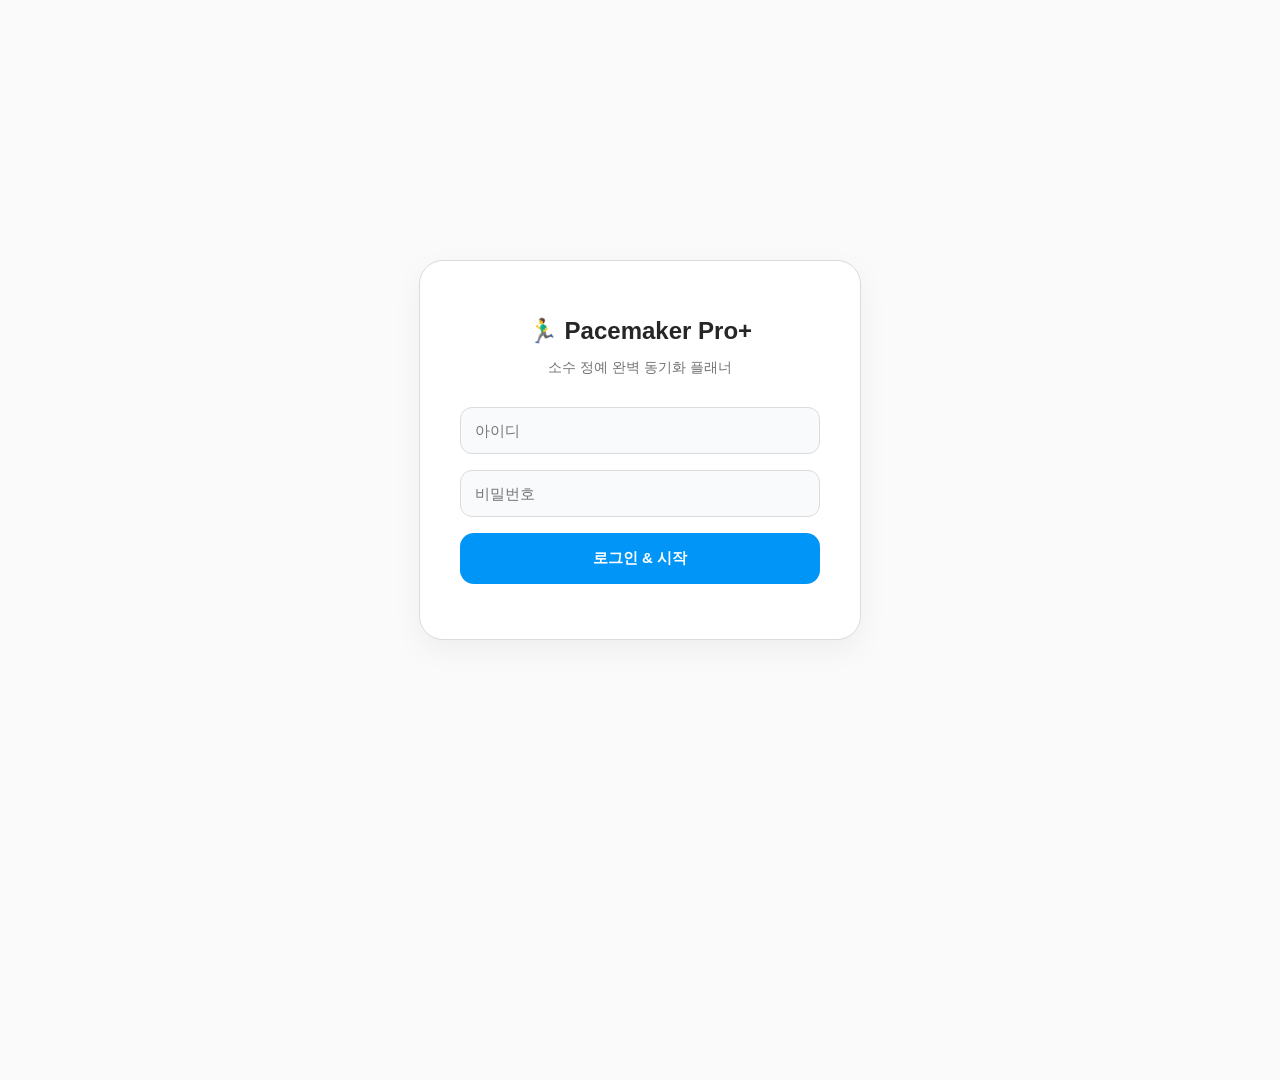
==== index.html @ 688a0c5a "finalv6" ====
<!DOCTYPE html>
<html lang="ko">
<head>
<meta charset="UTF-8">
<meta http-equiv="Cache-Control" content="no-cache, no-store, must-revalidate, max-age=0">
<meta http-equiv="Pragma" content="no-cache">
<meta http-equiv="Expires" content="0">
<meta name="viewport" content="width=device-width, initial-scale=1.0, maximum-scale=1.0, user-scalable=no">
<meta name="apple-mobile-web-app-capable" content="yes">
<meta name="mobile-web-app-capable" content="yes">
<meta name="theme-color" content="#ffffff">
<link rel="manifest" href="manifest.json">

<title>24H 전력질주 페이스메이커</title>
<link rel="icon" href="icon-512.png">
<link rel="apple-touch-icon" href="icon-512.png">

<link rel="stylesheet" href="https://cdn.jsdelivr.net/gh/orioncactus/pretendard/dist/web/static/pretendard.css">
<script src="https://cdn.jsdelivr.net/npm/html2canvas@1.4.1/dist/html2canvas.min.js"></script>

<style>
    :root { 
        --primary: #0095f6; 
        --primary-dark: #1877f2; 
        --bg: #fafafa; 
        --surface: #ffffff; 
        --text-main: #262626; 
        --text-muted: #737373; 
        --success: #10b981; 
        --warning: #f59e0b; 
        --target: #8b5cf6; 
        --border-color: #dbdbdb; 
        --bg-sec: #f9fafb;
        --insta-purple: #c13584; 
    }

    @media (prefers-color-scheme: dark) {
        :root {
            --primary: #0095f6;
            --bg: #000000;
            --surface: #121212;
            --text-main: #f5f5f5;
            --text-muted: #a3a3a3;
            --border-color: #262626;
            --bg-sec: #1a1a1a;
            --insta-purple: #d946ef; 
        }
        body { background-color: var(--bg); color: var(--text-main); }
        .input-field, .dash-today-summary, .guide-box, .tl-content, .cb-icon-box { background: var(--bg-sec) !important; color: var(--text-main) !important; border-color: var(--border-color) !important; }
        .dash-btn-outline { background: var(--surface) !important; color: var(--text-main) !important; }
        .modal-box { background: var(--surface); border: 1px solid var(--border-color); }
        .cal-day { background: var(--surface); border: 1px solid var(--border-color); }
        #toast-notification { background: var(--surface); border: 1px solid var(--border-color); color: var(--text-main); }
        .dash-monster-box { background: var(--bg-sec) !important; border-color: var(--border-color) !important; }
        .bag-item { background: var(--bg-sec) !important; border-color: var(--border-color) !important; }
        .achievement-item.locked { filter: grayscale(1); opacity: 0.6; }
        
        .list-item.planned { background-color: rgba(139, 92, 246, 0.15) !important; border-color: #a78bfa !important; }
        .list-item.current { background-color: rgba(245, 158, 11, 0.15) !important; border-color: #fbbf24 !important; }
        .list-item.completed { background-color: rgba(16, 185, 129, 0.15) !important; border-color: #34d399 !important; }
    }
    
    .list-item.planned { background-color: rgba(139, 92, 246, 0.04); border-color: var(--target); }
    .list-item.current { background-color: rgba(245, 158, 11, 0.05); border-color: var(--warning); }
    .list-item.completed { background-color: rgba(16, 185, 129, 0.05); border-color: var(--success); }

    html, body { overscroll-behavior: none; overflow-x: hidden; width: 100%; margin: 0; padding: 0; scroll-behavior: smooth; }
    body { font-family: 'Pretendard', sans-serif; background-color: var(--bg); display: flex; flex-direction: column; align-items: center; padding-bottom: 180px; -webkit-user-select: none; }
    .view-layer { width: 100%; display: none; flex-direction: column; align-items: center; }
    .container { background: var(--surface); width: 100%; max-width: 600px; min-height: 100vh; box-shadow: 0 0 20px rgba(0,0,0,0.03); position: relative; overflow-x: hidden; border-left: 1px solid var(--border-color); border-right: 1px solid var(--border-color); }

    .input-field { width: 100%; box-sizing: border-box; padding: 14px; margin-bottom: 16px; border: 1px solid var(--border-color); border-radius: 12px; font-size: 15px; background: var(--bg-sec); transition: all 0.2s; font-family: inherit; color: var(--text-main); }
    .input-field:focus { outline: none; border-color: var(--primary); background: var(--surface); }
    
    .unified-toolbar { display: flex; gap: 4px; flex-wrap: wrap; background: var(--surface); padding: 10px 12px; border-bottom: 1px solid var(--border-color); z-index: 50; align-items: center; }
    .ed-btn { background: transparent; border: none; border-radius: 6px; padding: 6px 10px; font-size: 15px; font-weight: 700; cursor: pointer; color: var(--text-main); display: flex; align-items: center; justify-content: center; transition: 0.15s; touch-action: manipulation; }
    .ed-btn:active, .ed-btn:hover { background: var(--bg-sec); transform: scale(0.96); }
    .color-btn { width: 22px; height: 22px; border-radius: 50%; border: 1px solid rgba(0,0,0,0.1); cursor: pointer; transition: 0.1s; box-sizing:border-box; margin: 0 4px; }
    .color-btn:active { transform: scale(0.85); }
    .color-black { background: var(--text-main); }
    .color-red { background: #ef4444; }
    .color-blue { background: #3b82f6; }
    .color-yellow { background: #fef08a; border: 1px solid #e5e7eb; }
    .toolbar-divider { width: 1px; height: 20px; background: var(--border-color); margin: 0 4px; }
    
    .rich-editor { width: 100%; min-height: 220px; padding: 16px; border-radius: 0 0 16px 16px; border: none; font-family: inherit; font-size: 15px; box-sizing: border-box; background: var(--surface); color: var(--text-main); line-height: 1.6; outline: none; transition: background 0.2s; cursor: text; word-break: break-word; white-space: pre-wrap; }
    .rich-editor:focus { background: var(--bg-sec); }
    .rich-editor:empty:before { content: attr(placeholder); color: var(--text-muted); pointer-events: none; display: block; font-style: normal;}
    .editor-container { border: 1px solid var(--border-color); border-radius: 16px; overflow: hidden; margin-bottom: 15px; }

    .btn-primary { background: var(--primary); color: white; border: none; padding: 16px; width: 100%; border-radius: 14px; font-size: 15px; font-weight: 800; cursor: pointer; transition: transform 0.2s; touch-action: manipulation; }
    .btn-primary:active { transform: scale(0.98); opacity: 0.9; }

    #login-view, #dashboard-view { justify-content: center; min-height: 100vh; padding: 20px; box-sizing: border-box; }
    .auth-box { background: var(--surface); padding: 40px; border-radius: 24px; box-shadow: 0 10px 30px rgba(0,0,0,0.05); width: 100%; max-width: 360px; text-align: center; border: 1px solid var(--border-color); }
    .auth-box h1 { font-size: 24px; color: var(--text-main); margin-bottom: 8px; font-weight: 800; }
    
    .dash-card { background: var(--surface); padding: 40px 30px; border-radius: 28px; box-shadow: 0 10px 30px rgba(0,0,0,0.04); width: 100%; max-width: 380px; text-align: center; position: relative; border: 1px solid var(--border-color); }
    .dash-today-summary { background: var(--bg-sec); border: 1px solid var(--border-color); border-radius: 16px; padding: 20px; margin-bottom: 20px; display: flex; flex-direction: column; gap: 10px; }
    .dash-today-summary strong { font-size: 34px; font-variant-numeric: tabular-nums; font-weight: 900; letter-spacing: -1px; }
    
    /* 🐉 몬스터 시스템 UI */
    .dash-monster-box { background: var(--surface); border: 2px solid var(--border-color); border-radius: 20px; padding: 20px; text-align: center; margin-bottom: 25px; box-shadow: 0 5px 15px rgba(0,0,0,0.03); position: relative; overflow: hidden; cursor: pointer; transition: transform 0.2s; }
    .dash-monster-box:active { transform: scale(0.97); }
    .dash-monster-box::after { content: ''; position: absolute; top: 0; left: -100%; width: 50%; height: 100%; background: linear-gradient(to right, transparent, rgba(255,255,255,0.4), transparent); transform: skewX(-20deg); animation: card-shine 6s infinite; pointer-events: none; z-index: 3; }
    @keyframes card-shine { 0% { left: -100%; } 15% { left: 200%; } 100% { left: 200%; } }
    .monster-icon { animation: float 3s ease-in-out infinite; display: inline-block; position: relative; z-index: 2;}
    .monster-aurora { position: absolute; top: 50%; left: 50%; transform: translate(-50%, -50%); width: 80px; height: 80px; border-radius: 50%; z-index: 1; transition: all 0.5s ease; pointer-events: none; }
    @keyframes float { 0% { transform: translateY(0px); } 50% { transform: translateY(-8px); } 100% { transform: translateY(0px); } }
    .monster-exp-container { width: 100%; height: 10px; background: var(--bg-sec); border-radius: 5px; margin-top: 10px; overflow: hidden; border: 1px solid var(--border-color); }
    .monster-exp-fill { height: 100%; background: linear-gradient(90deg, #8b5cf6, #d946ef); width: 0%; transition: width 0.5s ease-out; }
    .monster-label { font-size: 14px; font-weight: 800; color: var(--text-main); margin-bottom: 4px; display: flex; justify-content: center; align-items: center; gap: 8px;}
    .monster-subtext { font-size: 11px; color: var(--text-muted); font-weight: 700; margin-top: 8px; }
    
    .bag-item { background: var(--surface); border: 1px solid var(--border-color); border-radius: 16px; padding: 12px; margin-bottom: 10px; display: flex; align-items: center; justify-content: space-between; }
    .bag-item.active { border: 2px solid var(--primary); background: rgba(0, 149, 246, 0.05) !important; }
    
    .bag-grid-container { display: grid; grid-template-columns: repeat(3, minmax(0, 1fr)); gap: 10px; padding: 5px 0; }
    .bag-item-grid { background: var(--surface); border: 1px solid var(--border-color); border-radius: 16px; padding: 15px 5px 12px 5px; display: flex; flex-direction: column; align-items: center; justify-content: center; position: relative; box-shadow: 0 4px 10px rgba(0,0,0,0.02); min-width: 0; overflow: hidden; }
    .bag-item-grid.active { border: 2px solid var(--primary); background: rgba(0, 149, 246, 0.05) !important; }

    .dash-btn { width: 100%; padding: 18px; border-radius: 16px; font-size: 15px; font-weight: 800; border: none; cursor: pointer; display: flex; align-items: center; justify-content: center; gap: 8px; white-space: nowrap; transition: transform 0.2s; touch-action: manipulation;}
    .dash-btn:active { transform: scale(0.96); }
    .dash-btn-outline { width: 100%; padding: 16px; border-radius: 14px; font-size: 14px; font-weight: 800; border: 1px solid var(--border-color); background: var(--surface); color: var(--text-main); cursor: pointer; display: flex; align-items: center; justify-content: center; gap: 8px; transition: all 0.2s; touch-action: manipulation;}
    .dash-btn-outline:active { background: var(--bg-sec); transform: scale(0.98); }
    
    #todo-alert-banner { display:none; width: 100%; background: var(--bg-sec); border: 1px solid var(--border-color); border-radius: 16px; padding: 16px; margin-bottom: 20px; text-align: left; cursor: pointer; box-sizing: border-box; transition: transform 0.2s; touch-action: manipulation;}
    #todo-alert-banner:active { transform: scale(0.98); }

    .dday-badge { color: var(--text-main); padding: 8px 14px; border-radius: 20px; font-size: 13px; font-weight: 800; cursor: pointer; transition: transform 0.2s; display: inline-flex; align-items: center; gap: 6px; position: relative; z-index: 1; border: 2px solid transparent; background-image: linear-gradient(var(--surface), var(--surface)), linear-gradient(45deg, #f09433 0%, #e6683c 25%, #dc2743 50%, #cc2366 75%, #bc1888 100%); background-origin: border-box; background-clip: padding-box, border-box; }
    .dday-badge:active { transform: scale(0.95); opacity: 0.8; }

    .fixed-header { position: fixed; top: 0; left: 50%; transform: translateX(-50%); z-index: 150; background: var(--surface); color: var(--text-main); padding: 15px; text-align: center; border-bottom: 1px solid var(--border-color); width: 100%; max-width: 600px; box-sizing: border-box; }
    .cal-fixed-wrap { position: fixed; top: 0; left: 50%; transform: translateX(-50%); z-index: 150; width: 100%; max-width: 600px; box-sizing: border-box; background: var(--surface); border-bottom: 1px solid var(--border-color); }
    
    .action-row { display: flex; justify-content: center; gap: 8px; width: 100%; margin-top: 12px; }
    .btn-action { flex: 1; border: 1px solid var(--border-color); background: var(--bg-sec); color: var(--text-main); padding: 12px 0; border-radius: 12px; font-size: 14px; font-weight: 800; cursor: pointer; white-space: nowrap; transition: all 0.1s; touch-action: manipulation;}
    .btn-action:active { transform: scale(0.96); background: var(--border-color); }
    
    .list-wrapper { padding: 12px; width: 100%; box-sizing: border-box; display: flex; flex-direction: column; gap: 8px; }
    .list-item { display: flex; padding: 12px 10px; align-items: center; border-radius: 16px; background: var(--surface); border: 1px solid var(--border-color); transition: background-color 0.3s, border-color 0.2s; }
    
    .controls-wrap { display: flex; flex-direction: row; gap: 6px; margin-right: 10px; align-items: center; flex-shrink: 0; }
    .cb-icon-box { position: relative; width: 28px; height: 28px; border-radius: 8px; border: 1px solid var(--border-color); background: var(--bg-sec); display: flex; align-items: center; justify-content: center; cursor: pointer; transition: all 0.2s; touch-action: manipulation; }
    .cb-icon-box input { position: absolute; width: 100%; height: 100%; opacity: 0; cursor: pointer; margin: 0; z-index: 2; }
    .cb-icon-box span { font-size: 14px; opacity: 0.3; transition: opacity 0.2s; filter: grayscale(100%); }
    .cb-icon-box.target.active { border-color: var(--target); }
    .cb-icon-box.target.active span { opacity: 1; filter: none; }
    .cb-icon-box.done.active { border-color: var(--primary); }
    .cb-icon-box.done.active span { opacity: 1; filter: none; }
    
    .time-col { display: flex; flex-direction: column; align-items: center; justify-content: center; width: 64px; flex-shrink: 0; margin-right: 8px;}
    .time { font-size: 14px; font-weight: 800; color: var(--text-main); letter-spacing: -0.5px; margin-bottom: 4px; }
    
    .manual-min-input {
        width: 38px; height: 28px; text-align: center; border: 1px solid var(--border-color);
        border-radius: 6px; font-size: 14px; font-weight: 800; background: var(--bg-sec); color: var(--primary);
        font-variant-numeric: tabular-nums; padding: 0; outline: none; transition: all 0.2s; font-family: inherit;
    }
    .manual-min-input:focus { border-color: var(--primary); background: var(--surface); }
    .manual-min-input.full { background: var(--success); color: white; border-color: var(--success); }
    .manual-min-input::-webkit-outer-spin-button, .manual-min-input::-webkit-inner-spin-button { -webkit-appearance: none; margin: 0; }
    .manual-min-input[type=number] { -moz-appearance: textfield; }
    
    .text-wrapper { flex-grow: 1; min-width: 0; }
    .note-input { width: 100%; box-sizing: border-box; padding: 10px 12px; border: 1px solid transparent; border-radius: 10px; font-size: 14px; background: transparent; -webkit-user-select: auto; font-family: inherit; transition: all 0.2s; color: var(--text-main); }
    .note-input:focus { outline: none; background: var(--bg-sec); border-color: var(--border-color); }
    .note-input::placeholder { color: var(--text-muted); opacity: 0.6; }

    .btn-target { position: fixed; bottom: 160px; right: 25px; background: var(--primary); color: white; border: none; width: 54px; height: 54px; border-radius: 50%; font-size: 24px; box-shadow: 0 4px 15px rgba(0,149,246,0.3); z-index: 110; cursor: pointer; transition: transform 0.2s; display: flex; align-items: center; justify-content: center; touch-action: manipulation;}
    .btn-target:active { transform: scale(0.9); }

    .cal-sub-header { background: var(--surface); padding: 12px 20px; display:flex; justify-content:space-between; align-items:center; border-bottom: 1px solid var(--border-color); }
    .action-pill { border: 1px solid var(--border-color); background: var(--surface); padding: 8px 14px; border-radius: 20px; font-weight: 700; font-size: 13px; color: var(--text-main); cursor: pointer; transition: 0.2s; display: flex; align-items: center; justify-content: center; font-family: 'Pretendard', sans-serif; touch-action: manipulation;}
    .action-pill:active { transform: scale(0.95); background: var(--bg-sec); }
    .action-pill-insta { background: linear-gradient(45deg, #f09433 0%, #e6683c 25%, #dc2743 50%, #cc2366 75%, #bc1888 100%); color: white; border: none; }
    .action-pill-insta:active { opacity: 0.9; }

    .cal-weekdays { display: grid; grid-template-columns: repeat(7, minmax(0, 1fr)); text-align: center; padding: 12px 0; font-size: 12px; font-weight: 800; color: var(--text-muted); width: 100%; box-sizing: border-box; background: var(--bg); border-bottom: 1px solid var(--border-color); }
    .cal-weekdays .sun { color: #ef4444; }
    .cal-weekdays .sat { color: var(--primary); }
    
    /* 👇 캘린더 관련 CSS를 이것으로 덮어쓰세요 */
    /* 📅 캘린더 UI 겹침 방지 및 반응형 개편 */
    .cal-grid { display: grid; grid-template-columns: repeat(7, minmax(0, 1fr)); gap: 6px; padding: 12px 8px; background: var(--bg); width: 100%; box-sizing: border-box; }
    .cal-day { background: var(--surface); height: 100%; min-height: 85px; padding: 6px 3px; border-radius: 12px; cursor: pointer; display: flex; flex-direction: column; align-items: center; justify-content: flex-start; box-sizing: border-box; position: relative; transition: transform 0.15s, box-shadow 0.2s; border: 1px solid var(--border-color); overflow: hidden; }
    .cal-day:hover { box-shadow: 0 4px 12px rgba(0,0,0,0.06); }
    .cal-day:active { transform: scale(0.95); }
    .cal-day.today { border: 2px solid var(--primary); background: rgba(0, 149, 246, 0.03); }
    .cal-day.empty { background: transparent; border: none; cursor: default; box-shadow: none; }
    .cal-day-bg-fill { position: absolute; bottom: 0; left: 0; width: 100%; pointer-events: none; background: linear-gradient(180deg, rgba(16, 185, 129, 0.05) 0%, rgba(16, 185, 129, 0.2) 100%) !important; z-index: 1; transition: height 0.5s ease-out; border-radius: 0 0 10px 10px; }
    
    .date-num { font-size: 13px; font-weight: 800; color: var(--text-main); margin-bottom: 4px; z-index: 2; }
    .date-num.sun { color: #ef4444; }
    .date-num.sat { color: var(--primary); }
    
    .cal-badge-wrap { display: flex; flex-direction: column; align-items: center; gap: 3px; width: 100%; z-index: 2; margin-top: 2px; }
    .cal-badge { font-size: 9px; font-weight: 800; padding: 2px 0; border-radius: 4px; width: 100%; text-align: center; letter-spacing: -0.7px; white-space: nowrap; overflow: hidden; text-overflow: ellipsis; font-variant-numeric: tabular-nums; box-sizing: border-box; }
    .cal-badge.target { color: var(--text-muted); background: var(--bg-sec); border: 1px solid var(--border-color); font-weight: 600; }
    .cal-badge.actual { color: var(--primary); background: rgba(0, 149, 246, 0.1); border: 1px solid rgba(0, 149, 246, 0.2); }
    .cal-badge.actual.high { color: #ffffff; background: var(--success); border: 1px solid #059669; }

    /* 💥 메가진화 이펙트 애니메이션 수정 (transform 꼬임 방지) */
    @keyframes mega-attack {
        0% { transform: scale(1.15) translate(0, 0); filter: drop-shadow(0 0 10px rgba(0,0,0,0.2)); }
        15% { transform: scale(1.25) translate(-5px, 0); filter: drop-shadow(0 0 20px #ef4444) brightness(1.3); }
        35% { transform: scale(1.25) translate(5px, -5px); filter: drop-shadow(0 0 30px #eab308) brightness(1.5); }
        55% { transform: scale(1.25) translate(-5px, 5px); filter: drop-shadow(0 0 30px #3b82f6) brightness(1.4); }
        75% { transform: scale(1.25) translate(5px, 0); filter: drop-shadow(0 0 20px #8b5cf6) brightness(1.3); }
        100% { transform: scale(1.15) translate(0, 0); filter: drop-shadow(0 0 10px rgba(0,0,0,0.2)); }
    }
    .mega-attack-anim { animation: mega-attack 0.5s ease-out; }
    
    /* 상세 기록창 내 포켓몬 둥둥 떠다니는 애니메이션 */
    @keyframes float-gentle { 0% { transform: translateY(0px); } 50% { transform: translateY(-5px); } 100% { transform: translateY(0px); } }
    .float-anim { animation: float-gentle 3s ease-in-out infinite; }

    .overlay-base { display: none; position: fixed; top: 0; left: 0; width: 100%; height: 100%; background: rgba(0,0,0,0.6); justify-content: center; align-items: center; padding: 20px; box-sizing: border-box; backdrop-filter: blur(2px); z-index: 2000; cursor: pointer; }
    .modal-box { background: var(--surface); width: 100%; max-width: 450px; border-radius: 20px; max-height: 85vh; display:flex; flex-direction:column; box-shadow: 0 10px 40px rgba(0,0,0,0.2); box-sizing: border-box; cursor: default; overflow: hidden; border: 1px solid var(--border-color); }
    .modal-header { padding: 16px 20px; border-bottom: 1px solid var(--border-color); display: flex; justify-content: space-between; align-items: center; background: var(--surface); z-index: 20; flex-shrink: 0; }
    .modal-content-scroll { flex-grow: 1; overflow-y: auto; padding: 20px; background: var(--bg); position: relative; -webkit-overflow-scrolling: touch; }
    .modal-footer { padding: 16px 20px; background: var(--surface); border-top: 1px solid var(--border-color); z-index: 20; flex-shrink: 0; }

    #loading-overlay { background: rgba(0,0,0,0.7); flex-direction: column; gap: 10px; color: white; font-weight: bold; z-index: 9999; font-size: 16px; cursor: default; backdrop-filter: none; }
    /* 🔔 토스트 알림창 모바일 최적화 및 멈춤 방지 */
    #toast-notification { 
        position: fixed; 
        top: -120px; /* 화면 밖으로 완전히 숨김 */
        left: 50%; 
        transform: translateX(-50%); 
        background: var(--text-main); 
        color: var(--surface); 
        padding: 14px 20px; 
        border-radius: 30px; 
        font-size: 13.5px; 
        font-weight: 700; 
        box-shadow: 0 6px 20px rgba(0,0,0,0.2); 
        z-index: 9999; 
        transition: top 0.4s cubic-bezier(0.68, -0.55, 0.27, 1.55); 
        width: 90%; 
        max-width: 380px; 
        text-align: center; 
        word-break: keep-all; 
        line-height: 1.4;
        box-sizing: border-box;
        cursor: pointer; /* 터치 가능하도록 변경 */
        pointer-events: auto;
    }
    #toast-notification.show { top: 20px; }
    
    .achievement-grid { display: grid; grid-template-columns: repeat(auto-fill, minmax(130px, 1fr)); gap: 12px; }
    .achievement-item { background: var(--surface); border: 1px solid var(--border-color); border-radius: 16px; padding: 15px; text-align: center; box-shadow: 0 4px 10px rgba(0,0,0,0.03); transition: all 0.2s; }
    .achievement-item.unlocked { border-color: #facc15; background: #fffbeb; }

    .modal-total-time { text-align: center; margin-bottom: 20px; padding-bottom: 20px; border-bottom: 1px solid var(--border-color); display: flex; justify-content: space-around; }
    .modal-total-time div { display: flex; flex-direction: column; align-items: center; }
    .modal-total-time span { display: block; font-size: 13px; color: var(--text-muted); font-weight: 700; margin-bottom: 6px; }
    .modal-total-time strong { font-size: 26px; color: var(--text-main); font-weight: 900; letter-spacing: -0.5px; }
    .modal-total-time strong.target-text { color: var(--text-muted); }
    
    .guide-box { padding: 16px; border-radius: 16px; margin-bottom: 14px; text-align: left; background: var(--bg-sec); border: 1px solid var(--border-color); box-sizing: border-box; }
    .guide-title { font-size: 15px; font-weight: 800; color: var(--text-main); margin-bottom: 6px; display: flex; align-items: center; gap: 6px; letter-spacing: -0.5px;}
    .guide-desc { font-size: 13.5px; color: var(--text-muted); line-height: 1.6; word-break: keep-all; font-weight: 500;}

    #settings-modal, #patch-note-modal, #guide-modal, #dday-modal, #monster-bag-modal { z-index: 2200; }
    #pokemon-info-modal { z-index: 2300; }
    #evolution-chain-modal, #achievement-modal { z-index: 2400; }
    #hatch-modal { z-index: 2300; }
    #diary-modal, #todo-modal, #capture-modal { z-index: 2100; }
    #record-modal, #board-modal { z-index: 2000; }

    .setting-item { display: flex; justify-content: space-between; align-items: center; padding: 16px; background: var(--surface); border: 1px solid var(--border-color); border-radius: 12px; margin-bottom: 10px; font-weight: 700; color: var(--text-main); font-size: 14px; }
    .setting-btn { background: var(--primary); color: white; border: none; padding: 8px 16px; border-radius: 8px; font-weight: bold; font-size: 13px; cursor: pointer; transition: 0.2s; touch-action: manipulation;}
    .setting-btn.off { background: var(--border-color); color: var(--text-muted); }

    .modal-close-btn { background: transparent; color: var(--text-main); border: none; width: 32px; height: 32px; border-radius: 50%; font-weight: bold; font-size: 18px; cursor: pointer; display: flex; align-items: center; justify-content: center; }
    .modal-close-btn:hover { background: var(--bg-sec); }

    .reading-content {
        max-height: 350px; overflow-y: auto; font-size: 16px; color: var(--text-main); 
        line-height: 1.9; letter-spacing: -0.3px; word-break: break-word; padding: 15px;
        background: var(--bg-sec); border-radius: 12px; border: 1px solid var(--border-color);
        -webkit-overflow-scrolling: touch;
    }

    #insta-card-container { position: fixed; top: -9999px; left: -9999px; width: 1080px; height: 1500px; opacity: 0; pointer-events: none; z-index: -9999; }
    #insta-card { width: 1080px; height: 1500px; padding: 80px; box-sizing: border-box; display: flex; flex-direction: column; font-family: 'Pretendard', sans-serif; position: relative; letter-spacing: -1px; }
    .ic-glass-box { background: rgba(255, 255, 255, 0.2); backdrop-filter: blur(15px); -webkit-backdrop-filter: blur(15px); border: 2px solid rgba(255, 255, 255, 0.4); border-radius: 40px; padding: 50px; text-align: center; margin-bottom: 40px; box-shadow: 0 20px 40px rgba(0,0,0,0.05); }
    #ic-total { font-size:190px; font-weight:900; line-height:1; letter-spacing:-4px; white-space: nowrap; }
    #ic-heatmap-grid { display: flex !important; flex-wrap: wrap !important; gap: 12px !important; width: 100% !important; justify-content: flex-start !important; align-content: flex-start; }
    
    /* 🐉 4단계 진화 애니메이션 */
    .monster-display {
        background-size: 200% 200%;
        background-position: 0% 50%;
        animation: bgShift 4s ease infinite;
    }
    
    @keyframes bgShift {
        0% { background-position: 0% 50%; }
        50% { background-position: 100% 50%; }
        100% { background-position: 0% 50%; }
    }
    
    /* 펄스 애니메이션: 단계별 */
    .pulse-stage-1 {
        animation: pulse-stage-1 2s ease-in-out infinite;
    }
    
    @keyframes pulse-stage-1 {
        0%, 100% { transform: scale(1); }
        50% { transform: scale(1.03); }
    }
    
    .pulse-stage-2 {
        animation: pulse-stage-2 1.8s ease-in-out infinite;
    }
    
    @keyframes pulse-stage-2 {
        0%, 100% { transform: scale(1); }
        50% { transform: scale(1.06); }
    }
    
    .pulse-stage-3 {
        animation: pulse-stage-3 1.6s ease-in-out infinite;
    }
    
    @keyframes pulse-stage-3 {
        0%, 100% { transform: scale(1); }
        50% { transform: scale(1.09); }
    }
    
    .pulse-stage-4 {
        animation: pulse-stage-4 1.4s ease-in-out infinite;
    }
    
    @keyframes pulse-stage-4 {
        0%, 100% { transform: scale(1); box-shadow: 0 0 20px rgba(255,215,0,0.6); }
        50% { transform: scale(1.12); box-shadow: 0 0 40px rgba(255,215,0,1); }
    }
    
    .pulse-egg {
        animation: pulse-egg 2.5s ease-in-out infinite;
    }
    
    @keyframes pulse-egg {
        0%, 100% { transform: scale(1) rotateZ(0deg); }
        25% { transform: scale(0.98) rotateZ(-2deg); }
        50% { transform: scale(1.02) rotateZ(2deg); }
        75% { transform: scale(0.98) rotateZ(-2deg); }
    }
    
    .pulse-retired {
        animation: pulse-retired 1.5s ease-in-out infinite;
    }
    
    @keyframes pulse-retired {
        0%, 100% { transform: scale(1); box-shadow: 0 0 15px rgba(212,175,55,0.8); }
        50% { transform: scale(1.08); box-shadow: 0 0 30px rgba(255,215,0,1); }
    }
    
    .pulse-max { animation: pulse-max 1.5s ease-in-out infinite; }
    @keyframes pulse-max { 0%, 100% { transform: scale(1); box-shadow: 0 0 20px rgba(255,255,255,0.8); } 50% { transform: scale(1.15); box-shadow: 0 0 50px rgba(255,215,0,1); } }
    
    /* 💥 메가진화 스킬 이펙트 애니메이션 */
    @keyframes mega-attack {
        10% { margin-left: -10px; filter: drop-shadow(0 0 20px #ef4444) brightness(1.3); }
        30% { margin-left: 10px; margin-top: -10px; filter: drop-shadow(0 0 30px #eab308) brightness(1.5); }
        50% { margin-left: -10px; margin-top: 10px; filter: drop-shadow(0 0 30px #3b82f6) brightness(1.4); }
        70% { margin-left: 10px; filter: drop-shadow(0 0 20px #8b5cf6) brightness(1.3); }
        90% { margin-left: 0px; margin-top: 0px; }
    }
    .mega-attack-anim {
        animation: mega-attack 0.5s ease-out;
    }

    .reading-content img { max-width: 100%; border-radius: 8px; margin: 10px 0; }
    .reading-content ul, .reading-content ol { padding-left: 20px; margin: 10px 0; }
    .reading-content li { margin-bottom: 5px; }
    .reading-content { word-break: break-word; color: var(--text-main); }
    
    /* 달력 물결 채우기 애니메이션을 위한 추가 스타일 */
    .cal-day-bg-fill {
        pointer-events: none;
        background: linear-gradient(180deg, rgba(16, 185, 129, 0.05) 0%, rgba(16, 185, 129, 0.15) 100%) !important;
    }

</style>
</head>
<body>

<div id="toast-notification" onclick="this.classList.remove('show')">🔔 <span id="toast-msg">메시지</span></div>
<div id="loading-overlay" class="overlay-base" style="display:flex;">
    <div style="font-size: 32px; margin-bottom: 10px;">⏳</div>
    <div id="loading-text">시스템 엔진 가동 중...</div>
</div>

<div id="login-view" class="view-layer">
    <div class="auth-box">
        <h1>🏃‍♂️ Pacemaker Pro+</h1>
        <p style="color:var(--text-muted); font-size:14px; margin-bottom:30px;">소수 정예 완벽 동기화 플래너</p>
        <input type="text" id="login-id" class="input-field" placeholder="아이디">
        <input type="password" id="login-pw" class="input-field" placeholder="비밀번호">
        <button class="btn-primary" style="background:var(--primary);" onclick="SFX.play('tap'); handleAuth()">로그인 & 시작</button>
        <span id="login-status" style="display:block; margin-top:15px; color:#ef4444; font-size:13px; font-weight:bold;"></span>
    </div>
</div>

<div id="dashboard-view" class="view-layer">
    <div class="dash-card" style="margin-top:20px; padding-top: 20px;">
        <div style="display:flex; justify-content:space-between; align-items:flex-start; width:100%; margin-bottom: 10px;">
             <div id="dday-badge" onclick="SFX.play('pop'); openDdayModal()" class="dday-badge">⏳ 디데이 설정 +</div>
             <div style="display:flex; gap:8px;">
                 <button style="background:transparent; border:1px solid var(--border-color); padding:6px 10px; border-radius:10px; font-size:16px; color:var(--text-main); cursor:pointer;" onclick="SFX.play('tap'); loadFromCloud(false)" title="수동 서버 동기화">☁️</button>
                 <button style="background:transparent; border:1px solid var(--border-color); padding:6px 10px; border-radius:10px; font-size:16px; color:var(--text-main); cursor:pointer;" onclick="SFX.play('pop'); openAchievementsModal()">🏆</button>
                 <button style="background:transparent; border:1px solid var(--border-color); padding:6px 10px; border-radius:10px; font-size:16px; color:var(--text-main); cursor:pointer;" onclick="SFX.play('pop'); document.getElementById('patch-note-modal').style.display='flex'; document.body.style.overflow='hidden';">📢</button>
                 <button style="background:transparent; border:1px solid var(--border-color); padding:6px 10px; border-radius:10px; font-size:16px; color:var(--text-main); cursor:pointer;" onclick="SFX.play('pop'); document.getElementById('settings-modal').style.display='flex'; document.body.style.overflow='hidden';">⚙️</button>
             </div>
        </div>
        <div style="display:flex; flex-direction:column; align-items:center; text-align:center; margin-bottom:15px;">
            <h2 style="margin-bottom:0; margin-top:0;">반갑습니다,<br><span id="dash-user-name" style="color:var(--primary);">User</span>님!</h2>
            <div style="margin-top: 8px; font-size: 11px; color: var(--text-muted); font-weight: 800; background: var(--bg-sec); padding: 4px 12px; border-radius: 12px; border: 1px solid var(--border-color);">
                총 누적 몰입: <span id="dash-total-hours-val" style="color: var(--primary);">0.0</span>h
            </div>
        </div>
        
        <div id="todo-alert-banner" style="display:none;" onclick="SFX.play('tap'); teleportToTodo(this.dataset.targetDStr)">
            <div style="display: flex; align-items: center; justify-content: space-between; margin-bottom: 6px;">
                <span style="font-size: 13px; font-weight: 800; color: var(--text-main);">🔔 다가오는 일정</span>
                <span style="font-size: 16px; color: var(--text-muted);">👉</span>
            </div>
            <div id="todo-alert-text" style="font-size: 14.5px; color: var(--text-muted); font-weight: 600; white-space: nowrap; overflow: hidden; text-overflow: ellipsis;"></div>
        </div>

        <div class="dash-monster-box" onclick="SFX.play('pop'); openMonsterBag()">
            <div style="display: flex; justify-content: space-between; align-items: center; margin-bottom: 15px; border-bottom: 1px solid var(--border-color); padding-bottom: 10px;">
                <div style="text-align: left; min-width: 0; flex-grow: 1; padding-right: 10px;">
                    <div style="font-size: 11px; color: var(--text-muted); font-weight: 800; margin-bottom: 2px;">내 파트너 몬스터</div>
                    <div id="monster-title" style="font-size: 15px; font-weight: 800; color: var(--text-main); white-space: nowrap; overflow: hidden; text-overflow: ellipsis;">불러오는 중...</div>
                </div>
                <div style="background: var(--bg); border: 1px solid var(--border-color); font-size: 11px; padding: 6px 10px; border-radius: 12px; font-weight: 800; color: var(--text-main); flex-shrink: 0;">가방 열기 🎒</div>
            </div>
            <div style="display: flex; align-items: center; gap: 15px;">
                <div id="monster-emoji" style="width: 105px; height: 105px; flex-shrink: 0; position: relative;">
                    <div class="monster-display pulse-egg" style="background: linear-gradient(135deg, #E8E8E8 0%, #F5F5F5 100%); border-radius: 16px; width: 100%; height: 100%; display: flex; align-items: center; justify-content: center; box-shadow: 0 4px 10px rgba(0,0,0,0.15);"><div style="font-size:40px; text-align:center; line-height:1;">⚪</div></div>
                </div>
                <div style="flex-grow: 1; text-align: left;">
                    <div class="monster-subtext" id="monster-desc" style="font-size: 12px; color: var(--text-muted); font-weight: 700; margin-bottom: 8px; margin-top: 0; word-break: keep-all;">성장 정보를 불러오는 중입니다.</div>
                    <div class="monster-exp-container" style="height: 10px; margin-top: 0; background: var(--bg); border-radius: 6px; border: 1px solid var(--border-color);">
                        <div class="monster-exp-fill" id="monster-progress" style="border-radius: 6px; width: 0%;"></div>
                    </div>
                </div>
            </div>
        </div>

        <div class="dash-today-summary">
            <div style="display:flex; flex-direction:column; gap:4px;">
                <span style="font-size:13px; color:var(--text-muted); font-weight:800;">🎯 오늘의 목표 시간</span>
                <strong id="dash-today-target" style="font-size:24px; color:var(--insta-purple);">00h 00m</strong>
            </div>
            <div style="display:flex; flex-direction:column; gap:4px; margin-top:10px; padding-top:15px; border-top:1px solid var(--border-color);">
                <span style="font-size:13px; color:var(--text-main); font-weight:800;">🔥 오늘 달린 시간</span>
                <strong id="dash-today-time" style="color:var(--primary);">00h 00m</strong>
            </div>
        </div>

        <div style="width: 100%; display: flex; flex-direction: column; gap: 10px;">
            <button class="dash-btn" style="background:var(--primary); color:white; font-size: 16px; box-shadow: 0 4px 15px rgba(0, 149, 246, 0.25);" onclick="playPokemonCry(25); switchView('study')">🔥 오늘의 달리기 시작</button>
            <div style="display: grid; grid-template-columns: 1fr 1fr; gap: 10px;">
                <button class="dash-btn-outline" onclick="SFX.play('pop'); switchView('calendar')">📅 전체 기록</button>
                <button class="dash-btn-outline" onclick="SFX.play('pop'); openBoardModal();">📢 스터디 라운지</button>
            </div>
        </div>

        <div style="margin-top: 25px; font-size: 11px; color: var(--text-muted); font-weight: 700; letter-spacing: 0.5px; cursor: pointer;" id="version-text">Pacemaker Planner ver <span class="app-version-display"></span></div>
    </div>
</div>

<div id="study-view" class="view-layer">
    <div class="container">
        <div id="study-spacer" style="height: 120px; width: 100%;"></div>
        <div class="fixed-header" id="main-header">
            <div style="display:flex; justify-content:space-between; align-items:center; margin-bottom:5px;">
                <button style="background:transparent; border:none; color:var(--text-main); font-weight:bold; cursor:pointer;" onclick="SFX.play('tap'); switchView('dashboard')">🏠 홈</button>
                <h2 style="margin:0; font-size:16px; font-weight:800; letter-spacing:-0.5px;">🔥 페이스메이커</h2>
                <button style="background:transparent; border:none; color:var(--text-main); font-weight:bold; cursor:pointer;" onclick="SFX.play('pop'); document.getElementById('settings-modal').style.display='flex'; document.body.style.overflow='hidden';">⚙️ 설정</button>
            </div>
            <div class="action-row">
                <button class="btn-action" onclick="SFX.play('pop'); openTextModal('diary', Utils.getLogicalDateString())">📝 일기</button>
                <button class="btn-action" onclick="SFX.play('pop'); openTextModal('todo', Utils.getLogicalDateString())">✅ 할일</button>
                <button id="btn-manual-save" class="btn-action" style="background:var(--primary); color:white;" onclick="SFX.play('tap'); manualForceSave()">💾 저장</button>
            </div>
        </div>
        <div id="clock-display" style="padding: 15px; text-align: center; color: var(--text-muted); font-weight: 800; font-size: 13px; background:var(--bg); border-bottom:1px solid var(--border-color);">로딩 중...</div>
        <div class="list-wrapper" id="schedule-list"></div>
    </div>

    <div onclick="SFX.play('pop'); scrollToCurrent();" style="position:fixed; bottom:90px; right:20px; width:60px; height:60px; border-radius:50%; background:var(--surface); box-shadow:0 4px 15px rgba(0,0,0,0.15); display:flex; align-items:center; justify-content:center; cursor:pointer; z-index:9999; transition:transform 0.1s;" onmousedown="this.style.transform='scale(0.9)'" onmouseup="this.style.transform='scale(1)'">
        <svg width="60" height="60" style="position:absolute; top:0; left:0; transform:rotate(-90deg);">
            <circle cx="30" cy="30" r="27" fill="none" stroke="var(--bg-sec)" stroke-width="4"></circle>
            <circle id="float-mon-ring" cx="30" cy="30" r="27" fill="none" stroke="var(--primary)" stroke-width="4" stroke-dasharray="169.6" stroke-dashoffset="169.6" stroke-linecap="round" style="transition:stroke-dashoffset 0.8s ease;"></circle>
        </svg>
        <img id="float-mon-img" src="" style="width:36px; height:36px; object-fit:contain; z-index:2; filter:drop-shadow(0 2px 4px rgba(0,0,0,0.1)); display:none; transform:scale(1.4);" onerror="this.style.display='none'">
        <div id="float-mon-egg" style="display:none; font-size:24px; z-index:2; transform:translateY(-2px);">⚪</div>
    </div>
</div>

<div id="calendar-view" class="view-layer">
    <div class="container">
        <div id="cal-spacer" style="height: 155px; width: 100%;"></div>
        <div class="cal-fixed-wrap" id="cal-main-header">
            <div style="background: var(--surface); color: var(--text-main); padding: 15px 20px; display:flex; justify-content:space-between; align-items:center; border-bottom: 1px solid var(--border-color);">
                <button style="background:transparent; border:none; color:var(--text-main); font-weight:bold; cursor:pointer;" onclick="SFX.play('tap'); switchView('dashboard')">🏠 홈</button>
                <div style="display:flex; align-items:center; gap: 15px;">
                    <button onclick="SFX.play('tap'); changeMonth(-1)" style="background:none; border:none; color:var(--text-main); font-size:16px; cursor:pointer; padding:5px;">◀</button>
                    <h3 id="cal-month-year" style="margin:0; font-size:16px; font-weight:800;">연월 표시</h3>
                    <button onclick="SFX.play('tap'); changeMonth(1)" style="background:none; border:none; color:var(--text-main); font-size:16px; cursor:pointer; padding:5px;">▶</button>
                </div>
                <button style="background:transparent; border:none; color:var(--text-main); font-weight:bold; cursor:pointer;" onclick="SFX.play('pop'); document.getElementById('settings-modal').style.display='flex'; document.body.style.overflow='hidden';">⚙️ 설정</button>
            </div>
            <div class="cal-sub-header">
                <button class="action-pill" onclick="SFX.play('tap'); goToToday()">오늘로 이동</button>
                <div style="display:flex; gap:8px;">
                    <button class="action-pill" onclick="SFX.play('tap'); loadFromCloud(false)">☁️ 수동 동기화</button>
                    <button class="action-pill action-pill-insta" onclick="SFX.play('pop'); document.getElementById('theme-modal').style.display='flex'; document.body.style.overflow='hidden';">📸 캡처</button>
                </div>
            </div>
            <div class="cal-weekdays">
                <div class="sun">일</div><div>월</div><div>화</div><div>수</div><div>목</div><div>금</div><div class="sat">토</div>
            </div>
        </div>
        <div id="cal-grid" class="cal-grid"></div>
    </div>
</div>

<div id="dday-modal" class="overlay-base">
    <div class="modal-box" style="padding: 25px; display:block;">
        <div style="display:flex; justify-content:space-between; align-items:center; margin-bottom:20px;">
            <h3 style="margin:0; font-size:18px; font-weight:800; color:var(--text-main);">⏳ 디데이 설정</h3>
            <button class="modal-close-btn" onclick="SFX.play('tap'); document.getElementById('dday-modal').style.display='none'; document.body.style.overflow='';">✕</button>
        </div>
        <div style="font-size:13px; color:var(--text-muted); margin-bottom:8px; font-weight:700;">목표 시험/일정 이름</div>
        <input type="text" id="dday-title-input" class="input-field" placeholder="예: 2차 채용 시험" maxlength="20" style="margin-bottom:15px;">
        <div style="font-size:13px; color:var(--text-muted); margin-bottom:8px; font-weight:700;">목표 날짜</div>
        <input type="date" id="dday-date-input" class="input-field">
        <button class="btn-primary" style="margin-top:15px;" onclick="SFX.play('tap'); saveDday()">💾 설정 저장</button>
        <button class="btn-primary" style="margin-top:10px; background:transparent; color:#ef4444; border:1px solid #ef4444;" onclick="SFX.play('tap'); clearDday()">🗑️ 설정 지우기</button>
    </div>
</div>

<div id="monster-bag-modal" class="overlay-base">
    <div class="modal-box" style="padding: 0; background:var(--bg); height:85vh;">
        <div class="modal-header">
            <h3 style="margin:0; font-size:16px; font-weight:800; color:var(--text-main);">🎒 몬스터 가방</h3>
            <button class="modal-close-btn" onclick="SFX.play('tap'); document.getElementById('monster-bag-modal').style.display='none'; document.body.style.overflow='';">✕</button>
        </div>
        <div style="padding: 10px 20px; border-bottom: 1px solid var(--border-color); background: var(--surface);">
            <input type="text" id="monster-search-input" class="input-field" placeholder="몬스터 이름, 별명, 진화 단계로 검색..." style="margin:0; width:100%;" onkeyup="filterAndRenderBag(true)">
        </div>
        <div class="modal-content-scroll" id="monster-bag-content" style="padding: 20px;">
        </div>
    </div>
</div>

<div id="hatch-modal" class="overlay-base">
    <div class="modal-box" style="padding:0; background:var(--bg); height:85vh; max-width:450px;">
        <div class="modal-header">
            <h3 style="margin:0; font-size:18px; font-weight:800; color:var(--text-main);">⚪ 파트너 몬스터 부화</h3>
            <button class="modal-close-btn" onclick="SFX.play('tap'); document.getElementById('hatch-modal').style.display='none'; document.body.style.overflow='';">✕</button>
        </div>
        <div style="padding: 10px 20px; border-bottom: 1px solid var(--border-color); background: var(--surface);">
            <input type="text" id="hatch-search-input" class="input-field" placeholder="포켓몬 이름 또는 진화 단계 검색..." style="margin:0; width:100%;" onkeyup="renderHatchList(this.dataset.eggId, this.value)">
        </div>
        <div class="modal-content-scroll" id="hatch-modal-body" style="padding: 20px;"></div>
    </div>
</div>

<div id="pokemon-info-modal" class="overlay-base">
    <div class="modal-box" style="padding:0; background:var(--bg); height:85vh; max-width:480px;">
        <div class="modal-header">
            <h3 style="margin:0; font-size:18px; font-weight:800; color:var(--text-main);">📖 포켓몬 도감</h3>
            <button class="modal-close-btn" onclick="SFX.play('tap'); document.getElementById('pokemon-info-modal').style.display='none'; document.body.style.overflow='';">✕</button>
        </div>
        <div style="padding:12px 16px; border-bottom:1px solid var(--border-color); background:var(--surface); box-sizing:border-box;">
            <input type="text" id="pokedex-search-input" class="input-field" placeholder="포켓몬 검색..." style="margin:0; padding:10px 12px; font-size:14px; width:100%; box-sizing:border-box;" onkeyup="openPokemonInfoModal(this.value)">
        </div>
        <div class="modal-content-scroll" id="pokemon-info-content" style="padding:16px;"></div>
    </div>
</div>

<div id="evolution-chain-modal" class="overlay-base">
    <div class="modal-box" style="padding:0; background:var(--bg); height:85vh; max-width:480px;">
        <div class="modal-header">
            <h3 id="evo-chain-title" style="margin:0; font-size:18px; font-weight:800; color:var(--text-main);">진화 과정</h3>
            <button class="modal-close-btn" onclick="SFX.play('tap'); document.getElementById('evolution-chain-modal').style.display='none';">✕</button>
        </div>
        <div class="modal-content-scroll" id="evo-chain-content" style="padding:16px;"></div>
    </div>
</div>

<div id="settings-modal" class="overlay-base">
    <div class="modal-box" style="padding: 25px; max-width: 380px; display:block; overflow-y:auto; max-height:90vh;">
        <div style="display:flex; justify-content:space-between; align-items:center; margin-bottom:20px;">
            <h3 style="margin:0; font-size:18px; font-weight:800; color:var(--text-main);">⚙️ 시스템 설정</h3>
            <button class="modal-close-btn" onclick="SFX.play('tap'); document.getElementById('settings-modal').style.display='none'; document.body.style.overflow='';">✕</button>
        </div>
        <div style="text-align:center; padding:15px; background:var(--bg-sec); border:1px solid var(--border-color); border-radius:16px; margin-bottom:20px;">
            <div style="font-size:12px; color:var(--text-muted); font-weight:700; margin-bottom:4px;">현재 접속 중인 계정</div>
            <div style="font-size:18px; font-weight:800; color:var(--primary);" id="settings-userid">User</div>
        </div>
        <div class="setting-item">
            <span>⏰ 기본 달성 팝업 알림</span>
            <button id="set-btn-alarm" class="setting-btn" onclick="SFX.play('tap'); toggleSetting('alarm')">켜짐</button>
        </div>
        <div class="setting-item">
            <span>🔔 시스템 효과음(SFX)</span>
            <button id="set-btn-sound" class="setting-btn" onclick="SFX.play('tap'); toggleSetting('sound')">켜짐</button>
        </div>

        <div class="setting-item" style="flex-direction:column; align-items:flex-start; gap:12px; background:var(--bg-sec); padding:16px;">
            <div style="font-weight:800; color:var(--text-main); width:100%;">🔔 알림 설정</div>
            
            <div style="display:flex; gap:8px; width:100%; flex-wrap:wrap;">
                <button id="btn-request-noti" class="action-pill" style="padding:8px 12px; font-size:13px; background:var(--primary); color:white; border:none; flex:1; min-width:100px;" onclick="SFX.play('tap'); requestNotificationPermission()">🔔 권한 허용</button>
                <button class="action-pill" style="padding:8px 12px; font-size:13px; flex:1; min-width:100px;" onclick="SFX.play('tap'); triggerBrowserAlarm(true)">🔔 테스트</button>
            </div>
            
            <div style="display:grid; grid-template-columns:1fr auto; gap:8px; width:100%;">
                <input type="time" id="new-alarm-time" class="input-field" style="margin-bottom:0; padding:10px; font-weight:bold; background:var(--surface); grid-column:1;">
                <button class="btn-primary" style="width:auto; padding:10px 18px; font-size:13px; grid-column:2;" onclick="SFX.play('tap'); addCustomAlarm()">추가</button>
            </div>
            <div id="custom-alarm-list" style="width:100%; display:flex; flex-wrap:wrap; gap:6px;"></div>
        </div>
        
        <div class="setting-item" style="cursor:pointer;" onclick="SFX.play('pop'); openPokemonInfoModal();">
            <span>📖 포켓몬 도감</span>
            <span style="color:var(--text-muted); font-size:12px;">▶</span>
        </div>

        <div class="setting-item" style="cursor:pointer;" onclick="SFX.play('pop'); document.getElementById('settings-modal').style.display='none'; document.getElementById('guide-modal').style.display='flex'; document.body.style.overflow='hidden';">
            <span>📖 앱 사용 가이드 보기</span>
            <span style="color:var(--text-muted); font-size:12px;">▶</span>
        </div>

        <div id="lab-menu" style="display:none; flex-direction:column; gap:10px; margin-top:15px; padding:15px; border:2px dashed #8b5cf6; border-radius:12px; background:#f5f3ff;">
            <div style="color:#6d28d9; font-weight:800; margin-bottom:10px;">🧪 관리자 전용 연구소</div>
            
            <div style="display:grid; grid-template-columns:1fr 1fr; gap:8px;">
                <button class="btn-primary" style="background:#8b5cf6; padding:12px; font-size:13px;" onclick="SFX.play('success'); labAddEgg()">🎁 지급</button>
                <button class="btn-primary" style="background:#7c3aed; padding:12px; font-size:13px;" onclick="SFX.play('success'); labAddTime()">⏳ +10시간</button>
            </div>
            
            <div style="display:grid; grid-template-columns:1fr 1fr; gap:8px;">
                <button class="btn-primary" style="background:#06b6d4; padding:12px; font-size:13px;" onclick="SFX.play('success'); labInstantEvolve()">⚡ 진화</button>
                <button class="btn-primary" style="background:#ec4899; padding:12px; font-size:13px;" onclick="SFX.play('success'); labChangeType()">✨ 속성변경</button>
            </div>
            
            <div style="display:grid; grid-template-columns:1fr 1fr; gap:8px;">
                <button class="btn-primary" style="background:#10b981; padding:12px; font-size:13px;" onclick="SFX.play('success'); labShowAllPokedex()">📖 전체도감</button>
                <button class="btn-primary" style="background:#f59e0b; padding:12px; font-size:13px;" onclick="SFX.play('success'); labInstantHatch()">⚪ 즉시부화</button>
            </div>
            
            <button class="btn-primary" style="background:#ef4444;" onclick="SFX.play('tap'); labResetMonster()">🗑️ 전체 초기화</button>
        </div>

        <div class="setting-item" style="flex-direction:column; align-items:flex-start; gap:12px; background:var(--bg-sec); padding:16px; margin-top:15px;">
            <div style="font-weight:800; color:var(--text-main); width:100%; display:flex; justify-content:space-between; align-items:center;">
                <span>📦 서버 백업 & 복구</span>
                <button id="btn-check-backup" class="action-pill" style="padding:6px 10px; font-size:11px; background:var(--surface); border:1px solid var(--primary); color:var(--primary);" onclick="SFX.play('tap'); checkServerBackupStatus()">🔄 서버 점검</button>
            </div>
            <div style="width:100%; font-size:12px; margin-top:-5px;">
                <span>현재 계정: <strong id="backup-userid-display" style="color:var(--primary);"></strong></span>
                <span style="float:right;" id="last-backup-time">점검 버튼을 눌러주세요</span>
            </div>
            <div style="font-size:12px; color:var(--text-muted); line-height:1.5;">현재 데이터를 안전한 보관소에 분리 저장하거나, 서버 점검 후 백업본이 존재하면 현재 기기로 복구할 수 있습니다.</div>
            <div style="display:flex; gap:8px; width:100%; margin-top:5px;">
                <button class="action-pill" style="flex:1; background:var(--primary); color:white; border:none; font-size:13px;" onclick="SFX.play('tap'); saveBackupDataToServer()">데이터 수동 백업</button>
                <button class="action-pill" style="flex:1; border:1px solid #ef4444; color:#ef4444; font-size:13px;" onclick="SFX.play('tap'); loadBackupDataFromServer()">백업본 복구하기</button>
            </div>
        </div>

        <div class="setting-item" style="border-color: #fca5a5; background: #fef2f2; margin-top: 15px;">
            <span style="color:#ef4444;">🧹 오늘의 보드 초기화</span>
            <button style="background:#ef4444; color:white; border:none; padding:8px 16px; border-radius:8px; font-weight:bold; font-size:13px; cursor:pointer;" onclick="SFX.play('tap'); manualClearBoard()">초기화</button>
        </div>
        <div class="setting-item" style="margin-top:20px; background:transparent; border:none; padding:0;">
            <button class="btn-primary" style="background:var(--bg-sec); color:var(--text-main); font-size:14px;" onclick="SFX.play('tap'); handleLogout()">🚪 기기에서 로그아웃</button>
        </div>
    </div>
</div>

<div id="patch-note-modal" class="overlay-base">
    <div class="modal-box" style="padding: 25px; max-width: 420px; display:block; border: 2px solid #fef08a; background: #fffbeb;">
        <div style="display:flex; justify-content:space-between; align-items:center; margin-bottom:20px;">
            <h3 style="margin:0; font-size:18px; font-weight:900; color:#ca8a04; display:flex; align-items:center; gap:8px;">
                <span style="font-size:24px;">⚡</span> 피카츄의 패치 노트 삐까!
            </h3>
            <button class="modal-close-btn" style="color:#ca8a04; background:rgba(202,138,4,0.1);" onclick="SFX.play('tap'); document.getElementById('patch-note-modal').style.display='none'; document.body.style.overflow='';">✕</button>
        </div>
        <div style="max-height: 55vh; overflow-y: auto; padding-right: 5px;">
            <div class="guide-box" style="background:white; border-color:#fde047;">
                <div class="guide-title" style="color:#b45309; font-size:16px;">🚀 1.0.0 정식 버전 오픈 삐까!</div>
                <div class="guide-desc" style="color:#78350f; font-size:14px; line-height:1.7;">
                    • 🐉 <b>다양한 몬스터 추가</b>: 각 속성마다 독특한 포켓몬들이 새롭게 합류했어 삐까!<br><br>
                    • 🧬 <b>두근두근 부화</b>: 부화할 때 속성을 고르면, 그 속성의 멋진 포켓몬이 랜덤으로 태어나 삐까!<br><br>
                    • 😍→😎 <b>폼 체인지 진화</b>: 처음엔 귀엽지만 목표 240시간을 향해 달릴수록 엄청나게 멋지게 진화해 삐까츄!<br><br>
                    • ✨ <b>나만의 도감 채우기</b>: 육성을 마친 포켓몬은 도감에 영구 보존되고 언제든 전시할 수 있어 삐까!<br><br>
                    • 🛡️ <b>안전한 자동 저장</b>: 모든 기록은 클라우드에 자동 저장되니까 걱정 마 삐까츄!
                </div>
            </div>
        </div>
        <button class="btn-primary" style="margin-top:15px; background:#facc15; color:#854d0e; font-weight:900; box-shadow:0 4px 10px rgba(250,204,21,0.4); border:none;" onclick="SFX.play('tap'); document.getElementById('patch-note-modal').style.display='none'; document.body.style.overflow='';">확인했다 삐까! ⚡</button>
    </div>
</div>

<div id="guide-modal" class="overlay-base">
    <div class="modal-box" style="padding: 25px; max-width: 450px; display:block;">
        <div style="display:flex; justify-content:space-between; align-items:center; margin-bottom:15px;">
            <h3 style="margin:0; font-size:18px; font-weight:800; color:var(--text-main);">🙋‍♀️ 초보 가이드</h3>
            <button class="modal-close-btn" onclick="SFX.play('tap'); document.getElementById('guide-modal').style.display='none'; document.body.style.overflow='';">✕</button>
        </div>
        <div style="max-height: 60vh; overflow-y: auto; padding-right: 5px;">
            <div class="guide-box">
                <div class="guide-title">⏳ 1. 디데이 & 목표 설정</div>
                <div class="guide-desc">홈 화면에서 디데이를 설정하고, 시간표 탭에서 🎯(목표 구간)을 체크해 하루 계획을 세우세요.</div>
            </div>
            <div class="guide-box">
                <div class="guide-title">▶️ 2. 몰입 기록 남기기</div>
                <div class="guide-desc">시간표 탭에서 완료한 30분 구간에 <b>✅ 체크</b>를 하거나, <b>수동으로 직접 분(min)을 입력</b>하여 구간별 몰입 기록을 남겨보세요!</div>
            </div>
            <div class="guide-box">
                <div class="guide-title">🐉 3. 몬스터 진화 시스템</div>
                <div class="guide-desc">
                    공부 시간에 따라 파트너가 성장하며 멋지게 진화합니다.<br>
                    • <b>알 (0h)</b>: 속성을 선택해 부화<br>
                    • <b>1단계 (0~8h)</b>: 기본 형태<br>
                    • <b>2단계 (8~19h)</b>: 1차 진화<br>
                    • <b>3단계 (19~30h)</b>: 2차 진화<br>
                    • <b>최종/메가 (30~40h)</b>: 최종 폼 또는 메가 진화<br>
                    • <b>마스터 (40h 달성)</b>: 육성 완료 및 도감 영구 보존! (새 알 지급)
                </div>
            </div>
            <div class="guide-box">
                <div class="guide-title">🎒 4. 도감과 전시</div>
                <div class="guide-desc">최종 진화까지 키운 몬스터는 도감에 저장되며, 새롭게 배정받게 됩니다. 가방에서 원하는 몬스터를 <b>[전시하기]</b>로 선택하면 홈 화면에 표시되어요!</div>
            </div>
            <div class="guide-box">
                <div class="guide-title">🛡️ 5. 데이터 안전성</div>
                <div class="guide-desc">모든 데이터는 백그라운드에서 자동으로 클라우드에 동기화됩니다. 앱을 업데이트해도 데이터는 절대 날아가지 않습니다!</div>
            </div>
        </div>
        <button class="btn-primary" style="margin-top:20px;" onclick="SFX.play('success'); document.getElementById('guide-modal').style.display='none'; document.body.style.overflow='';">확인했어요 🔥</button>
    </div>
</div>

<div id="theme-modal" class="overlay-base">
    <div style="background:var(--surface); padding:30px; border-radius:24px; text-align:center; width:100%; max-width:320px; border:1px solid var(--border-color);">
        <h3 style="margin:0 0 20px 0; font-size:18px; font-weight:800; color:var(--text-main);">🎨 감성 테마 캡처</h3>
        <button class="btn-primary" style="background:linear-gradient(135deg, #fbcfe8, #f472b6); margin-bottom:10px;" onclick="SFX.play('tap'); generateInstaImage('spring')">🌸 화사한 봄</button>
        <button class="btn-primary" style="background:linear-gradient(135deg, #a7f3d0, #10b981); margin-bottom:10px;" onclick="SFX.play('tap'); generateInstaImage('summer')">🌿 싱그러운 여름</button>
        <button class="btn-primary" style="background:linear-gradient(135deg, #fed7aa, #ea580c); margin-bottom:10px;" onclick="SFX.play('tap'); generateInstaImage('autumn')">🍁 따뜻한 가을</button>
        <button class="btn-primary" style="background:linear-gradient(135deg, #e0f2fe, #38bdf8); margin-bottom:10px;" onclick="SFX.play('tap'); generateInstaImage('winter')">❄️ 차분한 겨울</button>
        <button class="btn-primary" style="background:var(--bg-sec); color:var(--text-main); margin-top:10px;" onclick="SFX.play('tap'); document.getElementById('theme-modal').style.display='none'; document.body.style.overflow='';">취소</button>
    </div>
</div>

<template id="editor-toolbar-template">
    <div class="unified-toolbar">
        <button class="ed-btn" onclick="formatText('bold')" title="굵게"><b style="font-family:serif;">B</b></button>
        <button class="ed-btn" onclick="formatText('italic')" title="기울임"><i style="font-family:serif;">I</i></button>
        <button class="ed-btn" onclick="formatText('underline')" title="밑줄"><u style="font-family:serif;">U</u></button>
        <button class="ed-btn" onclick="formatText('strikeThrough')" title="취소선"><s style="font-family:serif;">S</s></button>
        <div class="toolbar-divider"></div>
        <button class="ed-btn" onclick="formatText('insertUnorderedList')" title="리스트">•</button>
        <button class="ed-btn" onclick="insertEmojiAtCursor('⬜ ')" title="할일">⬜</button>
        <button class="ed-btn" onclick="insertEmojiAtCursor('✅ ')" title="완료">✅</button>
        <div class="toolbar-divider"></div>
        <button class="color-btn color-black" onclick="formatText('foreColor', 'var(--text-main)')"></button>
        <button class="color-btn color-red" onclick="formatText('foreColor', '#ef4444')"></button>
        <button class="color-btn color-blue" onclick="formatText('foreColor', 'var(--primary)')"></button>
        <button class="color-btn color-yellow" onclick="formatText('hiliteColor', '#fef08a')" title="형광펜"></button>
    </div>
</template>

<div id="diary-modal" class="overlay-base">
    <div class="modal-box" style="padding:0; background:var(--bg);">
        <div class="modal-header">
            <h3 id="diary-modal-title" style="margin:0; font-size:16px; font-weight:800; color:var(--text-main);">📝 오늘의 일기</h3>
            <button class="modal-close-btn" onclick="SFX.play('tap'); saveTextData('diary', true); document.getElementById('diary-modal').style.display='none'; document.body.style.overflow='';">✕</button>
        </div>
        <div class="modal-content-scroll" style="padding: 15px;">
            <input type="hidden" id="diary-date-input">
            <div class="editor-container">
                <div id="diary-toolbar-container"></div>
                <div id="diary-input" class="rich-editor" contenteditable="true" placeholder="오늘 하루는 어땠나요? 자유롭게 적어보세요!"></div>
            </div>
        </div>
        <div class="modal-footer" style="padding: 15px;">
            <button class="btn-primary" onclick="SFX.play('tap'); saveTextData('diary')">💾 저장하고 닫기</button>
        </div>
    </div>
</div>

<div id="todo-modal" class="overlay-base">
    <div class="modal-box" style="padding:0; background:var(--bg);">
        <div class="modal-header">
            <h3 id="todo-modal-title" style="margin:0; font-size:16px; font-weight:800; color:var(--text-main);">✅ 오늘의 할 일</h3>
            <button class="modal-close-btn" onclick="SFX.play('tap'); saveTextData('todo', true); document.getElementById('todo-modal').style.display='none'; document.body.style.overflow='';">✕</button>
        </div>
        <div class="modal-content-scroll" style="padding: 15px;">
            <input type="hidden" id="todo-date-input">
            <div class="editor-container">
                <div id="todo-toolbar-container"></div>
                <div id="todo-input" class="rich-editor" contenteditable="true" placeholder="오늘의 할 일을 리스트업 해보세요!"></div>
            </div>
        </div>
        <div class="modal-footer" style="padding: 15px;">
            <button class="btn-primary" onclick="SFX.play('tap'); saveTextData('todo')">💾 저장하고 닫기</button>
        </div>
    </div>
</div>

<div id="record-modal" class="overlay-base">
    <div class="modal-box" style="padding:0; background:var(--bg); height:85vh; max-width:450px;">
        <div class="modal-header">
            <h3 id="modal-title" style="margin:0; font-size:18px; font-weight:800; color:var(--text-main);">상세 기록</h3>
            <button class="modal-close-btn" onclick="SFX.play('tap'); document.getElementById('record-modal').style.display='none'; document.body.style.overflow='';">✕</button>
        </div>
        <div class="modal-content-scroll" id="modal-body" style="padding: 20px; display:flex; flex-direction:column;"></div>
    </div>
</div>

<div id="board-modal" class="overlay-base">
    <div class="modal-box" style="padding:0; background: var(--bg); height: 85vh; width: 100%; max-width: 500px;">
        <div class="modal-header">
            <h3 id="board-header-title" style="margin:0; font-size:16px; font-weight:800; color:var(--text-main);">📢 스터디 라운지</h3>
            <button class="modal-close-btn" onclick="SFX.play('tap'); closeBoardModal()">✕</button>
        </div>
        <div id="board-content-area" style="flex-grow:1; display:flex; flex-direction:column; overflow-y:auto; overflow-x:hidden; -webkit-overflow-scrolling: touch;"></div>
    </div>
</div>

<div id="achievement-modal" class="overlay-base">
    <div class="modal-box" style="padding: 20px; max-width: 450px; display:block; max-height:85vh; display:flex; flex-direction:column;">
        <div style="display:flex; justify-content:space-between; align-items:center; margin-bottom:15px; flex-shrink:0;">
            <h3 style="margin:0; font-size:18px; font-weight:800; color:var(--text-main);">🏆 나의 업적 배지</h3>
            <button class="modal-close-btn" onclick="SFX.play('tap'); document.getElementById('achievement-modal').style.display='none'; document.body.style.overflow='';">✕</button>
        </div>
        
        <div style="background:var(--bg-sec); border:1px solid var(--border-color); border-radius:16px; padding:15px; margin-bottom:20px; display:grid; grid-template-columns:1fr 1fr 1fr; gap:10px; text-align:center; flex-shrink:0;">
            <div>
                <div style="font-size:11px; color:var(--text-muted); font-weight:800; margin-bottom:4px;">이번 주</div>
                <div id="stat-week-hours" style="font-size:15px; font-weight:900; color:var(--text-main);">0.0h</div>
            </div>
            <div style="border-left:1px solid var(--border-color); border-right:1px solid var(--border-color);">
                <div style="font-size:11px; color:var(--text-muted); font-weight:800; margin-bottom:4px;">이번 달</div>
                <div id="stat-month-hours" style="font-size:15px; font-weight:900; color:var(--primary);">0.0h</div>
            </div>
            <div>
                <div style="font-size:11px; color:var(--text-muted); font-weight:800; margin-bottom:4px;">전체 누적</div>
                <div id="stat-total-hours" style="font-size:15px; font-weight:900; color:var(--success);">0.0h</div>
            </div>
        </div>

        <div id="achievement-grid" class="achievement-grid" style="overflow-y:auto; padding-right:5px; padding-bottom: 20px; flex-grow:1;"></div>
    </div>
</div>

<div id="capture-modal" class="overlay-base" style="flex-direction:column; background:rgba(0,0,0,0.9); z-index: 2200;">
    <img id="capture-result-img" style="width:100%; max-width:400px; border-radius:16px; margin-bottom:20px; box-shadow: 0 10px 30px rgba(0,0,0,0.3);">
    <div style="color:white; font-weight:bold; margin-bottom:20px; text-align:center; line-height: 1.5;">👆<br>이미지를 길게 꾹 눌러서 저장하세요!<br>(인스타 스토리에 딱 맞습니다)</div>
    <button class="action-pill" style="padding:12px 30px; font-size:15px;" onclick="SFX.play('tap'); document.getElementById('capture-modal').style.display='none'; document.body.style.overflow='';">닫기</button>
</div>

<div id="insta-card-container">
    <div id="insta-card">
        <div id="ic-date" style="font-size:45px; font-weight:bold; margin-bottom:15px; opacity:0.9;"></div>
        <div id="ic-title" style="font-size:85px; font-weight:900; margin-bottom:50px; letter-spacing:-2px;">🔥 오늘의 달리기</div>
        <div class="ic-glass-box">
            <div style="font-size:38px; font-weight:bold; margin-bottom:10px; opacity:0.85;">TOTAL STUDY TIME</div>
            <div id="ic-total"></div>
        </div>
        <div style="margin-top: 30px; display: flex; flex-direction: column; gap: 25px;">
            <div style="font-size: 35px; font-weight: bold; opacity: 0.9;">📊 하루 집중 몰입 패턴</div>
            <div id="ic-heatmap-grid"></div>
        </div>
        <div style="margin-top:auto; text-align:center; font-size:40px; font-weight:800; border-top:3px solid rgba(255,255,255,0.3); padding-top:40px; letter-spacing:-1px;">
            24H Pacemaker | @<span id="ic-user"></span>
        </div>
    </div>
</div>

<script>
    // ==========================================
    // 📦 1. 시스템 설정 및 전역 변수
    // ==========================================
    const APP_VERSION = "1.0.0 dev4"; 
    const SCRIPT_URL = "https://script.google.com/macros/s/AKfycbxx1toXSR7ZFvLUPJ948GiCvppDyUiwjDZhYEHo9f8IgqRekEbGVgWsorB4nEhxFr7I/exec";
    
    let activeUser = localStorage.getItem('activeUser');
    if (activeUser === 'null' || activeUser === 'undefined') { activeUser = null; localStorage.removeItem('activeUser'); }
    let activePw = localStorage.getItem('activePw');
    if (activePw === 'null' || activePw === 'undefined') { activePw = null; localStorage.removeItem('activePw'); }
    let myDeviceToken = localStorage.getItem('deviceToken');
    if(!myDeviceToken) {
        myDeviceToken = "DEV_" + Date.now() + "_" + Math.floor(Math.random()*10000);
        localStorage.setItem('deviceToken', myDeviceToken);
    }

    let memCache = {}; 
    let boardCache = [];
    let boardCacheTime = 0;
    
    let isAlarmOn = true, isSoundOn = true;
    // 전역 변수 영역 (기존에 있던 isSyncing 등을 덮어씁니다)
    let syncTimer = null;
    let isSyncing = false;
    let syncQueued = false; // 동기화 중에 발생한 추가 변경사항을 기억하는 대기열 플래그
    let notificationIntervalId = null; 
    
    let blockSeconds = [], targetBlocks = [], backupSeconds = [], dailyRecords = {}, alarmedBlocks = [];
    let ddayConfig = { title: "", date: "" }; 
    let customAlarms = []; 
    let achievementsData = {};
    let triggeredAlarms = {}; 

    const domCache = { items: [], minInputs: [], checks: [], targets: [], notes: [] };
    let totalStudyString = "00h 00m";
    let targetStudyString = "00h 00m";
    let currentRenderDate = new Date();
    
    let dashboardTimerId = null;
    let editingPostId = null; 
    let currentBoardItem = null;

    // 기존 playPokemonCry 함수 전체 교체
    window.playPokemonCry = async function(pokeId, el, isMega, pokeName = "", basePokeId = null) {
        if (el && isMega) {
            el.classList.remove('mega-attack-anim');
            void el.offsetWidth; // 리플로우 강제 발생
            el.classList.add('mega-attack-anim');
            setTimeout(() => el.classList.remove('mega-attack-anim'), 600);
        } else if (el) {
            let originalTrans = el.style.transform || 'scale(1.15)'; 
            if(!originalTrans.includes('scale')) originalTrans += ' scale(1.15)';
            el.style.transition = 'transform 0.1s';
            el.style.transform = originalTrans + ' translateY(-15px)';
            setTimeout(() => { el.style.transform = originalTrans; }, 150);
        }
        
        try {
            let data = await PokeAPI.getPokemon(pokeId);
            let cryUrl = null;
            if(data && data.cries) cryUrl = data.cries.latest || data.cries.legacy;

            // 🐛 메가진화(ID > 10000) 포켓몬의 소리가 누락된 경우, 원본(basePokeId)의 소리로 대체!
            if (!cryUrl && basePokeId && pokeId >= 10000) {
                let baseData = await PokeAPI.getPokemon(basePokeId);
                if(baseData && baseData.cries) cryUrl = baseData.cries.latest || baseData.cries.legacy;
            }

            if (!isSoundOn) return;
            if (cryUrl) {
                let audio = new Audio(cryUrl);
                audio.volume = 0.4;
                audio.play().catch(e => { SFX.play('success'); });
            } else {
                SFX.play('success'); 
            }
        } catch(e) {
            SFX.play('success');
        }
    };

    // ==========================================
    // --- 🐉 포켓몬 API 기반 몬스터 시스템 ---
    // ==========================================
    const PokeAPI = {
        cache: {},
        async getPokemon(id) {
            if (this.cache[id]) return this.cache[id];
            try {
                const controller = new AbortController();
                const timeoutId = setTimeout(() => controller.abort(), 4000);
                const res = await fetch(`https://pokeapi.co/api/v2/pokemon/${id}`, { signal: controller.signal });
                clearTimeout(timeoutId);
                if (!res.ok) throw new Error("API not ok");
                const data = await res.json();
                this.cache[id] = data;
                return data;
            } catch(e) {
                console.error("PokeAPI Error:", e);
                return null;
            }
        }
    };

    const MONSTER_DATA = {
        fire: {
            name: "불꽃",
            color: "239, 68, 68",
            bgGradients: [
                "linear-gradient(135deg, #FFE5B4 0%, #FFB347 100%)",
                "linear-gradient(135deg, #FF8C42 0%, #FF5733 100%)",
                "linear-gradient(135deg, #E74C3C 0%, #C0392B 100%)",
                "linear-gradient(135deg, #8B0000 0%, #FF1744 100%)"
            ],
            effects: [
                "brightness(0.95) drop-shadow(0 0 5px rgba(255,140,0,0.5))",
                "brightness(1.05) drop-shadow(0 0 10px rgba(255,99,71,0.7))",
                "brightness(1.15) drop-shadow(0 0 15px rgba(255,69,0,0.9))",
                "brightness(1.3) drop-shadow(0 0 30px rgba(255,23,68,1)) saturate(1.5)"
            ],
            monsters: [
                { id: "fire_charizard", name: "리자몽", pokeIds: [4, 5, 6, 10034], stages: ["파이리", "리자드", "리자몽", "메가리자몽"], megaClass: "mega-charizard" },
                { id: "fire_blaziken", name: "번치코", pokeIds: [255, 256, 257, 10050], stages: ["아차모", "영치기", "번치코", "메가번치코"], megaClass: "mega-blaziken" },
                { id: "fire_infernape", name: "초염몽", pokeIds: [390, 391, 392, 392], stages: ["불꽃숭이", "파이숭이", "초염몽", "초염몽"], megaClass: "mega-infernape" },
                { id: "fire_delphox", name: "마폭시", pokeIds: [653, 654, 655, 655], stages: ["푸네코", "테르나", "마폭시", "마폭시"], megaClass: "mega-delphox" },
                { id: "fire_incineroar", name: "어흥염", pokeIds: [725, 726, 727, 727], stages: ["냐오불", "냐오히트", "어흥염", "어흥염"], megaClass: "mega-incineroar" },
                { id: "fire_typhlosion", name: "블레이범", pokeIds: [155, 156, 157, 157], stages: ["브케인", "마그케인", "블레이범", "블레이범"], megaClass: "mega-typhlosion" },
                { id: "fire_cinderace", name: "에이스번", pokeIds: [813, 814, 815, 815], stages: ["염버니", "래비풋", "에이스번", "에이스번"], megaClass: "mega-cinderace" },
                { id: "fire_talonflame", name: "파이어로", pokeIds: [661, 662, 663, 663], stages: ["화살꼬마", "불화살빈", "파이어로", "파이어로"], megaClass: "mega-talonflame" },
                { id: "fire_emboar", name: "염무왕", pokeIds: [498, 499, 500, 500], stages: ["뚜꾸리", "차오꿀", "염무왕", "염무왕"], megaClass: "mega-emboar" },
                { id: "fire_houndoom", name: "헬가", pokeIds: [228, 229, 229, 10048], stages: ["델빌", "헬가", "헬가", "메가헬가"], megaClass: "mega-houndoom" },
                { id: "fire_vulpix", name: "나인테일", pokeIds: [37, 37, 38, 38], stages: ["식스테일", "식스테일", "나인테일", "나인테일"], megaClass: "mega-ninetales" },
                { id: "fire_growlithe", name: "윈디", pokeIds: [58, 58, 59, 59], stages: ["가디", "가디", "윈디", "윈디"], megaClass: "mega-arcanine" },
                { id: "fire_flareon", name: "부스터", pokeIds: [133, 133, 136, 136], stages: ["이브이", "이브이", "부스터", "부스터"], megaClass: "mega-flareon" },
                { id: "fire_ho_oh", name: "칠색조", pokeIds: [250, 250, 250, 250], stages: ["칠색조", "칠색조", "칠색조", "칠색조"], megaClass: "mega-ho-oh" },
                { id: "fire_entei", name: "앤테이", pokeIds: [244, 244, 244, 244], stages: ["앤테이", "앤테이", "앤테이", "앤테이"], megaClass: "mega-entei" },
                { id: "fire_camerupt", name: "폭타", pokeIds: [322, 323, 323, 10087], stages: ["둔타", "폭타", "폭타", "메가폭타"], megaClass: "mega-camerupt" },
                { id: "fire_magmortar", name: "마그마번", pokeIds: [240, 126, 467, 467], stages: ["마그비", "마그마", "마그마번", "마그마번"], megaClass: "mega-magmortar" },
                { id: "fire_centiskorch", name: "다태우지네", pokeIds: [850, 850, 851, 851], stages: ["태우지네", "태우지네", "다태우지네", "다태우지네"], megaClass: "mega-centiskorch" },
                { id: "fire_chandelure", name: "샹델라", pokeIds: [607, 608, 609, 609], stages: ["불켜미", "램프라", "샹델라", "샹델라"], megaClass: "mega-chandelure" }
            ]
        },
        water: {
            name: "물",
            color: "59, 130, 246",
            bgGradients: [
                "linear-gradient(135deg, #B0E0E6 0%, #87CEEB 100%)",
                "linear-gradient(135deg, #87CEEB 0%, #4682B4 100%)",
                "linear-gradient(135deg, #4682B4 0%, #00008B 100%)",
                "linear-gradient(135deg, #00008B 0%, #1E90FF 100%)"
            ],
            effects: [
                "brightness(0.95) drop-shadow(0 0 5px rgba(100,149,237,0.5))",
                "brightness(1.05) drop-shadow(0 0 10px rgba(70,130,180,0.7))",
                "brightness(1.15) drop-shadow(0 0 15px rgba(30,144,255,0.9))",
                "brightness(1.3) drop-shadow(0 0 30px rgba(30,144,255,1)) saturate(1.5)"
            ],
            monsters: [
                { id: "water_blastoise", name: "거북왕", pokeIds: [7, 8, 9, 10036], stages: ["꼬부기", "어니부기", "거북왕", "메가거북왕"], megaClass: "mega-blastoise" },
                { id: "water_swampert", name: "대짱이", pokeIds: [258, 259, 260, 10064], stages: ["물짱이", "늪짱이", "대짱이", "메가대짱이"], megaClass: "mega-swampert" },
                { id: "water_greninja", name: "개굴닌자", pokeIds: [656, 657, 658, 10116], stages: ["개구마르", "개구반장", "개굴닌자", "지우개굴닌자"], megaClass: "mega-greninja" },
                { id: "water_feraligatr", name: "장크로다일", pokeIds: [158, 159, 160, 160], stages: ["리아코", "엘리게이", "장크로다일", "장크로다일"], megaClass: "mega-feraligatr" },
                { id: "water_empoleon", name: "엠페르트", pokeIds: [393, 394, 395, 395], stages: ["팽도리", "팽태보", "엠페르트", "엠페르트"], megaClass: "mega-empoleon" },
                { id: "water_gyarados", name: "갸라도스", pokeIds: [129, 129, 130, 10041], stages: ["잉어킹", "잉어킹", "갸라도스", "메가갸라도스"], megaClass: "mega-gyarados" },
                { id: "water_inteleon", name: "인텔리레온", pokeIds: [816, 817, 818, 818], stages: ["울머기", "누겔레온", "인텔리레온", "인텔리레온"], megaClass: "mega-inteleon" },
                { id: "water_primarina", name: "누리레느", pokeIds: [728, 729, 730, 730], stages: ["누리공", "키요공", "누리레느", "누리레느"], megaClass: "mega-primarina" },
                { id: "water_samurott", name: "대검귀", pokeIds: [501, 502, 503, 503], stages: ["수댕이", "쌍검자비", "대검귀", "대검귀"], megaClass: "mega-samurott" },
                { id: "water_milotic", name: "밀로틱", pokeIds: [349, 349, 350, 350], stages: ["빈티나", "빈티나", "밀로틱", "밀로틱"], megaClass: "mega-milotic" },
                { id: "water_psyduck", name: "골덕", pokeIds: [54, 54, 55, 55], stages: ["고라파덕", "고라파덕", "골덕", "골덕"], megaClass: "mega-golduck" },
                { id: "water_vaporeon", name: "샤미드", pokeIds: [133, 133, 134, 134], stages: ["이브이", "이브이", "샤미드", "샤미드"], megaClass: "mega-vaporeon" },
                { id: "water_spheal", name: "씨카이저", pokeIds: [363, 364, 365, 365], stages: ["대굴레오", "씨레오", "씨카이저", "씨카이저"], megaClass: "mega-walrein" },
                { id: "water_suicune", name: "스이쿤", pokeIds: [245, 245, 245, 245], stages: ["스이쿤", "스이쿤", "스이쿤", "스이쿤"], megaClass: "mega-suicune" },
                { id: "water_lapras", name: "라프라스", pokeIds: [131, 131, 131, 131], stages: ["라프라스", "라프라스", "라프라스", "라프라스"], megaClass: "mega-lapras" },
                { id: "water_sharpedo", name: "샤크니아", pokeIds: [318, 319, 319, 10070], stages: ["샤프니아", "샤크니아", "샤크니아", "메가샤크니아"], megaClass: "mega-sharpedo" },
                { id: "water_cloyster", name: "파르셀", pokeIds: [90, 91, 91, 91], stages: ["셀러", "파르셀", "파르셀", "파르셀"], megaClass: "mega-cloyster" },
                { id: "water_glalie", name: "얼음귀신", pokeIds: [361, 361, 362, 10074], stages: ["눈꼬마", "눈꼬마", "얼음귀신", "메가얼음귀신"], megaClass: "mega-glalie" },
                { id: "water_kingler", name: "킹크랩", pokeIds: [98, 98, 99, 99], stages: ["크랩", "크랩", "킹크랩", "킹크랩"], megaClass: "mega-kingler" },
                { id: "water_quagsire", name: "누오", pokeIds: [194, 194, 195, 195], stages: ["우파", "우파", "누오", "누오"], megaClass: "mega-quagsire" }
            ]
        },
        grass: {
            name: "풀",
            color: "16, 185, 129",
            bgGradients: [
                "linear-gradient(135deg, #90EE90 0%, #7CFC00 100%)",
                "linear-gradient(135deg, #7CFC00 0%, #32CD32 100%)",
                "linear-gradient(135deg, #32CD32 0%, #006400 100%)",
                "linear-gradient(135deg, #006400 0%, #355E3B 100%)"
            ],
            effects: [
                "brightness(0.95) drop-shadow(0 0 5px rgba(144,238,144,0.5))",
                "brightness(1.05) drop-shadow(0 0 10px rgba(50,205,50,0.7))",
                "brightness(1.15) drop-shadow(0 0 15px rgba(0,100,0,0.9))",
                "brightness(1.3) drop-shadow(0 0 30px rgba(0,100,0,1)) saturate(1.5)"
            ],
            monsters: [
                { id: "grass_venusaur", name: "이상해꽃", pokeIds: [1, 2, 3, 10033], stages: ["이상해씨", "이상해풀", "이상해꽃", "메가이상해꽃"], megaClass: "mega-venusaur" },
                { id: "grass_sceptile", name: "나무킹", pokeIds: [252, 253, 254, 10065], stages: ["나무지기", "나무돌이", "나무킹", "메가나무킹"], megaClass: "mega-sceptile" },
                { id: "grass_meganium", name: "메가니움", pokeIds: [152, 153, 154, 154], stages: ["치코리타", "베이리프", "메가니움", "메가니움"], megaClass: "mega-meganium" },
                { id: "grass_torterra", name: "토대부기", pokeIds: [387, 388, 389, 389], stages: ["모부기", "수풀부기", "토대부기", "토대부기"], megaClass: "mega-torterra" },
                { id: "grass_decidueye", name: "모크나이퍼", pokeIds: [722, 723, 724, 724], stages: ["나몰빼미", "빼미스로우", "모크나이퍼", "모크나이퍼"], megaClass: "mega-decidueye" },
                { id: "grass_serperior", name: "샤로다", pokeIds: [495, 496, 497, 497], stages: ["주리비얀", "샤비", "샤로다", "샤로다"], megaClass: "mega-serperior" },
                { id: "grass_chesnaught", name: "브리가론", pokeIds: [650, 651, 652, 652], stages: ["도치마론", "도치보구", "브리가론", "브리가론"], megaClass: "mega-chesnaught" },
                { id: "grass_rillaboom", name: "고릴타", pokeIds: [810, 811, 812, 812], stages: ["흥나숭", "채키몽", "고릴타", "고릴타"], megaClass: "mega-rillaboom" },
                { id: "grass_meowscarada", name: "마스카나", pokeIds: [906, 907, 908, 908], stages: ["나오하", "나로테", "마스카나", "마스카나"], megaClass: "mega-meowscarada" },
                { id: "grass_abomasnow", name: "눈설왕", pokeIds: [459, 459, 460, 10060], stages: ["눈쓰개", "눈쓰개", "눈설왕", "메가눈설왕"], megaClass: "mega-abomasnow" },
                { id: "grass_leafeon", name: "리피아", pokeIds: [133, 133, 470, 470], stages: ["이브이", "이브이", "리피아", "리피아"], megaClass: "mega-leafeon" },
                { id: "grass_bellsprout", name: "우츠보트", pokeIds: [69, 70, 71, 71], stages: ["모다피", "우츠동", "우츠보트", "우츠보트"], megaClass: "mega-victreebel" },
                { id: "grass_budew", name: "로즈레이드", pokeIds: [406, 400, 407, 407], stages: ["꼬몽울", "로젤리아", "로즈레이드", "로즈레이드"], megaClass: "mega-roserade" },
                { id: "grass_celebi", name: "세레비", pokeIds: [251, 251, 251, 251], stages: ["세레비", "세레비", "세레비", "세레비"], megaClass: "mega-celebi" },
                { id: "grass_shaymin", name: "쉐이미", pokeIds: [492, 492, 492, 10006], stages: ["쉐이미", "쉐이미", "쉐이미", "스카이폼"], megaClass: "mega-shaymin" },
                { id: "grass_pinsir", name: "쁘사이저", pokeIds: [127, 127, 127, 10040], stages: ["쁘사이저", "쁘사이저", "쁘사이저", "메가쁘사이저"], megaClass: "mega-pinsir" },
                { id: "grass_heracross", name: "헤라크로스", pokeIds: [214, 214, 214, 10047], stages: ["헤라크로스", "헤라크로스", "헤라크로스", "메가헤라크로스"], megaClass: "mega-heracross" },
                { id: "grass_beedrill", name: "독침붕", pokeIds: [13, 14, 15, 10090], stages: ["뿔충이", "딱충이", "독침붕", "메가독침붕"], megaClass: "mega-beedrill" },
                { id: "grass_scizor", name: "핫삼", pokeIds: [123, 123, 212, 10046], stages: ["스라크", "스라크", "핫삼", "메가핫삼"], megaClass: "mega-scizor" },
                { id: "grass_pidgeot", name: "피죤투", pokeIds: [16, 17, 18, 10073], stages: ["구구", "피죤", "피죤투", "메가피죤투"], megaClass: "mega-pidgeot" },
                { id: "grass_lilligant", name: "드레디어", pokeIds: [548, 548, 549, 549], stages: ["치릴리", "치릴리", "드레디어", "드레디어"], megaClass: "mega-lilligant" },
                { id: "grass_cherrim", name: "체리꼬", pokeIds: [420, 420, 421, 421], stages: ["체리버", "체리버", "체리꼬", "체리꼬"], megaClass: "mega-cherrim" }
            ]
        },
        electric: {
            name: "번개",
            color: "234, 179, 8",
            bgGradients: [
                "linear-gradient(135deg, #FFFF99 0%, #FFFF00 100%)",
                "linear-gradient(135deg, #FFFF00 0%, #FFD700 100%)",
                "linear-gradient(135deg, #FFD700 0%, #FFA500 100%)",
                "linear-gradient(135deg, #FFD700 0%, #FF8C00 100%)"
            ],
            effects: [
                "brightness(0.95) drop-shadow(0 0 5px rgba(255,255,0,0.5))",
                "brightness(1.05) drop-shadow(0 0 10px rgba(255,215,0,0.7))",
                "brightness(1.15) drop-shadow(0 0 15px rgba(255,140,0,0.9))",
                "brightness(1.3) drop-shadow(0 0 30px rgba(255,255,0,1)) saturate(1.5)"
            ],
            monsters: [
                { id: "electric_ampharos", name: "전룡", pokeIds: [179, 180, 181, 10045], stages: ["메리프", "보송송", "전룡", "메가전룡"], megaClass: "mega-ampharos" },
                { id: "electric_luxray", name: "렌트라", pokeIds: [403, 404, 405, 405], stages: ["꼬링크", "럭시오", "렌트라", "렌트라"], megaClass: "mega-luxray" },
                { id: "electric_electivire", name: "에레키블", pokeIds: [239, 125, 466, 466], stages: ["에레키드", "에레브", "에레키블", "에레키블"], megaClass: "mega-electivire" },
                { id: "electric_magnezone", name: "자포코일", pokeIds: [81, 82, 462, 462], stages: ["코일", "레어코일", "자포코일", "자포코일"], megaClass: "mega-magnezone" },
                { id: "electric_raichu", name: "라이츄", pokeIds: [172, 25, 26, 26], stages: ["피츄", "피카츄", "라이츄", "라이츄"], megaClass: "mega-raichu" },
                { id: "electric_manectric", name: "썬더볼트", pokeIds: [309, 310, 310, 10055], stages: ["썬더라이", "썬더볼트", "썬더볼트", "메가썬더볼트"], megaClass: "mega-manectric" },
                { id: "electric_toxtricity", name: "스트린더", pokeIds: [848, 848, 849, 849], stages: ["일렉젤", "일렉젤", "스트린더", "스트린더"], megaClass: "mega-toxtricity" },
                { id: "electric_vikavolt", name: "투구뿌논", pokeIds: [736, 737, 738, 738], stages: ["턱지충이", "전지충이", "투구뿌논", "투구뿌논"], megaClass: "mega-vikavolt" },
                { id: "electric_eelektross", name: "저리더프", pokeIds: [602, 603, 604, 604], stages: ["저리어", "저리릴", "저리더프", "저리더프"], megaClass: "mega-eelektross" },
                { id: "electric_pawmot", name: "빠모트", pokeIds: [921, 922, 923, 923], stages: ["빠모", "빠모트", "빠르모트", "빠르모트"], megaClass: "mega-pawmot" },
                { id: "electric_jolteon", name: "쥬피썬더", pokeIds: [133, 133, 135, 135], stages: ["이브이", "이브이", "쥬피썬더", "쥬피썬더"], megaClass: "mega-jolteon" },
                { id: "electric_pachirisu", name: "파치리스", pokeIds: [417, 417, 417, 417], stages: ["파치리스", "파치리스", "파치리스", "파치리스"], megaClass: "mega-pachirisu" },
                { id: "electric_dedenne", name: "데덴네", pokeIds: [702, 702, 702, 702], stages: ["데덴네", "데덴네", "데덴네", "데덴네"], megaClass: "mega-dedenne" },
                { id: "electric_yamper", name: "펄스멍", pokeIds: [835, 835, 836, 836], stages: ["멍파치", "멍파치", "펄스멍", "펄스멍"], megaClass: "mega-boltund" },
                { id: "electric_zapdos", name: "썬더", pokeIds: [145, 145, 145, 145], stages: ["썬더", "썬더", "썬더", "썬더"], megaClass: "mega-zapdos" },
                { id: "electric_raikou", name: "라이코", pokeIds: [243, 243, 243, 243], stages: ["라이코", "라이코", "라이코", "라이코"], megaClass: "mega-raikou" },
                { id: "electric_electrode", name: "붐볼", pokeIds: [100, 101, 101, 101], stages: ["찌리리공", "붐볼", "붐볼", "붐볼"], megaClass: "mega-electrode" },
                { id: "electric_pincurchin", name: "찌르성게", pokeIds: [871, 871, 871, 871], stages: ["찌르성게", "찌르성게", "찌르성게", "찌르성게"], megaClass: "mega-pincurchin" },
                { id: "electric_galvantula", name: "전툴라", pokeIds: [595, 595, 596, 596], stages: ["파쪼꼬", "파쪼꼬", "전툴라", "전툴라"], megaClass: "mega-galvantula" },
                { id: "electric_emolga", name: "에몽가", pokeIds: [587, 587, 587, 587], stages: ["에몽가", "에몽가", "에몽가", "에몽가"], megaClass: "mega-emolga" },
                { id: "electric_morpeko", name: "모르페코", pokeIds: [877, 877, 877, 877], stages: ["모르페코", "모르페코", "모르페코", "모르페코"], megaClass: "mega-morpeko" }
            ]
        },
        psychic: {
            name: "초능력",
            color: "168, 85, 247",
            bgGradients: [
                "linear-gradient(135deg, #DDA0DD 0%, #DA70D6 100%)",
                "linear-gradient(135deg, #DA70D6 0%, #BA55D3 100%)",
                "linear-gradient(135deg, #BA55D3 0%, #9932CC 100%)",
                "linear-gradient(135deg, #9932CC 0%, #8B008B 100%)"
            ],
            effects: [
                "brightness(0.95) drop-shadow(0 0 5px rgba(221,160,221,0.5))",
                "brightness(1.05) drop-shadow(0 0 10px rgba(186,85,211,0.7))",
                "brightness(1.15) drop-shadow(0 0 15px rgba(153,50,204,0.9))",
                "brightness(1.3) drop-shadow(0 0 30px rgba(153,50,204,1)) saturate(1.5)"
            ],
            monsters: [
                { id: "psychic_alakazam", name: "후딘", pokeIds: [63, 64, 65, 10037], stages: ["캐이시", "윤겔라", "후딘", "메가후딘"], megaClass: "mega-alakazam" },
                { id: "psychic_metagross", name: "메타그로스", pokeIds: [374, 375, 376, 10076], stages: ["메탕", "메탕구", "메타그로스", "메가메타그로스"], megaClass: "mega-metagross" },
                { id: "psychic_gengar", name: "팬텀", pokeIds: [92, 93, 94, 10038], stages: ["고오스", "고우스트", "팬텀", "메가팬텀"], megaClass: "mega-gengar" },
                { id: "psychic_reuniclus", name: "란쿨루스", pokeIds: [577, 578, 579, 579], stages: ["유니란", "듀란", "란쿨루스", "란쿨루스"], megaClass: "mega-reuniclus" },
                { id: "psychic_gallade", name: "엘레이드", pokeIds: [280, 281, 475, 10068], stages: ["랄토스", "킬리아", "엘레이드", "메가엘레이드"], megaClass: "mega-gallade" },
                { id: "psychic_slowbro", name: "야도란", pokeIds: [79, 79, 80, 10071], stages: ["야돈", "야돈", "야도란", "메가야도란"], megaClass: "mega-slowbro" },
                { id: "psychic_hatterene", name: "브리무음", pokeIds: [856, 857, 858, 858], stages: ["몸지브림", "손지브림", "브리무음", "브리무음"], megaClass: "mega-hatterene" },
                { id: "psychic_gothitelle", name: "고디모아젤", pokeIds: [574, 575, 576, 576], stages: ["고디탱", "고디보미", "고디모아젤", "고디모아젤"], megaClass: "mega-gothitelle" },
                { id: "psychic_espeon", name: "에브이", pokeIds: [133, 133, 196, 196], stages: ["이브이", "이브이", "에브이", "에브이"], megaClass: "mega-espeon" },
                { id: "psychic_mew", name: "뮤", pokeIds: [151, 151, 151, 151], stages: ["뮤", "뮤", "뮤", "뮤"], megaClass: "mega-mew" },
                { id: "psychic_mewtwo", name: "뮤츠", pokeIds: [150, 150, 150, 10043], stages: ["뮤츠", "뮤츠", "뮤츠", "메가뮤츠X"], megaClass: "mega-mewtwo" },
                { id: "psychic_lugia", name: "루기아", pokeIds: [249, 249, 249, 249], stages: ["루기아", "루기아", "루기아", "루기아"], megaClass: "mega-lugia" },
                { id: "psychic_lucario", name: "루카리오", pokeIds: [447, 448, 448, 10059], stages: ["리오르", "루카리오", "루카리오", "메가루카리오"], megaClass: "mega-lucario" },
                { id: "psychic_lopunny", name: "이어롭", pokeIds: [427, 428, 428, 10088], stages: ["이어롤", "이어롭", "이어롭", "메가이어롭"], megaClass: "mega-lopunny" },
                { id: "psychic_medicham", name: "요가램", pokeIds: [307, 307, 308, 10054], stages: ["요가랑", "요가랑", "요가램", "메가요가램"], megaClass: "mega-medicham" },
                { id: "psychic_audino", name: "다부니", pokeIds: [531, 531, 531, 10069], stages: ["다부니", "다부니", "다부니", "메가다부니"], megaClass: "mega-audino" }
            ]
        },
        dark: {
            name: "어둠",
            color: "107, 33, 168",
            bgGradients: [
                "linear-gradient(135deg, #4B0082 0%, #663399 100%)",
                "linear-gradient(135deg, #663399 0%, #483D8B 100%)",
                "linear-gradient(135deg, #483D8B 0%, #2F4F4F 100%)",
                "linear-gradient(135deg, #1a0033 0%, #330066 100%)"
            ],
            effects: [
                "brightness(0.95) drop-shadow(0 0 5px rgba(138,43,226,0.5))",
                "brightness(1.05) drop-shadow(0 0 10px rgba(75,0,130,0.7))",
                "brightness(1.15) drop-shadow(0 0 15px rgba(47,79,79,0.9))",
                "brightness(1.3) drop-shadow(0 0 30px rgba(75,0,130,1)) saturate(1.5)"
            ],
            monsters: [
                { id: "dark_tyranitar", name: "마기라스", pokeIds: [246, 247, 248, 10049], stages: ["애버라스", "데기라스", "마기라스", "메가마기라스"], megaClass: "mega-tyranitar" },
                { id: "dark_hydreigon", name: "삼삼드래", pokeIds: [633, 634, 635, 635], stages: ["모노두", "디헤드", "삼삼드래", "삼삼드래"], megaClass: "mega-hydreigon" },
                { id: "dark_krookodile", name: "악비아르", pokeIds: [551, 552, 553, 553], stages: ["깜눈크", "악비르", "악비아르", "악비아르"], megaClass: "mega-krookodile" },
                { id: "dark_grimmsnarl", name: "오롱털", pokeIds: [859, 860, 861, 861], stages: ["임프딤프", "모그렘", "오롱털", "오롱털"], megaClass: "mega-grimmsnarl" },
                { id: "dark_shiftry", name: "다탱구", pokeIds: [273, 274, 275, 275], stages: ["도토리", "잎새코", "다탱구", "다탱구"], megaClass: "mega-shiftry" },
                { id: "dark_absol", name: "앱솔", pokeIds: [359, 359, 359, 10057], stages: ["앱솔", "앱솔", "앱솔", "메가앱솔"], megaClass: "mega-absol" },
                { id: "dark_umbreon", name: "블래키", pokeIds: [133, 133, 197, 197], stages: ["이브이", "이브이", "블래키", "블래키"], megaClass: "mega-umbreon" },
                { id: "dark_zoroark", name: "조로아크", pokeIds: [570, 571, 571, 571], stages: ["조로아", "조로아크", "조로아크", "조로아크"], megaClass: "mega-zoroark" },
                { id: "dark_obstagoon", name: "가로막구리", pokeIds: [263, 264, 862, 862], stages: ["지그제구리", "직구리", "가로막구리", "가로막구리"], megaClass: "mega-obstagoon" },
                { id: "dark_bisharp", name: "절각참", pokeIds: [624, 625, 625, 625], stages: ["자망칼", "절각참", "절각참", "절각참"], megaClass: "mega-bisharp" },
                { id: "dark_purrloin", name: "레파르다스", pokeIds: [509, 509, 510, 510], stages: ["쌔비냥", "쌔비냥", "레파르다스", "레파르다스"], megaClass: "mega-liepard" },
                { id: "dark_sneasel", name: "포푸니라", pokeIds: [215, 215, 461, 461], stages: ["포푸니", "포푸니", "포푸니라", "포푸니라"], megaClass: "mega-weavile" },
                { id: "dark_darkrai", name: "다크라이", pokeIds: [491, 491, 491, 491], stages: ["다크라이", "다크라이", "다크라이", "다크라이"], megaClass: "mega-darkrai" },
                { id: "dark_yveltal", name: "이벨타르", pokeIds: [717, 717, 717, 717], stages: ["이벨타르", "이벨타르", "이벨타르", "이벨타르"], megaClass: "mega-yveltal" },
                { id: "dark_sableye", name: "깜까미", pokeIds: [302, 302, 302, 10066], stages: ["깜까미", "깜까미", "깜까미", "메가깜까미"], megaClass: "mega-sableye" },
                { id: "dark_banette", name: "다크펫", pokeIds: [353, 354, 354, 10056], stages: ["어둠대신", "다크펫", "다크펫", "메가다크펫"], megaClass: "mega-banette" },
                { id: "dark_aggron", name: "보스로라", pokeIds: [304, 305, 306, 10053], stages: ["가보리", "갱도라", "보스로라", "메가보스로라"], megaClass: "mega-aggron" },
                { id: "dark_steelix", name: "강철톤", pokeIds: [95, 95, 208, 10072], stages: ["롱스톤", "롱스톤", "강철톤", "메가강철톤"], megaClass: "mega-steelix" },
                { id: "dark_honchkrow", name: "돈크로우", pokeIds: [198, 198, 430, 430], stages: ["니로우", "니로우", "돈크로우", "돈크로우"], megaClass: "mega-honchkrow" }
            ]
        },
        dragon: {
            name: "드래곤",
            color: "99, 102, 241",
            bgGradients: [
                "linear-gradient(135deg, #E0E7FF 0%, #C7D2FE 100%)",
                "linear-gradient(135deg, #A5B4FC 0%, #818CF8 100%)",
                "linear-gradient(135deg, #6366F1 0%, #4F46E5 100%)",
                "linear-gradient(135deg, #4338CA 0%, #312E81 100%)"
            ],
            effects: [
                "brightness(0.95) drop-shadow(0 0 5px rgba(99,102,241,0.5))",
                "brightness(1.05) drop-shadow(0 0 10px rgba(79,70,229,0.7))",
                "brightness(1.15) drop-shadow(0 0 15px rgba(67,56,202,0.9))",
                "brightness(1.3) drop-shadow(0 0 30px rgba(49,46,129,1)) saturate(1.5)"
            ],
            monsters: [
                { id: "dragon_salamence", name: "보만다", pokeIds: [371, 372, 373, 10089], stages: ["아공이", "쉘곤", "보만다", "메가보만다"], megaClass: "mega-salamence" },
                { id: "dragon_garchomp", name: "한카리아스", pokeIds: [443, 444, 445, 10058], stages: ["딥상어동", "한바이트", "한카리아스", "메가한카리아스"], megaClass: "mega-garchomp" },
                { id: "dragon_dragonite", name: "망나뇽", pokeIds: [147, 148, 149, 149], stages: ["미뇽", "신뇽", "망나뇽", "망나뇽"], megaClass: "mega-dragonite" },
                { id: "dragon_haxorus", name: "액스라이즈", pokeIds: [610, 611, 612, 612], stages: ["터검니", "액스도", "액스라이즈", "액스라이즈"], megaClass: "mega-haxorus" },
                { id: "dragon_goodra", name: "미끄래곤", pokeIds: [704, 705, 706, 706], stages: ["미끄메라", "미끄네일", "미끄래곤", "미끄래곤"], megaClass: "mega-goodra" },
                { id: "dragon_altaria", name: "파비코리", pokeIds: [333, 334, 334, 10067], stages: ["파비코", "파비코리", "파비코리", "메가파비코리"], megaClass: "mega-altaria" },
                { id: "dragon_flygon", name: "플라이곤", pokeIds: [328, 329, 330, 330], stages: ["톱치", "비브라바", "플라이곤", "플라이곤"], megaClass: "mega-flygon" },
                { id: "dragon_dragapult", name: "드래펄트", pokeIds: [885, 886, 887, 887], stages: ["드라꼬", "드래런치", "드래펄트", "드래펄트"], megaClass: "mega-dragapult" },
                { id: "dragon_kommo_o", name: "짜랑고우거", pokeIds: [782, 783, 784, 784], stages: ["짜랑꼬", "짜랑고우", "짜랑고우거", "짜랑고우거"], megaClass: "mega-kommo_o" },
                { id: "dragon_baxcalibur", name: "드닐레이브", pokeIds: [996, 997, 998, 998], stages: ["드니차", "드니꽁", "드닐레이브", "드닐레이브"], megaClass: "mega-baxcalibur" },
                { id: "dragon_applin", name: "애프룡", pokeIds: [840, 841, 841, 841], stages: ["과사삭벌레", "애프룡", "애프룡", "애프룡"], megaClass: "mega-flapple" },
                { id: "dragon_noibat", name: "음번", pokeIds: [714, 714, 715, 715], stages: ["음뱃", "음뱃", "음번", "음번"], megaClass: "mega-noivern" },
                { id: "dragon_rayquaza", name: "레쿠쟈", pokeIds: [384, 384, 384, 10079], stages: ["레쿠쟈", "레쿠쟈", "레쿠쟈", "메가레쿠쟈"], megaClass: "mega-rayquaza" },
                { id: "dragon_latias", name: "라티아스", pokeIds: [380, 380, 380, 10062], stages: ["라티아스", "라티아스", "라티아스", "메가라티아스"], megaClass: "mega-latias" },
                { id: "dragon_latios", name: "라티오스", pokeIds: [381, 381, 381, 10063], stages: ["라티오스", "라티오스", "라티오스", "메가라티오스"], megaClass: "mega-latios" },
                { id: "dragon_aerodactyl", name: "프테라", pokeIds: [142, 142, 142, 10042], stages: ["프테라", "프테라", "프테라", "메가프테라"], megaClass: "mega-aerodactyl" },
                { id: "dragon_kangaskhan", name: "캥카", pokeIds: [115, 115, 115, 10039], stages: ["캥카", "캥카", "캥카", "메가캥카"], megaClass: "mega-kangaskhan" },
                { id: "dragon_duraludon", name: "두랄루돈", pokeIds: [884, 884, 884, 884], stages: ["두랄루돈", "두랄루돈", "두랄루돈", "두랄루돈"], megaClass: "mega-duraludon" }
            ]
        },
        normal: {
            name: "노말",
            color: "156, 163, 175",
            bgGradients: [
                "linear-gradient(135deg, #F3F4F6 0%, #E5E7EB 100%)",
                "linear-gradient(135deg, #E5E7EB 0%, #D1D5DB 100%)",
                "linear-gradient(135deg, #D1D5DB 0%, #9CA3AF 100%)",
                "linear-gradient(135deg, #9CA3AF 0%, #6B7280 100%)"
            ],
            effects: [
                "brightness(0.95) drop-shadow(0 0 5px rgba(156,163,175,0.5))",
                "brightness(1.05) drop-shadow(0 0 10px rgba(107,114,128,0.7))",
                "brightness(1.15) drop-shadow(0 0 15px rgba(75,85,99,0.9))",
                "brightness(1.3) drop-shadow(0 0 30px rgba(55,65,81,1)) saturate(1.5)"
            ],
            monsters: [
                { id: "normal_eevee", name: "이브이", pokeIds: [133, 133, 133, 133], stages: ["이브이", "이브이", "이브이", "이브이"], megaClass: "mega-eevee" },
                { id: "normal_snorlax", name: "잠만보", pokeIds: [446, 143, 143, 143], stages: ["먹고자", "잠만보", "잠만보", "잠만보"], megaClass: "mega-snorlax" },
                { id: "normal_ditto", name: "메타몽", pokeIds: [132, 132, 132, 132], stages: ["메타몽", "메타몽", "메타몽", "메타몽"], megaClass: "mega-ditto" },
                { id: "normal_skitty", name: "에나비", pokeIds: [300, 300, 301, 301], stages: ["에나비", "에나비", "델케티", "델케티"], megaClass: "mega-skitty" },
                { id: "normal_meowth", name: "나옹", pokeIds: [52, 52, 53, 53], stages: ["나옹", "나옹", "페르시온", "페르시온"], megaClass: "mega-meowth" }
            ]
        },
        fairy: {
            name: "페어리",
            color: "244, 114, 182",
            bgGradients: [
                "linear-gradient(135deg, #FCE7F3 0%, #FBCFE8 100%)",
                "linear-gradient(135deg, #FBCFE8 0%, #F9A8D4 100%)",
                "linear-gradient(135deg, #F9A8D4 0%, #F472B6 100%)",
                "linear-gradient(135deg, #F472B6 0%, #EC4899 100%)"
            ],
            effects: [
                "brightness(0.95) drop-shadow(0 0 5px rgba(244,114,182,0.5))",
                "brightness(1.05) drop-shadow(0 0 10px rgba(236,72,153,0.7))",
                "brightness(1.15) drop-shadow(0 0 15px rgba(219,39,119,0.9))",
                "brightness(1.3) drop-shadow(0 0 30px rgba(190,24,93,1)) saturate(1.5)"
            ],
            monsters: [
                { id: "fairy_clefairy", name: "삐삐", pokeIds: [173, 35, 36, 36], stages: ["삐", "삐삐", "픽시", "픽시"], megaClass: "mega-clefairy" },
                { id: "fairy_jigglypuff", name: "푸린", pokeIds: [174, 39, 40, 40], stages: ["푸푸린", "푸린", "푸크린", "푸크린"], megaClass: "mega-jigglypuff" },
                { id: "fairy_mimikyu", name: "따라큐", pokeIds: [778, 778, 778, 778], stages: ["따라큐", "따라큐", "따라큐", "따라큐"], megaClass: "mega-mimikyu" },
                { id: "fairy_tinkaton", name: "두드리짱", pokeIds: [957, 958, 959, 959], stages: ["어리짱", "벼리짱", "두드리짱", "두드리짱"], megaClass: "mega-tinkaton" },
                { id: "fairy_togepi", name: "토게키스", pokeIds: [175, 176, 468, 468], stages: ["토게피", "토게틱", "토게키스", "토게키스"], megaClass: "mega-togekiss" },
                { id: "fairy_gardevoir", name: "가디안", pokeIds: [280, 281, 282, 10051], stages: ["랄토스", "킬리아", "가디안", "메가가디안"], megaClass: "mega-gardevoir" },
                { id: "fairy_sylveon", name: "님피아", pokeIds: [133, 133, 700, 700], stages: ["이브이", "이브이", "님피아", "님피아"], megaClass: "mega-sylveon" },
                { id: "fairy_azumarill", name: "마릴리", pokeIds: [298, 183, 184, 184], stages: ["루리리", "마릴", "마릴리", "마릴리"], megaClass: "mega-azumarill" },
                { id: "fairy_mawile", name: "입치트", pokeIds: [303, 303, 303, 10052], stages: ["입치트", "입치트", "입치트", "메가입치트"], megaClass: "mega-mawile" },
                { id: "fairy_florges", name: "플라제스", pokeIds: [669, 670, 671, 671], stages: ["플라베베", "플라엣", "플라제스", "플라제스"], megaClass: "mega-florges" },
                { id: "fairy_alcremie", name: "마휘핑", pokeIds: [868, 868, 869, 869], stages: ["마빌크", "마빌크", "마휘핑", "마휘핑"], megaClass: "mega-alcremie" }
            ]
        }
    };
    
    function getEvolutionHours(spec) {
        if (!spec) return [0, 8, 19, 30];
        let isMega = spec.stages[2] !== spec.stages[3];
        return isMega ? [0, 8, 19, 30, 40] : [0, 8, 19, 30];
    }

    let monsterData = { activeId: null, displayId: null, inventory: [] };

    // ==========================================
    // 🛠️ 2. 유틸리티 및 시스템 함수
    // ==========================================
    const Utils = {
        pad: (num) => String(num).padStart(2, '0'),
        escapeHTML: (str) => typeof str !== 'string' ? str : str.replace(/[&<>'"]/g, match => ({ '&': '&amp;', '<': '&lt;', '>': '&gt;', "'": '&#39;', '"': '&quot;' }[match])),
        sanitizeHTML: (str) => {
            if (!str) return "";
            let s = str.replace(/</g, '&lt;').replace(/>/g, '&gt;');
            s = s.replace(/&lt;(\/?(?:b|i|u|s|em|strong|strike|div|br|ul|ol|li|p|h[1-6]|span|font))([^&>]*)&gt;/gi, '<$1$2>');
            return s;
        },
        getAbsMins: (h, m) => (Number(h) < 5 ? Number(h) + 24 : Number(h)) * 60 + Number(m),
        getKoreaDate: () => {
            const d = new Date(); return new Date(d.getTime() + (d.getTimezoneOffset() * 60000) + (9 * 3600000));
        },
        getRelativeDateString: (offsetDays = 0) => {
            const n = Utils.getKoreaDate(); 
            if (n.getHours() < 5) n.setDate(n.getDate() - 1);
            n.setDate(n.getDate() + offsetDays);
            return `${n.getFullYear()}-${Utils.pad(n.getMonth()+1)}-${Utils.pad(n.getDate())}`;
        },
        getLogicalDateString: () => Utils.getRelativeDateString(0),
        safeParseJSON: (val, fallback) => {
            if (val === null || val === undefined || val === "null" || val === "undefined") return fallback;
            let parsed = val;
            if (typeof val === 'string') {
                try { parsed = JSON.parse(val); } catch(e) { return fallback; }
            }
            if (parsed === null) return fallback;
            if (Array.isArray(fallback) && !Array.isArray(parsed)) return fallback;
            if (typeof fallback === 'object' && !Array.isArray(fallback) && (typeof parsed !== 'object' || Array.isArray(parsed))) return fallback;
            return parsed;
        }
    };

    const timeData = Array.from({ length: 48 }, (_, i) => {
        let h = (5 + Math.floor(i * 30 / 60)) % 24; let m = (i * 30) % 60; return { time: `${Utils.pad(h)}:${Utils.pad(m)}` };
    });

    async function hashSHA256(str) {
        const buf = await crypto.subtle.digest("SHA-256", new TextEncoder().encode(str));
        return Array.prototype.map.call(new Uint8Array(buf), x=>(('00'+x.toString(16)).slice(-2))).join('');
    }

    const SFX = {
        ctx: null,
        init: function() {
            if(!this.ctx) { this.ctx = new (window.AudioContext || window.webkitAudioContext)(); }
            if(this.ctx.state === 'suspended') this.ctx.resume(); 
        },
        play: function(type) {
            if(!isSoundOn) return;
            this.init();
            try {
                const t = this.ctx.currentTime;
                const osc = this.ctx.createOscillator(); const gain = this.ctx.createGain();
                osc.connect(gain); gain.connect(this.ctx.destination);
                if (type === 'tap') { 
                    osc.type = 'sine'; osc.frequency.setValueAtTime(600, t); osc.frequency.exponentialRampToValueAtTime(300, t + 0.05);
                    gain.gain.setValueAtTime(0.1, t); gain.gain.exponentialRampToValueAtTime(0.01, t + 0.05); osc.start(t); osc.stop(t + 0.05);
                } else if (type === 'success') { 
                    osc.type = 'sine'; osc.frequency.setValueAtTime(400, t); osc.frequency.setValueAtTime(600, t + 0.1);
                    gain.gain.setValueAtTime(0, t); gain.gain.linearRampToValueAtTime(0.1, t + 0.05); gain.gain.linearRampToValueAtTime(0, t + 0.3); osc.start(t); osc.stop(t + 0.3);
                } else if (type === 'pop') { 
                    osc.type = 'sine'; osc.frequency.setValueAtTime(300, t); osc.frequency.exponentialRampToValueAtTime(500, t + 0.1);
                    gain.gain.setValueAtTime(0.05, t); gain.gain.exponentialRampToValueAtTime(0.01, t + 0.1); osc.start(t); osc.stop(t + 0.1);
                }
            } catch(e) {}
        }
    };
    
    document.body.addEventListener('click', () => SFX.init(), { once: true });
    document.body.addEventListener('touchstart', () => { SFX.init(); if(SFX.ctx && SFX.ctx.state === 'suspended') SFX.ctx.resume(); }, { passive: true });

    window.addEventListener('click', (e) => {
        if(e.target.classList.contains('overlay-base') && e.target.id !== 'loading-overlay' && e.target.id !== 'capture-modal') {
            SFX.play('tap');
            if(e.target.id === 'diary-modal') { saveTextData('diary'); }
            else if(e.target.id === 'todo-modal') { saveTextData('todo'); }
            else {
                e.target.style.display = 'none'; 
                if(e.target.id === 'evolution-chain-modal' && document.getElementById('pokemon-info-modal').style.display === 'flex') {
                } else { document.body.style.overflow = ''; }
            }
        }
    });

    let loadingTimeout = null;
    function showLoading(show, text="처리 중... 🚀") { 
        const overlay = document.getElementById('loading-overlay');
        if(loadingTimeout) clearTimeout(loadingTimeout);
        if(show) {
            document.getElementById('loading-text').innerText = text; overlay.style.display = 'flex'; 
            loadingTimeout = setTimeout(() => { overlay.style.display = 'none'; showToast("⏳ 서버 응답이 지연되어 백그라운드에서 처리를 계속합니다."); }, 20000);
        } else { overlay.style.display = 'none'; }
    }

    let toastTimeout = null;
    function showToast(msg, isTimerAlarm = false) {
        if(isTimerAlarm && !isAlarmOn) return; 
        const toast = document.getElementById('toast-notification'); document.getElementById('toast-msg').innerText = msg; toast.classList.add('show');
        if(toastTimeout) clearTimeout(toastTimeout); toastTimeout = setTimeout(() => toast.classList.remove('show'), 3000);
    }

    function playChime() { if (!isSoundOn) return; SFX.play('success'); }

    // ==========================================
    // 📝 통합 리치 텍스트 에디터 도구
    // ==========================================
    function formatText(command, value = null) { SFX.play('tap'); document.execCommand(command, false, value); }
    function insertEmojiAtCursor(text) { SFX.play('tap'); document.execCommand('insertText', false, text); }
    function loadRichText(elId, rawData) {
        let el = document.getElementById(elId);
        if (!rawData) { el.innerHTML = ""; return; }
        if (!/<[a-z][\s\S]*>/i.test(rawData)) { el.innerHTML = rawData.replace(/\n/g, '<br>'); } else { el.innerHTML = rawData; }
    }

    function injectToolbar(containerId) {
        const template = document.getElementById('editor-toolbar-template');
        const container = document.getElementById(containerId);
        if(container && template) { container.appendChild(template.content.cloneNode(true)); }
    }

    // ==========================================
    // 🌟 안전한 윈도우 로드 & 앱스 스크립트 기반 인증
    // ==========================================
    window.onload = async function() {
        try {
            // 툴바 주입
            injectToolbar('diary-toolbar-container');
            injectToolbar('todo-toolbar-container');

            // 1. 앱 버전 표시 및 강력한 관리자 모드 로직 (충돌 원인 완전 제거)
            let devClicks = 0;
            let devTimer = null;
            document.querySelectorAll('.app-version-display, #version-text').forEach(el => {
                if(el.classList.contains('app-version-display')) el.innerText = APP_VERSION;
                
                el.removeAttribute('onclick'); // 기존 충돌하던 인라인 이벤트 강제 제거
                el.style.cursor = 'pointer';
                el.onclick = (e) => {
                    e.preventDefault();
                    devClicks++;
                    clearTimeout(devTimer);
                    devTimer = setTimeout(() => { devClicks = 0; }, 1000);
                    
                    if(devClicks >= 5) {
                        devClicks = 0;
                        if(localStorage.getItem('isAdmin') !== 'true') {
                            let pw = prompt("관리자 연구소 암호 (036003):");
                            if(pw === "036003") {
                                localStorage.setItem('isAdmin', 'true');
                                alert("연구소가 개방되었습니다!");
                                let labMenu = document.getElementById('lab-menu');
                                if (labMenu) labMenu.style.display = 'flex';
                                document.getElementById('settings-modal').style.display = 'flex';
                                document.body.style.overflow = 'hidden';
                            } else { 
                                if(pw !== null) alert("암호가 틀렸습니다."); 
                            }
                        } else {
                            let labMenu = document.getElementById('lab-menu');
                            if (labMenu) labMenu.style.display = 'flex';
                            document.getElementById('settings-modal').style.display = 'flex';
                            document.body.style.overflow = 'hidden';
                            showToast("🛠️ 관리자 모드 활성화됨");
                        }
                    }
                };
            });

            if(localStorage.getItem('isAdmin') === 'true') { 
                let lab = document.getElementById('lab-menu');
                if (lab) lab.style.display = 'flex'; 
            }

            // 2. 데이터베이스 및 엔진 초기화
            await DBEngine.init();

            if (activeUser && activePw) {
                if(document.getElementById('login-view')) document.getElementById('login-view').style.display = 'none'; 
                showLoading(true, "서버에서 기록을 가져오는 중... ⏳");
                
                const res = await loadAllDataFromServer();
                showLoading(false);

                if(res.success) {
                    let parsedData = Utils.safeParseJSON(res.data, {});
                    applyCloudData(parsedData, true);
                } else {
                    initLocalState();
                }
                startDashboard();
            } else { 
                if(document.getElementById('loading-overlay')) document.getElementById('loading-overlay').style.display = 'none'; 
                if(document.getElementById('login-view')) document.getElementById('login-view').style.display = 'flex'; 
            }
        } catch(err) {
            console.error("시스템 초기화 오류:", err);
            showLoading(false);
            const statusEl = document.getElementById('login-status');
            if(statusEl) statusEl.innerText = "앱 초기화에 실패했습니다. 새로고침 해주세요.";
        }
    };


    // ==========================================
    // 🐉 몬스터 메이트 가방 시스템 코어 
    // ==========================================
    function initMonster() {
        try {
            let savedData = getL('monsterData');
            
            // 🌟 로컬 메모리에서도 겹겹이 포장 해독
            let current = savedData;
            let iterations = 0;
            while (typeof current === 'string' && iterations < 5) {
                try { current = JSON.parse(current); } catch(e) { break; }
                iterations++;
            }
            let parsed = current;
            
            if (parsed && typeof parsed === 'object' && !Array.isArray(parsed) && parsed.inventory) {
                monsterData = parsed;
            } else {
                let id = "m_" + Date.now();
                monsterData = { 
                    activeId: null, displayId: id,
                    inventory: [{ id: id, type: "fire", monsterSubId: "fire_charizard", status: "egg", startDate: "", totalSeconds: 0 }]
                };
            }
            
            // 데이터가 비정상적으로 비어있을 경우 안전장치
            if (!monsterData.inventory || monsterData.inventory.length === 0) {
                 let id = "m_" + Date.now();
                 monsterData.inventory = [{ id: id, type: "fire", monsterSubId: "fire_charizard", status: "egg", startDate: "", totalSeconds: 0 }];
                 monsterData.displayId = id;
            }

            checkMonsterCompletion();
            updateMonsterUI();
            setL('monsterData', JSON.stringify(monsterData));
        } catch(err) {
            console.error("✗ 몬스터 초기화 오류:", err);
            let id = "m_" + Date.now();
            monsterData = { activeId: null, displayId: id, inventory: [{ id: id, type: "fire", monsterSubId: "fire_charizard", status: "egg", startDate: "", totalSeconds: 0 }]};
            setL('monsterData', JSON.stringify(monsterData));
            updateMonsterUI(); 
        }
    }

    function checkMonsterCompletion() {
        if (!monsterData.activeId) return;
        let active = monsterData.inventory.find(m => m.id === monsterData.activeId);
        if (!active || active.status !== "active") return;
        
        if (monsterData.inventory.length > 300) {
            let eggs = monsterData.inventory.filter(m => m.status === 'egg');
            let activeList = monsterData.inventory.filter(m => m.status === 'active');
            let retired = monsterData.inventory.filter(m => m.status === 'retired');
            
            if (retired.length > 250) {
                retired.sort((a,b) => new Date(a.startDate) - new Date(b.startDate));
                retired = retired.slice(-250);
                monsterData.inventory = [...activeList, ...eggs, ...retired];
            }
        }

        let totalSeconds = calculateActiveMonsterExp(active); 
        let totalHours = Math.floor(totalSeconds / 3600);
        let spec = getMonsterSpec(active);
        if (!spec) return;
        
        let evoHours = getEvolutionHours(spec);
        let maxHours = evoHours[evoHours.length - 1]; 

        if (totalHours >= maxHours) {
            active.status = "retired";
            active.endDate = Utils.getLogicalDateString(); 
            active.totalSeconds = totalSeconds; 
            monsterData.activeId = null;
            
            let newId = "m_" + Date.now();
            const types = Object.keys(MONSTER_DATA);
            const randomType = types[Math.floor(Math.random() * types.length)];
            const typeData = MONSTER_DATA[randomType];
            const randomMonster = typeData.monsters[Math.floor(Math.random() * typeData.monsters.length)].id;
            
            monsterData.inventory.push({ id: newId, type: randomType, monsterSubId: randomMonster, status: "egg", startDate: "", totalSeconds: 0 });
            
            setL('monsterData', JSON.stringify(monsterData)); 
            triggerAutoSync(true); 
            showToast("🎉 파트너가 최종 진화를 마쳤습니다! 도감에 보존되며 새로운 알을 획득했습니다!");
            
            if(document.getElementById('monster-bag-modal').style.display === 'flex') {
                openMonsterBag(true);
            }
        }
    }

    function getMonsterSpec(monster) {
        if (!monster || !monster.type) return null;
        const typeData = MONSTER_DATA[monster.type];
        if (!typeData) return null;
        
        let monsterSubId = monster.monsterSubId;
        if (!monsterSubId) {
            monsterSubId = typeData.monsters[0].id;
        }
        
        const monsterSpec = typeData.monsters.find(m => m.id === monsterSubId);
        return monsterSpec || typeData.monsters[0]; 
    }

    function calculateActiveMonsterExp(monster) {
        if(monster.status === "retired") return monster.totalSeconds || 0;
        if(monster.status === "egg") return 0;

        let totalSeconds = 0;
        let startObj = new Date(monster.startDate + "T00:00:00");
        let todayStr = Utils.getLogicalDateString();
        let todayObj = new Date(todayStr + "T00:00:00");

        if (isNaN(startObj.getTime())) {
            startObj = new Date(todayStr + "T00:00:00");
        }

        for (let d = new Date(startObj); d <= todayObj; d.setDate(d.getDate() + 1)) {
            let dStr = `${d.getFullYear()}-${Utils.pad(d.getMonth()+1)}-${Utils.pad(d.getDate())}`;
            
            // 🐛 [핵심 버그 픽스] '오늘' 날짜의 경험치는 달력에 기록된 옛날 시간이 아니라,
            // 방금 사용자가 클릭한 실시간 시간표(blockSeconds)에서 즉시 가져옵니다!
            if (dStr === todayStr) {
                let safeBlockSeconds = Array.isArray(blockSeconds) ? blockSeconds : Array(48).fill(0);
                let todaySecs = safeBlockSeconds.reduce((a, b) => Number(a) + Number(b), 0);
                totalSeconds += (isNaN(todaySecs) ? 0 : todaySecs);
            } else {
                if (dailyRecords[dStr] && dailyRecords[dStr].totalTime) {
                    let parts = dailyRecords[dStr].totalTime.split('h');
                    let h = parseInt(parts[0]) || 0;
                    // 에러가 나던 부분을 안전한 옵셔널 체이닝(?.)으로 차단
                    let m = parseInt(parts[1]?.replace('m', '').trim()) || 0;
                    totalSeconds += (h * 3600) + (m * 60);
                }
            }
        }
        return totalSeconds + (monster.bonusSeconds || 0);
    }

    function updateProgressUI(idx) {
        if(domCache.minInputs[idx]) {
            domCache.minInputs[idx].value = blockSeconds[idx] === 0 ? '' : Math.floor(blockSeconds[idx]/60);
            domCache.minInputs[idx].className = blockSeconds[idx] >= 1800 ? "manual-min-input full" : "manual-min-input";
        }
        if(domCache.checks[idx]) domCache.checks[idx].className = blockSeconds[idx] >= 1800 ? "cb-icon-box done active" : "cb-icon-box done";
        if(domCache.checks[idx]) domCache.checks[idx].querySelector('input').checked = blockSeconds[idx] >= 1800;
        
        checkMonsterCompletion();
        
        // 🐛 [핵심 버그 픽스] 1시간이 넘지 않더라도, 30분 단위 체크만으로 진행바(게이지)가 바로바로 오르도록 항상 UI를 업데이트합니다!
        updateMonsterUI();
    }

    async function updateMonsterUI() {
        try {
            const titleEl = document.getElementById('monster-title');
            const emojiEl = document.getElementById('monster-emoji');
            const descEl = document.getElementById('monster-desc');

            if (!monsterData || !monsterData.inventory || monsterData.inventory.length === 0) {
                if(titleEl) titleEl.innerText = "파트너 없음";
                if(descEl) descEl.innerText = "가방에서 알을 부화시켜보세요!";
                if(emojiEl) emojiEl.innerHTML = `<div class="monster-display" style="background:#eee; border-radius:15px; display:flex; align-items:center; justify-content:center; font-size:40px;">⚪</div>`;
                return;
            }

            let displayMonster = monsterData.inventory.find(m => m.id === monsterData.displayId);
            if (!displayMonster) displayMonster = monsterData.inventory[0];
            if (!displayMonster) return;

            let totalSeconds = calculateActiveMonsterExp(displayMonster);
            
            // 🐛 [핵심 수정] 진행도(%)가 부드럽게 오르도록 소수점(float)까지 정확히 계산
            let totalHoursFloat = totalSeconds / 3600;
            let totalHours = Math.floor(totalHoursFloat); 
        
            let typeData = MONSTER_DATA[displayMonster.type];
            if (!typeData) return;
            
            let monsterSpec = getMonsterSpec(displayMonster);
            if (!monsterSpec) return;
            
            let evoHours = getEvolutionHours(monsterSpec);
            let maxHours = evoHours[evoHours.length - 1];
            
            let maxStageIdx = 0;
            for (let i = evoHours.length - 1; i >= 0; i--) {
                if (totalHours >= evoHours[i]) { maxStageIdx = i; break; }
            }
            
            if (displayMonster.status !== "egg") {
                if (displayMonster.selectedStage === undefined || displayMonster.selectedStage < maxStageIdx) {
                    displayMonster.selectedStage = maxStageIdx; 
                    setL('monsterData', JSON.stringify(monsterData)); 
                }
            }
            
            let currentStageIdx = displayMonster.selectedStage !== undefined ? displayMonster.selectedStage : maxStageIdx;
            if (currentStageIdx >= monsterSpec.pokeIds.length) currentStageIdx = monsterSpec.pokeIds.length - 1;
            if (currentStageIdx < 0) currentStageIdx = 0;

            let stageName = displayMonster.status === "egg" ? "부화 전" : monsterSpec.stages[currentStageIdx];
            let bgGradient = typeData.bgGradients[currentStageIdx];
            let effectFilter = typeData.effects[currentStageIdx];
            
            let megaClass = currentStageIdx >= 3 ? (monsterSpec.megaClass || "") : "";
            let isMax = totalHours >= maxHours;
            let nextHours = isMax ? null : (evoHours[maxStageIdx + 1] || maxHours);
            let progressPercent = 100;
            let descText = "";
            let pulseClass = `pulse-stage-${currentStageIdx + 1}`;

            if (displayMonster.status === "egg") {
                descText = "⚪ 부화 대기 중 (가방에서 속성 선택)";
                bgGradient = "linear-gradient(135deg, #E8E8E8 0%, #F5F5F5 100%)";
                effectFilter = "brightness(0.9)";
                pulseClass = "pulse-egg";
                progressPercent = 0;
            } else if (displayMonster.status === "retired") {
                descText = `📖 도감 등록 완료 (${displayMonster.startDate.slice(2).replace(/-/g,'.')} ~ ${displayMonster.endDate?.slice(2).replace(/-/g,'.') || '완료'})`;
                bgGradient = "linear-gradient(135deg, #D4AF37 0%, #FFD700 100%)";
                effectFilter = "brightness(1.1) saturate(1.3)";
                pulseClass = "pulse-retired";
                progressPercent = 100;
            } else {
                if (isMax) {
                    descText = `👑 육성 완료! (${maxHours}시간 돌파)`;
                    pulseClass = "pulse-max";
                    effectFilter = "brightness(1.4) drop-shadow(0 0 40px rgba(255,215,0,1)) saturate(1.8)";
                    bgGradient = "linear-gradient(135deg, #FFD700 0%, #FFA500 50%, #FF4500 100%)";
                    stageName = "👑 마스터 (MAX)";
                } else if (nextHours) {
                    let prevHours = evoHours[maxStageIdx];
                    // 🐛 정수가 아닌 소수점 시간(totalHoursFloat)을 적용하여 진행바가 1분 단위로 오름
                    let hoursInStage = totalHoursFloat - prevHours;
                    let requiredHours = nextHours - prevHours;
                    progressPercent = Math.min(100, (hoursInStage / requiredHours) * 100);
                    let hoursLeft = Math.max(0, nextHours - totalHoursFloat).toFixed(1);
                    
                    if (maxStageIdx >= 3) {
                        descText = `🌟 메가진화 달성! 졸업까지 ${hoursLeft}시간 남음`;
                    } else {
                        descText = `⏳ 다음 진화까지 ${hoursLeft}시간 | 현재 진행: ${totalHoursFloat.toFixed(1)}시간`;
                    }
                }
            }

            let pokeId = monsterSpec.pokeIds[currentStageIdx];
            let isShiny = !!displayMonster.isShiny; 
            let shinyMark = isShiny ? `<span style="color:#fbbf24; text-shadow:0 0 5px rgba(251,191,36,0.8);">✨</span> ` : "";
            let imageUrl = pokeId >= 10000 
                ? `https://raw.githubusercontent.com/PokeAPI/sprites/master/sprites/pokemon/${pokeId}.png`
                : `https://raw.githubusercontent.com/PokeAPI/sprites/master/sprites/pokemon/other/official-artwork/${pokeId}.png`;

            if (displayMonster.status !== "egg") {
                try {
                    let pokeData = await PokeAPI.getPokemon(pokeId);
                    if (pokeData && pokeData.sprites) {
                        let other = pokeData.sprites.other || {};
                        if (other.home && other.home.front_default) imageUrl = (isShiny && other.home.front_shiny) ? other.home.front_shiny : other.home.front_default;
                        else if (other['official-artwork'] && other['official-artwork'].front_default) imageUrl = (isShiny && other['official-artwork'].front_shiny) ? other['official-artwork'].front_shiny : other['official-artwork'].front_default;
                        else if (pokeData.sprites.front_default) imageUrl = (isShiny && pokeData.sprites.front_shiny) ? pokeData.sprites.front_shiny : pokeData.sprites.front_default;
                    }
                } catch (err) { console.warn("API 이미지 로드 실패"); }
            }

            if (emojiEl) {
                let pureName = displayMonster.nickname ? displayMonster.nickname : monsterSpec.name;
                let imagePart = displayMonster.status === "egg" 
                    ? `<div style="font-size: 50px; text-align: center; line-height: 1;">⚪</div>`
                    : `<img src="${imageUrl}" style="width: 100px; height: 100px; max-width: 100%; max-height: 100%; object-fit: contain; transform: scale(1.2); filter: drop-shadow(0 4px 10px rgba(0,0,0,0.3)); cursor: pointer;" onclick="event.stopPropagation(); playPokemonCry(${pokeId}, this, ${currentStageIdx >= 3}, '${pureName}', ${monsterSpec.pokeIds[0]})" onerror="this.style.display='none'; this.nextElementSibling?.style.display='block';"><div style="display:none; font-size:50px; text-align:center;">🐾</div>`;
                emojiEl.innerHTML = `<div class="monster-display ${pulseClass} ${megaClass}" style="background: ${bgGradient}; filter: ${effectFilter}; border-radius: 16px; width: 100%; height: 100%; display: flex; align-items: center; justify-content: center; box-shadow: 0 4px 10px rgba(0,0,0,0.15);">${imagePart}</div>`;
            }

            if (titleEl) {
                let displayName = displayMonster.status === "egg" ? "미확인 알" : (displayMonster.nickname ? `${shinyMark}${displayMonster.nickname} <span style="font-size:11px; opacity:0.7;">(${monsterSpec.name})</span>` : `${shinyMark}${monsterSpec.name}`);
                titleEl.innerHTML = `<span style="color:var(--primary);">${displayName}</span> <span style="opacity:0.6; font-size:12px;">|</span> ${currentStageIdx >= 3 ? '⭐ 메가진화' : stageName}`;
            }

            let progressEl = document.getElementById('monster-progress');
            if (progressEl) progressEl.style.width = `${progressPercent}%`;
            if (descEl) descEl.innerText = descText;

            let floatImg = document.getElementById('float-mon-img');
            let floatRing = document.getElementById('float-mon-ring');
            let floatEgg = document.getElementById('float-mon-egg');

            if (floatImg && floatRing && floatEgg) {
                if (displayMonster.status === "egg") {
                    floatImg.style.display = 'none';
                    floatEgg.style.display = 'block';
                    floatRing.style.strokeDashoffset = 169.6; 
                    floatRing.style.stroke = "var(--border-color)";
                } else {
                    floatEgg.style.display = 'none';
                    floatImg.style.display = 'block';
                    floatImg.src = imageUrl;
                    
                    let ringCircumference = 169.6;
                    let offset = ringCircumference - (ringCircumference * (progressPercent / 100));
                    floatRing.style.strokeDashoffset = offset;
                    
                    if (isMax || displayMonster.status === "retired") floatRing.style.stroke = "var(--success)";
                    else floatRing.style.stroke = "var(--primary)";
                }
            }

        } catch(err) {
            console.error("Monster UI Update Error:", err);
            let titleEl = document.getElementById('monster-title');
            if (titleEl) titleEl.innerText = "몬스터 정보를 표시할 수 없습니다.";
        }
    }

    function filterAndRenderBag(preserveScroll = false) {
        if (window.bagRenderTimeout) {
            clearTimeout(window.bagRenderTimeout);
        }
        window.bagRenderTimeout = setTimeout(() => {
            openMonsterBag(preserveScroll);
        }, 200);
    }

    async function openMonsterBag(preserveScroll = false) {
        try {
            const content = document.getElementById('monster-bag-content');
            const searchInput = document.getElementById('monster-search-input');
            if (!content) return showToast("❌ 가방 UI를 찾을 수 없습니다.");
            
            let scrollPos = preserveScroll ? content.scrollTop : 0;
            if (!preserveScroll && !searchInput?.value) {
                content.innerHTML = '<div style="text-align:center; padding:40px; color:var(--text-muted);">가방을 열고 있습니다... 🎒<br>포켓몬 데이터를 동기화 중...</div>';
            }
            
            let modal = document.getElementById('monster-bag-modal');
            if (modal.style.display !== 'flex') {
                if (searchInput) searchInput.value = '';
                modal.style.display = 'flex'; document.body.style.overflow = 'hidden';
            } else if (!modal) {
                return showToast("❌ 모달 창을 열 수 없습니다.");
            }
            
            let searchTerm = searchInput?.value.toLowerCase().trim() || '';
            let inventory = monsterData.inventory;

            if (searchTerm) {
                inventory = monsterData.inventory.filter(m => {
                    const spec = getMonsterSpec(m);
                    if (!spec) return false;
                    return `${spec.name} ${m.nickname || ''} ${spec.stages.join(' ')}`.toLowerCase().includes(searchTerm);
                });
            }

            let html = '';
            
            let eggs = inventory.filter(m => m.status === "egg");
            let active = inventory.filter(m => m.status === "active");
            let retired = inventory.filter(m => m.status === "retired");

            html += `<div style="font-weight:800; color:var(--primary); margin-bottom:10px;">🔥 현재 육성 중</div>`;
            if (active.length > 0) {
                let activeHtmls = await Promise.all(active.map(m => generateBagItemHtml(m)));
                html += activeHtmls.filter(h => h).join('');
            } else {
                html += `<div style="font-size:13px; color:var(--text-muted); padding:15px; text-align:center; background:var(--surface); border-radius:12px; margin-bottom:15px;">육성 중인 몬스터가 없습니다. 부화시켜보세요!</div>`;
            }

            html += `<div style="font-weight:800; color:var(--text-main); margin-bottom:10px; margin-top:20px;">⚪ 부화 대기</div>`;
            if (eggs.length > 0) {
                let eggHtmls = await Promise.all(eggs.map(m => generateBagItemHtml(m)));
                html += eggHtmls.filter(h => h).join('');
            } else {
                html += `<div style="font-size:13px; color:var(--text-muted); padding:15px; text-align:center; background:var(--surface); border-radius:12px; margin-bottom:15px;">대기 중인 파트너가 없습니다. (최종 진화시키면 지급됩니다)</div>`;
            }

            let totalUnique = new Set(monsterData.inventory.filter(m => m.status === 'retired').map(m => m.monsterSubId)).size;
            let totalAvailable = Object.values(MONSTER_DATA).reduce((acc, t) => acc + t.monsters.length, 0);
            
            html += `<div style="font-weight:800; color:var(--text-main); margin-bottom:15px; margin-top:25px; display:flex; justify-content:space-between; align-items:center;">
                        <span>📖 수집한 몬스터</span>
                        <span style="font-size:12px; color:var(--primary); background:rgba(0,149,246,0.1); padding:4px 10px; border-radius:12px;">수집률 ${totalUnique}/${totalAvailable} (${Math.round((totalUnique/totalAvailable)*100)}%)</span>
                     </div>`;
                     
            if (retired.length > 0) {
                for (let typeKey of Object.keys(MONSTER_DATA)) {
                    let typeRetired = retired.filter(m => m.type === typeKey);
                    if (typeRetired.length > 0) {
                        let tData = MONSTER_DATA[typeKey];
                        html += `<div style="font-size:12px; font-weight:800; color:white; background:rgba(${tData.color},0.9); padding:5px 12px; border-radius:10px; margin:15px 0 10px 0; display:inline-block; box-shadow:0 2px 5px rgba(${tData.color},0.3);">🧬 ${tData.name} 속성</div>
                                 <div class="bag-grid-container">`;
                        let retiredHtmls = await Promise.all(typeRetired.map(m => generateBagItemHtml(m, 'grid')));
                        html += retiredHtmls.filter(h => h).join('');
                        html += `</div>`;
                    }
                }
            } else {
                html += `<div style="font-size:13px; color:var(--text-muted); padding:15px; text-align:center; background:var(--surface); border-radius:12px; margin-bottom:15px;">아직 육성을 완료한 몬스터가 없습니다.</div>`;
            }

            if (searchTerm && inventory.length === 0) {
                html = `<div style="text-align:center; padding:40px; color:var(--text-muted);">"<strong>${Utils.escapeHTML(searchTerm)}</strong>"에 대한 검색 결과가 없습니다.</div>`;
            }

            content.innerHTML = html;
            if (preserveScroll) {
                content.scrollTop = scrollPos;
            }
        } catch(err) {
            console.error('[openMonsterBag] Error:', err);
            showToast("❌ 가방 열기에 실패했습니다. 새로고침 후 다시 시도해주세요.");
        }
    }

    async function generateBagItemHtml(m, layout = 'list') {
        try {
            if (!m || !m.type || !m.monsterSubId) return "";
            
            let isDisplay = m.id === monsterData.displayId;
            let typeData = MONSTER_DATA[m.type];
            if (!typeData) return "";
            
            let monsterSpec = getMonsterSpec(m);
            if (!monsterSpec) return "";
            
            let evoHours = getEvolutionHours(monsterSpec);
            let maxHours = evoHours[evoHours.length - 1];
            
            let totalHours = Math.floor(calculateActiveMonsterExp(m) / 3600);
            let maxStageIdx = 0;
            for (let i = evoHours.length - 1; i >= 0; i--) {
                if (totalHours >= evoHours[i]) { maxStageIdx = i; break; }
            }
            
            let currentStageIdx = m.selectedStage !== undefined ? m.selectedStage : maxStageIdx;
            if (currentStageIdx >= monsterSpec.pokeIds.length) currentStageIdx = monsterSpec.pokeIds.length - 1;
            if (currentStageIdx < 0) currentStageIdx = 0;
            
            let pokeId = monsterSpec.pokeIds[currentStageIdx] || 1; 
            let isShiny = !!m.isShiny;
            let shinyMark = isShiny ? `<span style="color:#fbbf24; text-shadow:0 0 5px rgba(251,191,36,0.8);">✨</span> ` : "";
            let imageUrl = pokeId >= 10000 
                ? `https://raw.githubusercontent.com/PokeAPI/sprites/master/sprites/pokemon/${pokeId}.png`
                : `https://raw.githubusercontent.com/PokeAPI/sprites/master/sprites/pokemon/other/official-artwork/${pokeId}.png`;
            let pureName = m.nickname ? m.nickname : monsterSpec.name;
            
            if (m.status !== "egg") {
                try {
                    let pokeData = await PokeAPI.getPokemon(pokeId);
                    if (pokeData && pokeData.sprites) {
                        let other = pokeData.sprites.other || {};
                        if (other.home && other.home.front_default) {
                            imageUrl = (isShiny && other.home.front_shiny) ? other.home.front_shiny : other.home.front_default;
                        } else if (other['official-artwork'] && other['official-artwork'].front_default) {
                            imageUrl = (isShiny && other['official-artwork'].front_shiny) ? other['official-artwork'].front_shiny : other['official-artwork'].front_default;
                        } else if (pokeData.sprites.front_default) {
                            imageUrl = (isShiny && pokeData.sprites.front_shiny) ? pokeData.sprites.front_shiny : pokeData.sprites.front_default;
                        }
                    }
                } catch(e) {
                    console.warn("Failed to load bag image from API, using fallback.");
                }
            }
            
            let displayName = m.status === "egg" ? "미확인 알" :
                              (m.nickname ? `${shinyMark}${m.nickname} <span style="font-size:11px; opacity:0.7;">(${monsterSpec.name})</span>` 
                                          : `${shinyMark}${monsterSpec.name}`);
            let stageName = m.status === "egg" ? "부화 전" : monsterSpec.stages[currentStageIdx];
            
            let info = ""; let btn = "";
            if (m.status === "egg") {
                info = `<span style="font-size:12px; color:var(--text-muted); word-break:keep-all;">⚪ 부화 대기</span>`;
                btn = `<button class="setting-btn" style="background:var(--success); padding:6px 12px; font-size:11px; white-space:nowrap; flex-shrink:0;" onclick="SFX.play('success'); selectMonsterTypeForHatch('${m.id}')">속성 선택</button>`;
            } else if (m.status === "active") {
                let nextHours = totalHours >= maxHours ? null : (evoHours[maxStageIdx + 1] || maxHours);
                let hoursLeft = nextHours ? Math.max(0, nextHours - totalHours) : 0;
                let timeInfoText = maxStageIdx >= 3 ? `• 졸업까지 ${hoursLeft}h` : `• 진화까지 ${hoursLeft}h`;
                info = `<span style="font-size:11px; color:var(--text-muted); word-break:keep-all; display:block; line-height:1.4;">⏳ 진행도: ${totalHours}/${maxHours}h<br><span style="opacity:0.8;">(${timeInfoText})</span></span>`;
                if(!isDisplay) btn = `<button class="setting-btn" style="padding:6px 12px; font-size:11px; white-space:nowrap; flex-shrink:0; ${layout==='grid'?'border-radius:6px;':''}" onclick="SFX.play('tap'); setDisplayMonster('${m.id}')">전시하기</button>`;
                else btn = `<span style="font-size:12px; color:var(--primary); font-weight:bold; white-space:nowrap; padding:6px 0; display:block; text-align:center;">⭐ 전시 중</span>`;
            } else {
                info = `<span style="font-size:11px; color:var(--text-muted); word-break:keep-all; display:block; line-height:1.4;">📖 도감 등록 완료<br><span style="opacity:0.8;">(${m.startDate.slice(2).replace(/-/g,'.')} ~ ${m.endDate?.slice(2).replace(/-/g,'.') || '완료'})</span></span>`;
                if(!isDisplay) btn = `<button class="setting-btn" style="padding:6px 12px; font-size:11px; white-space:nowrap; flex-shrink:0; ${layout==='grid'?'border-radius:6px;':''}" onclick="SFX.play('tap'); setDisplayMonster('${m.id}')">전시하기</button>`;
                else btn = `<span style="font-size:12px; color:var(--primary); font-weight:bold; white-space:nowrap; padding:6px 0; display:block; text-align:center;">⭐ 전시 중</span>`;
            }
            
            let formBtn = maxStageIdx > 0 && m.status !== "egg" ? 
                `<button class="setting-btn" style="padding:5px 12px; font-size:11px; white-space:nowrap; background:var(--surface); color:var(--text-main); border:1px solid var(--border-color); flex-shrink:0; ${layout==='grid'?'border-radius:6px; margin-top:4px;':'margin-top:6px;'}" onclick="SFX.play('tap'); event.stopPropagation(); cycleMonsterForm('${m.id}')">🔄 폼</button>` : '';
    
            let bgStyle = m.status === "retired" ? 
                `background: linear-gradient(135deg, rgba(212,175,55,0.15) 0%, rgba(255,215,0,0.1) 100%);` : '';
            
            let imagePart = m.status === "egg" 
                ? `<div style="font-size:35px; margin-right:15px; width:60px; text-align:center; line-height: 1;">⚪</div>`
                : `<img src="${imageUrl}" 
                        style="
                            width: ${layout==='grid' ? '85px' : '68px'};
                            height: ${layout==='grid' ? '85px' : '68px'};
                            object-fit: contain;
                            margin-right: ${layout==='grid' ? '0' : '15px'};
                            margin-bottom: ${layout==='grid' ? '8px' : '0'};
                            transform: scale(${layout==='grid' ? '1.2' : '1.15'});
                            filter: drop-shadow(0 4px 8px rgba(0,0,0,0.25));
                            cursor: pointer;
                            transition: transform 0.2s;
                        " 
                        onclick="event.stopPropagation(); playPokemonCry(${pokeId}, this, ${currentStageIdx >= 3}, '${pureName}')"
                        onerror="this.style.display='none'; this.nextElementSibling?.style.display='block';"
                    >
                    <div style="display:none; font-size:35px; margin-right:${layout==='grid'?'0':'15px'}; width:60px; text-align:center; line-height: 1;">🐾</div>`;
            
            if (layout === 'grid') {
                return `<div class="bag-item-grid ${isDisplay ? 'active' : ''}" style="${bgStyle}">
                    ${imagePart}
                    <div style="font-size: 12px; font-weight: 800; color: var(--text-main); margin-bottom: 3px; z-index: 5; text-align:center; width:100%; white-space:nowrap; overflow:hidden; text-overflow:ellipsis;">${displayName}</div>
                    <div style="font-size: 10px; font-weight: 700; color: var(--text-muted); background: var(--bg); border: 1px solid var(--border-color); padding: 3px 6px; border-radius: 8px; z-index: 5; margin-bottom:6px; text-align:center; white-space:nowrap;">${stageName}</div>
                    <div style="display: flex; gap: 4px; margin-top: auto; z-index: 10; width: 100%; justify-content: center; flex-direction:column;">
                        ${btn.replace('border-radius:6px;', 'border-radius:6px; width:100%; padding-left:0; padding-right:0;')}
                        ${formBtn.replace('border-radius:6px;', 'border-radius:6px; width:100%; padding-left:0; padding-right:0;')}
                    </div>
                </div>`;
            } else {
                return `<div class="bag-item ${isDisplay ? 'active' : ''}" style="${bgStyle}">
                ${imagePart}
                <div style="flex-grow:1; display:flex; flex-direction:column; min-width:0; padding-right:10px;">
                    <span style="font-size:13px; font-weight:800; color:var(--text-main); margin-bottom:4px; white-space:nowrap; overflow:hidden; text-overflow:ellipsis;">${displayName} - <span style="font-weight:700; font-size:11px;">${stageName}</span></span>
                    ${info}
                </div>
                <div style="display:flex; flex-direction:column; align-items:stretch; flex-shrink:0; min-width:70px;">
                    ${btn}
                    ${formBtn}
                </div>
            </div>`;
            }
        } catch(err) {
            console.error('[generateBagItemHtml] Error:', err, m);
            return `<div style="padding:10px; background:#ffe0e0; border-radius:8px; color:#e74c3c; font-size:12px;">
                        ⚠️ 몬스터 렌더링 오류 (ID: ${m?.id || 'unknown'})
                    </div>`;
        }
    }

    async function cycleMonsterForm(id) {
        if (window.isCyclingForm) return;
        window.isCyclingForm = true;
        try {
            let m = monsterData.inventory.find(x => x.id === id);
            if (!m || m.status === "egg") return window.isCyclingForm = false;
            
            let monsterSpec = getMonsterSpec(m);
            if (!monsterSpec) { window.isCyclingForm = false; return; }
            let evoHours = getEvolutionHours(monsterSpec);
            
            let maxStageIdx = 0;
            // 🐛 [버그 수정] 조기 은퇴 뻥튀기 고정 삭제 (오직 시간 기반으로 최대 단계 계산)
            let totalHours = Math.floor(calculateActiveMonsterExp(m) / 3600);
            for (let i = evoHours.length - 1; i >= 0; i--) {
                if (totalHours >= evoHours[i]) { maxStageIdx = i; break; }
            }
            
            if (maxStageIdx === 0) { window.isCyclingForm = false; return showToast("아직 진화하지 않아 모습을 변경할 수 없습니다."); }

            if (maxStageIdx >= monsterSpec.pokeIds.length) maxStageIdx = monsterSpec.pokeIds.length - 1;
            let currentStage = m.selectedStage !== undefined ? m.selectedStage : maxStageIdx;
            if (currentStage > maxStageIdx) currentStage = maxStageIdx;

            let currentPokeId = monsterSpec.pokeIds[currentStage];
            let nextStage = currentStage;
            
            for(let i=0; i<4; i++) {
                nextStage++;
                if (nextStage > maxStageIdx) nextStage = 0;
                if (monsterSpec.pokeIds[nextStage] !== currentPokeId || nextStage === 0) {
                    break;
                }
            }
            
            m.selectedStage = nextStage;
            setL('monsterData', JSON.stringify(monsterData));
            updateMonsterUI();
            
            let newPokeId = monsterSpec.pokeIds[nextStage];
            let pureName = m.nickname ? m.nickname : monsterSpec.name;
            playPokemonCry(newPokeId, null, nextStage >= 3, pureName, monsterSpec.pokeIds[0]);
            
            let content = document.getElementById('monster-bag-content');
            let scrollPos = content ? content.scrollTop : 0;
            
            await openMonsterBag(true);
            if (document.getElementById('monster-bag-content')) document.getElementById('monster-bag-content').scrollTop = scrollPos;
            
            triggerAutoSync();
            SFX.play('pop');
            showToast("✨ 폼(모습)이 변경되었습니다!");
        } finally {
            window.isCyclingForm = false;
        }
    }

    window.selectMonsterTypeForHatch = function(eggId) {
        let egg = monsterData.inventory.find(x => x.id === eggId);
        if (!egg || egg.status !== "egg") return;
        
        let searchInput = document.getElementById('hatch-search-input');
        if(searchInput) { searchInput.value = ''; searchInput.dataset.eggId = eggId; }
        
        renderHatchList(eggId, '');
        document.getElementById('hatch-modal').style.display = 'flex';
        document.body.style.overflow = 'hidden';
    };

    window.renderHatchList = function(eggId, searchTerm = '') {
        let term = searchTerm.toLowerCase().trim();
        let html = '<p style="color:var(--text-muted); font-size:13px; margin-bottom:20px; text-align:center; word-break:keep-all;">함께할 파트너를 직접 선택해주세요!</p>';
        let foundCount = 0;

        for (let type in MONSTER_DATA) {
            let tData = MONSTER_DATA[type];
            let filteredMonsters = tData.monsters.filter(m => m.name.toLowerCase().includes(term) || m.stages.some(s => s.toLowerCase().includes(term)));

            if (filteredMonsters.length > 0) {
                foundCount += filteredMonsters.length;
                html += `<div style="margin-bottom: 20px; text-align:left;">
                            <div style="font-size: 14px; font-weight: 800; color: white; background: rgba(${tData.color}, 0.9); padding: 6px 12px; border-radius: 8px; margin-bottom: 10px; display: inline-block;">
                                🧬 ${tData.name} 속성
                            </div>
                            <div style="display:grid; grid-template-columns:1fr 1fr 1fr; gap:10px;">`;
                
                filteredMonsters.forEach(m => {
                    let imgUrl = `https://raw.githubusercontent.com/PokeAPI/sprites/master/sprites/pokemon/${m.pokeIds[0]}.png`;
                    html += `<div style="background:var(--surface); border:1px solid var(--border-color); border-radius:12px; padding:12px 5px; cursor:pointer; transition:transform 0.1s; display:flex; flex-direction:column; align-items:center; box-shadow:0 2px 8px rgba(0,0,0,0.04);"
                                  onclick="SFX.play('success'); hatchEggWithMonster('${eggId}', '${type}', '${m.id}')"
                                  onmousedown="this.style.transform='scale(0.95)'" onmouseup="this.style.transform='scale(1)'" onmouseleave="this.style.transform='scale(1)'">
                                <img src="${imgUrl}" style="width:60px; height:60px; object-fit:contain; margin-bottom:8px; filter:drop-shadow(0 2px 4px rgba(0,0,0,0.1)); transform:scale(1.15);" loading="lazy">
                                <div style="font-size:12.5px; font-weight:800; color:var(--text-main); text-align:center; word-break:keep-all;">${m.name}</div>
                             </div>`;
                });
                html += `</div></div>`;
            }
        }
        
        if (foundCount === 0) {
            html = `<div style="text-align:center; padding:40px; color:var(--text-muted);">"<strong>${Utils.escapeHTML(searchTerm)}</strong>"에 대한 검색 결과가 없습니다.</div>`;
        }
        
        document.getElementById('hatch-modal-body').innerHTML = html;
    };

    // 🌟 [버그 픽스] 알 부화 시스템 오류 및 먹통 완벽 해결
    window.hatchEggWithMonster = async function(eggId, selectedType, monsterSubId) {
        try {
            if (!monsterData || !monsterData.inventory) return showToast("오류: 몬스터 정보를 찾을 수 없습니다.");
            
            // 1. 기존 육성중인 파트너 자동 은퇴 처리
            if (monsterData.activeId) {
                let active = monsterData.inventory.find(m => m.id === monsterData.activeId);
                if (active && active.status === "active") {
                    if (!confirm("⚠️ 현재 육성 중인 파트너가 있습니다!\n새 알을 부화시키면 기존 몬스터는 은퇴하여 도감에 보존됩니다.\n새 몬스터로 교체하시겠습니까?")) return;
                    active.status = "retired";
                    active.endDate = Utils.getLogicalDateString();
                    active.totalSeconds = calculateActiveMonsterExp(active);
                }
            }
            
            // 2. 가방에서 알 검색 및 방어 코딩
            let egg = monsterData.inventory.find(x => x.id === eggId);
            if (!egg) {
                egg = { id: eggId, status: "egg", totalSeconds: 0 };
                monsterData.inventory.push(egg);
            }
            
            const typeData = MONSTER_DATA[selectedType];
            const monsterSpec = typeData.monsters.find(m => m.id === monsterSubId) || typeData.monsters[0];
            
            // 3. 닉네임 프롬프트 처리 (취소 시 안전하게 종료)
            let nickname = prompt(`✨ [${monsterSpec.name}] 이(가) 곧 부화합니다!\n특별한 이름(별명)을 지어주세요.\n(취소/빈칸 시 기본 이름)`);
            if (nickname === null) return; 
            
            egg.nickname = nickname.trim().substring(0, 10);
            egg.isShiny = Math.random() < 0.1;
            egg.type = selectedType;
            egg.monsterSubId = monsterSubId;
            egg.status = "active";
            egg.startDate = Utils.getLogicalDateString();
            egg.totalSeconds = 0;
            egg.bonusSeconds = 0;
            egg.selectedStage = 0;
            
            monsterData.activeId = egg.id;
            monsterData.displayId = egg.id;
            
            document.getElementById('hatch-modal').style.display = 'none';
            document.body.style.overflow = '';
            setL('monsterData', JSON.stringify(monsterData));
            
            SFX.play('success');
            showToast(`✨ ${monsterSpec.name}이(가) 부화했습니다!`);

            // 4. 충돌 방지용 지연 UI 업데이트
            setTimeout(() => {
                updateMonsterUI();
                if (document.getElementById('monster-bag-modal').style.display === 'flex') {
                    openMonsterBag(true);
                }
                triggerAutoSync(true);
            }, 100);
            
        } catch(err) {
            console.error("Hatch error:", err);
            showToast("부화 처리 중 문제가 발생했습니다.");
        }
    };

    function openPokemonInfoModal(searchTerm = '') {
        if (!searchTerm && document.getElementById('settings-modal').style.display === 'flex') {
            document.getElementById('settings-modal').style.display = 'none';
        }
        let totalAvailable = 0;
        let html = '';
        let term = searchTerm.toLowerCase().trim();

        for (let type in MONSTER_DATA) {
            let tData = MONSTER_DATA[type];
            let filteredMonsters = tData.monsters.filter(m => m.name.toLowerCase().includes(term) || m.stages.some(s => s.toLowerCase().includes(term)));
            
            if (filteredMonsters.length > 0) {
                totalAvailable += filteredMonsters.length;
                html += `<div style="margin-bottom: 20px;">
                            <div style="font-size: 14px; font-weight: 800; color: white; background: rgba(${tData.color}, 0.9); padding: 6px 12px; border-radius: 8px; margin-bottom: 10px; display: inline-block;">
                                🧬 ${tData.name} 속성 (${filteredMonsters.length}종)
                            </div>
                            <div style="display: grid; grid-template-columns: 1fr 1fr; gap: 8px;">`;
                
                filteredMonsters.forEach(m => {
                    let megaStr = m.megaClass ? ' <span style="font-size:10px; color:var(--text-muted);"><br>(메가/최종폼 포함)</span>' : '';
                    let pokeId = m.pokeIds[0];
                    let imgUrl = `https://raw.githubusercontent.com/PokeAPI/sprites/master/sprites/pokemon/${pokeId}.png`;
                    
                    html += `<div style="background: var(--surface); border: 1px solid var(--border-color); padding: 10px; border-radius: 12px; display:flex; align-items:center; gap:10px; cursor:pointer;" onclick="SFX.play('pop'); showEvolutionChain('${type}', '${m.id}')">
                                <img src="${imgUrl}" style="width:55px; height:55px; object-fit:contain; transform:scale(1.1); filter:drop-shadow(0 2px 4px rgba(0,0,0,0.1));" loading="lazy">
                                <div style="font-size: 13px; font-weight: 700; color: var(--text-main); line-height: 1.3;">
                                    ${m.name}${megaStr}
                                </div>
                             </div>`;
                });
                html += `</div></div>`;
            }
        }
        
        let header = `<div style="text-align:center; margin-bottom:25px; font-size:15px; font-weight:800; color:var(--text-main); background:var(--surface); padding:15px; border-radius:16px; border:1px solid var(--border-color);">
                        ${term ? `검색 결과: 총 <span style="color:var(--primary); font-size:20px;">${totalAvailable}</span>종 발견` : `현재 도감에 총 <span style="color:var(--primary); font-size:20px;">${Object.values(MONSTER_DATA).reduce((acc, t) => acc + t.monsters.length, 0)}</span>종의 포켓몬이 발견되었습니다!`}
                      </div>`;
                      
        document.getElementById('pokemon-info-content').innerHTML = header + html;
        document.getElementById('pokemon-info-modal').style.display = 'flex';
        document.body.style.overflow = 'hidden';
        
        let modal = document.getElementById('pokemon-info-modal');
        if (modal.style.display !== 'flex') {
            modal.style.display = 'flex';
            document.body.style.overflow = 'hidden';
            if (searchTerm === '') {
                let input = document.getElementById('pokedex-search-input');
                if (input) input.value = '';
            }
        }
    }

    window.showEvolutionChain = async function(type, subId) {
        const tData = MONSTER_DATA[type];
        if (!tData) return;
        const m = tData.monsters.find(x => x.id === subId);
        if (!m) return;

        const modal = document.getElementById('evolution-chain-modal');
        const content = document.getElementById('evo-chain-content');
        document.getElementById('evo-chain-title').innerText = `${m.name} 육성 및 진화 과정`;
        
        modal.style.display = 'flex';
        content.innerHTML = '<div style="padding:30px; text-align:center;">로딩 중... ⏳</div>';
        
        let html = '';
        let evoHours = getEvolutionHours(m);
        let maxHours = evoHours[evoHours.length - 1];
        
        let displayedStages = [];
        
        displayedStages.push({
            type: "egg",
            stageName: "미확인 알",
            desc: "가방에서 부화 (누적 0시간)"
        });

        for (let i = 0; i < m.pokeIds.length; i++) {
            if (i > 0 && m.pokeIds[i] === m.pokeIds[i-1] && m.stages[i] === m.stages[i-1]) continue;
            
            let isMega = (i >= 3 && m.megaClass) || (i >= 3 && m.stages[3] !== m.stages[2]);
            displayedStages.push({ 
                type: "monster",
                index: i, 
                pokeId: m.pokeIds[i], 
                stageName: m.stages[i], 
                reqHours: evoHours[i],
                isMega: isMega
            });
        }
        
        displayedStages.push({
            type: "max",
            stageName: "👑 마스터 (MAX)",
            desc: `누적 <b style="color:#d97706;">${maxHours}시간</b> 달성 시 도감 등록`
        });

        html += `<div style="position:relative; padding:10px 0;">`;
        html += `<div style="position:absolute; left:39px; top:40px; bottom:40px; width:2px; background:var(--border-color); z-index:1;"></div>`;

        for (let idx = 0; idx < displayedStages.length; idx++) {
            let stage = displayedStages[idx];
            
            if (stage.type === "egg") {
                html += `
                <div style="display:flex; align-items:center; gap:15px; margin-bottom:20px; position:relative; z-index:2;">
                    <div style="width:60px; height:60px; background:linear-gradient(135deg, #f5f5f5, #e5e5e5); border-radius:50%; display:flex; align-items:center; justify-content:center; flex-shrink:0; border:2px solid var(--border-color); box-shadow:0 4px 10px rgba(0,0,0,0.05); margin-left:10px;">
                        <div style="font-size:26px;">⚪</div>
                    </div>
                    <div style="flex-grow:1; background:var(--surface); border:1px solid var(--border-color); border-radius:16px; padding:12px 15px; box-shadow:0 2px 8px rgba(0,0,0,0.03);">
                        <div style="font-size:15px; font-weight:800; color:var(--text-main);">${stage.stageName}</div>
                        <div style="font-size:12.5px; font-weight:600; color:var(--text-muted); margin-top:4px;">${stage.desc}</div>
                    </div>
                </div>`;
            } else if (stage.type === "monster") {
                let badgeHtml = stage.isMega ? `<span style="background:linear-gradient(45deg, #facc15, #f59e0b); color:#78350f; padding:2px 6px; border-radius:6px; font-size:10px; font-weight:800; margin-left:6px;">메가진화</span>` : '';
                let reqText = stage.reqHours === 0 ? "부화 직후 (0시간)" : `누적 <b style="color:var(--primary);">${stage.reqHours}시간</b> 달성 시`;

                let imgUrl = stage.pokeId >= 10000 
                    ? `https://raw.githubusercontent.com/PokeAPI/sprites/master/sprites/pokemon/${stage.pokeId}.png`
                    : `https://raw.githubusercontent.com/PokeAPI/sprites/master/sprites/pokemon/other/official-artwork/${stage.pokeId}.png`;

                html += `
                <div style="display:flex; align-items:center; gap:15px; margin-bottom:20px; position:relative; z-index:2;">
                    <div style="width:60px; height:60px; background:${stage.isMega ? 'rgba(253, 230, 138, 0.4)' : 'var(--surface)'}; border-radius:50%; display:flex; align-items:center; justify-content:center; flex-shrink:0; border:2px solid ${stage.isMega ? '#f59e0b' : 'var(--primary)'}; box-shadow:0 4px 10px rgba(0,0,0,0.05); margin-left:10px; cursor:pointer;" onclick="playPokemonCry(${stage.pokeId}, this.querySelector('img'), ${stage.isMega}, '${m.name}')">
                        <img src="${imgUrl}" style="width:48px; height:48px; object-fit:contain; transform:scale(1.2); filter:drop-shadow(0 2px 4px rgba(0,0,0,0.15));" onerror="this.src='https://raw.githubusercontent.com/PokeAPI/sprites/master/sprites/pokemon/${stage.pokeId}.png'">
                    </div>
                    <div style="flex-grow:1; background:var(--surface); border:2px solid ${stage.isMega ? '#fcd34d' : 'var(--border-color)'}; border-radius:16px; padding:12px 15px; box-shadow:0 2px 8px rgba(0,0,0,0.03); cursor:pointer;" onclick="playPokemonCry(${stage.pokeId}, this.previousElementSibling.querySelector('img'), ${stage.isMega}, '${m.name}')">
                        <div style="font-size:15px; font-weight:800; color:var(--text-main); display:flex; align-items:center;">${stage.stageName} ${badgeHtml}</div>
                        <div style="font-size:12.5px; font-weight:600; color:var(--text-muted); margin-top:4px;">${reqText}</div>
                    </div>
                </div>`;
            } else if (stage.type === "max") {
                html += `
                <div style="display:flex; align-items:center; gap:15px; position:relative; z-index:2;">
                    <div style="width:60px; height:60px; background:linear-gradient(135deg, #FFD700, #FFA500); border-radius:50%; display:flex; align-items:center; justify-content:center; flex-shrink:0; border:2px solid #D4AF37; box-shadow:0 4px 15px rgba(255,215,0,0.4); margin-left:10px;">
                        <div style="font-size:24px;">👑</div>
                    </div>
                    <div style="flex-grow:1; background:var(--surface); border:2px solid #fcd34d; border-radius:16px; padding:12px 15px; box-shadow:0 4px 15px rgba(255,215,0,0.15);">
                        <div style="font-size:15px; font-weight:900; color:var(--text-main);">${stage.stageName}</div>
                        <div style="font-size:12.5px; font-weight:800; color:#d97706; margin-top:4px;">${stage.desc}</div>
                    </div>
                </div>`;
            }
        }
        
        html += `</div>`; 
        
        if (m.pokeIds.length === 4 && m.pokeIds.every((val, i, arr) => val === arr[0])) {
            html += `<div style="margin-top:15px; font-size:12.5px; color:var(--text-muted); font-weight:bold; text-align:center; padding:12px; background:var(--bg-sec); border-radius:12px;">이 포켓몬은 추가 진화가 없습니다. (단일 형태)</div>`;
        }
        content.innerHTML = html;
    };

    function setDisplayMonster(id) {
        monsterData.displayId = id; setL('monsterData', JSON.stringify(monsterData));
        openMonsterBag(); updateMonsterUI(); triggerAutoSync(true);
    }

    function labAddEgg() {
        const types = Object.keys(MONSTER_DATA);
        const randomType = types[Math.floor(Math.random() * types.length)];
        const typeData = MONSTER_DATA[randomType];
        const randomMonster = typeData.monsters[Math.floor(Math.random() * typeData.monsters.length)].id;
        
        let newId = "m_" + Date.now();
        monsterData.inventory.push({ 
            id: newId, 
            type: randomType, 
            monsterSubId: randomMonster,
            status: "egg", 
            startDate: "", 
            totalSeconds: 0 
        });
        document.getElementById('settings-modal').style.display = 'none';
        setL('monsterData', JSON.stringify(monsterData)); 
        updateMonsterUI(); 
        triggerAutoSync();
        showToast("🎁 [실험실] 임의의 파트너가 가방에 추가되었습니다.");
    }

    function labAddTime() {
        if(!monsterData.activeId) return showToast("현재 육성 중인 몬스터가 없습니다.");
        let m = monsterData.inventory.find(x => x.id === monsterData.activeId);
        m.bonusSeconds = (m.bonusSeconds || 0) + (10 * 3600);
        setL('monsterData', JSON.stringify(monsterData)); 
        checkMonsterCompletion();
        updateMonsterUI(); 
        triggerAutoSync();
        showToast("⏳ [실험실] 현재 몬스터 경험치 +10시간");
    }

    function labInstantEvolve() {
        if(!monsterData.activeId) return showToast("현재 육성 중인 몬스터가 없습니다.");
        let m = monsterData.inventory.find(x => x.id === monsterData.activeId);
        m.bonusSeconds = (m.bonusSeconds || 0) + (20 * 3600);
        document.getElementById('settings-modal').style.display = 'none';
        setL('monsterData', JSON.stringify(monsterData)); 
        checkMonsterCompletion();
        updateMonsterUI(); 
        triggerAutoSync();
        showToast("⚡ [실험실] 다음 단계로 진화 경험치 보너스 적용!");
    }

    function labChangeType() {
        if(!monsterData.activeId) return showToast("현재 육성 중인 몬스터가 없습니다.");
        let m = monsterData.inventory.find(x => x.id === monsterData.activeId);
        const types = Object.keys(MONSTER_DATA);
        const randomType = types[Math.floor(Math.random() * types.length)];
        const typeData = MONSTER_DATA[randomType];
        const randomMonster = typeData.monsters[Math.floor(Math.random() * typeData.monsters.length)].id;
        
        m.type = randomType;
        m.monsterSubId = randomMonster;
        document.getElementById('settings-modal').style.display = 'none';
        setL('monsterData', JSON.stringify(monsterData)); 
        updateMonsterUI(); 
        triggerAutoSync();
        showToast(`✨ [실험실] 몬스터 속성이 [${MONSTER_DATA[randomType].name}]으로 변경되었습니다!`);
    }

    function labResetMonster() {
        if(!confirm("가방 내 모든 몬스터 기록을 삭제하시겠습니까?")) return;
        let id = "m_" + Date.now();
        monsterData = { 
            activeId: null, 
            displayId: id,
            inventory: [{ 
                id: id, 
                type: "fire", 
                monsterSubId: "fire_charizard",
                status: "egg", 
                startDate: "", 
                totalSeconds: 0 
            }]
        };
        setL('monsterData', JSON.stringify(monsterData)); 
        updateMonsterUI(); 
        triggerAutoSync();
        showToast("🗑️ [실험실] 몬스터 데이터가 초기화되었습니다.");
    }

    function labShowAllPokedex() {
        try {
            showToast("⏳ 도감을 불러오는 중...");
            
            let addCount = 0;
            
            for (let type in MONSTER_DATA) {
                let typeData = MONSTER_DATA[type];
                for (let monster of typeData.monsters) {
                    let isExists = monsterData.inventory.some(m => 
                        m.type === type && m.monsterSubId === monster.id && m.status === "retired"
                    );
                    
                    if (!isExists) {
                        let finalHours = getEvolutionHours(monster)[getEvolutionHours(monster).length - 1];
                        monsterData.inventory.push({
                            id: `p_${Date.now()}_${addCount}`,  
                            type: type,
                            monsterSubId: monster.id,
                            status: "retired",
                            startDate: Utils.getLogicalDateString(),
                            totalSeconds: finalHours * 3600,
                            bonusSeconds: 0
                        });
                        addCount++;
                    }
                }
            }
            
            if (addCount === 0) {
                showToast("ℹ️ 이미 모든 도감이 해금되어있습니다.");
                return;
            }
            
            let dataStr = JSON.stringify(monsterData);
            if (dataStr.length > 4950000) {  
                showToast("⚠️ 저장소 용량 부족! 도감 일부만 추가됩니다.");
                monsterData.inventory = monsterData.inventory.slice(-30);
                dataStr = JSON.stringify(monsterData);
            }
            
            setL('monsterData', dataStr);
            
            document.getElementById('settings-modal').style.display = 'none';
            setTimeout(() => {
                openMonsterBag();
                triggerAutoSync();
                showToast(`✅ [실험실] ${addCount}개의 몬스터 도감이 해금되었습니다!`);
            }, 100);
            
        } catch(err) {
            console.error('[labShowAllPokedex] Error:', err);
            showToast("❌ 도감 로딩 중 오류가 발생했습니다.");
        }
    }

    function labInstantHatch() {
        let eggs = monsterData.inventory.filter(x => x.status === "egg");
        if(eggs.length === 0) return showToast("가방에 부화 대기 중인 알이 없습니다. 먼저 알을 지급받으세요.");
        
        if (monsterData.activeId) {
            let active = monsterData.inventory.find(m => m.id === monsterData.activeId);
            if (active && active.status === "active") {
                active.status = "retired";
                active.endDate = Utils.getLogicalDateString();
                active.totalSeconds = calculateActiveMonsterExp(active);
            }
        }

        let egg = eggs[0];
        const types = Object.keys(MONSTER_DATA);
        const type = types[Math.floor(Math.random() * types.length)];
        
        egg.type = type;
        egg.monsterSubId = MONSTER_DATA[type].monsters[Math.floor(Math.random() * MONSTER_DATA[type].monsters.length)].id;
        egg.status = "active";
        egg.startDate = Utils.getLogicalDateString();
        egg.totalSeconds = 0;
        egg.selectedStage = 0;
        
        monsterData.activeId = egg.id;
        monsterData.displayId = egg.id;
        
        setL('monsterData', JSON.stringify(monsterData));
        updateMonsterUI(); 
        if (document.getElementById('monster-bag-modal').style.display === 'flex') openMonsterBag(true);
        triggerAutoSync();
        
        SFX.play('success');
        showToast("⚪ [실험실] 알이 즉시 부화했습니다!");
    }

    // ==========================================
    // 💾 3. 로컬 DB 엔진 및 동기화 코어
    // ==========================================
    const DBEngine = {
        db: null,
        init: function() {
            return new Promise((resolve) => {
                let req = indexedDB.open("PacemakerDB", 1);
                req.onupgradeneeded = (e) => {
                    let db = e.target.result;
                    if (!db.objectStoreNames.contains("store")) db.createObjectStore("store", { keyPath: "id" });
                };
                req.onsuccess = (e) => { this.db = e.target.result; resolve(true); };
                req.onerror = (e) => { console.error("IDB Error", e); resolve(false); };
            });
        },
        getAll: function(prefix) {
            return new Promise((resolve) => {
                if(!this.db) return resolve([]);
                let tx = this.db.transaction(["store"], "readonly");
                let req = tx.objectStore("store").getAll();
                req.onsuccess = () => { resolve((req.result || []).filter(item => item.id.startsWith(prefix))); };
                req.onerror = () => resolve([]);
            });
        },
        set: function(id, value) {
            if(!this.db) return;
            try { let tx = this.db.transaction(["store"], "readwrite"); tx.objectStore("store").put({ id: id, value: value }); } catch(e) {}
        },
        remove: function(id) {
            return new Promise((resolve) => {
                if(!this.db) return resolve(false);
                try { let tx = this.db.transaction(["store"], "readwrite"); let req = tx.objectStore("store").delete(id); req.onsuccess = () => resolve(true); req.onerror = () => resolve(false); } catch(e) { resolve(false); }
            });
        }
    };

    function setL(k, v) { 
        try {
            memCache[activeUser + '_' + k] = v; DBEngine.set(activeUser + '_' + k, v); 
            if(k !== 'dailyRecords') localStorage.setItem(activeUser + '_' + k, v); 
        } catch(e) { 
            console.error("Storage Quota Exceeded:", e);
            showToast("🚨 기기 저장 공간 부족! 안전을 위해 일부 데이터를 비워주세요."); 
        }
    }
    function getL(k) { return memCache[activeUser + '_' + k] || localStorage.getItem(activeUser + '_' + k) || null; }
    function removeL(k) { try { delete memCache[activeUser + '_' + k]; DBEngine.remove(activeUser + '_' + k); localStorage.removeItem(activeUser + '_' + k); } catch(e) {} }

    function saveUserLocalData(d, forceOverwrite = true) {
    if (!d || Object.keys(d).length === 0) return;
    const safeParse = Utils.safeParseJSON;

    // 로컬 저장 공간 감지 및 보호
    if (!window.isStorageHooked) {
        window.isStorageHooked = true;
        const originalSetL = setL; const originalRemoveL = removeL;
        let lastIoTime = 0;
        const updateTime = () => {
            let now = Date.now();
            if (now - lastIoTime > 2000) {
                lastIoTime = now; let nowStr = now.toString();
                memCache[activeUser + '_lastUpdateTime'] = nowStr;
                try { localStorage.setItem(activeUser + '_lastUpdateTime', nowStr); } catch(e){}
            }
        };
        setL = function(k, v) { if (k !== 'lastUpdateTime') updateTime(); originalSetL(k, v); };
        removeL = function(k) { if (k !== 'lastUpdateTime') updateTime(); originalRemoveL(k); };
    }

    // ⭐ 핵심: 이제 서버에서 데이터를 가져오는 행위 자체가 "서버 1순위"이므로, 조건 없이 덮어씁니다.
    const isServerPriority = true; 

    if(d['ddayConfig']) { 
        let parsedDday = safeParse(d['ddayConfig'], {title:"", date:""});
        ddayConfig = parsedDday; setL('ddayConfig', JSON.stringify(parsedDday));
    }
    
    // 블록(시간표) 및 목표 시간 무조건 서버 데이터로 덮어쓰기
    let cloudBlocks = safeParse(d['blockSeconds'], Array(48).fill(0));
    blockSeconds = cloudBlocks.map(x => Number(x) || 0);
    setL('blockSeconds', JSON.stringify(blockSeconds)); 
    
    let cloudTargets = safeParse(d['targetBlocks'], Array(48).fill(false));
    targetBlocks = cloudTargets.map(x => !!x);
    setL('targetBlocks', JSON.stringify(targetBlocks)); 

    // 설정, 몬스터, 업적 등 서버 데이터로 덮어쓰기
    ['backupSeconds', 'alarmedBlocks', 'settings', 'lastLogicalDate', 'customAlarms', 'monsterData', 'achievements'].forEach(k => { 
        if (d[k] !== undefined && d[k] !== "") {
            if (k === 'monsterData') {
                let p = Utils.safeParseJSON(d[k], null);
                if (!p || Array.isArray(p) || !Array.isArray(p.inventory)) return; 
            }
            setL(k, typeof d[k] === 'object' ? JSON.stringify(d[k]) : d[k]); 
        }
    });

    // 일별 기록(일기, 할일, 총 시간) 병합 (서버 데이터 절대 우위)
    if (d['dailyRecords']) {
        try {
            let localRec = safeParse(getL('dailyRecords'), {}); 
            let cloudRec = safeParse(d['dailyRecords'], {});
            let mergedRec = {}; 
            
            let allDates = new Set([...Object.keys(localRec), ...Object.keys(cloudRec)]);
            allDates.forEach(date => {
                let l = localRec[date]; let c = cloudRec[date];
                // 서버 데이터가 있으면 무조건 서버 우선, 없으면 로컬 유지
                mergedRec[date] = c ? c : l; 
            });
            dailyRecords = mergedRec; 
            setL('dailyRecords', JSON.stringify(mergedRec));
        } catch(e) {}
    }
    
    // 시간별 메모도 서버 데이터로 덮어쓰기
    for (let i=0; i<48; i++) { 
        let n = (d[`note_${i}`] || "").trim(); 
        if (n !== "" && n !== "null") setL(`note_${i}`, n); 
        else removeL(`note_${i}`); 
    }
    updateUI(true); 
}

    function getUserLocalData() {
        const backup = { 
            deviceToken: myDeviceToken
        };
        let nowStr = Date.now().toString();
        memCache[activeUser + '_lastUpdateTime'] = nowStr;
        try { localStorage.setItem(activeUser + '_lastUpdateTime', nowStr); } catch(e){}
        backup['lastUpdateTime'] = nowStr; 
        backup['ddayConfig'] = getL('ddayConfig') || "";
        ['blockSeconds', 'targetBlocks', 'backupSeconds', 'dailyRecords', 'alarmedBlocks', 'settings', 'lastLogicalDate', 'customAlarms', 'monsterData', 'achievements'].forEach(k => { backup[k] = getL(k) || ""; });
        for (let i=0; i<48; i++) { let n = getL(`note_${i}`); backup[`note_${i}`] = (!n || n === "null" || n.trim() === "") ? "" : n; }
        return backup;
    }

    function updateBackupTimeUI() {
        let bt = getL('lastBackupTime');
        let el = document.getElementById('last-backup-time');
        if (el) el.innerText = bt ? "최근 백업: " + bt : "기록 없음";
    }

    async function fetchServer(action, dataObj = null, customId = null, retries = 3) {
        const uid = activeUser; 
        const target = customId || activeUser; 
        const body = { userId: uid, targetId: target, password: activePw, action: action, data: dataObj };
        const noCacheUrl = SCRIPT_URL + "?t=" + Date.now();

        for (let i = 0; i < retries; i++) {
            const controller = new AbortController();
            const timeoutId = setTimeout(() => controller.abort(), 20000); 
            try {
                const res = await fetch(noCacheUrl, { 
                    redirect: "follow", method: "POST", headers: { "Content-Type": "text/plain;charset=utf-8" }, 
                    body: JSON.stringify(body), signal: controller.signal, keepalive: true
                });
                clearTimeout(timeoutId);
                const text = await res.text();
                if (!text || text.trim() === "" || text.trim() === "null") return { success: true, data: null };
                try { return JSON.parse(text); } catch(e) { throw new Error("Parse Fail"); } 
            } catch(e) { 
                clearTimeout(timeoutId);
                if (i === retries - 1) return { success: false, message: "통신 장애" };
                await new Promise(r => setTimeout(r, 1000 * (i + 1))); 
            }
        }
        return { success: false, message: "서버 혼잡" };
    }

    async function saveCategoryToServer(dataObj, baseId, actionName = "save") {
        let fullStr = JSON.stringify(dataObj);
        const CHUNK_SIZE = 40000; 
        if (fullStr.length <= CHUNK_SIZE) {
            return await fetchServer(actionName, { type: "single", content: fullStr }, baseId);
        } else {
            let chunks = [];
            for (let i = 0; i < fullStr.length; i += CHUNK_SIZE) chunks.push(fullStr.substring(i, i + CHUNK_SIZE));
            for (let i = 0; i < chunks.length; i++) {
                let res = await fetchServer(actionName, { type: "chunk", index: i, content: chunks[i] }, baseId + "_p" + i);
                if (!res.success) return res;
            }
            return await fetchServer(actionName, { type: "master", chunkCount: chunks.length }, baseId);
        }
    }

    async function loadCategoryFromServer(baseId, actionName = "login_load") {
    let res = await fetchServer(actionName, null, baseId);
    if (!res.success) return { success: false, message: res.message || "서버 통신 실패" };
    if (!res.data || res.data === "null" || res.data === "") return { success: true, data: "{}" };

    let wrapper = res.data;
    if (typeof wrapper === 'string') {
        try { wrapper = JSON.parse(wrapper); } catch(e) {}
    }

    if (wrapper && wrapper.type === "single") {
        return { success: true, data: wrapper.content, backupTime: res.backupTime };
    } else if (wrapper && wrapper.type === "master") {
        let count = wrapper.chunkCount;
        let fullStr = "";
        for (let i = 0; i < count; i++) {
            let cRes = await fetchServer(actionName, null, baseId + "_p" + i);
            if (cRes.success && cRes.data) {
                let cWrapper = typeof cRes.data === 'string' ? JSON.parse(cRes.data) : cRes.data;
                fullStr += (cWrapper.content || "");
            } else {
                return { success: false, message: "분할 데이터 수신 실패" };
            }
        }
        return { success: true, data: fullStr, backupTime: res.backupTime };
    }
    return { success: true, data: wrapper, backupTime: res.backupTime };
}

    // 🌟 완전무결 데이터 파서가 포함된 통합 서버 로드 로직
    async function loadAllDataFromServer() {
    try {
        // 1. 구글 서버 과부하를 막기 위해 데이터를 '순서대로' 하나씩 천천히 가져옵니다.
        let resMain = await loadCategoryFromServer(activeUser, "login_load");
        if (!resMain.success) return { success: false, message: "메인 데이터를 가져오지 못했습니다." };

        let mainParsed = deepUnwrap(resMain.data);
        
        // 데이터가 아예 없는 신규 유저라면 여기서 불필요한 통신 종료
        if (Object.keys(mainParsed).length === 0) return { success: true, data: "{}" }; 

        // 2. 메인 데이터가 존재하면 나머지 데이터들도 순차적으로 가져옵니다.
        let resDiary = await loadCategoryFromServer(activeUser + "_diary", "login_load");
        let resTodo = await loadCategoryFromServer(activeUser + "_todo", "login_load");
        let resMon = await loadCategoryFromServer(activeUser + "_mon", "login_load");

        let diaryParsed = deepUnwrap(resDiary.data);
        let todoParsed = deepUnwrap(resTodo.data);
        let monParsed = deepUnwrap(resMon.data);

        let dailyRecordsObj = deepUnwrap(mainParsed.dailyRecords);
        let diaryRecs = deepUnwrap(diaryParsed.diaryRecords);
        let todoRecs = deepUnwrap(todoParsed.todoRecords);

        // 3. 흩어진 데이터 병합
        for (let dateStr in diaryRecs) {
            if (!dailyRecordsObj[dateStr]) dailyRecordsObj[dateStr] = {};
            if(diaryRecs[dateStr]) dailyRecordsObj[dateStr].diary = diaryRecs[dateStr];
        }
        for (let dateStr in todoRecs) {
            if (!dailyRecordsObj[dateStr]) dailyRecordsObj[dateStr] = {};
            if(todoRecs[dateStr]) dailyRecordsObj[dateStr].todo = todoRecs[dateStr];
        }
        mainParsed.dailyRecords = JSON.stringify(dailyRecordsObj);
        
        let monDataFromMonSheet = deepUnwrap(monParsed.monsterData);
        let monDataFromMainSheet = deepUnwrap(mainParsed.monsterData);
        let finalMonData = Object.keys(monDataFromMonSheet).length > 0 ? monDataFromMonSheet : monDataFromMainSheet;
        if (Object.keys(finalMonData).length > 0) {
            mainParsed.monsterData = JSON.stringify(finalMonData);
        }

        return { success: true, data: JSON.stringify(mainParsed) };
    } catch (err) {
        console.error("Load Error:", err);
        return { success: false, message: "데이터 병합 중 오류가 발생했습니다." };
    }
}

    async function saveAllDataToServer() {
        let allData = getUserLocalData();
        let dailyParsed = {};
        try { dailyParsed = allData.dailyRecords ? JSON.parse(allData.dailyRecords) : {}; } catch(e) {}
        
        let diaryRecords = {}; let todoRecords = {};

        // 메인 데이터 용량 초과 방지를 위해 텍스트(일기/할일) 분리
        for (let dateStr in dailyParsed) {
            if (dailyParsed[dateStr].diary) { 
                diaryRecords[dateStr] = dailyParsed[dateStr].diary; 
                delete dailyParsed[dateStr].diary; 
            }
            if (dailyParsed[dateStr].todo) { 
                todoRecords[dateStr] = dailyParsed[dateStr].todo; 
                delete dailyParsed[dateStr].todo; 
            }
        }
        allData.dailyRecords = JSON.stringify(dailyParsed);
        
        let diaryData = { diaryRecords: JSON.stringify(diaryRecords) };
        let todoData = { todoRecords: JSON.stringify(todoRecords) };
        let monsterDataObj = { monsterData: allData.monsterData || "{}" };
        delete allData.monsterData; 
        
        // 🌟 [핵심 수정] 서버 충돌을 막기 위해 4개의 짐을 순차적으로 전송 (안정성 100%)
        let r1 = await saveCategoryToServer(allData, activeUser);
        if (!r1.success) return { success: false, message: "메인 데이터 저장 지연" };
        
        let r2 = await saveCategoryToServer(diaryData, activeUser + "_diary");
        if (!r2.success) return { success: false, message: "일기 데이터 저장 지연" };
        
        let r3 = await saveCategoryToServer(todoData, activeUser + "_todo");
        if (!r3.success) return { success: false, message: "할일 데이터 저장 지연" };
        
        let r4 = await saveCategoryToServer(monsterDataObj, activeUser + "_mon");
        if (!r4.success) return { success: false, message: "포켓몬 데이터 저장 지연" };
        
        return { success: true };
    }

    async function saveBackupDataToServer() {
    if(!confirm("현재 기기의 데이터를 안전한 백업 전용 공간에 분리하여 저장합니다.\n(기존 백업 데이터는 갱신됩니다)\n계속하시겠습니까?")) return;
    showLoading(true, "백업 데이터를 안전하게 저장 중... 📦");
    syncTodayRecord();
    
    let allData = getUserLocalData();
    let dailyParsed = Utils.safeParseJSON(allData.dailyRecords, {});
    
    let diaryRecords = {}; let todoRecords = {};
    for (let dateStr in dailyParsed) {
        if (dailyParsed[dateStr].diary) { diaryRecords[dateStr] = dailyParsed[dateStr].diary; delete dailyParsed[dateStr].diary; }
        if (dailyParsed[dateStr].todo) { todoRecords[dateStr] = dailyParsed[dateStr].todo; delete dailyParsed[dateStr].todo; }
    }
    allData.dailyRecords = JSON.stringify(dailyParsed);

    // 💡 백업 타임스탬프를 데이터 안에 영구 각인시킵니다.
    let timeStr = new Date().toLocaleString();
    allData._backupTimestamp = timeStr;

    let diaryData = { diaryRecords: JSON.stringify(diaryRecords) };
    let todoData = { todoRecords: JSON.stringify(todoRecords) };
    let monsterDataObj = { monsterData: allData.monsterData || "{}" }; 
    delete allData.monsterData; 
    
    let r1 = await saveCategoryToServer(allData, activeUser, "backup_save");
    let r2 = await saveCategoryToServer(diaryData, activeUser + "_diary", "backup_save");
    let r3 = await saveCategoryToServer(todoData, activeUser + "_todo", "backup_save");
    let r4 = await saveCategoryToServer(monsterDataObj, activeUser + "_mon", "backup_save");

    showLoading(false);
    
    if (r1.success && r2.success && r3.success && r4.success) {
        setL('lastBackupTime', timeStr);
        updateBackupTimeUI();
        showToast("✅ 성공적으로 독립된 공간에 백업되었습니다.");
    } else {
        showToast("❌ 서버 혼잡으로 일부 백업이 지연되었습니다. 다시 시도해주세요.");
    }
}

    async function loadBackupDataFromServer() {
    if(!confirm("⚠️ 경고: 현재 기기의 모든 데이터가 지워지고 서버에 보관된 [백업 데이터]로 복구됩니다.\n\n다른 기기에서 백업한 내용을 가져오시겠습니까?")) return;
    showLoading(true, "서버에서 백업본 안전하게 가져오는 중... 🔍");

    try {
        // 서버 락다운 방지를 위해 순차 로딩
        let resMain = await loadCategoryFromServer(activeUser, "backup_load");
        if (!resMain.success || !resMain.data || resMain.data === "{}") {
            showLoading(false);
            return alert(`❌ 백업본을 찾을 수 없습니다.\n\n이전 기기에서 '수동 백업'을 완료했는지 확인해 주세요.`);
        }

        let mainParsed = deepUnwrap(resMain.data);
        if (Object.keys(mainParsed).length === 0) {
            showLoading(false);
            return alert("❌ 데이터가 비어 있습니다. 이전 기기에서 데이터를 수동으로 백업해주세요.");
        }

        let resDiary = await loadCategoryFromServer(activeUser + "_diary", "backup_load");
        let resTodo = await loadCategoryFromServer(activeUser + "_todo", "backup_load");
        let resMon = await loadCategoryFromServer(activeUser + "_mon", "backup_load");

        let diaryParsed = deepUnwrap(resDiary.data);
        let todoParsed = deepUnwrap(resTodo.data);
        let monParsed = deepUnwrap(resMon.data);

        let dailyRecs = deepUnwrap(mainParsed.dailyRecords);
        let dRecs = deepUnwrap(diaryParsed.diaryRecords);
        let tRecs = deepUnwrap(todoParsed.todoRecords);

        Object.keys(dRecs).forEach(k => { if(!dailyRecs[k]) dailyRecs[k]={}; if(dRecs[k]) dailyRecs[k].diary = dRecs[k]; });
        Object.keys(tRecs).forEach(k => { if(!dailyRecs[k]) dailyRecs[k]={}; if(tRecs[k]) dailyRecs[k].todo = tRecs[k]; });
        mainParsed.dailyRecords = JSON.stringify(dailyRecs);

        let monDataFromBackup = deepUnwrap(monParsed.monsterData);
        if (monDataFromBackup && Object.keys(monDataFromBackup).length > 0) {
            mainParsed.monsterData = JSON.stringify(monDataFromBackup);
        }

        if (mainParsed._backupTimestamp) {
            setL('lastBackupTime', mainParsed._backupTimestamp);
        }

        let backupTimeStr = mainParsed._backupTimestamp || "기록됨";

        applyCloudData(mainParsed, true, true, true);
        await saveAllDataToServer();

        showLoading(false);
        alert(`✅ 복구가 완료되었습니다!\n(백업 일시: ${backupTimeStr})\n\n앱을 재시작합니다.`);
        location.reload();

    } catch (e) {
        console.error("Backup Load Error:", e);
        showLoading(false);
        alert("❌ 복구 중 통신 오류가 발생했습니다.");
    }
}

    function applyCloudData(parsedData, silent, skipSync = false, forceOverwrite = false) {
        try {
            if (!parsedData || typeof parsedData !== 'object') {
                if(!silent) showToast("❌ 서버 통신 오류. 안전을 위해 오프라인 기록을 유지합니다.");
                return;
            }

            const currentLogicalDate = Utils.getLogicalDateString();
            const cloudLogicalDate = parsedData.lastLogicalDate || currentLogicalDate;

            // 🌟 강제 덮어쓰기 명령 전달
            saveUserLocalData(parsedData, forceOverwrite); 
            initLocalState(); 

            if (cloudLogicalDate !== currentLogicalDate && !forceOverwrite) {
                syncTodayRecord(cloudLogicalDate); 
                blockSeconds = Array(48).fill(0); targetBlocks = Array(48).fill(false); backupSeconds = Array(48).fill(0); alarmedBlocks = Array(48).fill(false); 
                for(let i=0; i<48; i++) { removeL(`note_${i}`); if(domCache.notes[i]) domCache.notes[i].value = ""; }
                setL('targetBlocks', JSON.stringify(targetBlocks)); setL('backupSeconds', JSON.stringify(backupSeconds)); setL('alarmedBlocks', JSON.stringify(alarmedBlocks));
                setL('blockSeconds', JSON.stringify(blockSeconds)); setL('lastLogicalDate', currentLogicalDate); 
            } else { setL('lastLogicalDate', currentLogicalDate); }

            initMonster(); 
            updateUI(true); syncTodayRecord(); renderCalendar(); updateHighlight(); updateDashboardTodoAlert(); updateDdayUI();
            
            if(!silent && !skipSync) { SFX.play('success'); showToast("✅ 동기화 완료!"); }
        } catch(err) {
            console.error("✗ 데이터 동기화 오류:", err);
            if(!silent) showToast("⚠️ 동기화 중 일부 오류가 발생했습니다.");
        }
    }

    async function loadFromCloud(silent = false) {
    if (document.activeElement && document.activeElement.blur) document.activeElement.blur(); 
    if(!navigator.onLine) return showToast("📴 인터넷 연결을 확인해주세요.");
    if (isSyncing) return showToast("⏳ 이미 동기화가 진행 중입니다. 잠시 후 시도해주세요.");
    
    const ind = document.getElementById('sync-indicator'); 
    if(ind) ind.innerText = "☁️ 서버 데이터 확인 중...";
    showLoading(true, "서버의 최신 기록으로 덮어쓰는 중... ☁️");
    
    try {
        const res = await loadAllDataFromServer();
        if (res.success && res.data && res.data !== "{}" && res.data !== "null") { 
            let finalData = typeof res.data === 'string' ? JSON.parse(res.data) : res.data;
            // ⭐ 4번째 파라미터(true)로 무조건 서버 데이터를 신뢰하고 로컬을 덮어씁니다.
            applyCloudData(finalData, silent, true, true); 
            showToast("✅ 서버의 데이터로 동기화되었습니다.");
        } else { 
            if (!silent) { SFX.play('tap'); showToast(res.message || "서버 데이터를 가져오지 못했습니다."); } 
        }
    } catch(e) { 
        console.error("Cloud Load Error:", e); 
        if (!silent) showToast("❌ 통신 지연. 오프라인 기록을 유지합니다."); 
    } finally { 
        showLoading(false); 
        if(ind) ind.innerText = ""; 
    }
}

    async function performSync() {
        if (isSyncing) { pendingSync = true; return; }
        isSyncing = true; const ind = document.getElementById('sync-indicator');
        try {
            if(ind) ind.innerText = "☁️ 갱신 중...";
            syncTodayRecord(); 
            const res = await saveAllDataToServer();
            if(ind) {
                ind.innerText = res.success ? "✅ 완료" : "❌ 대기중"; 
                setTimeout(() => { if(ind && (ind.innerText.includes("완료") || ind.innerText.includes("대기"))) ind.innerText = ""; }, 1500);
            }
        } finally {
            isSyncing = false;
            if (pendingSync) { pendingSync = false; setTimeout(() => performSync(), 1000); }
        }
    }

        // 스마트 자동 동기화 트리거
function triggerAutoSync(immediate = false) {
    if (!navigator.onLine) return; // 오프라인이면 무시 (로컬에만 저장됨)

    const ind = document.getElementById('sync-indicator');
    
    if (immediate) {
        executeSafeSync();
    } else {
        // 기존 타이머 취소 (다다닥 누르면 타이머가 계속 초기화됨)
        clearTimeout(syncTimer);
        if(ind) ind.innerText = "⏳ 변경사항 서버 전송 대기 중...";
        
        // 사용자가 마지막 행동을 한 후 5초 동안 가만히 있으면 그때 모아서 전송
        syncTimer = setTimeout(() => {
            executeSafeSync();
        }, 5000);
    }
}

// 안전한 실제 동기화 실행 함수 (서버 락다운 방어 코드)
async function executeSafeSync() {
    // 1. 이미 서버와 통신 중이라면, 통신이 끝난 후 다시 실행되도록 예약(Queue)만 하고 종료
    if (isSyncing) {
        syncQueued = true;
        return;
    }

    isSyncing = true;
    syncQueued = false; // 대기열 초기화
    
    const ind = document.getElementById('sync-indicator');
    if(ind) ind.innerText = "☁️ 서버에 안전하게 동기화 중...";

    try {
        syncTodayRecord(); // 보내기 전 오늘의 총합 시간 최신화
        let res = await saveAllDataToServer();
        
        if (res.success) {
            if(ind) ind.innerText = "✅ 서버 저장 완료";
        } else {
            if(ind) ind.innerText = "❌ 저장 실패 (재시도 예약됨)";
            syncQueued = true; // 실패 시 다시 큐에 넣음
        }
    } catch(e) {
        console.error("Sync Error:", e);
        if(ind) ind.innerText = "❌ 통신 오류";
        syncQueued = true;
    } finally {
        isSyncing = false;
        
        // 2. 통신 중에 누군가 또 체크박스를 눌렀다면? 3초 숨 돌리고 다시 전송!
        if (syncQueued) {
            setTimeout(executeSafeSync, 3000);
        } else {
            // 더 이상 변경사항이 없으면 2초 뒤 표시 지우기
            setTimeout(() => { if(ind && ind.innerText.includes("완료")) ind.innerText = ""; }, 2000);
        }
    }
}

    function manualForceSave() {
        if (!navigator.onLine) return showToast("📴 오프라인 상태입니다. 기록은 기기에 저장되어 있습니다.");
        SFX.play('tap');
        const btn = document.getElementById('btn-manual-save');
        const originalText = btn.innerText;
        btn.innerText = "⏳ 저장 중..."; btn.disabled = true;
        
        syncTodayRecord();
        saveAllDataToServer().then(res => {
            btn.disabled = false;
            if (res.success) { btn.innerText = "✅ 저장됨"; showToast("☁️ 클라우드 저장 완료"); } else { btn.innerText = "❌ 재시도"; showToast("⚠️ " + res.message); }
            setTimeout(() => { btn.innerText = originalText; }, 2000);
        }).catch(err => {
            btn.disabled = false; btn.innerText = "❌ 재시도"; showToast("⚠️ 네트워크 오류가 발생했습니다.");
            setTimeout(() => { btn.innerText = originalText; }, 2000);
        });
    }


    // ==========================================
    // 📅 4. 캘린더 및 대시보드 UI
    // ==========================================
    // 🌟 새벽 5시 기점 데이터 보존 및 시간표 초기화 로직
    function checkAndResetDay() {
        let currentLogicalDate = Utils.getLogicalDateString();
        let savedLogicalDate = getL('lastLogicalDate');
        
        if (!savedLogicalDate) {
            setL('lastLogicalDate', currentLogicalDate);
            return;
        }

        if (savedLogicalDate !== currentLogicalDate) {
            // 1. 초기화 전, 현재의 데이터를 어제 날짜 기록지에 '메모'까지 포함하여 영구 보존
            let oldTargetSecs = targetBlocks.reduce((a,b) => a + (b ? 1800 : 0), 0);
            let oldTotalSecs = blockSeconds.reduce((a,b) => a+b, 0);
            
            // 칸별 메모 수집
            let currentNotes = [];
            for(let i=0; i<48; i++) {
                currentNotes.push(getL(`note_${i}`) || "");
            }
            
            if (!dailyRecords[savedLogicalDate]) dailyRecords[savedLogicalDate] = {};
            dailyRecords[savedLogicalDate].targetTime = `${Utils.pad(Math.floor(oldTargetSecs/3600))}h ${Utils.pad(Math.floor((oldTargetSecs%3600)/60))}m`;
            dailyRecords[savedLogicalDate].totalTime = `${Utils.pad(Math.floor(oldTotalSecs/3600))}h ${Utils.pad(Math.floor((oldTotalSecs%3600)/60))}m`;
            dailyRecords[savedLogicalDate].notes = currentNotes; // 🌟 메모 배열 저장 추가
            
            setL('dailyRecords', JSON.stringify(dailyRecords));

            // 2. 오늘의 판 비우기
            blockSeconds = Array(48).fill(0);
            targetBlocks = Array(48).fill(false);
            backupSeconds = Array(48).fill(0);
            alarmedBlocks = Array(48).fill(false);
            
            for(let i=0; i<48; i++) { 
                removeL(`note_${i}`); 
                if(domCache.notes && domCache.notes[i]) domCache.notes[i].value = ""; 
            }
            
            setL('blockSeconds', JSON.stringify(blockSeconds));
            setL('targetBlocks', JSON.stringify(targetBlocks));
            setL('alarmedBlocks', JSON.stringify(alarmedBlocks));
            setL('backupSeconds', JSON.stringify(backupSeconds));
            setL('lastLogicalDate', currentLogicalDate);
            
            if (domCache.items && domCache.items.length > 0) updateUI(true);
            else initLocalState();
            
            showToast("🌅 새로운 하루가 시작되어 기록이 보관되었습니다.");
            triggerAutoSync(true);
        }
    }

    function startDashboard() {
    document.getElementById('dash-user-name').innerText = activeUser;
    
    if (document.getElementById('settings-userid')) {
        document.getElementById('settings-userid').innerText = activeUser; 
    }
    // 👇 백업 탭에도 현재 로그인한 아이디를 명확히 표시
    if (document.getElementById('backup-userid-display')) {
        document.getElementById('backup-userid-display').innerText = activeUser;
    }

    switchView('dashboard');
    
    if ('Notification' in window && Notification.permission === 'granted' && !notificationIntervalId) {
        notificationIntervalId = setInterval(checkAlarms, 60000);
    }
    checkAlarms();
    
    checkAndResetDay();

    if (dashboardTimerId) clearInterval(dashboardTimerId);
    dashboardTimerId = setInterval(() => {
        checkAndResetDay(); // 매 1분마다 5시 경계선 감시
        updateDashboardTodoAlert();
        if(document.getElementById('dashboard-view').style.display === 'flex') {
            updateUI(false); 
        }
    }, 60000);
}
    
    function updateHighlight() {
        const h = Utils.getKoreaDate().getHours(); const m = Utils.getKoreaDate().getMinutes();
        const currentIndex = (h < 5 ? h + 24 : h) * 2 + (m >= 30 ? 1 : 0) - 10;
        domCache.items.forEach((item, i) => {
            item.classList.remove('current', 'completed', 'planned');
            if (i === currentIndex) item.classList.add('current');
            else if (i < currentIndex && blockSeconds[i] > 0) item.classList.add('completed');
            else if (i > currentIndex && targetBlocks[i]) item.classList.add('planned');
        });
    }

    function initLocalState() {
        try { blockSeconds = Utils.safeParseJSON(getL('blockSeconds'), Array(48).fill(0)); if(!Array.isArray(blockSeconds)) blockSeconds = Array(48).fill(0); } catch(e){}
        try { targetBlocks = Utils.safeParseJSON(getL('targetBlocks'), Array(48).fill(false)); if(!Array.isArray(targetBlocks)) targetBlocks = Array(48).fill(false); } catch(e){}
        try { backupSeconds = Utils.safeParseJSON(getL('backupSeconds'), Array(48).fill(0)); } catch(e){}
        try { alarmedBlocks = Utils.safeParseJSON(getL('alarmedBlocks'), Array(48).fill(false)); } catch(e){}
        try { dailyRecords = Utils.safeParseJSON(getL('dailyRecords'), {}); } catch(e){}
        try { achievementsData = Utils.safeParseJSON(getL('achievements'), {}); } catch(e){}
        try { customAlarms = Utils.safeParseJSON(getL('customAlarms'), []); } catch(e){}
        
        try { renderCustomAlarms(); } catch(e){}

        try {
            const settings = Utils.safeParseJSON(getL('settings'), {isAlarmOn:true, isSoundOn:true});
            isAlarmOn = settings.isAlarmOn ?? true; isSoundOn = settings.isSoundOn ?? true; updateSettingsUI();
        } catch(e){}
        
        try { ddayConfig = Utils.safeParseJSON(getL('ddayConfig'), {title:"", date:""}); } catch(e){}
        
        try { if(domCache.items.length === 0 && document.getElementById('schedule-list')) initListUI(); else updateNotesFromLocal(); } catch(e){}
        
        try { updateBackupTimeUI(); } catch(e){ console.warn(e); }
        try { updateHighlight(); } catch(e){ console.warn(e); }
        try { updateUI(true); } catch(e){ console.warn(e); }
        try { updateDdayUI(); } catch(e){ console.warn(e); }
        
        try { initMonster(); } catch(e){ console.warn("initMonster error:", e); }
    }

    function changeMonth(offset) {
        currentRenderDate.setMonth(currentRenderDate.getMonth() + offset);
        renderCalendar();
    }
    
    function goToToday() {
        currentRenderDate = new Date();
        renderCalendar();
    }

    // 🌟 캘린더 빈칸 절약을 위한 텍스트 포맷 최적화 반영
   
    function openAchievementsModal() {
        const stats = calculateTotalStats(); 
        
        document.getElementById('stat-week-hours').innerText = stats.weekHours.toFixed(1) + 'h';
        document.getElementById('stat-month-hours').innerText = stats.monthHours.toFixed(1) + 'h';
        document.getElementById('stat-total-hours').innerText = stats.totalHours.toFixed(1) + 'h';

        checkAchievements();
        renderAchievements();
        document.getElementById('achievement-modal').style.display = 'flex';
        document.body.style.overflow = 'hidden';
    }

    function switchView(viewId) {
        document.querySelectorAll('.view-layer').forEach(el => { el.style.display = 'none'; el.style.opacity = '0'; });
        const target = document.getElementById(`${viewId}-view`);
        target.style.display = 'flex';
        
        setTimeout(() => { target.style.transition = 'opacity 0.2s'; target.style.opacity = '1'; }, 10);
        
        if (viewId === 'calendar') { 
            renderCalendar(); updateDdayUI(); window.scrollTo(0, 0); 
        }
        else if (viewId === 'study') { 
            updateHighlight(); updateUI(false); updateDdayUI(); 
            setTimeout(scrollToCurrent, 300); 
        }
        else if (viewId === 'dashboard') { 
            updateDashboardTodoAlert(); updateUI(false); updateDdayUI(); window.scrollTo(0, 0); 
        }
    }

    function renderCalendar() {
        const year = currentRenderDate.getFullYear(); const month = currentRenderDate.getMonth();
        document.getElementById('cal-month-year').innerText = `${year}년 ${month + 1}월`;
        const firstDay = new Date(year, month, 1).getDay(); const daysInMonth = new Date(year, month + 1, 0).getDate();
        const grid = document.getElementById('cal-grid'); grid.innerHTML = '';
        
        for (let i = 0; i < firstDay; i++) grid.innerHTML += `<div class="cal-day empty"></div>`;
        const todayStr = Utils.getLogicalDateString();
        
        for (let d = 1; d <= daysInMonth; d++) {
            let dateStr = `${year}-${Utils.pad(month+1)}-${Utils.pad(d)}`;
            let isToday = dateStr === todayStr;
            let currentDayOfWeek = new Date(year, month, d).getDay();
            let numClass = currentDayOfWeek === 0 ? "sun" : (currentDayOfWeek === 6 ? "sat" : "");
            
            let rec = dailyRecords[dateStr] || {};
            let tSec = 0, tgtSec = 0;
            if (isToday) {
                tSec = blockSeconds.reduce((a,b) => a + Number(b), 0);
                tgtSec = targetBlocks.reduce((a,b) => a + (b ? 1800 : 0), 0);
            } else {
                tSec = rec.totalTime ? (parseInt(rec.totalTime.split('h')[0]||0)*3600 + parseInt(rec.totalTime.split('h')[1]?.replace('m','')||0)*60) : 0;
                tgtSec = rec.targetTime ? (parseInt(rec.targetTime.split('h')[0]||0)*3600 + parseInt(rec.targetTime.split('h')[1]?.replace('m','')||0)*60) : 0;
            }
            
            let activeMonAtThatTime = null;
            if (dateStr <= todayStr) {
                activeMonAtThatTime = monsterData.inventory.find(m => {
                    if (m.status === 'egg') return false;
                    return dateStr >= m.startDate && dateStr <= (m.endDate || "9999-12-31");
                });
            }

            // 🌟 텍스트 짤림 방지를 위해 빈칸 제거 (예: 10h 30m -> 10h30m)
            let targetText = tgtSec > 0 ? `${Math.floor(tgtSec/3600)}h${Utils.pad(Math.floor((tgtSec%3600)/60))}m` : '-';
            let totalText = tSec > 0 ? `${Math.floor(tSec/3600)}h${Utils.pad(Math.floor((tSec%3600)/60))}m` : '-';
            
            let hasDiary = rec.diary && rec.diary !== "" && rec.diary !== "<br>";
            let hasTodo = rec.todo && rec.todo !== "" && rec.todo !== "<br>";
            
            let iconsHtml = '';
            if(hasDiary || hasTodo || activeMonAtThatTime) {
                iconsHtml = `
                    <div style="display:flex; gap:3px; margin-top:4px; z-index:2; align-items:center; justify-content:center;">
                        ${activeMonAtThatTime ? `<span style="font-size:10px;">🐾</span>` : ''}
                        ${hasDiary ? `<span style="font-size:10px;">📝</span>` : ''}
                        ${hasTodo ? `<span style="font-size:10px;">✅</span>` : ''}
                    </div>`;
            }

            let textClass = ""; let fillHeight = 0;
            if (tSec > 0) {
                let ratio = tgtSec > 0 ? tSec / tgtSec : tSec / (8*3600);
                fillHeight = Math.min(100, ratio * 100);
                if(ratio >= 1) textClass = "high";
            }
            
            let bgFill = `<div class="cal-day-bg-fill" style="height: ${fillHeight}%;"></div>`;

            grid.innerHTML += `
                <div class="cal-day ${isToday ? 'today' : ''}" onclick="SFX.play('pop'); openRecordModal('${dateStr}')">
                    ${bgFill}
                    <span class="date-num ${numClass}">${d}</span>
                    <div class="cal-badge-wrap">
                        <div class="cal-badge target">🎯 ${targetText}</div>
                        <div class="cal-badge actual ${textClass}">${totalText}</div>
                    </div>
                    ${iconsHtml}
                </div>`;
        }
    }

    function calculateTotalStats() {
        let totalStudySeconds = 0;
        let weekSeconds = 0;
        let monthSeconds = 0;

        const todayDateStr = Utils.getLogicalDateString();
        const now = Utils.getKoreaDate();

        const dayOfWeek = now.getDay();
        const diffToMonday = now.getDate() - dayOfWeek + (dayOfWeek === 0 ? -6 : 1);
        const monday = new Date(now.getFullYear(), now.getMonth(), diffToMonday);
        monday.setHours(0,0,0,0);

        const firstDayOfMonth = new Date(now.getFullYear(), now.getMonth(), 1);

        Object.keys(dailyRecords).forEach(dateStr => {
            // 🐛 핵심 버그 픽스: '오늘'의 달력 기록은 완전히 무시합니다! (이중 덧셈 원천 차단)
            if (dateStr === todayDateStr) return;

            let rec = dailyRecords[dateStr];
            let dailySecs = 0;
            if (rec && typeof rec.totalTime === 'string') {
                const parts = rec.totalTime.split('h');
                const h = parseInt(parts[0]) || 0;
                const m = parseInt(parts[1]?.replace('m', '').trim()) || 0;
                dailySecs = (h * 3600) + (m * 60);
            }

            totalStudySeconds += dailySecs;

            const checkDate = new Date(dateStr + "T00:00:00");
            if (checkDate >= monday) weekSeconds += dailySecs;
            if (checkDate >= firstDayOfMonth) monthSeconds += dailySecs;
        });

        // 오직 실시간 시간표(체크박스) 데이터만 오늘 기록으로 1번 합산합니다.
        let safeBlockSeconds = Array.isArray(blockSeconds) ? blockSeconds : Array(48).fill(0);
        let todaySecs = safeBlockSeconds.reduce((a, b) => Number(a) + Number(b), 0);
        if(isNaN(todaySecs)) todaySecs = 0;

        totalStudySeconds += todaySecs;
        let todayObj = new Date(todayDateStr + "T00:00:00");
        if(todayObj >= monday) weekSeconds += todaySecs;
        if(todayObj >= firstDayOfMonth) monthSeconds += todaySecs;

        const retiredCount = (monsterData && Array.isArray(monsterData.inventory)) ? monsterData.inventory.filter(m => m.status === 'retired').length : 0;
        const shinyCount = (monsterData && Array.isArray(monsterData.inventory)) ? monsterData.inventory.filter(m => m.isShiny).length : 0;
        const diaryCount = Object.values(dailyRecords).filter(rec => rec.diary && rec.diary.trim() !== '' && rec.diary !== '<br>').length;

        return {
            totalHours: totalStudySeconds / 3600,
            weekHours: weekSeconds / 3600,
            monthHours: monthSeconds / 3600,
            retiredCount: retiredCount,
            shinyCount: shinyCount,
            diaryCount: diaryCount,
            todayHours: todaySecs / 3600,
            firstRecord: (Object.keys(dailyRecords).length > 0 || todaySecs > 0)
        };
    }

    function openAchievementsModal() {
        const stats = calculateTotalStats(); 
        
        document.getElementById('stat-week-hours').innerText = stats.weekHours.toFixed(1) + 'h';
        document.getElementById('stat-month-hours').innerText = stats.monthHours.toFixed(1) + 'h';
        document.getElementById('stat-total-hours').innerText = stats.totalHours.toFixed(1) + 'h';

        checkAchievements();
        renderAchievements();
        document.getElementById('achievement-modal').style.display = 'flex';
        document.body.style.overflow = 'hidden';
    }

    function switchView(viewId) {
        document.querySelectorAll('.view-layer').forEach(el => { el.style.display = 'none'; el.style.opacity = '0'; });
        const target = document.getElementById(`${viewId}-view`);
        target.style.display = 'flex';
        
        setTimeout(() => { target.style.transition = 'opacity 0.2s'; target.style.opacity = '1'; }, 10);
        
        if (viewId === 'calendar') { 
            renderCalendar(); updateDdayUI(); window.scrollTo(0, 0); 
        }
        else if (viewId === 'study') { 
            updateHighlight(); updateUI(false); updateDdayUI(); 
            setTimeout(scrollToCurrent, 300); // 스크롤 무시 버그 해결
        }
        else if (viewId === 'dashboard') { 
            updateDashboardTodoAlert(); updateUI(false); updateDdayUI(); window.scrollTo(0, 0); 
        }
    }

    function updateUI(fullRender = false) {
        if (!activeUser) return;
        
        let totalSecs = blockSeconds.reduce((a,b) => a+b, 0);
        let targetSecs = targetBlocks.reduce((a,b) => a + (b ? 1800 : 0), 0);
        
        totalStudyString = `${Utils.pad(Math.floor(totalSecs/3600))}h ${Utils.pad(Math.floor((totalSecs%3600)/60))}m`;
        targetStudyString = `${Utils.pad(Math.floor(targetSecs/3600))}h ${Utils.pad(Math.floor((targetSecs%3600)/60))}m`;
        
        const cTimeEl = document.getElementById('dash-today-time');
        const cTargetEl = document.getElementById('dash-today-target');
        
        if (cTimeEl && cTimeEl.innerText !== totalStudyString) {
            cTimeEl.style.transform = 'scale(1.1)'; cTimeEl.innerText = totalStudyString;
            setTimeout(() => cTimeEl.style.transform = 'scale(1)', 200);
        }
        if (cTargetEl && cTargetEl.innerText !== targetStudyString) {
            cTargetEl.innerText = targetStudyString;
        }

        const now = Utils.getKoreaDate();
        document.getElementById('clock-display').innerText = `${now.getMonth()+1}월 ${now.getDate()}일 ${Utils.pad(now.getHours())}:${Utils.pad(now.getMinutes())}`;

        if (fullRender && domCache.items.length > 0) {
            blockSeconds.forEach((sec, i) => {
                domCache.minInputs[i].value = sec === 0 ? '' : Math.floor(sec/60);
                domCache.minInputs[i].className = sec >= 1800 ? "manual-min-input full" : "manual-min-input";
                if(domCache.checks[i]) domCache.checks[i].className = sec >= 1800 ? "cb-icon-box done active" : "cb-icon-box done";
            });
            targetBlocks.forEach((tgt, i) => {
                if(domCache.targets[i]) domCache.targets[i].className = tgt ? "cb-icon-box target active" : "cb-icon-box target";
            });
            updateHighlight();
        }
        
        syncTodayRecord();

        const stats = calculateTotalStats();
        if(document.getElementById('dash-total-hours-val')) {
            document.getElementById('dash-total-hours-val').innerText = stats.totalHours.toFixed(1);
        }
    }

    // 🌟 과거 기록 수정 함수 (모달 찌그러짐 방지 구조 적용)
    window.editPastRecord = function(type, dateStr) {
        document.getElementById('record-modal').style.display = 'none';
        openTextModal(type, dateStr);
    };

    window.editPastTotalTime = function(dateStr) {
        if (dateStr === Utils.getLogicalDateString()) {
            return showToast("오늘의 달성 시간은 시간표(체크박스)를 통해 자동으로 계산됩니다.");
        }
        const rec = dailyRecords[dateStr] || {};
        let current = rec.totalTime || "00h 00m";
        let hMatch = current.match(/(\d+)h/);
        let mMatch = current.match(/(\d+)m/);
        let cH = hMatch ? parseInt(hMatch[1]) : 0;
        let cM = mMatch ? parseInt(mMatch[1]) : 0;

        let input = prompt(`[${dateStr}] 실제 달성 시간 수정\n수정할 '시간'과 '분'을 띄어쓰기로 입력하세요.\n(예: 5시간 30분 ➔ 5 30)`, `${cH} ${cM}`);
        if (input === null) return;
        
        let parts = input.trim().split(/[^0-9]+/);
        let h = parseInt(parts[0]) || 0;
        let m = parseInt(parts[1]) || 0;
        
        if (m >= 60) { h += Math.floor(m / 60); m = m % 60; }
        if (h > 24) h = 24; 
        
        let newTimeStr = `${Utils.pad(h)}h ${Utils.pad(m)}m`;
        
        if (!dailyRecords[dateStr]) dailyRecords[dateStr] = { targetTime: "00h 00m", totalTime: "00h 00m" };
        dailyRecords[dateStr].totalTime = newTimeStr;
        setL('dailyRecords', JSON.stringify(dailyRecords));
        
        triggerAutoSync(true); 
        SFX.play('success');
        showToast(`✅ ${dateStr} 달성 시간이 수정되었습니다.`);
        
        openRecordModal(dateStr); 
        if (document.getElementById('calendar-view').style.display === 'flex') renderCalendar();
        updateUI(false); 
    };

    async function openRecordModal(dateStr) {
        document.getElementById('modal-title').innerText = `${dateStr} 기록 상세`;
        const rec = dailyRecords[dateStr] || {};
        const bBody = document.getElementById('modal-body');
        const todayStr = Utils.getLogicalDateString();
        
        let tTgt = rec.targetTime || "00h 00m"; 
        let tAct = rec.totalTime || "00h 00m";

        let editActBtn = dateStr !== todayStr ? 
            `<button onclick="SFX.play('tap'); editPastTotalTime('${dateStr}')" style="background:rgba(0,149,246,0.1); border:none; color:var(--primary); border-radius:6px; padding:3px 8px; font-size:11px; font-weight:800; cursor:pointer; margin-top:6px; transition:transform 0.1s;" onmousedown="this.style.transform='scale(0.9)'" onmouseup="this.style.transform='scale(1)'">✏️ 시간 수정</button>` : '';

        let monInfoHTML = '';
        if (dateStr <= todayStr) {
            let monAtTime = monsterData.inventory.find(m => {
                if (m.status === 'egg') return false;
                return dateStr >= m.startDate && dateStr <= (m.endDate || "9999-12-31");
            });

            if (monAtTime) {
                let spec = getMonsterSpec(monAtTime);
                let currentStageIdx = monAtTime.selectedStage || 0;
                let pokeId = spec.pokeIds[currentStageIdx];
                let imgUrl = `https://raw.githubusercontent.com/PokeAPI/sprites/master/sprites/pokemon/other/official-artwork/${pokeId}.png`;
                
                let growthBadge = tAct !== "00h 00m" ? `<span style="background:rgba(16, 185, 129, 0.15); color:var(--success); padding:3px 8px; border-radius:6px; font-size:11px; font-weight:900; white-space:nowrap;">+${tAct} 성장 🚀</span>` : '';

                // 🌟 글씨 잘림 방지를 위해 flex-wrap:wrap 적용
                monInfoHTML = `
                    <div style="background:var(--bg-sec); border:1px solid var(--border-color); border-radius:18px; padding:18px; margin-bottom:15px; display:flex; align-items:center; gap:15px; position:relative; overflow:hidden; flex-shrink:0;">
                        <img src="${imgUrl}" class="float-anim" style="width:65px; height:65px; object-fit:contain; z-index:2; filter:drop-shadow(0 4px 8px rgba(0,0,0,0.1)); cursor:pointer;" onclick="playPokemonCry(${pokeId}, this, ${currentStageIdx >= 3}, '${spec.name}', ${spec.pokeIds[0]})">
                        <div style="z-index:2;">
                            <div style="font-size:11px; color:var(--text-muted); font-weight:800; margin-bottom:2px;">그날 함께한 파트너</div>
                            <div style="font-size:16px; font-weight:900; color:var(--text-main); margin-bottom:4px;">${monAtTime.nickname || spec.name}</div>
                            <div style="font-size:12px; color:var(--primary); font-weight:700; display:flex; align-items:center; gap:6px; flex-wrap:wrap;">
                                <span style="white-space:nowrap;">#${spec.stages[currentStageIdx]} 육성 중</span>
                                ${growthBadge}
                            </div>
                        </div>
                        <div style="position:absolute; right:-10px; bottom:-15px; font-size:80px; opacity:0.05; font-weight:900; z-index:1;">🐾</div>
                    </div>`;
            }
        }

        let memoHTML = '';
        let historicalNotes = rec.notes || [];
        if (dateStr === todayStr) {
            historicalNotes = [];
            for(let i=0; i<48; i++) historicalNotes.push(getL(`note_${i}`) || "");
        }

        if (historicalNotes.some(n => n.trim() !== "")) {
            let noteItems = historicalNotes.map((n, i) => {
                if (!n.trim()) return '';
                return `<div style="display:flex; gap:10px; margin-bottom:8px; font-size:13.5px;">
                            <span style="color:var(--primary); font-weight:800; min-width:45px;">${timeData[i].time}</span>
                            <span style="color:var(--text-main); font-weight:600;">${Utils.escapeHTML(n)}</span>
                        </div>`;
            }).join('');
            
            memoHTML = `
                <div style="margin-bottom:18px; flex-shrink:0;">
                    <div style="font-size:14px; font-weight:800; color:var(--text-main); margin-bottom:10px; display:flex; align-items:center; gap:6px;">📊 집중 기록 메모</div>
                    <div style="background:var(--bg-sec); border-radius:14px; padding:15px; border:1px solid var(--border-color);">${noteItems}</div>
                </div>`;
        }

        let todoHTML = `
            <div style="margin-bottom:18px; flex-shrink:0;">
                <div style="display:flex; justify-content:space-between; align-items:center; margin-bottom:8px;">
                    <div style="font-size:14px; font-weight:800; color:var(--text-main); display:flex; align-items:center; gap:5px;">✅ 그날의 할 일</div>
                    <button class="action-pill" style="padding:4px 10px; font-size:11px; background:var(--surface);" onclick="SFX.play('tap'); editPastRecord('todo', '${dateStr}')">${rec.todo && rec.todo !== "<br>" ? "수정" : "작성"}</button>
                </div>
                ${rec.todo && rec.todo !== "<br>" ? `<div class="reading-content" style="background:var(--surface); border:1px solid var(--border-color); border-radius:14px; padding:15px; box-shadow:inset 0 2px 4px rgba(0,0,0,0.02);">${rec.todo}</div>` : `<div style="color:var(--text-muted); font-size:13px; text-align:center; padding:15px; background:var(--bg-sec); border-radius:14px; border:1px dashed var(--border-color);">할 일이 작성되지 않았습니다.</div>`}
            </div>`;

        let diaryHTML = `
            <div style="margin-bottom:18px; flex-shrink:0;">
                <div style="display:flex; justify-content:space-between; align-items:center; margin-bottom:8px;">
                    <div style="font-size:14px; font-weight:800; color:var(--text-main); display:flex; align-items:center; gap:5px;">📝 그날의 일기</div>
                    <button class="action-pill" style="padding:4px 10px; font-size:11px; background:var(--surface);" onclick="SFX.play('tap'); editPastRecord('diary', '${dateStr}')">${rec.diary && rec.diary !== "<br>" ? "수정" : "작성"}</button>
                </div>
                ${rec.diary && rec.diary !== "<br>" ? `<div class="reading-content" style="background:var(--surface); border:1px solid var(--border-color); border-radius:14px; padding:15px; box-shadow:inset 0 2px 4px rgba(0,0,0,0.02);">${rec.diary}</div>` : `<div style="color:var(--text-muted); font-size:13px; text-align:center; padding:15px; background:var(--bg-sec); border-radius:14px; border:1px dashed var(--border-color);">일기가 작성되지 않았습니다.</div>`}
            </div>`;

        bBody.innerHTML = `
            <div style="background:var(--bg-sec); border-radius:18px; padding:18px; margin-bottom:15px; display:flex; justify-content:space-around; border:1px solid var(--border-color); flex-shrink:0;">
                <div style="text-align:center;">
                    <span style="font-size:11px; color:var(--text-muted); font-weight:800; display:block; margin-bottom:4px;">🎯 목표 시간</span>
                    <div style="font-size:19px; font-weight:900; color:var(--text-main);">${tTgt}</div>
                </div>
                <div style="width:1px; background:var(--border-color); height:35px; align-self:center;"></div>
                <div style="text-align:center;">
                    <span style="font-size:11px; color:var(--primary); font-weight:800; display:block; margin-bottom:4px;">🔥 실제 달성</span>
                    <div style="display:flex; flex-direction:column; align-items:center; justify-content:center;">
                        <div style="font-size:19px; font-weight:900; color:var(--primary); line-height:1;">${tAct}</div>
                        ${editActBtn}
                    </div>
                </div>
            </div>
            ${monInfoHTML}
            ${memoHTML}
            ${todoHTML}
            ${diaryHTML}
        `;
        
        document.getElementById('record-modal').style.display = 'flex';
        document.body.style.overflow = 'hidden';
    }

    function updateUI(fullRender = false) {
        if (!activeUser) return;
        
        let totalSecs = blockSeconds.reduce((a,b) => a+b, 0);
        let targetSecs = targetBlocks.reduce((a,b) => a + (b ? 1800 : 0), 0);
        
        totalStudyString = `${Utils.pad(Math.floor(totalSecs/3600))}h ${Utils.pad(Math.floor((totalSecs%3600)/60))}m`;
        targetStudyString = `${Utils.pad(Math.floor(targetSecs/3600))}h ${Utils.pad(Math.floor((targetSecs%3600)/60))}m`;
        
        const cTimeEl = document.getElementById('dash-today-time');
        const cTargetEl = document.getElementById('dash-today-target');
        
        if (cTimeEl && cTimeEl.innerText !== totalStudyString) {
            cTimeEl.style.transform = 'scale(1.1)'; cTimeEl.innerText = totalStudyString;
            setTimeout(() => cTimeEl.style.transform = 'scale(1)', 200);
        }
        if (cTargetEl && cTargetEl.innerText !== targetStudyString) {
            cTargetEl.innerText = targetStudyString;
        }

        const now = Utils.getKoreaDate();
        document.getElementById('clock-display').innerText = `${now.getMonth()+1}월 ${now.getDate()}일 ${Utils.pad(now.getHours())}:${Utils.pad(now.getMinutes())}`;

        if (fullRender && domCache.items.length > 0) {
            blockSeconds.forEach((sec, i) => {
                domCache.minInputs[i].value = sec === 0 ? '' : Math.floor(sec/60);
                domCache.minInputs[i].className = sec >= 1800 ? "manual-min-input full" : "manual-min-input";
                if(domCache.checks[i]) domCache.checks[i].className = sec >= 1800 ? "cb-icon-box done active" : "cb-icon-box done";
            });
            targetBlocks.forEach((tgt, i) => {
                if(domCache.targets[i]) domCache.targets[i].className = tgt ? "cb-icon-box target active" : "cb-icon-box target";
            });
            updateHighlight();
        }
        
        syncTodayRecord();

        // 🌟 홈 화면 누적 통계 실시간 반영
        const stats = calculateTotalStats();
        if(document.getElementById('dash-total-hours-val')) {
            document.getElementById('dash-total-hours-val').innerText = stats.totalHours.toFixed(1);
        }
    }


    // ==========================================
    // 📝 5. 텍스트 기록 (일기/할일) 처리
    // ==========================================
    function openTextModal(type, dateStr) {
        document.getElementById(`${type}-date-input`).value = dateStr;
        const record = dailyRecords[dateStr] || {};
        
        const titleEl = document.getElementById(`${type}-modal-title`);
        let typeStr = type === 'diary' ? '📝 일기' : '✅ 할 일';
        if (dateStr === Utils.getLogicalDateString()) { titleEl.innerText = `오늘의 ${typeStr}`; } 
        else { titleEl.innerText = `${dateStr} ${typeStr}`; }
        
        loadRichText(`${type}-input`, record[type] || "");
        document.getElementById(`${type}-modal`).style.display = 'flex';
        document.body.style.overflow = 'hidden';
    }




    // ==========================================
    // ⏱️ 6. 타이머 및 일정 리스트 (핵심)
    // ==========================================
    function initListUI() {
        const list = document.getElementById('schedule-list'); list.innerHTML = '';
        domCache.items = []; domCache.minInputs = []; domCache.checks = []; domCache.targets = []; domCache.notes = [];
        
        timeData.forEach((t, i) => {
            const div = document.createElement('div'); div.className = 'list-item';
            div.innerHTML = `
                <div class="time-col">
                    <div class="time">${t.time}</div>
                    <input type="number" class="manual-min-input" min="0" max="30" data-idx="${i}" placeholder="0" onblur="updateTotalTime(${i}, this.value)">
                </div>
                <div class="controls-wrap">
                    <div class="cb-icon-box target" id="tgt-box-${i}"><span>🎯</span><input type="checkbox" data-idx="${i}" onchange="SFX.play('tap'); targetBlocks[${i}]=this.checked; setL('targetBlocks', JSON.stringify(targetBlocks)); updateUI(true); triggerAutoSync();" ${targetBlocks[i]?'checked':''}></div>
                    <div class="cb-icon-box done" id="done-box-${i}"><span>✅</span><input type="checkbox" data-idx="${i}" onchange="SFX.play('tap'); if(this.checked){addBlock(${i}, 1800);}else{blockSeconds[${i}]=0; updateProgressUI(${i}); setL('blockSeconds', JSON.stringify(blockSeconds)); updateUI(true); triggerAutoSync();}" ${blockSeconds[i]>=1800?'checked':''}></div>
                </div>
                <div class="text-wrapper">
                    <input type="text" class="note-input" placeholder="어떤 공부를 할 건가요?" data-idx="${i}" onblur="saveNotesToLocal()" value="${getL(`note_${i}`) || ''}">
                </div>
            `;
            list.appendChild(div);
            domCache.items.push(div);
            domCache.minInputs.push(div.querySelector('.manual-min-input'));
            domCache.checks.push(div.querySelector(`#done-box-${i}`));
            domCache.targets.push(div.querySelector(`#tgt-box-${i}`));
            domCache.notes.push(div.querySelector('.note-input'));
        });
    }

    function saveNotesToLocal() {
        domCache.notes.forEach((el, i) => { let v = el.value.trim(); if (v) setL(`note_${i}`, v); else removeL(`note_${i}`); });
        triggerAutoSync();
    }
    
    function updateNotesFromLocal() {
        domCache.notes.forEach((el, i) => { el.value = getL(`note_${i}`) || ''; });
    }

    function teleportToTodo(targetDStr) {
        if(targetDStr === Utils.getLogicalDateString()) {
            switchView('study');
            setTimeout(scrollToCurrent, 300);
        } else {
            openRecordModal(targetDStr);
        }
    }

    function scrollToCurrent() {
        const h = Utils.getKoreaDate().getHours(); const m = Utils.getKoreaDate().getMinutes();
        const idx = (h < 5 ? h + 24 : h) * 2 + (m >= 30 ? 1 : 0) - 10;
        if(idx >= 0 && idx < domCache.items.length) {
            const offset = domCache.items[idx].offsetTop - (window.innerHeight / 2) + 50;
            window.scrollTo({ top: offset, behavior: 'smooth' });
        }
    }

    function updateDashboardTodoAlert() {
        const banner = document.getElementById('todo-alert-banner');
        const textEl = document.getElementById('todo-alert-text');
        if(!banner || !textEl) return;

        let comingTodo = "";
        let targetDStr = "";

        const now = Utils.getKoreaDate();
        const curMinObj = now.getHours() * 60 + now.getMinutes();

        for(let i=0; i<48; i++) {
            if (targetBlocks[i] && getL(`note_${i}`)) {
                let [hh, mm] = timeData[i].time.split(':').map(Number);
                let bMinObj = hh * 60 + mm;
                if (bMinObj > curMinObj) {
                    comingTodo = `[${timeData[i].time}] ${getL(`note_${i}`)}`;
                    targetDStr = Utils.getLogicalDateString();
                    break;
                }
            }
        }

        if(!comingTodo) {
            let keys = Object.keys(dailyRecords).sort();
            let todayStr = Utils.getLogicalDateString();
            for(let k of keys) {
                if(k > todayStr && dailyRecords[k].todo) {
                    let tempDiv = document.createElement('div'); tempDiv.innerHTML = dailyRecords[k].todo;
                    let txt = tempDiv.textContent || tempDiv.innerText || "";
                    if(txt.trim()) { comingTodo = `[${k.slice(5)}] ${txt.substring(0, 20)}...`; targetDStr = k; break; }
                }
            }
        }

        if(comingTodo) {
            textEl.innerText = comingTodo; banner.dataset.targetDStr = targetDStr; banner.style.display = 'block';
        } else {
            banner.style.display = 'none';
        }
    }

    function addBlock(idx, secs) { blockSeconds[idx] = Math.min(1800, blockSeconds[idx] + secs); updateProgressUI(idx); setL('blockSeconds', JSON.stringify(blockSeconds)); updateUI(true); triggerAutoSync(); }
    function subBlock(idx, secs) { blockSeconds[idx] = Math.max(0, blockSeconds[idx] - secs); updateProgressUI(idx); setL('blockSeconds', JSON.stringify(blockSeconds)); updateUI(true); triggerAutoSync(); }
    function updateTotalTime(idx, val) {
        let v = parseInt(val);
        if (isNaN(v)) { updateProgressUI(idx); return; }
        if (v < 0) v = 0; if (v > 30) v = 30;
        blockSeconds[idx] = v * 60;
        updateProgressUI(idx);
        setL('blockSeconds', JSON.stringify(blockSeconds)); updateUI(true); triggerAutoSync();
        SFX.play('tap');
    }
    
    function syncTodayRecord(forceDateStr = null) {
        if (!activeUser) return;
        const dateStr = forceDateStr || Utils.getLogicalDateString();
        if (!dailyRecords[dateStr]) dailyRecords[dateStr] = { targetTime: "00h 00m", totalTime: "00h 00m" };
        dailyRecords[dateStr].targetTime = targetStudyString; dailyRecords[dateStr].totalTime = totalStudyString;
        setL('dailyRecords', JSON.stringify(dailyRecords));
    }


    // ==========================================
    // 🔔 7. 알림 및 설정 시스템
    // ==========================================
    function checkAlarms() {
        const now = Utils.getKoreaDate(); const h = now.getHours(); const m = now.getMinutes();
        const timeStr = `${Utils.pad(h)}:${Utils.pad(m)}`;
        const idx = (h < 5 ? h + 24 : h) * 2 + (m >= 30 ? 1 : 0) - 10;
        
        if (targetBlocks[idx] && !alarmedBlocks[idx]) {
            alarmedBlocks[idx] = true; setL('alarmedBlocks', JSON.stringify(alarmedBlocks));
            const note = getL(`note_${idx}`) || '설정된 일정이 없습니다.';
            triggerBrowserAlarm(false, `[${timeData[idx].time}] ${note}`);
        }

        const dateStr = Utils.getLogicalDateString();
        customAlarms.forEach(alarm => {
            if (alarm.time === timeStr) {
                let alarmId = dateStr + '_' + timeStr;
                if (!triggeredAlarms[alarmId]) {
                    triggeredAlarms[alarmId] = true;
                    triggerBrowserAlarm(false, `[지정 알림] ${timeStr}이 되었습니다!`);
                }
            }
        });
    }

    function toggleSetting(type) {
        if(type === 'alarm') { isAlarmOn = !isAlarmOn; if(isAlarmOn) requestNotificationPermission(); }
        if(type === 'sound') { isSoundOn = !isSoundOn; if(isSoundOn) SFX.play('success'); }
        setL('settings', JSON.stringify({isAlarmOn, isSoundOn})); updateSettingsUI(); triggerAutoSync();
    }
    
    function updateSettingsUI() {
        const aBtn = document.getElementById('set-btn-alarm'); const sBtn = document.getElementById('set-btn-sound');
        if(aBtn) { aBtn.innerText = isAlarmOn ? "켜짐" : "꺼짐"; aBtn.className = isAlarmOn ? "setting-btn" : "setting-btn off"; }
        if(sBtn) { sBtn.innerText = isSoundOn ? "켜짐" : "꺼짐"; sBtn.className = isSoundOn ? "setting-btn" : "setting-btn off"; }
    }

    function requestNotificationPermission() {
        if (!('Notification' in window)) return alert("이 브라우저는 알림을 지원하지 않습니다.");
        Notification.requestPermission().then(perm => {
            if (perm === 'granted') { alert("알림 권한이 허용되었습니다."); if(!notificationIntervalId) notificationIntervalId = setInterval(checkAlarms, 60000); }
            else if (perm === 'denied') alert("브라우저 설정에서 알림 권한을 직접 허용해야 합니다.");
        });
    }

    function triggerBrowserAlarm(isTest = false, bodyText = "페이스메이커 테스트 알림입니다!") {
        if (!isAlarmOn && !isTest) return;
        playChime();
        if (isTest) showToast("🔔 알림/효과음 테스트 중...", true);
        
        if ('Notification' in window && Notification.permission === 'granted') {
            navigator.serviceWorker.ready.then(reg => {
                reg.showNotification(isTest ? "🔔 알림 테스트" : "🔥 일정 시작 알림", { body: bodyText, icon: 'icon-512.png', badge: 'icon-512.png', vibrate: [200, 100, 200] });
            }).catch(e => {
                new Notification(isTest ? "🔔 알림 테스트" : "🔥 일정 시작 알림", { body: bodyText, icon: 'icon-512.png' });
            });
        } else {
            if (!isTest) showToast(bodyText, true);
        }
    }

    function addCustomAlarm() {
        const t = document.getElementById('new-alarm-time').value;
        if(!t) return showToast("시간을 입력해주세요.");
        if(customAlarms.some(a => a.time === t)) return showToast("이미 등록된 시간입니다.");
        customAlarms.push({time: t}); customAlarms.sort((a,b) => a.time.localeCompare(b.time));
        setL('customAlarms', JSON.stringify(customAlarms)); renderCustomAlarms(); triggerAutoSync();
        document.getElementById('new-alarm-time').value = '';
    }

    function renderCustomAlarms() {
        const list = document.getElementById('custom-alarm-list');
        if(!list) return;
        list.innerHTML = customAlarms.map((a, i) => `
            <div style="display:inline-flex; align-items:center; background:var(--surface); border:1px solid var(--border-color); padding:6px 12px; border-radius:20px; font-size:13px; font-weight:bold; color:var(--text-main);">
                ⏰ ${a.time} <span style="margin-left:8px; color:#ef4444; cursor:pointer;" onclick="deleteCustomAlarm(${i})">✕</span>
            </div>
        `).join('');
    }
    window.deleteCustomAlarm = function(i) { customAlarms.splice(i, 1); setL('customAlarms', JSON.stringify(customAlarms)); renderCustomAlarms(); triggerAutoSync(); };


    const ACHIEVEMENTS_LIST = [
        { id: "a_start", icon: "🌱", title: "시작이 반", desc: "첫 번째 기록을 남겼습니다.", condition: (stats) => stats.firstRecord },
        { id: "a_10h", icon: "🏃", title: "워밍업", desc: "누적 공부 10시간 달성", condition: (stats) => stats.totalHours >= 10 },
        { id: "a_100h", icon: "🔥", title: "몰입의 경지", desc: "누적 공부 100시간 달성", condition: (stats) => stats.totalHours >= 100 },
        { id: "a_500h", icon: "🚀", title: "전력질주", desc: "누적 공부 500시간 달성", condition: (stats) => stats.totalHours >= 500 },
        { id: "a_1000h", icon: "👑", title: "페이스메이커 마스터", desc: "누적 공부 1000시간 달성", condition: (stats) => stats.totalHours >= 1000 },
        { id: "a_mon1", icon: "🥚", title: "첫 부화", desc: "도감에 1마리 이상 보존", condition: (stats) => stats.retiredCount >= 1 },
        { id: "a_mon10", icon: "🎒", title: "초보 트레이너", desc: "도감에 10마리 이상 보존", condition: (stats) => stats.retiredCount >= 10 },
        { id: "a_mon50", icon: "🧬", title: "베테랑 트레이너", desc: "도감에 50마리 이상 보존", condition: (stats) => stats.retiredCount >= 50 },
        { id: "a_shiny", icon: "✨", title: "빛나는 행운", desc: "이로치 포켓몬 발견", condition: (stats) => stats.shinyCount >= 1 },
        { id: "a_diary10", icon: "📝", title: "꾸준한 기록가", desc: "일기 10개 이상 작성", condition: (stats) => stats.diaryCount >= 10 },
        { id: "a_diary50", icon: "📚", title: "나만의 자서전", desc: "일기 50개 이상 작성", condition: (stats) => stats.diaryCount >= 50 },
        { id: "a_hardcore", icon: "💀", title: "초인적인 집중", desc: "하루 14시간 이상 공부", condition: (stats) => stats.todayHours >= 14 },
    ];


    function checkAchievements() {
        const stats = calculateTotalStats();
        let newUnlocked = false;
        ACHIEVEMENTS_LIST.forEach(ach => {
            if (!achievementsData[ach.id] && ach.condition(stats)) {
                achievementsData[ach.id] = { unlockedAt: Utils.getLogicalDateString() };
                newUnlocked = true;
                setTimeout(() => showToast(`🏆 업적 달성: ${ach.title}!`), 1000);
            }
        });
        if (newUnlocked) {
            setL('achievements', JSON.stringify(achievementsData));
            triggerAutoSync();
        }
    }

    function renderAchievements() {
        const grid = document.getElementById('achievement-grid');
        grid.innerHTML = '';
        ACHIEVEMENTS_LIST.forEach(ach => {
            const isUnlocked = !!achievementsData[ach.id];
            const dateStr = isUnlocked ? achievementsData[ach.id].unlockedAt : "미달성";
            grid.innerHTML += `
                <div class="achievement-item ${isUnlocked ? 'unlocked' : 'locked'}" onclick="SFX.play('pop')">
                    <div style="font-size:36px; margin-bottom:8px;">${ach.icon}</div>
                    <div style="font-size:14px; font-weight:800; color:var(--text-main); margin-bottom:4px; word-break:keep-all;">${ach.title}</div>
                    <div style="font-size:11px; color:var(--text-muted); font-weight:600; margin-bottom:8px; word-break:keep-all;">${ach.desc}</div>
                    <div style="font-size:10px; font-weight:bold; color:var(--primary);">${dateStr}</div>
                </div>
            `;
        });
    }

    // ==========================================
    // 📢 8. 게시판 (스터디 라운지) 기능
    // ==========================================
    function openBoardModal() {
        document.getElementById('board-modal').style.display = 'flex';
        document.body.style.overflow = 'hidden';
        currentBoardItem = null;
        editingPostId = null;
        loadBoardData();
    }
    
    function closeBoardModal() {
        document.getElementById('board-modal').style.display = 'none';
        document.body.style.overflow = '';
    }

    async function loadBoardData() {
        const area = document.getElementById('board-content-area');
        area.innerHTML = '<div style="padding:40px; text-align:center; color:var(--text-muted); font-weight:bold;">라운지 소식 불러오는 중... ⏳</div>';
        
        let now = Date.now();
        if (boardCache.length > 0 && (now - boardCacheTime) < 10000) {
            renderBoard(boardCache); return;
        }

        let res = await fetchServer("board_list");
        if (res.success) {
            boardCache = res.data || []; boardCacheTime = now; renderBoard(boardCache);
        } else {
            area.innerHTML = `<div style="padding:40px; text-align:center; color:#ef4444; font-weight:bold;">게시글을 불러오지 못했습니다. ❌<br><span style="font-size:12px; color:var(--text-muted);">${res.message||""}</span></div>`;
        }
    }

    function renderBoard(listData) {
        const area = document.getElementById('board-content-area');
        let html = `
            <div style="padding: 15px; border-bottom: 1px solid var(--border-color); background: var(--bg-sec); display:flex; justify-content:space-between; align-items:center;">
                <span style="font-size:14px; font-weight:800; color:var(--text-main);">총 <span style="color:var(--primary);">${listData.length}</span>개의 글</span>
                <button class="btn-primary" style="width:auto; padding:8px 16px; font-size:13px;" onclick="SFX.play('pop'); showBoardWriteForm()">✏️ 글쓰기</button>
            </div>
            <div style="display:flex; flex-direction:column; background:var(--surface);">
        `;
        
        if (listData.length === 0) {
            html += `<div style="padding:50px 20px; text-align:center; color:var(--text-muted); font-weight:bold;">아직 작성된 글이 없습니다.<br>첫 번째 글을 남겨보세요! ✨</div>`;
        } else {
            listData.forEach(item => {
                let dStr = item.date ? item.date.slice(5, 16) : "";
                html += `
                    <div style="padding: 16px 20px; border-bottom: 1px solid var(--border-color); cursor:pointer; transition:background 0.2s;" onclick="SFX.play('tap'); viewPost('${item.id}')" onmouseover="this.style.background='var(--bg-sec)'" onmouseout="this.style.background='var(--surface)'">
                        <div style="font-size:15px; font-weight:800; color:var(--text-main); margin-bottom:6px; white-space:nowrap; overflow:hidden; text-overflow:ellipsis;">${Utils.escapeHTML(item.title)}</div>
                        <div style="display:flex; justify-content:space-between; font-size:12px; color:var(--text-muted); font-weight:600;">
                            <span>🙋‍♂️ ${Utils.escapeHTML(item.author)}</span>
                            <span style="display:flex; gap:10px;">
                                <span>👁️ ${item.views || 0}</span>
                                <span>💬 ${item.commentsCount || 0}</span>
                                <span>${dStr}</span>
                            </span>
                        </div>
                    </div>
                `;
            });
        }
        html += `</div>`;
        area.innerHTML = html;
        document.getElementById('board-header-title').innerText = "📢 스터디 라운지";
    }

    function showBoardWriteForm() {
        const area = document.getElementById('board-content-area');
        document.getElementById('board-header-title').innerText = editingPostId ? "✏️ 글 수정하기" : "✏️ 새 글 작성";
        
        let titleVal = ""; let contentVal = "";
        if (editingPostId && currentBoardItem) { titleVal = currentBoardItem.title; contentVal = currentBoardItem.content; }
        
        area.innerHTML = `
            <div style="padding: 20px; display:flex; flex-direction:column; gap:15px; background:var(--surface); flex-grow:1;">
                <input type="text" id="board-write-title" class="input-field" placeholder="제목을 입력하세요 (최대 50자)" maxlength="50" style="margin:0; font-weight:bold;" value="${Utils.escapeHTML(titleVal)}">
                <div class="editor-container" style="flex-grow:1; display:flex; flex-direction:column; margin:0;">
                    <div id="board-toolbar-container"></div>
                    <div id="board-write-content" class="rich-editor" contenteditable="true" placeholder="내용을 입력하세요..." style="flex-grow:1; min-height:200px;"></div>
                </div>
                <div style="display:flex; gap:10px; margin-top:auto;">
                    <button class="action-pill" style="flex:1; padding:14px; font-size:14px;" onclick="SFX.play('tap'); loadBoardData()">취소</button>
                    <button class="btn-primary" style="flex:2; padding:14px; font-size:14px;" onclick="SFX.play('tap'); submitPost()">🚀 등록하기</button>
                </div>
            </div>
        `;
        injectToolbar('board-toolbar-container');
        loadRichText('board-write-content', contentVal);
    }

    async function submitPost() {
        const title = document.getElementById('board-write-title').value.trim();
        const content = document.getElementById('board-write-content').innerHTML;
        
        if (!title) return showToast("제목을 입력해주세요.");
        if (!content || content === "<br>") return showToast("내용을 입력해주세요.");
        
        showLoading(true, "게시글 등록 중... 🚀");
        const action = editingPostId ? "board_edit" : "board_write";
        const dateStr = Utils.getLogicalDateString() + " " + Utils.pad(new Date().getHours()) + ":" + Utils.pad(new Date().getMinutes());
        
        const payload = { id: editingPostId, title: title, content: content, author: activeUser, date: dateStr };
        let res = await fetchServer(action, payload);
        showLoading(false);
        
        if (res.success) {
            showToast(editingPostId ? "✅ 수정되었습니다." : "✅ 등록되었습니다.");
            boardCacheTime = 0; 
            if (editingPostId) { viewPost(editingPostId); } else { loadBoardData(); }
        } else {
            showToast("❌ " + (res.message || "등록 실패"));
        }
    }

    async function viewPost(id) {
        const area = document.getElementById('board-content-area');
        area.innerHTML = '<div style="padding:40px; text-align:center; color:var(--text-muted); font-weight:bold;">글을 불러오는 중... ⏳</div>';
        
        let res = await fetchServer("board_read", { id: id });
        if (!res.success) {
            showToast("❌ " + (res.message || "글을 찾을 수 없습니다.")); return loadBoardData();
        }
        
        currentBoardItem = res.data;
        document.getElementById('board-header-title').innerText = "📖 글 보기";
        
        let isMyPost = currentBoardItem.author === activeUser;
        let comments = currentBoardItem.comments || [];
        
        let html = `
            <div style="padding: 20px; background:var(--surface); border-bottom:1px solid var(--border-color);">
                <div style="font-size:20px; font-weight:900; color:var(--text-main); margin-bottom:15px; word-break:break-word;">${Utils.escapeHTML(currentBoardItem.title)}</div>
                <div style="display:flex; justify-content:space-between; align-items:center; font-size:13px; color:var(--text-muted); font-weight:600; padding-bottom:15px; border-bottom:1px dashed var(--border-color);">
                    <div style="display:flex; align-items:center; gap:8px;">
                        <div style="width:28px; height:28px; border-radius:50%; background:var(--primary); color:white; display:flex; align-items:center; justify-content:center; font-weight:bold; font-size:12px;">${currentBoardItem.author.charAt(0).toUpperCase()}</div>
                        <span style="color:var(--text-main); font-weight:800;">${Utils.escapeHTML(currentBoardItem.author)}</span>
                    </div>
                    <div style="display:flex; gap:10px;"><span>👁️ ${currentBoardItem.views}</span><span>${currentBoardItem.date}</span></div>
                </div>
                <div class="reading-content" style="margin-top:20px; border:none; background:transparent; padding:0; max-height:none; min-height:150px;">
                    ${currentBoardItem.content}
                </div>
                ${isMyPost ? `
                <div style="display:flex; justify-content:flex-end; gap:8px; margin-top:20px;">
                    <button class="action-pill" style="padding:6px 12px; font-size:12px;" onclick="SFX.play('pop'); editingPostId='${id}'; showBoardWriteForm()">수정</button>
                    <button class="action-pill" style="padding:6px 12px; font-size:12px; color:#ef4444; border-color:#ef4444;" onclick="SFX.play('tap'); deletePost('${id}')">삭제</button>
                </div>` : ''}
            </div>
            
            <div style="background:var(--bg-sec); flex-grow:1; display:flex; flex-direction:column;">
                <div style="padding:15px 20px; font-size:14px; font-weight:800; color:var(--text-main); border-bottom:1px solid var(--border-color);">댓글 <span style="color:var(--primary);">${comments.length}</span></div>
                <div style="display:flex; flex-direction:column;">
        `;
        
        if (comments.length === 0) {
            html += `<div style="padding:30px; text-align:center; color:var(--text-muted); font-size:13px; font-weight:bold;">첫 번째 댓글을 남겨보세요! 💬</div>`;
        } else {
            comments.forEach((cmt, idx) => {
                let isMyCmt = cmt.author === activeUser;
                html += `
                    <div style="padding:15px 20px; border-bottom:1px solid var(--border-color); background:var(--surface);">
                        <div style="display:flex; justify-content:space-between; margin-bottom:8px; font-size:12px;">
                            <span style="font-weight:800; color:var(--text-main);">👤 ${Utils.escapeHTML(cmt.author)}</span>
                            <div style="display:flex; gap:10px; color:var(--text-muted); font-weight:600;">
                                <span>${cmt.date}</span>
                                ${isMyCmt ? `<span style="color:#ef4444; cursor:pointer;" onclick="SFX.play('tap'); deleteComment('${id}', ${idx})">✕</span>` : ''}
                            </div>
                        </div>
                        <div style="font-size:14px; color:var(--text-main); line-height:1.5; word-break:break-word;">${Utils.escapeHTML(cmt.text).replace(/\n/g, '<br>')}</div>
                    </div>
                `;
            });
        }
        
        html += `
                </div>
                <div style="padding:15px 20px; background:var(--surface); border-top:1px solid var(--border-color); margin-top:auto; position:sticky; bottom:0;">
                    <div style="display:flex; gap:10px; align-items:flex-end;">
                        <textarea id="comment-input" class="input-field" placeholder="댓글을 입력하세요..." style="margin:0; height:46px; min-height:46px; max-height:100px; resize:vertical; padding:12px; font-weight:bold; line-height:1.4;"></textarea>
                        <button class="btn-primary" style="width:auto; padding:0 20px; height:46px; border-radius:12px;" onclick="SFX.play('tap'); submitComment('${id}')">등록</button>
                    </div>
                </div>
            </div>
        `;
        area.innerHTML = html;
    }

    async function submitComment(postId) {
        const text = document.getElementById('comment-input').value.trim();
        if (!text) return showToast("댓글 내용을 입력해주세요.");
        
        showLoading(true, "댓글 등록 중... 💬");
        const dateStr = Utils.getLogicalDateString() + " " + Utils.pad(new Date().getHours()) + ":" + Utils.pad(new Date().getMinutes());
        let res = await fetchServer("board_comment", { postId: postId, text: text, date: dateStr });
        showLoading(false);
        
        if (res.success) { showToast("✅ 댓글이 등록되었습니다."); boardCacheTime = 0; viewPost(postId); }
        else { showToast("❌ " + (res.message || "등록 실패")); }
    }

    async function deletePost(id) {
        if (!confirm("정말 이 게시글을 삭제하시겠습니까?")) return;
        showLoading(true, "게시글 삭제 중... 🗑️");
        let res = await fetchServer("board_delete", { id: id });
        showLoading(false);
        if (res.success) { showToast("✅ 게시글이 삭제되었습니다."); boardCacheTime = 0; loadBoardData(); }
        else { showToast("❌ " + (res.message || "삭제 실패")); }
    }
    
    async function deleteComment(postId, commentIndex) {
        if (!confirm("이 댓글을 삭제하시겠습니까?")) return;
        showLoading(true, "댓글 삭제 중... 🗑️");
        let res = await fetchServer("board_comment_delete", { postId: postId, commentIndex: commentIndex });
        showLoading(false);
        if (res.success) { showToast("✅ 댓글이 삭제되었습니다."); boardCacheTime = 0; viewPost(postId); }
        else { showToast("❌ " + (res.message || "삭제 실패")); }
    }
    
    function manualClearBoard() {
        if(!confirm("현재 작성된 시간표(할 일, 몰입 기록)가 모두 초기화됩니다.\n계속하시겠습니까?")) return;
        blockSeconds = Array(48).fill(0); targetBlocks = Array(48).fill(false); alarmedBlocks = Array(48).fill(false); backupSeconds = Array(48).fill(0);
        for(let i=0; i<48; i++) { removeL(`note_${i}`); if(domCache.notes[i]) domCache.notes[i].value = ""; }
        setL('blockSeconds', JSON.stringify(blockSeconds)); setL('targetBlocks', JSON.stringify(targetBlocks)); setL('alarmedBlocks', JSON.stringify(alarmedBlocks));
        setL('backupSeconds', JSON.stringify(backupSeconds));
        updateUI(true); triggerAutoSync(true); showToast("🧹 보드가 쾌적하게 비워졌습니다.");
        document.getElementById('settings-modal').style.display = 'none'; document.body.style.overflow = ''; window.scrollTo(0, 0);
    }


    // ==========================================
    // 🚪 9. 인증 및 기타 유틸
    // ==========================================
    async function handleAuth() {
    activeUser = document.getElementById('login-id').value.trim();
    let rawPw = document.getElementById('login-pw').value.trim();
    const statusEl = document.getElementById('login-status');
    if(!activeUser || !rawPw) { statusEl.innerText = "정보를 입력해주세요."; return; }
    
    showLoading(true, "서버의 최신 데이터를 가져오는 중... ☁️"); 
    activePw = await hashSHA256(rawPw); 
    memCache = {};

    try {
        const res = await loadAllDataFromServer();
        showLoading(false);

        if(res.success) {
            localStorage.setItem('activeUser', activeUser); 
            localStorage.setItem('activePw', activePw); 
            // ⭐ 4번째 파라미터(true)가 서버 우선(강제 덮어쓰기)을 의미합니다.
            applyCloudData(Utils.safeParseJSON(res.data, {}), true, false, true); 
            startDashboard();
        } else {
            // 오프라인이거나 진짜 서버가 터졌을 때만 기존 로컬로 진입
            let dbData = await DBEngine.getAll(activeUser + '_');
            if (dbData.length > 0) {
                localStorage.setItem('activeUser', activeUser);
                localStorage.setItem('activePw', activePw);
                initLocalState();
                startDashboard();
                showToast("🌐 서버 연결 지연. 부득이하게 로컬 데이터로 시작합니다.");
            } else {
                statusEl.innerText = "로그인 실패: " + (res.message || "서버 응답 없음");
            }
        }
    } catch(err) {
        console.error(err);
        showLoading(false);
        statusEl.innerText = "오류가 발생했습니다. 새로고침 후 다시 시도해주세요.";
    }
}

    // 🌟 100% 안전한 로그아웃 및 동기화
    async function handleLogout() {
        if(!confirm("기기에서 로그아웃 하시겠습니까?\n(가장 최신 데이터가 서버에 안전하게 동기화된 후 로그아웃됩니다)")) return;
        showLoading(true, "서버에 완벽하게 동기화 중... ☁️");
        syncTodayRecord();
        await saveAllDataToServer(); // 흩어진 데이터를 긁어모아 마스터 서버에 보존
        localStorage.removeItem('activeUser'); localStorage.removeItem('activePw');
        location.reload();
    }

    window.saveTextData = function(type, silent = false) {
    if (!activeUser) return;
    const dateStr = document.getElementById(`${type}-date-input`).value;
    const val = document.getElementById(`${type}-input`).innerHTML;
    
    if (!dailyRecords[dateStr]) dailyRecords[dateStr] = { targetTime: "00h 00m", totalTime: "00h 00m" };
    dailyRecords[dateStr][type] = val;
    setL('dailyRecords', JSON.stringify(dailyRecords));
    
    // 전체 데이터를 안전하게 서버에 동기화하도록 큐(Queue)에 넣음 (데이터 누락 완벽 방지)
    triggerAutoSync(true); 
    
    if(!silent) { 
        SFX.play('success'); 
        showToast("✅ 기기 및 서버에 저장되었습니다."); 
        document.getElementById(`${type}-modal`).style.display = 'none'; 
        document.body.style.overflow = ''; 
    }
    if (document.getElementById('calendar-view').style.display === 'flex') renderCalendar();
    };
    
    window.editPastRecord = function(type, dateStr) {
        document.getElementById('record-modal').style.display = 'none';
        openTextModal(type, dateStr);
    };
    
    // 🌟 과거 기록 수정 함수 추가
    window.editPastRecord = function(type, dateStr) {
        document.getElementById('record-modal').style.display = 'none';
        openTextModal(type, dateStr);
    };


    function openDdayModal() { document.getElementById('dday-title-input').value = ddayConfig.title; document.getElementById('dday-date-input').value = ddayConfig.date; document.getElementById('dday-modal').style.display = 'flex'; document.body.style.overflow = 'hidden'; }
    function saveDday() {
        let t = document.getElementById('dday-title-input').value.trim(); let d = document.getElementById('dday-date-input').value;
        if(!t || !d) return showToast("제목과 날짜를 입력해주세요.");
        ddayConfig = { title: t, date: d }; setL('ddayConfig', JSON.stringify(ddayConfig)); updateDdayUI(); triggerAutoSync();
        document.getElementById('dday-modal').style.display = 'none'; document.body.style.overflow = '';
        SFX.play('success'); showToast("디데이가 설정되었습니다.");
    }
    function clearDday() {
        ddayConfig = { title: "", date: "" }; setL('ddayConfig', JSON.stringify(ddayConfig)); updateDdayUI(); triggerAutoSync();
        document.getElementById('dday-modal').style.display = 'none'; document.body.style.overflow = '';
        SFX.play('tap'); showToast("디데이가 해제되었습니다.");
    }

    function updateDdayUI() {
        const badge = document.getElementById('dday-badge'); 
        
        if (!ddayConfig || !ddayConfig.date) { 
            if (badge) badge.innerHTML = `⏳ 디데이 설정 +`; 
            return; 
        }
        
        const todayDate = new Date(Utils.getLogicalDateString() + "T00:00:00");
        const targetDate = new Date(ddayConfig.date + "T00:00:00");
        const diffDays = Math.round((targetDate - todayDate) / (1000 * 60 * 60 * 24));
        
        let dString = diffDays > 0 ? `D-${diffDays}` : (diffDays === 0 ? `D-Day` : `D+${Math.abs(diffDays)}`);
        let titleText = ddayConfig.title ? ddayConfig.title + " " : "";
        
        if (badge) badge.innerHTML = `<span style="opacity:0.8; font-size:11px;">${Utils.escapeHTML(titleText)}</span><span style="font-size:14px; margin-left:4px;">${dString}</span>`;
    }

    async function generateInstaImage(themeMode = 'spring') {
        showLoading(true, "예쁜 카드 만드는 중... 📸");
        document.getElementById('theme-modal').style.display = 'none';
        
        const t = {
            spring: { bg: 'linear-gradient(135deg, #fbcfe8 0%, #f472b6 100%)', r:244, g:114, b:182, text: '#831843' },
            summer: { bg: 'linear-gradient(135deg, #a7f3d0 0%, #10b981 100%)', r:16, g:185, b:129, text: '#064e3b' },
            autumn: { bg: 'linear-gradient(135deg, #fed7aa 0%, #ea580c 100%)', r:234, g:88, b:12, text: '#7c2d12' },
            winter: { bg: 'linear-gradient(135deg, #e0f2fe 0%, #38bdf8 100%)', r:56, g:189, b:248, text: '#0c4a6e' }
        };
        const theme = t[themeMode];
        
        const card = document.getElementById('insta-card');
        card.style.background = theme.bg; card.style.color = theme.text;
        document.getElementById('ic-date').innerText = Utils.getLogicalDateString().replace(/-/g, '.');
        document.getElementById('ic-user').innerText = activeUser;
        document.getElementById('ic-total').innerText = totalStudyString;
        
        const grid = document.getElementById('ic-heatmap-grid'); grid.innerHTML = '';
        for(let i=0; i<48; i++) {
            let sec = blockSeconds[i] || 0; let p = Math.min(1, sec / 1800); 
            let rgbaColor = `rgba(${theme.r}, ${theme.g}, ${theme.b}, ${0.15 + p * 0.85})`;
            grid.innerHTML += `<div style="width: 72px; height: 72px; border-radius: 14px; background-color: ${rgbaColor}; border: 2px solid rgba(255,255,255,0.4); box-shadow: 0 4px 8px rgba(0,0,0,0.06); flex-shrink: 0;"></div>`;
        }

        try {
            await document.fonts.ready;
            setTimeout(async () => {
                try {
                    const canvas = await html2canvas(card, { scale: 2, useCORS: true, logging: false, backgroundColor: null, width: 1080, height: 1500, windowWidth: 1080, windowHeight: 1500 });
                    document.getElementById('capture-result-img').src = canvas.toDataURL("image/jpeg", 1.0);
                    showLoading(false); document.body.style.overflow = 'auto'; document.getElementById('capture-modal').style.display = 'flex'; document.body.style.overflow='hidden';
                } catch(err) { showLoading(false); document.body.style.overflow = ''; showToast("이미지 렌더링에 실패했습니다."); }
            }, 300);
        } catch (e) { showLoading(false); document.body.style.overflow = ''; showToast("글꼴 로딩에 실패했습니다."); }
    }

    window.checkServerBackupStatus = async function() {
    if (!activeUser) return showToast("로그인 정보가 없습니다.");
    
    const timeEl = document.getElementById('last-backup-time');
    const btnEl = document.getElementById('btn-check-backup');
    
    if (timeEl) timeEl.innerHTML = `<span style="color:#f59e0b; font-weight:bold;">⏳ 서버 조회 중...</span>`;
    if (btnEl) { btnEl.disabled = true; btnEl.style.opacity = '0.5'; }
    
    try {
        // 메인 백업 데이터를 살짝 가져와서 상태를 점검합니다.
        let res = await loadCategoryFromServer(activeUser, "backup_load");
        
        if (res.success && res.data && res.data !== "{}" && res.data !== "null") {
            let parsed = deepUnwrap(res.data);
            if (Object.keys(parsed).length > 0) {
                let backupTime = parsed._backupTimestamp || "백업 존재함 (구버전)";
                if (timeEl) timeEl.innerHTML = `<span style="color:var(--success); font-weight:bold;">✅ ${backupTime}</span>`;
                setL('lastBackupTime', backupTime);
                showToast("서버에 백업 데이터가 안전하게 보관되어 있습니다!");
            } else {
                if (timeEl) timeEl.innerHTML = `<span style="color:#ef4444; font-weight:bold;">❌ 백업 없음</span>`;
                showToast("서버에 저장된 백업 데이터가 없습니다.");
            }
        } else {
            if (timeEl) timeEl.innerHTML = `<span style="color:#ef4444; font-weight:bold;">❌ 백업 없음</span>`;
            showToast("해당 아이디로 백업된 기록이 없습니다.");
        }
    } catch (e) {
        console.error("Check Backup Error:", e);
        if (timeEl) timeEl.innerHTML = `<span style="color:#ef4444; font-weight:bold;">⚠️ 통신 지연</span>`;
        showToast("서버 연결이 지연되었습니다. 다시 시도해주세요.");
    } finally {
        if (btnEl) { btnEl.disabled = false; btnEl.style.opacity = '1'; }
    }
};
    
    window.deepUnwrap = function(data) {
    if (!data) return {};
    let current = data;
    // 이중, 삼중으로 엉킨 문자열 포장을 최대 5번까지 안전하게 벗겨냅니다.
    for (let i = 0; i < 5; i++) {
        if (typeof current !== 'string') break;
        try { 
            let parsed = JSON.parse(current); 
            if (parsed && typeof parsed === 'object') {
                current = parsed;
            } else { break; }
        } catch(e) { break; }
    }
    return (current && typeof current === 'object' && !Array.isArray(current)) ? current : {};
};

</script>
</body>
</html>
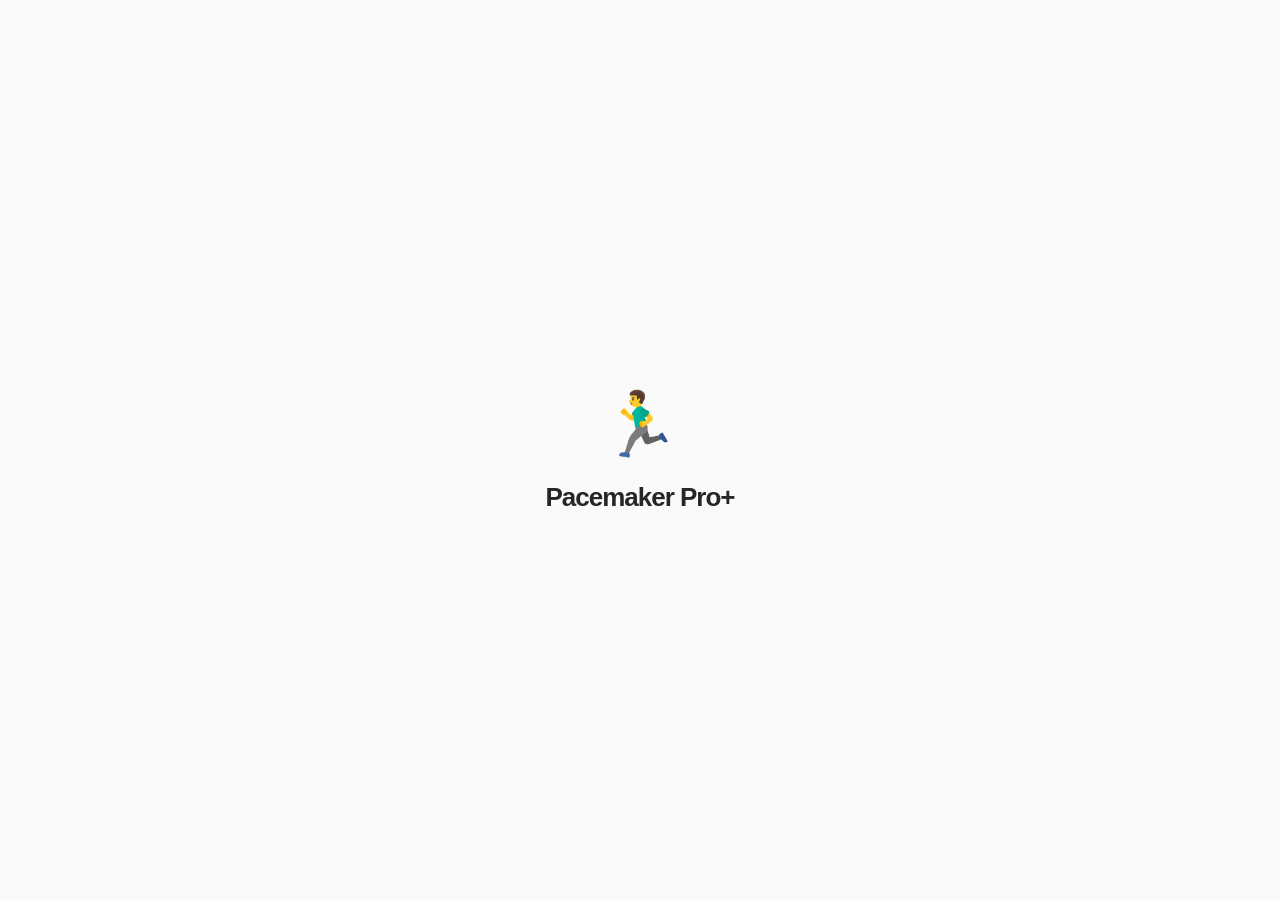
==== commit ae642415: "Add files via upload" ====
--- a/index.html
+++ b/index.html
@@ -1,4434 +1,1194 @@
-<!DOCTYPE html>
-<html lang="ko">
-<head>
-<meta charset="UTF-8">
-<meta http-equiv="Cache-Control" content="no-cache, no-store, must-revalidate, max-age=0">
-<meta http-equiv="Pragma" content="no-cache">
-<meta http-equiv="Expires" content="0">
-<meta name="viewport" content="width=device-width, initial-scale=1.0, maximum-scale=1.0, user-scalable=no">
-<meta name="apple-mobile-web-app-capable" content="yes">
-<meta name="mobile-web-app-capable" content="yes">
-<meta name="theme-color" content="#ffffff">
-<link rel="manifest" href="manifest.json">
-
-<title>24H 전력질주 페이스메이커</title>
-<link rel="icon" href="icon-512.png">
-<link rel="apple-touch-icon" href="icon-512.png">
-
-<link rel="stylesheet" href="https://cdn.jsdelivr.net/gh/orioncactus/pretendard/dist/web/static/pretendard.css">
-<script src="https://cdn.jsdelivr.net/npm/html2canvas@1.4.1/dist/html2canvas.min.js"></script>
-
-<style>
-    :root { 
-        --primary: #0095f6; 
-        --primary-dark: #1877f2; 
-        --bg: #fafafa; 
-        --surface: #ffffff; 
-        --text-main: #262626; 
-        --text-muted: #737373; 
-        --success: #10b981; 
-        --warning: #f59e0b; 
-        --target: #8b5cf6; 
-        --border-color: #dbdbdb; 
-        --bg-sec: #f9fafb;
-        --insta-purple: #c13584; 
-    }
-
-    @media (prefers-color-scheme: dark) {
-        :root {
-            --primary: #0095f6;
-            --bg: #000000;
-            --surface: #121212;
-            --text-main: #f5f5f5;
-            --text-muted: #a3a3a3;
-            --border-color: #262626;
-            --bg-sec: #1a1a1a;
-            --insta-purple: #d946ef; 
-        }
-        body { background-color: var(--bg); color: var(--text-main); }
-        .input-field, .dash-today-summary, .guide-box, .tl-content, .cb-icon-box { background: var(--bg-sec) !important; color: var(--text-main) !important; border-color: var(--border-color) !important; }
-        .dash-btn-outline { background: var(--surface) !important; color: var(--text-main) !important; }
-        .modal-box { background: var(--surface); border: 1px solid var(--border-color); }
-        .cal-day { background: var(--surface); border: 1px solid var(--border-color); }
-        #toast-notification { background: var(--surface); border: 1px solid var(--border-color); color: var(--text-main); }
-        .dash-monster-box { background: var(--bg-sec) !important; border-color: var(--border-color) !important; }
-        .bag-item { background: var(--bg-sec) !important; border-color: var(--border-color) !important; }
-        .achievement-item.locked { filter: grayscale(1); opacity: 0.6; }
-        
-        .list-item.planned { background-color: rgba(139, 92, 246, 0.15) !important; border-color: #a78bfa !important; }
-        .list-item.current { background-color: rgba(245, 158, 11, 0.15) !important; border-color: #fbbf24 !important; }
-        .list-item.completed { background-color: rgba(16, 185, 129, 0.15) !important; border-color: #34d399 !important; }
-    }
-    
-    .list-item.planned { background-color: rgba(139, 92, 246, 0.04); border-color: var(--target); }
-    .list-item.current { background-color: rgba(245, 158, 11, 0.05); border-color: var(--warning); }
-    .list-item.completed { background-color: rgba(16, 185, 129, 0.05); border-color: var(--success); }
-
-    html, body { overscroll-behavior: none; overflow-x: hidden; width: 100%; margin: 0; padding: 0; scroll-behavior: smooth; }
-    body { font-family: 'Pretendard', sans-serif; background-color: var(--bg); display: flex; flex-direction: column; align-items: center; padding-bottom: 180px; -webkit-user-select: none; }
-    .view-layer { width: 100%; display: none; flex-direction: column; align-items: center; }
-    .container { background: var(--surface); width: 100%; max-width: 600px; min-height: 100vh; box-shadow: 0 0 20px rgba(0,0,0,0.03); position: relative; overflow-x: hidden; border-left: 1px solid var(--border-color); border-right: 1px solid var(--border-color); }
-
-    .input-field { width: 100%; box-sizing: border-box; padding: 14px; margin-bottom: 16px; border: 1px solid var(--border-color); border-radius: 12px; font-size: 15px; background: var(--bg-sec); transition: all 0.2s; font-family: inherit; color: var(--text-main); }
-    .input-field:focus { outline: none; border-color: var(--primary); background: var(--surface); }
-    
-    .unified-toolbar { display: flex; gap: 4px; flex-wrap: wrap; background: var(--surface); padding: 10px 12px; border-bottom: 1px solid var(--border-color); z-index: 50; align-items: center; }
-    .ed-btn { background: transparent; border: none; border-radius: 6px; padding: 6px 10px; font-size: 15px; font-weight: 700; cursor: pointer; color: var(--text-main); display: flex; align-items: center; justify-content: center; transition: 0.15s; touch-action: manipulation; }
-    .ed-btn:active, .ed-btn:hover { background: var(--bg-sec); transform: scale(0.96); }
-    .color-btn { width: 22px; height: 22px; border-radius: 50%; border: 1px solid rgba(0,0,0,0.1); cursor: pointer; transition: 0.1s; box-sizing:border-box; margin: 0 4px; }
-    .color-btn:active { transform: scale(0.85); }
-    .color-black { background: var(--text-main); }
-    .color-red { background: #ef4444; }
-    .color-blue { background: #3b82f6; }
-    .color-yellow { background: #fef08a; border: 1px solid #e5e7eb; }
-    .toolbar-divider { width: 1px; height: 20px; background: var(--border-color); margin: 0 4px; }
-    
-    .rich-editor { width: 100%; min-height: 220px; padding: 16px; border-radius: 0 0 16px 16px; border: none; font-family: inherit; font-size: 15px; box-sizing: border-box; background: var(--surface); color: var(--text-main); line-height: 1.6; outline: none; transition: background 0.2s; cursor: text; word-break: break-word; white-space: pre-wrap; }
-    .rich-editor:focus { background: var(--bg-sec); }
-    .rich-editor:empty:before { content: attr(placeholder); color: var(--text-muted); pointer-events: none; display: block; font-style: normal;}
-    .editor-container { border: 1px solid var(--border-color); border-radius: 16px; overflow: hidden; margin-bottom: 15px; }
-
-    .btn-primary { background: var(--primary); color: white; border: none; padding: 16px; width: 100%; border-radius: 14px; font-size: 15px; font-weight: 800; cursor: pointer; transition: transform 0.2s; touch-action: manipulation; }
-    .btn-primary:active { transform: scale(0.98); opacity: 0.9; }
-
-    #login-view, #dashboard-view { justify-content: center; min-height: 100vh; padding: 20px; box-sizing: border-box; }
-    .auth-box { background: var(--surface); padding: 40px; border-radius: 24px; box-shadow: 0 10px 30px rgba(0,0,0,0.05); width: 100%; max-width: 360px; text-align: center; border: 1px solid var(--border-color); }
-    .auth-box h1 { font-size: 24px; color: var(--text-main); margin-bottom: 8px; font-weight: 800; }
-    
-    .dash-card { background: var(--surface); padding: 40px 30px; border-radius: 28px; box-shadow: 0 10px 30px rgba(0,0,0,0.04); width: 100%; max-width: 380px; text-align: center; position: relative; border: 1px solid var(--border-color); }
-    .dash-today-summary { background: var(--bg-sec); border: 1px solid var(--border-color); border-radius: 16px; padding: 20px; margin-bottom: 20px; display: flex; flex-direction: column; gap: 10px; }
-    .dash-today-summary strong { font-size: 34px; font-variant-numeric: tabular-nums; font-weight: 900; letter-spacing: -1px; }
-    
-    /* 🐉 몬스터 시스템 UI */
-    .dash-monster-box { background: var(--surface); border: 2px solid var(--border-color); border-radius: 20px; padding: 20px; text-align: center; margin-bottom: 25px; box-shadow: 0 5px 15px rgba(0,0,0,0.03); position: relative; overflow: hidden; cursor: pointer; transition: transform 0.2s; }
-    .dash-monster-box:active { transform: scale(0.97); }
-    .dash-monster-box::after { content: ''; position: absolute; top: 0; left: -100%; width: 50%; height: 100%; background: linear-gradient(to right, transparent, rgba(255,255,255,0.4), transparent); transform: skewX(-20deg); animation: card-shine 6s infinite; pointer-events: none; z-index: 3; }
-    @keyframes card-shine { 0% { left: -100%; } 15% { left: 200%; } 100% { left: 200%; } }
-    .monster-icon { animation: float 3s ease-in-out infinite; display: inline-block; position: relative; z-index: 2;}
-    .monster-aurora { position: absolute; top: 50%; left: 50%; transform: translate(-50%, -50%); width: 80px; height: 80px; border-radius: 50%; z-index: 1; transition: all 0.5s ease; pointer-events: none; }
-    @keyframes float { 0% { transform: translateY(0px); } 50% { transform: translateY(-8px); } 100% { transform: translateY(0px); } }
-    .monster-exp-container { width: 100%; height: 10px; background: var(--bg-sec); border-radius: 5px; margin-top: 10px; overflow: hidden; border: 1px solid var(--border-color); }
-    .monster-exp-fill { height: 100%; background: linear-gradient(90deg, #8b5cf6, #d946ef); width: 0%; transition: width 0.5s ease-out; }
-    .monster-label { font-size: 14px; font-weight: 800; color: var(--text-main); margin-bottom: 4px; display: flex; justify-content: center; align-items: center; gap: 8px;}
-    .monster-subtext { font-size: 11px; color: var(--text-muted); font-weight: 700; margin-top: 8px; }
-    
-    .bag-item { background: var(--surface); border: 1px solid var(--border-color); border-radius: 16px; padding: 12px; margin-bottom: 10px; display: flex; align-items: center; justify-content: space-between; }
-    .bag-item.active { border: 2px solid var(--primary); background: rgba(0, 149, 246, 0.05) !important; }
-    
-    .bag-grid-container { display: grid; grid-template-columns: repeat(3, minmax(0, 1fr)); gap: 10px; padding: 5px 0; }
-    .bag-item-grid { background: var(--surface); border: 1px solid var(--border-color); border-radius: 16px; padding: 15px 5px 12px 5px; display: flex; flex-direction: column; align-items: center; justify-content: center; position: relative; box-shadow: 0 4px 10px rgba(0,0,0,0.02); min-width: 0; overflow: hidden; }
-    .bag-item-grid.active { border: 2px solid var(--primary); background: rgba(0, 149, 246, 0.05) !important; }
-
-    .dash-btn { width: 100%; padding: 18px; border-radius: 16px; font-size: 15px; font-weight: 800; border: none; cursor: pointer; display: flex; align-items: center; justify-content: center; gap: 8px; white-space: nowrap; transition: transform 0.2s; touch-action: manipulation;}
-    .dash-btn:active { transform: scale(0.96); }
-    .dash-btn-outline { width: 100%; padding: 16px; border-radius: 14px; font-size: 14px; font-weight: 800; border: 1px solid var(--border-color); background: var(--surface); color: var(--text-main); cursor: pointer; display: flex; align-items: center; justify-content: center; gap: 8px; transition: all 0.2s; touch-action: manipulation;}
-    .dash-btn-outline:active { background: var(--bg-sec); transform: scale(0.98); }
-    
-    #todo-alert-banner { display:none; width: 100%; background: var(--bg-sec); border: 1px solid var(--border-color); border-radius: 16px; padding: 16px; margin-bottom: 20px; text-align: left; cursor: pointer; box-sizing: border-box; transition: transform 0.2s; touch-action: manipulation;}
-    #todo-alert-banner:active { transform: scale(0.98); }
-
-    .dday-badge { color: var(--text-main); padding: 8px 14px; border-radius: 20px; font-size: 13px; font-weight: 800; cursor: pointer; transition: transform 0.2s; display: inline-flex; align-items: center; gap: 6px; position: relative; z-index: 1; border: 2px solid transparent; background-image: linear-gradient(var(--surface), var(--surface)), linear-gradient(45deg, #f09433 0%, #e6683c 25%, #dc2743 50%, #cc2366 75%, #bc1888 100%); background-origin: border-box; background-clip: padding-box, border-box; }
-    .dday-badge:active { transform: scale(0.95); opacity: 0.8; }
-
-    .fixed-header { position: fixed; top: 0; left: 50%; transform: translateX(-50%); z-index: 150; background: var(--surface); color: var(--text-main); padding: 15px; text-align: center; border-bottom: 1px solid var(--border-color); width: 100%; max-width: 600px; box-sizing: border-box; }
-    .cal-fixed-wrap { position: fixed; top: 0; left: 50%; transform: translateX(-50%); z-index: 150; width: 100%; max-width: 600px; box-sizing: border-box; background: var(--surface); border-bottom: 1px solid var(--border-color); }
-    
-    .action-row { display: flex; justify-content: center; gap: 8px; width: 100%; margin-top: 12px; }
-    .btn-action { flex: 1; border: 1px solid var(--border-color); background: var(--bg-sec); color: var(--text-main); padding: 12px 0; border-radius: 12px; font-size: 14px; font-weight: 800; cursor: pointer; white-space: nowrap; transition: all 0.1s; touch-action: manipulation;}
-    .btn-action:active { transform: scale(0.96); background: var(--border-color); }
-    
-    .list-wrapper { padding: 12px; width: 100%; box-sizing: border-box; display: flex; flex-direction: column; gap: 8px; }
-    .list-item { display: flex; padding: 12px 10px; align-items: center; border-radius: 16px; background: var(--surface); border: 1px solid var(--border-color); transition: background-color 0.3s, border-color 0.2s; }
-    
-    .controls-wrap { display: flex; flex-direction: row; gap: 6px; margin-right: 10px; align-items: center; flex-shrink: 0; }
-    .cb-icon-box { position: relative; width: 28px; height: 28px; border-radius: 8px; border: 1px solid var(--border-color); background: var(--bg-sec); display: flex; align-items: center; justify-content: center; cursor: pointer; transition: all 0.2s; touch-action: manipulation; }
-    .cb-icon-box input { position: absolute; width: 100%; height: 100%; opacity: 0; cursor: pointer; margin: 0; z-index: 2; }
-    .cb-icon-box span { font-size: 14px; opacity: 0.3; transition: opacity 0.2s; filter: grayscale(100%); }
-    .cb-icon-box.target.active { border-color: var(--target); }
-    .cb-icon-box.target.active span { opacity: 1; filter: none; }
-    .cb-icon-box.done.active { border-color: var(--primary); }
-    .cb-icon-box.done.active span { opacity: 1; filter: none; }
-    
-    .time-col { display: flex; flex-direction: column; align-items: center; justify-content: center; width: 64px; flex-shrink: 0; margin-right: 8px;}
-    .time { font-size: 14px; font-weight: 800; color: var(--text-main); letter-spacing: -0.5px; margin-bottom: 4px; }
-    
-    .manual-min-input {
-        width: 38px; height: 28px; text-align: center; border: 1px solid var(--border-color);
-        border-radius: 6px; font-size: 14px; font-weight: 800; background: var(--bg-sec); color: var(--primary);
-        font-variant-numeric: tabular-nums; padding: 0; outline: none; transition: all 0.2s; font-family: inherit;
-    }
-    .manual-min-input:focus { border-color: var(--primary); background: var(--surface); }
-    .manual-min-input.full { background: var(--success); color: white; border-color: var(--success); }
-    .manual-min-input::-webkit-outer-spin-button, .manual-min-input::-webkit-inner-spin-button { -webkit-appearance: none; margin: 0; }
-    .manual-min-input[type=number] { -moz-appearance: textfield; }
-    
-    .text-wrapper { flex-grow: 1; min-width: 0; }
-    .note-input { width: 100%; box-sizing: border-box; padding: 10px 12px; border: 1px solid transparent; border-radius: 10px; font-size: 14px; background: transparent; -webkit-user-select: auto; font-family: inherit; transition: all 0.2s; color: var(--text-main); }
-    .note-input:focus { outline: none; background: var(--bg-sec); border-color: var(--border-color); }
-    .note-input::placeholder { color: var(--text-muted); opacity: 0.6; }
-
-    .btn-target { position: fixed; bottom: 160px; right: 25px; background: var(--primary); color: white; border: none; width: 54px; height: 54px; border-radius: 50%; font-size: 24px; box-shadow: 0 4px 15px rgba(0,149,246,0.3); z-index: 110; cursor: pointer; transition: transform 0.2s; display: flex; align-items: center; justify-content: center; touch-action: manipulation;}
-    .btn-target:active { transform: scale(0.9); }
-
-    .cal-sub-header { background: var(--surface); padding: 12px 20px; display:flex; justify-content:space-between; align-items:center; border-bottom: 1px solid var(--border-color); }
-    .action-pill { border: 1px solid var(--border-color); background: var(--surface); padding: 8px 14px; border-radius: 20px; font-weight: 700; font-size: 13px; color: var(--text-main); cursor: pointer; transition: 0.2s; display: flex; align-items: center; justify-content: center; font-family: 'Pretendard', sans-serif; touch-action: manipulation;}
-    .action-pill:active { transform: scale(0.95); background: var(--bg-sec); }
-    .action-pill-insta { background: linear-gradient(45deg, #f09433 0%, #e6683c 25%, #dc2743 50%, #cc2366 75%, #bc1888 100%); color: white; border: none; }
-    .action-pill-insta:active { opacity: 0.9; }
-
-    .cal-weekdays { display: grid; grid-template-columns: repeat(7, minmax(0, 1fr)); text-align: center; padding: 12px 0; font-size: 12px; font-weight: 800; color: var(--text-muted); width: 100%; box-sizing: border-box; background: var(--bg); border-bottom: 1px solid var(--border-color); }
-    .cal-weekdays .sun { color: #ef4444; }
-    .cal-weekdays .sat { color: var(--primary); }
-    
-    /* 👇 캘린더 관련 CSS를 이것으로 덮어쓰세요 */
-    /* 📅 캘린더 UI 겹침 방지 및 반응형 개편 */
-    .cal-grid { display: grid; grid-template-columns: repeat(7, minmax(0, 1fr)); gap: 6px; padding: 12px 8px; background: var(--bg); width: 100%; box-sizing: border-box; }
-    .cal-day { background: var(--surface); height: 100%; min-height: 85px; padding: 6px 3px; border-radius: 12px; cursor: pointer; display: flex; flex-direction: column; align-items: center; justify-content: flex-start; box-sizing: border-box; position: relative; transition: transform 0.15s, box-shadow 0.2s; border: 1px solid var(--border-color); overflow: hidden; }
-    .cal-day:hover { box-shadow: 0 4px 12px rgba(0,0,0,0.06); }
-    .cal-day:active { transform: scale(0.95); }
-    .cal-day.today { border: 2px solid var(--primary); background: rgba(0, 149, 246, 0.03); }
-    .cal-day.empty { background: transparent; border: none; cursor: default; box-shadow: none; }
-    .cal-day-bg-fill { position: absolute; bottom: 0; left: 0; width: 100%; pointer-events: none; background: linear-gradient(180deg, rgba(16, 185, 129, 0.05) 0%, rgba(16, 185, 129, 0.2) 100%) !important; z-index: 1; transition: height 0.5s ease-out; border-radius: 0 0 10px 10px; }
-    
-    .date-num { font-size: 13px; font-weight: 800; color: var(--text-main); margin-bottom: 4px; z-index: 2; }
-    .date-num.sun { color: #ef4444; }
-    .date-num.sat { color: var(--primary); }
-    
-    .cal-badge-wrap { display: flex; flex-direction: column; align-items: center; gap: 3px; width: 100%; z-index: 2; margin-top: 2px; }
-    .cal-badge { font-size: 9px; font-weight: 800; padding: 2px 0; border-radius: 4px; width: 100%; text-align: center; letter-spacing: -0.7px; white-space: nowrap; overflow: hidden; text-overflow: ellipsis; font-variant-numeric: tabular-nums; box-sizing: border-box; }
-    .cal-badge.target { color: var(--text-muted); background: var(--bg-sec); border: 1px solid var(--border-color); font-weight: 600; }
-    .cal-badge.actual { color: var(--primary); background: rgba(0, 149, 246, 0.1); border: 1px solid rgba(0, 149, 246, 0.2); }
-    .cal-badge.actual.high { color: #ffffff; background: var(--success); border: 1px solid #059669; }
-
-    /* 💥 메가진화 이펙트 애니메이션 수정 (transform 꼬임 방지) */
-    @keyframes mega-attack {
-        0% { transform: scale(1.15) translate(0, 0); filter: drop-shadow(0 0 10px rgba(0,0,0,0.2)); }
-        15% { transform: scale(1.25) translate(-5px, 0); filter: drop-shadow(0 0 20px #ef4444) brightness(1.3); }
-        35% { transform: scale(1.25) translate(5px, -5px); filter: drop-shadow(0 0 30px #eab308) brightness(1.5); }
-        55% { transform: scale(1.25) translate(-5px, 5px); filter: drop-shadow(0 0 30px #3b82f6) brightness(1.4); }
-        75% { transform: scale(1.25) translate(5px, 0); filter: drop-shadow(0 0 20px #8b5cf6) brightness(1.3); }
-        100% { transform: scale(1.15) translate(0, 0); filter: drop-shadow(0 0 10px rgba(0,0,0,0.2)); }
-    }
-    .mega-attack-anim { animation: mega-attack 0.5s ease-out; }
-    
-    /* 상세 기록창 내 포켓몬 둥둥 떠다니는 애니메이션 */
-    @keyframes float-gentle { 0% { transform: translateY(0px); } 50% { transform: translateY(-5px); } 100% { transform: translateY(0px); } }
-    .float-anim { animation: float-gentle 3s ease-in-out infinite; }
-
-    .overlay-base { display: none; position: fixed; top: 0; left: 0; width: 100%; height: 100%; background: rgba(0,0,0,0.6); justify-content: center; align-items: center; padding: 20px; box-sizing: border-box; backdrop-filter: blur(2px); z-index: 2000; cursor: pointer; }
-    .modal-box { background: var(--surface); width: 100%; max-width: 450px; border-radius: 20px; max-height: 85vh; display:flex; flex-direction:column; box-shadow: 0 10px 40px rgba(0,0,0,0.2); box-sizing: border-box; cursor: default; overflow: hidden; border: 1px solid var(--border-color); }
-    .modal-header { padding: 16px 20px; border-bottom: 1px solid var(--border-color); display: flex; justify-content: space-between; align-items: center; background: var(--surface); z-index: 20; flex-shrink: 0; }
-    .modal-content-scroll { flex-grow: 1; overflow-y: auto; padding: 20px; background: var(--bg); position: relative; -webkit-overflow-scrolling: touch; }
-    .modal-footer { padding: 16px 20px; background: var(--surface); border-top: 1px solid var(--border-color); z-index: 20; flex-shrink: 0; }
-
-    #loading-overlay { background: rgba(0,0,0,0.7); flex-direction: column; gap: 10px; color: white; font-weight: bold; z-index: 9999; font-size: 16px; cursor: default; backdrop-filter: none; }
-    /* 🔔 토스트 알림창 모바일 최적화 및 멈춤 방지 */
-    #toast-notification { 
-        position: fixed; 
-        top: -120px; /* 화면 밖으로 완전히 숨김 */
-        left: 50%; 
-        transform: translateX(-50%); 
-        background: var(--text-main); 
-        color: var(--surface); 
-        padding: 14px 20px; 
-        border-radius: 30px; 
-        font-size: 13.5px; 
-        font-weight: 700; 
-        box-shadow: 0 6px 20px rgba(0,0,0,0.2); 
-        z-index: 9999; 
-        transition: top 0.4s cubic-bezier(0.68, -0.55, 0.27, 1.55); 
-        width: 90%; 
-        max-width: 380px; 
-        text-align: center; 
-        word-break: keep-all; 
-        line-height: 1.4;
-        box-sizing: border-box;
-        cursor: pointer; /* 터치 가능하도록 변경 */
-        pointer-events: auto;
-    }
-    #toast-notification.show { top: 20px; }
-    
-    .achievement-grid { display: grid; grid-template-columns: repeat(auto-fill, minmax(130px, 1fr)); gap: 12px; }
-    .achievement-item { background: var(--surface); border: 1px solid var(--border-color); border-radius: 16px; padding: 15px; text-align: center; box-shadow: 0 4px 10px rgba(0,0,0,0.03); transition: all 0.2s; }
-    .achievement-item.unlocked { border-color: #facc15; background: #fffbeb; }
-
-    .modal-total-time { text-align: center; margin-bottom: 20px; padding-bottom: 20px; border-bottom: 1px solid var(--border-color); display: flex; justify-content: space-around; }
-    .modal-total-time div { display: flex; flex-direction: column; align-items: center; }
-    .modal-total-time span { display: block; font-size: 13px; color: var(--text-muted); font-weight: 700; margin-bottom: 6px; }
-    .modal-total-time strong { font-size: 26px; color: var(--text-main); font-weight: 900; letter-spacing: -0.5px; }
-    .modal-total-time strong.target-text { color: var(--text-muted); }
-    
-    .guide-box { padding: 16px; border-radius: 16px; margin-bottom: 14px; text-align: left; background: var(--bg-sec); border: 1px solid var(--border-color); box-sizing: border-box; }
-    .guide-title { font-size: 15px; font-weight: 800; color: var(--text-main); margin-bottom: 6px; display: flex; align-items: center; gap: 6px; letter-spacing: -0.5px;}
-    .guide-desc { font-size: 13.5px; color: var(--text-muted); line-height: 1.6; word-break: keep-all; font-weight: 500;}
-
-    #settings-modal, #patch-note-modal, #guide-modal, #dday-modal, #monster-bag-modal { z-index: 2200; }
-    #pokemon-info-modal { z-index: 2300; }
-    #evolution-chain-modal, #achievement-modal { z-index: 2400; }
-    #hatch-modal { z-index: 2300; }
-    #diary-modal, #todo-modal, #capture-modal { z-index: 2100; }
-    #record-modal, #board-modal { z-index: 2000; }
-
-    .setting-item { display: flex; justify-content: space-between; align-items: center; padding: 16px; background: var(--surface); border: 1px solid var(--border-color); border-radius: 12px; margin-bottom: 10px; font-weight: 700; color: var(--text-main); font-size: 14px; }
-    .setting-btn { background: var(--primary); color: white; border: none; padding: 8px 16px; border-radius: 8px; font-weight: bold; font-size: 13px; cursor: pointer; transition: 0.2s; touch-action: manipulation;}
-    .setting-btn.off { background: var(--border-color); color: var(--text-muted); }
-
-    .modal-close-btn { background: transparent; color: var(--text-main); border: none; width: 32px; height: 32px; border-radius: 50%; font-weight: bold; font-size: 18px; cursor: pointer; display: flex; align-items: center; justify-content: center; }
-    .modal-close-btn:hover { background: var(--bg-sec); }
-
-    .reading-content {
-        max-height: 350px; overflow-y: auto; font-size: 16px; color: var(--text-main); 
-        line-height: 1.9; letter-spacing: -0.3px; word-break: break-word; padding: 15px;
-        background: var(--bg-sec); border-radius: 12px; border: 1px solid var(--border-color);
-        -webkit-overflow-scrolling: touch;
-    }
-
-    #insta-card-container { position: fixed; top: -9999px; left: -9999px; width: 1080px; height: 1500px; opacity: 0; pointer-events: none; z-index: -9999; }
-    #insta-card { width: 1080px; height: 1500px; padding: 80px; box-sizing: border-box; display: flex; flex-direction: column; font-family: 'Pretendard', sans-serif; position: relative; letter-spacing: -1px; }
-    .ic-glass-box { background: rgba(255, 255, 255, 0.2); backdrop-filter: blur(15px); -webkit-backdrop-filter: blur(15px); border: 2px solid rgba(255, 255, 255, 0.4); border-radius: 40px; padding: 50px; text-align: center; margin-bottom: 40px; box-shadow: 0 20px 40px rgba(0,0,0,0.05); }
-    #ic-total { font-size:190px; font-weight:900; line-height:1; letter-spacing:-4px; white-space: nowrap; }
-    #ic-heatmap-grid { display: flex !important; flex-wrap: wrap !important; gap: 12px !important; width: 100% !important; justify-content: flex-start !important; align-content: flex-start; }
-    
-    /* 🐉 4단계 진화 애니메이션 */
-    .monster-display {
-        background-size: 200% 200%;
-        background-position: 0% 50%;
-        animation: bgShift 4s ease infinite;
-    }
-    
-    @keyframes bgShift {
-        0% { background-position: 0% 50%; }
-        50% { background-position: 100% 50%; }
-        100% { background-position: 0% 50%; }
-    }
-    
-    /* 펄스 애니메이션: 단계별 */
-    .pulse-stage-1 {
-        animation: pulse-stage-1 2s ease-in-out infinite;
-    }
-    
-    @keyframes pulse-stage-1 {
-        0%, 100% { transform: scale(1); }
-        50% { transform: scale(1.03); }
-    }
-    
-    .pulse-stage-2 {
-        animation: pulse-stage-2 1.8s ease-in-out infinite;
-    }
-    
-    @keyframes pulse-stage-2 {
-        0%, 100% { transform: scale(1); }
-        50% { transform: scale(1.06); }
-    }
-    
-    .pulse-stage-3 {
-        animation: pulse-stage-3 1.6s ease-in-out infinite;
-    }
-    
-    @keyframes pulse-stage-3 {
-        0%, 100% { transform: scale(1); }
-        50% { transform: scale(1.09); }
-    }
-    
-    .pulse-stage-4 {
-        animation: pulse-stage-4 1.4s ease-in-out infinite;
-    }
-    
-    @keyframes pulse-stage-4 {
-        0%, 100% { transform: scale(1); box-shadow: 0 0 20px rgba(255,215,0,0.6); }
-        50% { transform: scale(1.12); box-shadow: 0 0 40px rgba(255,215,0,1); }
-    }
-    
-    .pulse-egg {
-        animation: pulse-egg 2.5s ease-in-out infinite;
-    }
-    
-    @keyframes pulse-egg {
-        0%, 100% { transform: scale(1) rotateZ(0deg); }
-        25% { transform: scale(0.98) rotateZ(-2deg); }
-        50% { transform: scale(1.02) rotateZ(2deg); }
-        75% { transform: scale(0.98) rotateZ(-2deg); }
-    }
-    
-    .pulse-retired {
-        animation: pulse-retired 1.5s ease-in-out infinite;
-    }
-    
-    @keyframes pulse-retired {
-        0%, 100% { transform: scale(1); box-shadow: 0 0 15px rgba(212,175,55,0.8); }
-        50% { transform: scale(1.08); box-shadow: 0 0 30px rgba(255,215,0,1); }
-    }
-    
-    .pulse-max { animation: pulse-max 1.5s ease-in-out infinite; }
-    @keyframes pulse-max { 0%, 100% { transform: scale(1); box-shadow: 0 0 20px rgba(255,255,255,0.8); } 50% { transform: scale(1.15); box-shadow: 0 0 50px rgba(255,215,0,1); } }
-    
-    /* 💥 메가진화 스킬 이펙트 애니메이션 */
-    @keyframes mega-attack {
-        10% { margin-left: -10px; filter: drop-shadow(0 0 20px #ef4444) brightness(1.3); }
-        30% { margin-left: 10px; margin-top: -10px; filter: drop-shadow(0 0 30px #eab308) brightness(1.5); }
-        50% { margin-left: -10px; margin-top: 10px; filter: drop-shadow(0 0 30px #3b82f6) brightness(1.4); }
-        70% { margin-left: 10px; filter: drop-shadow(0 0 20px #8b5cf6) brightness(1.3); }
-        90% { margin-left: 0px; margin-top: 0px; }
-    }
-    .mega-attack-anim {
-        animation: mega-attack 0.5s ease-out;
-    }
-
-    .reading-content img { max-width: 100%; border-radius: 8px; margin: 10px 0; }
-    .reading-content ul, .reading-content ol { padding-left: 20px; margin: 10px 0; }
-    .reading-content li { margin-bottom: 5px; }
-    .reading-content { word-break: break-word; color: var(--text-main); }
-    
-    /* 달력 물결 채우기 애니메이션을 위한 추가 스타일 */
-    .cal-day-bg-fill {
-        pointer-events: none;
-        background: linear-gradient(180deg, rgba(16, 185, 129, 0.05) 0%, rgba(16, 185, 129, 0.15) 100%) !important;
-    }
-
-</style>
-</head>
-<body>
-
-<div id="toast-notification" onclick="this.classList.remove('show')">🔔 <span id="toast-msg">메시지</span></div>
-<div id="loading-overlay" class="overlay-base" style="display:flex;">
-    <div style="font-size: 32px; margin-bottom: 10px;">⏳</div>
-    <div id="loading-text">시스템 엔진 가동 중...</div>
-</div>
-
-<div id="login-view" class="view-layer">
-    <div class="auth-box">
-        <h1>🏃‍♂️ Pacemaker Pro+</h1>
-        <p style="color:var(--text-muted); font-size:14px; margin-bottom:30px;">소수 정예 완벽 동기화 플래너</p>
-        <input type="text" id="login-id" class="input-field" placeholder="아이디">
-        <input type="password" id="login-pw" class="input-field" placeholder="비밀번호">
-        <button class="btn-primary" style="background:var(--primary);" onclick="SFX.play('tap'); handleAuth()">로그인 & 시작</button>
-        <span id="login-status" style="display:block; margin-top:15px; color:#ef4444; font-size:13px; font-weight:bold;"></span>
-    </div>
-</div>
-
-<div id="dashboard-view" class="view-layer">
-    <div class="dash-card" style="margin-top:20px; padding-top: 20px;">
-        <div style="display:flex; justify-content:space-between; align-items:flex-start; width:100%; margin-bottom: 10px;">
-             <div id="dday-badge" onclick="SFX.play('pop'); openDdayModal()" class="dday-badge">⏳ 디데이 설정 +</div>
-             <div style="display:flex; gap:8px;">
-                 <button style="background:transparent; border:1px solid var(--border-color); padding:6px 10px; border-radius:10px; font-size:16px; color:var(--text-main); cursor:pointer;" onclick="SFX.play('tap'); loadFromCloud(false)" title="수동 서버 동기화">☁️</button>
-                 <button style="background:transparent; border:1px solid var(--border-color); padding:6px 10px; border-radius:10px; font-size:16px; color:var(--text-main); cursor:pointer;" onclick="SFX.play('pop'); openAchievementsModal()">🏆</button>
-                 <button style="background:transparent; border:1px solid var(--border-color); padding:6px 10px; border-radius:10px; font-size:16px; color:var(--text-main); cursor:pointer;" onclick="SFX.play('pop'); document.getElementById('patch-note-modal').style.display='flex'; document.body.style.overflow='hidden';">📢</button>
-                 <button style="background:transparent; border:1px solid var(--border-color); padding:6px 10px; border-radius:10px; font-size:16px; color:var(--text-main); cursor:pointer;" onclick="SFX.play('pop'); document.getElementById('settings-modal').style.display='flex'; document.body.style.overflow='hidden';">⚙️</button>
-             </div>
-        </div>
-        <div style="display:flex; flex-direction:column; align-items:center; text-align:center; margin-bottom:15px;">
-            <h2 style="margin-bottom:0; margin-top:0;">반갑습니다,<br><span id="dash-user-name" style="color:var(--primary);">User</span>님!</h2>
-            <div style="margin-top: 8px; font-size: 11px; color: var(--text-muted); font-weight: 800; background: var(--bg-sec); padding: 4px 12px; border-radius: 12px; border: 1px solid var(--border-color);">
-                총 누적 몰입: <span id="dash-total-hours-val" style="color: var(--primary);">0.0</span>h
-            </div>
-        </div>
-        
-        <div id="todo-alert-banner" style="display:none;" onclick="SFX.play('tap'); teleportToTodo(this.dataset.targetDStr)">
-            <div style="display: flex; align-items: center; justify-content: space-between; margin-bottom: 6px;">
-                <span style="font-size: 13px; font-weight: 800; color: var(--text-main);">🔔 다가오는 일정</span>
-                <span style="font-size: 16px; color: var(--text-muted);">👉</span>
-            </div>
-            <div id="todo-alert-text" style="font-size: 14.5px; color: var(--text-muted); font-weight: 600; white-space: nowrap; overflow: hidden; text-overflow: ellipsis;"></div>
-        </div>
-
-        <div class="dash-monster-box" onclick="SFX.play('pop'); openMonsterBag()">
-            <div style="display: flex; justify-content: space-between; align-items: center; margin-bottom: 15px; border-bottom: 1px solid var(--border-color); padding-bottom: 10px;">
-                <div style="text-align: left; min-width: 0; flex-grow: 1; padding-right: 10px;">
-                    <div style="font-size: 11px; color: var(--text-muted); font-weight: 800; margin-bottom: 2px;">내 파트너 몬스터</div>
-                    <div id="monster-title" style="font-size: 15px; font-weight: 800; color: var(--text-main); white-space: nowrap; overflow: hidden; text-overflow: ellipsis;">불러오는 중...</div>
-                </div>
-                <div style="background: var(--bg); border: 1px solid var(--border-color); font-size: 11px; padding: 6px 10px; border-radius: 12px; font-weight: 800; color: var(--text-main); flex-shrink: 0;">가방 열기 🎒</div>
-            </div>
-            <div style="display: flex; align-items: center; gap: 15px;">
-                <div id="monster-emoji" style="width: 105px; height: 105px; flex-shrink: 0; position: relative;">
-                    <div class="monster-display pulse-egg" style="background: linear-gradient(135deg, #E8E8E8 0%, #F5F5F5 100%); border-radius: 16px; width: 100%; height: 100%; display: flex; align-items: center; justify-content: center; box-shadow: 0 4px 10px rgba(0,0,0,0.15);"><div style="font-size:40px; text-align:center; line-height:1;">⚪</div></div>
-                </div>
-                <div style="flex-grow: 1; text-align: left;">
-                    <div class="monster-subtext" id="monster-desc" style="font-size: 12px; color: var(--text-muted); font-weight: 700; margin-bottom: 8px; margin-top: 0; word-break: keep-all;">성장 정보를 불러오는 중입니다.</div>
-                    <div class="monster-exp-container" style="height: 10px; margin-top: 0; background: var(--bg); border-radius: 6px; border: 1px solid var(--border-color);">
-                        <div class="monster-exp-fill" id="monster-progress" style="border-radius: 6px; width: 0%;"></div>
-                    </div>
-                </div>
-            </div>
-        </div>
-
-        <div class="dash-today-summary">
-            <div style="display:flex; flex-direction:column; gap:4px;">
-                <span style="font-size:13px; color:var(--text-muted); font-weight:800;">🎯 오늘의 목표 시간</span>
-                <strong id="dash-today-target" style="font-size:24px; color:var(--insta-purple);">00h 00m</strong>
-            </div>
-            <div style="display:flex; flex-direction:column; gap:4px; margin-top:10px; padding-top:15px; border-top:1px solid var(--border-color);">
-                <span style="font-size:13px; color:var(--text-main); font-weight:800;">🔥 오늘 달린 시간</span>
-                <strong id="dash-today-time" style="color:var(--primary);">00h 00m</strong>
-            </div>
-        </div>
-
-        <div style="width: 100%; display: flex; flex-direction: column; gap: 10px;">
-            <button class="dash-btn" style="background:var(--primary); color:white; font-size: 16px; box-shadow: 0 4px 15px rgba(0, 149, 246, 0.25);" onclick="playPokemonCry(25); switchView('study')">🔥 오늘의 달리기 시작</button>
-            <div style="display: grid; grid-template-columns: 1fr 1fr; gap: 10px;">
-                <button class="dash-btn-outline" onclick="SFX.play('pop'); switchView('calendar')">📅 전체 기록</button>
-                <button class="dash-btn-outline" onclick="SFX.play('pop'); openBoardModal();">📢 스터디 라운지</button>
-            </div>
-        </div>
-
-        <div style="margin-top: 25px; font-size: 11px; color: var(--text-muted); font-weight: 700; letter-spacing: 0.5px; cursor: pointer;" id="version-text">Pacemaker Planner ver <span class="app-version-display"></span></div>
-    </div>
-</div>
-
-<div id="study-view" class="view-layer">
-    <div class="container">
-        <div id="study-spacer" style="height: 120px; width: 100%;"></div>
-        <div class="fixed-header" id="main-header">
-            <div style="display:flex; justify-content:space-between; align-items:center; margin-bottom:5px;">
-                <button style="background:transparent; border:none; color:var(--text-main); font-weight:bold; cursor:pointer;" onclick="SFX.play('tap'); switchView('dashboard')">🏠 홈</button>
-                <h2 style="margin:0; font-size:16px; font-weight:800; letter-spacing:-0.5px;">🔥 페이스메이커</h2>
-                <button style="background:transparent; border:none; color:var(--text-main); font-weight:bold; cursor:pointer;" onclick="SFX.play('pop'); document.getElementById('settings-modal').style.display='flex'; document.body.style.overflow='hidden';">⚙️ 설정</button>
-            </div>
-            <div class="action-row">
-                <button class="btn-action" onclick="SFX.play('pop'); openTextModal('diary', Utils.getLogicalDateString())">📝 일기</button>
-                <button class="btn-action" onclick="SFX.play('pop'); openTextModal('todo', Utils.getLogicalDateString())">✅ 할일</button>
-                <button id="btn-manual-save" class="btn-action" style="background:var(--primary); color:white;" onclick="SFX.play('tap'); manualForceSave()">💾 저장</button>
-            </div>
-        </div>
-        <div id="clock-display" style="padding: 15px; text-align: center; color: var(--text-muted); font-weight: 800; font-size: 13px; background:var(--bg); border-bottom:1px solid var(--border-color);">로딩 중...</div>
-        <div class="list-wrapper" id="schedule-list"></div>
-    </div>
-
-    <div onclick="SFX.play('pop'); scrollToCurrent();" style="position:fixed; bottom:90px; right:20px; width:60px; height:60px; border-radius:50%; background:var(--surface); box-shadow:0 4px 15px rgba(0,0,0,0.15); display:flex; align-items:center; justify-content:center; cursor:pointer; z-index:9999; transition:transform 0.1s;" onmousedown="this.style.transform='scale(0.9)'" onmouseup="this.style.transform='scale(1)'">
-        <svg width="60" height="60" style="position:absolute; top:0; left:0; transform:rotate(-90deg);">
-            <circle cx="30" cy="30" r="27" fill="none" stroke="var(--bg-sec)" stroke-width="4"></circle>
-            <circle id="float-mon-ring" cx="30" cy="30" r="27" fill="none" stroke="var(--primary)" stroke-width="4" stroke-dasharray="169.6" stroke-dashoffset="169.6" stroke-linecap="round" style="transition:stroke-dashoffset 0.8s ease;"></circle>
-        </svg>
-        <img id="float-mon-img" src="" style="width:36px; height:36px; object-fit:contain; z-index:2; filter:drop-shadow(0 2px 4px rgba(0,0,0,0.1)); display:none; transform:scale(1.4);" onerror="this.style.display='none'">
-        <div id="float-mon-egg" style="display:none; font-size:24px; z-index:2; transform:translateY(-2px);">⚪</div>
-    </div>
-</div>
-
-<div id="calendar-view" class="view-layer">
-    <div class="container">
-        <div id="cal-spacer" style="height: 155px; width: 100%;"></div>
-        <div class="cal-fixed-wrap" id="cal-main-header">
-            <div style="background: var(--surface); color: var(--text-main); padding: 15px 20px; display:flex; justify-content:space-between; align-items:center; border-bottom: 1px solid var(--border-color);">
-                <button style="background:transparent; border:none; color:var(--text-main); font-weight:bold; cursor:pointer;" onclick="SFX.play('tap'); switchView('dashboard')">🏠 홈</button>
-                <div style="display:flex; align-items:center; gap: 15px;">
-                    <button onclick="SFX.play('tap'); changeMonth(-1)" style="background:none; border:none; color:var(--text-main); font-size:16px; cursor:pointer; padding:5px;">◀</button>
-                    <h3 id="cal-month-year" style="margin:0; font-size:16px; font-weight:800;">연월 표시</h3>
-                    <button onclick="SFX.play('tap'); changeMonth(1)" style="background:none; border:none; color:var(--text-main); font-size:16px; cursor:pointer; padding:5px;">▶</button>
-                </div>
-                <button style="background:transparent; border:none; color:var(--text-main); font-weight:bold; cursor:pointer;" onclick="SFX.play('pop'); document.getElementById('settings-modal').style.display='flex'; document.body.style.overflow='hidden';">⚙️ 설정</button>
-            </div>
-            <div class="cal-sub-header">
-                <button class="action-pill" onclick="SFX.play('tap'); goToToday()">오늘로 이동</button>
-                <div style="display:flex; gap:8px;">
-                    <button class="action-pill" onclick="SFX.play('tap'); loadFromCloud(false)">☁️ 수동 동기화</button>
-                    <button class="action-pill action-pill-insta" onclick="SFX.play('pop'); document.getElementById('theme-modal').style.display='flex'; document.body.style.overflow='hidden';">📸 캡처</button>
-                </div>
-            </div>
-            <div class="cal-weekdays">
-                <div class="sun">일</div><div>월</div><div>화</div><div>수</div><div>목</div><div>금</div><div class="sat">토</div>
-            </div>
-        </div>
-        <div id="cal-grid" class="cal-grid"></div>
-    </div>
-</div>
-
-<div id="dday-modal" class="overlay-base">
-    <div class="modal-box" style="padding: 25px; display:block;">
-        <div style="display:flex; justify-content:space-between; align-items:center; margin-bottom:20px;">
-            <h3 style="margin:0; font-size:18px; font-weight:800; color:var(--text-main);">⏳ 디데이 설정</h3>
-            <button class="modal-close-btn" onclick="SFX.play('tap'); document.getElementById('dday-modal').style.display='none'; document.body.style.overflow='';">✕</button>
-        </div>
-        <div style="font-size:13px; color:var(--text-muted); margin-bottom:8px; font-weight:700;">목표 시험/일정 이름</div>
-        <input type="text" id="dday-title-input" class="input-field" placeholder="예: 2차 채용 시험" maxlength="20" style="margin-bottom:15px;">
-        <div style="font-size:13px; color:var(--text-muted); margin-bottom:8px; font-weight:700;">목표 날짜</div>
-        <input type="date" id="dday-date-input" class="input-field">
-        <button class="btn-primary" style="margin-top:15px;" onclick="SFX.play('tap'); saveDday()">💾 설정 저장</button>
-        <button class="btn-primary" style="margin-top:10px; background:transparent; color:#ef4444; border:1px solid #ef4444;" onclick="SFX.play('tap'); clearDday()">🗑️ 설정 지우기</button>
-    </div>
-</div>
-
-<div id="monster-bag-modal" class="overlay-base">
-    <div class="modal-box" style="padding: 0; background:var(--bg); height:85vh;">
-        <div class="modal-header">
-            <h3 style="margin:0; font-size:16px; font-weight:800; color:var(--text-main);">🎒 몬스터 가방</h3>
-            <button class="modal-close-btn" onclick="SFX.play('tap'); document.getElementById('monster-bag-modal').style.display='none'; document.body.style.overflow='';">✕</button>
-        </div>
-        <div style="padding: 10px 20px; border-bottom: 1px solid var(--border-color); background: var(--surface);">
-            <input type="text" id="monster-search-input" class="input-field" placeholder="몬스터 이름, 별명, 진화 단계로 검색..." style="margin:0; width:100%;" onkeyup="filterAndRenderBag(true)">
-        </div>
-        <div class="modal-content-scroll" id="monster-bag-content" style="padding: 20px;">
-        </div>
-    </div>
-</div>
-
-<div id="hatch-modal" class="overlay-base">
-    <div class="modal-box" style="padding:0; background:var(--bg); height:85vh; max-width:450px;">
-        <div class="modal-header">
-            <h3 style="margin:0; font-size:18px; font-weight:800; color:var(--text-main);">⚪ 파트너 몬스터 부화</h3>
-            <button class="modal-close-btn" onclick="SFX.play('tap'); document.getElementById('hatch-modal').style.display='none'; document.body.style.overflow='';">✕</button>
-        </div>
-        <div style="padding: 10px 20px; border-bottom: 1px solid var(--border-color); background: var(--surface);">
-            <input type="text" id="hatch-search-input" class="input-field" placeholder="포켓몬 이름 또는 진화 단계 검색..." style="margin:0; width:100%;" onkeyup="renderHatchList(this.dataset.eggId, this.value)">
-        </div>
-        <div class="modal-content-scroll" id="hatch-modal-body" style="padding: 20px;"></div>
-    </div>
-</div>
-
-<div id="pokemon-info-modal" class="overlay-base">
-    <div class="modal-box" style="padding:0; background:var(--bg); height:85vh; max-width:480px;">
-        <div class="modal-header">
-            <h3 style="margin:0; font-size:18px; font-weight:800; color:var(--text-main);">📖 포켓몬 도감</h3>
-            <button class="modal-close-btn" onclick="SFX.play('tap'); document.getElementById('pokemon-info-modal').style.display='none'; document.body.style.overflow='';">✕</button>
-        </div>
-        <div style="padding:12px 16px; border-bottom:1px solid var(--border-color); background:var(--surface); box-sizing:border-box;">
-            <input type="text" id="pokedex-search-input" class="input-field" placeholder="포켓몬 검색..." style="margin:0; padding:10px 12px; font-size:14px; width:100%; box-sizing:border-box;" onkeyup="openPokemonInfoModal(this.value)">
-        </div>
-        <div class="modal-content-scroll" id="pokemon-info-content" style="padding:16px;"></div>
-    </div>
-</div>
-
-<div id="evolution-chain-modal" class="overlay-base">
-    <div class="modal-box" style="padding:0; background:var(--bg); height:85vh; max-width:480px;">
-        <div class="modal-header">
-            <h3 id="evo-chain-title" style="margin:0; font-size:18px; font-weight:800; color:var(--text-main);">진화 과정</h3>
-            <button class="modal-close-btn" onclick="SFX.play('tap'); document.getElementById('evolution-chain-modal').style.display='none';">✕</button>
-        </div>
-        <div class="modal-content-scroll" id="evo-chain-content" style="padding:16px;"></div>
-    </div>
-</div>
-
-<div id="settings-modal" class="overlay-base">
-    <div class="modal-box" style="padding: 25px; max-width: 380px; display:block; overflow-y:auto; max-height:90vh;">
-        <div style="display:flex; justify-content:space-between; align-items:center; margin-bottom:20px;">
-            <h3 style="margin:0; font-size:18px; font-weight:800; color:var(--text-main);">⚙️ 시스템 설정</h3>
-            <button class="modal-close-btn" onclick="SFX.play('tap'); document.getElementById('settings-modal').style.display='none'; document.body.style.overflow='';">✕</button>
-        </div>
-        <div style="text-align:center; padding:15px; background:var(--bg-sec); border:1px solid var(--border-color); border-radius:16px; margin-bottom:20px;">
-            <div style="font-size:12px; color:var(--text-muted); font-weight:700; margin-bottom:4px;">현재 접속 중인 계정</div>
-            <div style="font-size:18px; font-weight:800; color:var(--primary);" id="settings-userid">User</div>
-        </div>
-        <div class="setting-item">
-            <span>⏰ 기본 달성 팝업 알림</span>
-            <button id="set-btn-alarm" class="setting-btn" onclick="SFX.play('tap'); toggleSetting('alarm')">켜짐</button>
-        </div>
-        <div class="setting-item">
-            <span>🔔 시스템 효과음(SFX)</span>
-            <button id="set-btn-sound" class="setting-btn" onclick="SFX.play('tap'); toggleSetting('sound')">켜짐</button>
-        </div>
-
-        <div class="setting-item" style="flex-direction:column; align-items:flex-start; gap:12px; background:var(--bg-sec); padding:16px;">
-            <div style="font-weight:800; color:var(--text-main); width:100%;">🔔 알림 설정</div>
-            
-            <div style="display:flex; gap:8px; width:100%; flex-wrap:wrap;">
-                <button id="btn-request-noti" class="action-pill" style="padding:8px 12px; font-size:13px; background:var(--primary); color:white; border:none; flex:1; min-width:100px;" onclick="SFX.play('tap'); requestNotificationPermission()">🔔 권한 허용</button>
-                <button class="action-pill" style="padding:8px 12px; font-size:13px; flex:1; min-width:100px;" onclick="SFX.play('tap'); triggerBrowserAlarm(true)">🔔 테스트</button>
-            </div>
-            
-            <div style="display:grid; grid-template-columns:1fr auto; gap:8px; width:100%;">
-                <input type="time" id="new-alarm-time" class="input-field" style="margin-bottom:0; padding:10px; font-weight:bold; background:var(--surface); grid-column:1;">
-                <button class="btn-primary" style="width:auto; padding:10px 18px; font-size:13px; grid-column:2;" onclick="SFX.play('tap'); addCustomAlarm()">추가</button>
-            </div>
-            <div id="custom-alarm-list" style="width:100%; display:flex; flex-wrap:wrap; gap:6px;"></div>
-        </div>
-        
-        <div class="setting-item" style="cursor:pointer;" onclick="SFX.play('pop'); openPokemonInfoModal();">
-            <span>📖 포켓몬 도감</span>
-            <span style="color:var(--text-muted); font-size:12px;">▶</span>
-        </div>
-
-        <div class="setting-item" style="cursor:pointer;" onclick="SFX.play('pop'); document.getElementById('settings-modal').style.display='none'; document.getElementById('guide-modal').style.display='flex'; document.body.style.overflow='hidden';">
-            <span>📖 앱 사용 가이드 보기</span>
-            <span style="color:var(--text-muted); font-size:12px;">▶</span>
-        </div>
-
-        <div id="lab-menu" style="display:none; flex-direction:column; gap:10px; margin-top:15px; padding:15px; border:2px dashed #8b5cf6; border-radius:12px; background:#f5f3ff;">
-            <div style="color:#6d28d9; font-weight:800; margin-bottom:10px;">🧪 관리자 전용 연구소</div>
-            
-            <div style="display:grid; grid-template-columns:1fr 1fr; gap:8px;">
-                <button class="btn-primary" style="background:#8b5cf6; padding:12px; font-size:13px;" onclick="SFX.play('success'); labAddEgg()">🎁 지급</button>
-                <button class="btn-primary" style="background:#7c3aed; padding:12px; font-size:13px;" onclick="SFX.play('success'); labAddTime()">⏳ +10시간</button>
-            </div>
-            
-            <div style="display:grid; grid-template-columns:1fr 1fr; gap:8px;">
-                <button class="btn-primary" style="background:#06b6d4; padding:12px; font-size:13px;" onclick="SFX.play('success'); labInstantEvolve()">⚡ 진화</button>
-                <button class="btn-primary" style="background:#ec4899; padding:12px; font-size:13px;" onclick="SFX.play('success'); labChangeType()">✨ 속성변경</button>
-            </div>
-            
-            <div style="display:grid; grid-template-columns:1fr 1fr; gap:8px;">
-                <button class="btn-primary" style="background:#10b981; padding:12px; font-size:13px;" onclick="SFX.play('success'); labShowAllPokedex()">📖 전체도감</button>
-                <button class="btn-primary" style="background:#f59e0b; padding:12px; font-size:13px;" onclick="SFX.play('success'); labInstantHatch()">⚪ 즉시부화</button>
-            </div>
-            
-            <button class="btn-primary" style="background:#ef4444;" onclick="SFX.play('tap'); labResetMonster()">🗑️ 전체 초기화</button>
-        </div>
-
-        <div class="setting-item" style="flex-direction:column; align-items:flex-start; gap:12px; background:var(--bg-sec); padding:16px; margin-top:15px;">
-            <div style="font-weight:800; color:var(--text-main); width:100%; display:flex; justify-content:space-between; align-items:center;">
-                <span>📦 서버 백업 & 복구</span>
-                <button id="btn-check-backup" class="action-pill" style="padding:6px 10px; font-size:11px; background:var(--surface); border:1px solid var(--primary); color:var(--primary);" onclick="SFX.play('tap'); checkServerBackupStatus()">🔄 서버 점검</button>
-            </div>
-            <div style="width:100%; font-size:12px; margin-top:-5px;">
-                <span>현재 계정: <strong id="backup-userid-display" style="color:var(--primary);"></strong></span>
-                <span style="float:right;" id="last-backup-time">점검 버튼을 눌러주세요</span>
-            </div>
-            <div style="font-size:12px; color:var(--text-muted); line-height:1.5;">현재 데이터를 안전한 보관소에 분리 저장하거나, 서버 점검 후 백업본이 존재하면 현재 기기로 복구할 수 있습니다.</div>
-            <div style="display:flex; gap:8px; width:100%; margin-top:5px;">
-                <button class="action-pill" style="flex:1; background:var(--primary); color:white; border:none; font-size:13px;" onclick="SFX.play('tap'); saveBackupDataToServer()">데이터 수동 백업</button>
-                <button class="action-pill" style="flex:1; border:1px solid #ef4444; color:#ef4444; font-size:13px;" onclick="SFX.play('tap'); loadBackupDataFromServer()">백업본 복구하기</button>
-            </div>
-        </div>
-
-        <div class="setting-item" style="border-color: #fca5a5; background: #fef2f2; margin-top: 15px;">
-            <span style="color:#ef4444;">🧹 오늘의 보드 초기화</span>
-            <button style="background:#ef4444; color:white; border:none; padding:8px 16px; border-radius:8px; font-weight:bold; font-size:13px; cursor:pointer;" onclick="SFX.play('tap'); manualClearBoard()">초기화</button>
-        </div>
-        <div class="setting-item" style="margin-top:20px; background:transparent; border:none; padding:0;">
-            <button class="btn-primary" style="background:var(--bg-sec); color:var(--text-main); font-size:14px;" onclick="SFX.play('tap'); handleLogout()">🚪 기기에서 로그아웃</button>
-        </div>
-    </div>
-</div>
-
-<div id="patch-note-modal" class="overlay-base">
-    <div class="modal-box" style="padding: 25px; max-width: 420px; display:block; border: 2px solid #fef08a; background: #fffbeb;">
-        <div style="display:flex; justify-content:space-between; align-items:center; margin-bottom:20px;">
-            <h3 style="margin:0; font-size:18px; font-weight:900; color:#ca8a04; display:flex; align-items:center; gap:8px;">
-                <span style="font-size:24px;">⚡</span> 피카츄의 패치 노트 삐까!
-            </h3>
-            <button class="modal-close-btn" style="color:#ca8a04; background:rgba(202,138,4,0.1);" onclick="SFX.play('tap'); document.getElementById('patch-note-modal').style.display='none'; document.body.style.overflow='';">✕</button>
-        </div>
-        <div style="max-height: 55vh; overflow-y: auto; padding-right: 5px;">
-            <div class="guide-box" style="background:white; border-color:#fde047;">
-                <div class="guide-title" style="color:#b45309; font-size:16px;">🚀 1.0.0 정식 버전 오픈 삐까!</div>
-                <div class="guide-desc" style="color:#78350f; font-size:14px; line-height:1.7;">
-                    • 🐉 <b>다양한 몬스터 추가</b>: 각 속성마다 독특한 포켓몬들이 새롭게 합류했어 삐까!<br><br>
-                    • 🧬 <b>두근두근 부화</b>: 부화할 때 속성을 고르면, 그 속성의 멋진 포켓몬이 랜덤으로 태어나 삐까!<br><br>
-                    • 😍→😎 <b>폼 체인지 진화</b>: 처음엔 귀엽지만 목표 240시간을 향해 달릴수록 엄청나게 멋지게 진화해 삐까츄!<br><br>
-                    • ✨ <b>나만의 도감 채우기</b>: 육성을 마친 포켓몬은 도감에 영구 보존되고 언제든 전시할 수 있어 삐까!<br><br>
-                    • 🛡️ <b>안전한 자동 저장</b>: 모든 기록은 클라우드에 자동 저장되니까 걱정 마 삐까츄!
-                </div>
-            </div>
-        </div>
-        <button class="btn-primary" style="margin-top:15px; background:#facc15; color:#854d0e; font-weight:900; box-shadow:0 4px 10px rgba(250,204,21,0.4); border:none;" onclick="SFX.play('tap'); document.getElementById('patch-note-modal').style.display='none'; document.body.style.overflow='';">확인했다 삐까! ⚡</button>
-    </div>
-</div>
-
-<div id="guide-modal" class="overlay-base">
-    <div class="modal-box" style="padding: 25px; max-width: 450px; display:block;">
-        <div style="display:flex; justify-content:space-between; align-items:center; margin-bottom:15px;">
-            <h3 style="margin:0; font-size:18px; font-weight:800; color:var(--text-main);">🙋‍♀️ 초보 가이드</h3>
-            <button class="modal-close-btn" onclick="SFX.play('tap'); document.getElementById('guide-modal').style.display='none'; document.body.style.overflow='';">✕</button>
-        </div>
-        <div style="max-height: 60vh; overflow-y: auto; padding-right: 5px;">
-            <div class="guide-box">
-                <div class="guide-title">⏳ 1. 디데이 & 목표 설정</div>
-                <div class="guide-desc">홈 화면에서 디데이를 설정하고, 시간표 탭에서 🎯(목표 구간)을 체크해 하루 계획을 세우세요.</div>
-            </div>
-            <div class="guide-box">
-                <div class="guide-title">▶️ 2. 몰입 기록 남기기</div>
-                <div class="guide-desc">시간표 탭에서 완료한 30분 구간에 <b>✅ 체크</b>를 하거나, <b>수동으로 직접 분(min)을 입력</b>하여 구간별 몰입 기록을 남겨보세요!</div>
-            </div>
-            <div class="guide-box">
-                <div class="guide-title">🐉 3. 몬스터 진화 시스템</div>
-                <div class="guide-desc">
-                    공부 시간에 따라 파트너가 성장하며 멋지게 진화합니다.<br>
-                    • <b>알 (0h)</b>: 속성을 선택해 부화<br>
-                    • <b>1단계 (0~8h)</b>: 기본 형태<br>
-                    • <b>2단계 (8~19h)</b>: 1차 진화<br>
-                    • <b>3단계 (19~30h)</b>: 2차 진화<br>
-                    • <b>최종/메가 (30~40h)</b>: 최종 폼 또는 메가 진화<br>
-                    • <b>마스터 (40h 달성)</b>: 육성 완료 및 도감 영구 보존! (새 알 지급)
-                </div>
-            </div>
-            <div class="guide-box">
-                <div class="guide-title">🎒 4. 도감과 전시</div>
-                <div class="guide-desc">최종 진화까지 키운 몬스터는 도감에 저장되며, 새롭게 배정받게 됩니다. 가방에서 원하는 몬스터를 <b>[전시하기]</b>로 선택하면 홈 화면에 표시되어요!</div>
-            </div>
-            <div class="guide-box">
-                <div class="guide-title">🛡️ 5. 데이터 안전성</div>
-                <div class="guide-desc">모든 데이터는 백그라운드에서 자동으로 클라우드에 동기화됩니다. 앱을 업데이트해도 데이터는 절대 날아가지 않습니다!</div>
-            </div>
-        </div>
-        <button class="btn-primary" style="margin-top:20px;" onclick="SFX.play('success'); document.getElementById('guide-modal').style.display='none'; document.body.style.overflow='';">확인했어요 🔥</button>
-    </div>
-</div>
-
-<div id="theme-modal" class="overlay-base">
-    <div style="background:var(--surface); padding:30px; border-radius:24px; text-align:center; width:100%; max-width:320px; border:1px solid var(--border-color);">
-        <h3 style="margin:0 0 20px 0; font-size:18px; font-weight:800; color:var(--text-main);">🎨 감성 테마 캡처</h3>
-        <button class="btn-primary" style="background:linear-gradient(135deg, #fbcfe8, #f472b6); margin-bottom:10px;" onclick="SFX.play('tap'); generateInstaImage('spring')">🌸 화사한 봄</button>
-        <button class="btn-primary" style="background:linear-gradient(135deg, #a7f3d0, #10b981); margin-bottom:10px;" onclick="SFX.play('tap'); generateInstaImage('summer')">🌿 싱그러운 여름</button>
-        <button class="btn-primary" style="background:linear-gradient(135deg, #fed7aa, #ea580c); margin-bottom:10px;" onclick="SFX.play('tap'); generateInstaImage('autumn')">🍁 따뜻한 가을</button>
-        <button class="btn-primary" style="background:linear-gradient(135deg, #e0f2fe, #38bdf8); margin-bottom:10px;" onclick="SFX.play('tap'); generateInstaImage('winter')">❄️ 차분한 겨울</button>
-        <button class="btn-primary" style="background:var(--bg-sec); color:var(--text-main); margin-top:10px;" onclick="SFX.play('tap'); document.getElementById('theme-modal').style.display='none'; document.body.style.overflow='';">취소</button>
-    </div>
-</div>
-
-<template id="editor-toolbar-template">
-    <div class="unified-toolbar">
-        <button class="ed-btn" onclick="formatText('bold')" title="굵게"><b style="font-family:serif;">B</b></button>
-        <button class="ed-btn" onclick="formatText('italic')" title="기울임"><i style="font-family:serif;">I</i></button>
-        <button class="ed-btn" onclick="formatText('underline')" title="밑줄"><u style="font-family:serif;">U</u></button>
-        <button class="ed-btn" onclick="formatText('strikeThrough')" title="취소선"><s style="font-family:serif;">S</s></button>
-        <div class="toolbar-divider"></div>
-        <button class="ed-btn" onclick="formatText('insertUnorderedList')" title="리스트">•</button>
-        <button class="ed-btn" onclick="insertEmojiAtCursor('⬜ ')" title="할일">⬜</button>
-        <button class="ed-btn" onclick="insertEmojiAtCursor('✅ ')" title="완료">✅</button>
-        <div class="toolbar-divider"></div>
-        <button class="color-btn color-black" onclick="formatText('foreColor', 'var(--text-main)')"></button>
-        <button class="color-btn color-red" onclick="formatText('foreColor', '#ef4444')"></button>
-        <button class="color-btn color-blue" onclick="formatText('foreColor', 'var(--primary)')"></button>
-        <button class="color-btn color-yellow" onclick="formatText('hiliteColor', '#fef08a')" title="형광펜"></button>
-    </div>
-</template>
-
-<div id="diary-modal" class="overlay-base">
-    <div class="modal-box" style="padding:0; background:var(--bg);">
-        <div class="modal-header">
-            <h3 id="diary-modal-title" style="margin:0; font-size:16px; font-weight:800; color:var(--text-main);">📝 오늘의 일기</h3>
-            <button class="modal-close-btn" onclick="SFX.play('tap'); saveTextData('diary', true); document.getElementById('diary-modal').style.display='none'; document.body.style.overflow='';">✕</button>
-        </div>
-        <div class="modal-content-scroll" style="padding: 15px;">
-            <input type="hidden" id="diary-date-input">
-            <div class="editor-container">
-                <div id="diary-toolbar-container"></div>
-                <div id="diary-input" class="rich-editor" contenteditable="true" placeholder="오늘 하루는 어땠나요? 자유롭게 적어보세요!"></div>
-            </div>
-        </div>
-        <div class="modal-footer" style="padding: 15px;">
-            <button class="btn-primary" onclick="SFX.play('tap'); saveTextData('diary')">💾 저장하고 닫기</button>
-        </div>
-    </div>
-</div>
-
-<div id="todo-modal" class="overlay-base">
-    <div class="modal-box" style="padding:0; background:var(--bg);">
-        <div class="modal-header">
-            <h3 id="todo-modal-title" style="margin:0; font-size:16px; font-weight:800; color:var(--text-main);">✅ 오늘의 할 일</h3>
-            <button class="modal-close-btn" onclick="SFX.play('tap'); saveTextData('todo', true); document.getElementById('todo-modal').style.display='none'; document.body.style.overflow='';">✕</button>
-        </div>
-        <div class="modal-content-scroll" style="padding: 15px;">
-            <input type="hidden" id="todo-date-input">
-            <div class="editor-container">
-                <div id="todo-toolbar-container"></div>
-                <div id="todo-input" class="rich-editor" contenteditable="true" placeholder="오늘의 할 일을 리스트업 해보세요!"></div>
-            </div>
-        </div>
-        <div class="modal-footer" style="padding: 15px;">
-            <button class="btn-primary" onclick="SFX.play('tap'); saveTextData('todo')">💾 저장하고 닫기</button>
-        </div>
-    </div>
-</div>
-
-<div id="record-modal" class="overlay-base">
-    <div class="modal-box" style="padding:0; background:var(--bg); height:85vh; max-width:450px;">
-        <div class="modal-header">
-            <h3 id="modal-title" style="margin:0; font-size:18px; font-weight:800; color:var(--text-main);">상세 기록</h3>
-            <button class="modal-close-btn" onclick="SFX.play('tap'); document.getElementById('record-modal').style.display='none'; document.body.style.overflow='';">✕</button>
-        </div>
-        <div class="modal-content-scroll" id="modal-body" style="padding: 20px; display:flex; flex-direction:column;"></div>
-    </div>
-</div>
-
-<div id="board-modal" class="overlay-base">
-    <div class="modal-box" style="padding:0; background: var(--bg); height: 85vh; width: 100%; max-width: 500px;">
-        <div class="modal-header">
-            <h3 id="board-header-title" style="margin:0; font-size:16px; font-weight:800; color:var(--text-main);">📢 스터디 라운지</h3>
-            <button class="modal-close-btn" onclick="SFX.play('tap'); closeBoardModal()">✕</button>
-        </div>
-        <div id="board-content-area" style="flex-grow:1; display:flex; flex-direction:column; overflow-y:auto; overflow-x:hidden; -webkit-overflow-scrolling: touch;"></div>
-    </div>
-</div>
-
-<div id="achievement-modal" class="overlay-base">
-    <div class="modal-box" style="padding: 20px; max-width: 450px; display:block; max-height:85vh; display:flex; flex-direction:column;">
-        <div style="display:flex; justify-content:space-between; align-items:center; margin-bottom:15px; flex-shrink:0;">
-            <h3 style="margin:0; font-size:18px; font-weight:800; color:var(--text-main);">🏆 나의 업적 배지</h3>
-            <button class="modal-close-btn" onclick="SFX.play('tap'); document.getElementById('achievement-modal').style.display='none'; document.body.style.overflow='';">✕</button>
-        </div>
-        
-        <div style="background:var(--bg-sec); border:1px solid var(--border-color); border-radius:16px; padding:15px; margin-bottom:20px; display:grid; grid-template-columns:1fr 1fr 1fr; gap:10px; text-align:center; flex-shrink:0;">
-            <div>
-                <div style="font-size:11px; color:var(--text-muted); font-weight:800; margin-bottom:4px;">이번 주</div>
-                <div id="stat-week-hours" style="font-size:15px; font-weight:900; color:var(--text-main);">0.0h</div>
-            </div>
-            <div style="border-left:1px solid var(--border-color); border-right:1px solid var(--border-color);">
-                <div style="font-size:11px; color:var(--text-muted); font-weight:800; margin-bottom:4px;">이번 달</div>
-                <div id="stat-month-hours" style="font-size:15px; font-weight:900; color:var(--primary);">0.0h</div>
-            </div>
-            <div>
-                <div style="font-size:11px; color:var(--text-muted); font-weight:800; margin-bottom:4px;">전체 누적</div>
-                <div id="stat-total-hours" style="font-size:15px; font-weight:900; color:var(--success);">0.0h</div>
-            </div>
-        </div>
-
-        <div id="achievement-grid" class="achievement-grid" style="overflow-y:auto; padding-right:5px; padding-bottom: 20px; flex-grow:1;"></div>
-    </div>
-</div>
-
-<div id="capture-modal" class="overlay-base" style="flex-direction:column; background:rgba(0,0,0,0.9); z-index: 2200;">
-    <img id="capture-result-img" style="width:100%; max-width:400px; border-radius:16px; margin-bottom:20px; box-shadow: 0 10px 30px rgba(0,0,0,0.3);">
-    <div style="color:white; font-weight:bold; margin-bottom:20px; text-align:center; line-height: 1.5;">👆<br>이미지를 길게 꾹 눌러서 저장하세요!<br>(인스타 스토리에 딱 맞습니다)</div>
-    <button class="action-pill" style="padding:12px 30px; font-size:15px;" onclick="SFX.play('tap'); document.getElementById('capture-modal').style.display='none'; document.body.style.overflow='';">닫기</button>
-</div>
-
-<div id="insta-card-container">
-    <div id="insta-card">
-        <div id="ic-date" style="font-size:45px; font-weight:bold; margin-bottom:15px; opacity:0.9;"></div>
-        <div id="ic-title" style="font-size:85px; font-weight:900; margin-bottom:50px; letter-spacing:-2px;">🔥 오늘의 달리기</div>
-        <div class="ic-glass-box">
-            <div style="font-size:38px; font-weight:bold; margin-bottom:10px; opacity:0.85;">TOTAL STUDY TIME</div>
-            <div id="ic-total"></div>
-        </div>
-        <div style="margin-top: 30px; display: flex; flex-direction: column; gap: 25px;">
-            <div style="font-size: 35px; font-weight: bold; opacity: 0.9;">📊 하루 집중 몰입 패턴</div>
-            <div id="ic-heatmap-grid"></div>
-        </div>
-        <div style="margin-top:auto; text-align:center; font-size:40px; font-weight:800; border-top:3px solid rgba(255,255,255,0.3); padding-top:40px; letter-spacing:-1px;">
-            24H Pacemaker | @<span id="ic-user"></span>
-        </div>
-    </div>
-</div>
-
-<script>
-    // ==========================================
-    // 📦 1. 시스템 설정 및 전역 변수
-    // ==========================================
-    const APP_VERSION = "1.0.0 dev4"; 
-    const SCRIPT_URL = "https://script.google.com/macros/s/AKfycbxx1toXSR7ZFvLUPJ948GiCvppDyUiwjDZhYEHo9f8IgqRekEbGVgWsorB4nEhxFr7I/exec";
-    
-    let activeUser = localStorage.getItem('activeUser');
-    if (activeUser === 'null' || activeUser === 'undefined') { activeUser = null; localStorage.removeItem('activeUser'); }
-    let activePw = localStorage.getItem('activePw');
-    if (activePw === 'null' || activePw === 'undefined') { activePw = null; localStorage.removeItem('activePw'); }
-    let myDeviceToken = localStorage.getItem('deviceToken');
-    if(!myDeviceToken) {
-        myDeviceToken = "DEV_" + Date.now() + "_" + Math.floor(Math.random()*10000);
-        localStorage.setItem('deviceToken', myDeviceToken);
-    }
-
-    let memCache = {}; 
-    let boardCache = [];
-    let boardCacheTime = 0;
-    
-    let isAlarmOn = true, isSoundOn = true;
-    // 전역 변수 영역 (기존에 있던 isSyncing 등을 덮어씁니다)
-    let syncTimer = null;
-    let isSyncing = false;
-    let syncQueued = false; // 동기화 중에 발생한 추가 변경사항을 기억하는 대기열 플래그
-    let notificationIntervalId = null; 
-    
-    let blockSeconds = [], targetBlocks = [], backupSeconds = [], dailyRecords = {}, alarmedBlocks = [];
-    let ddayConfig = { title: "", date: "" }; 
-    let customAlarms = []; 
-    let achievementsData = {};
-    let triggeredAlarms = {}; 
-
-    const domCache = { items: [], minInputs: [], checks: [], targets: [], notes: [] };
-    let totalStudyString = "00h 00m";
-    let targetStudyString = "00h 00m";
-    let currentRenderDate = new Date();
-    
-    let dashboardTimerId = null;
-    let editingPostId = null; 
-    let currentBoardItem = null;
-
-    // 기존 playPokemonCry 함수 전체 교체
-    window.playPokemonCry = async function(pokeId, el, isMega, pokeName = "", basePokeId = null) {
-        if (el && isMega) {
-            el.classList.remove('mega-attack-anim');
-            void el.offsetWidth; // 리플로우 강제 발생
-            el.classList.add('mega-attack-anim');
-            setTimeout(() => el.classList.remove('mega-attack-anim'), 600);
-        } else if (el) {
-            let originalTrans = el.style.transform || 'scale(1.15)'; 
-            if(!originalTrans.includes('scale')) originalTrans += ' scale(1.15)';
-            el.style.transition = 'transform 0.1s';
-            el.style.transform = originalTrans + ' translateY(-15px)';
-            setTimeout(() => { el.style.transform = originalTrans; }, 150);
-        }
-        
-        try {
-            let data = await PokeAPI.getPokemon(pokeId);
-            let cryUrl = null;
-            if(data && data.cries) cryUrl = data.cries.latest || data.cries.legacy;
-
-            // 🐛 메가진화(ID > 10000) 포켓몬의 소리가 누락된 경우, 원본(basePokeId)의 소리로 대체!
-            if (!cryUrl && basePokeId && pokeId >= 10000) {
-                let baseData = await PokeAPI.getPokemon(basePokeId);
-                if(baseData && baseData.cries) cryUrl = baseData.cries.latest || baseData.cries.legacy;
-            }
-
-            if (!isSoundOn) return;
-            if (cryUrl) {
-                let audio = new Audio(cryUrl);
-                audio.volume = 0.4;
-                audio.play().catch(e => { SFX.play('success'); });
-            } else {
-                SFX.play('success'); 
-            }
-        } catch(e) {
-            SFX.play('success');
-        }
-    };
-
-    // ==========================================
-    // --- 🐉 포켓몬 API 기반 몬스터 시스템 ---
-    // ==========================================
-    const PokeAPI = {
-        cache: {},
-        async getPokemon(id) {
-            if (this.cache[id]) return this.cache[id];
-            try {
-                const controller = new AbortController();
-                const timeoutId = setTimeout(() => controller.abort(), 4000);
-                const res = await fetch(`https://pokeapi.co/api/v2/pokemon/${id}`, { signal: controller.signal });
-                clearTimeout(timeoutId);
-                if (!res.ok) throw new Error("API not ok");
-                const data = await res.json();
-                this.cache[id] = data;
-                return data;
-            } catch(e) {
-                console.error("PokeAPI Error:", e);
-                return null;
-            }
-        }
-    };
-
-    const MONSTER_DATA = {
-        fire: {
-            name: "불꽃",
-            color: "239, 68, 68",
-            bgGradients: [
-                "linear-gradient(135deg, #FFE5B4 0%, #FFB347 100%)",
-                "linear-gradient(135deg, #FF8C42 0%, #FF5733 100%)",
-                "linear-gradient(135deg, #E74C3C 0%, #C0392B 100%)",
-                "linear-gradient(135deg, #8B0000 0%, #FF1744 100%)"
-            ],
-            effects: [
-                "brightness(0.95) drop-shadow(0 0 5px rgba(255,140,0,0.5))",
-                "brightness(1.05) drop-shadow(0 0 10px rgba(255,99,71,0.7))",
-                "brightness(1.15) drop-shadow(0 0 15px rgba(255,69,0,0.9))",
-                "brightness(1.3) drop-shadow(0 0 30px rgba(255,23,68,1)) saturate(1.5)"
-            ],
-            monsters: [
-                { id: "fire_charizard", name: "리자몽", pokeIds: [4, 5, 6, 10034], stages: ["파이리", "리자드", "리자몽", "메가리자몽"], megaClass: "mega-charizard" },
-                { id: "fire_blaziken", name: "번치코", pokeIds: [255, 256, 257, 10050], stages: ["아차모", "영치기", "번치코", "메가번치코"], megaClass: "mega-blaziken" },
-                { id: "fire_infernape", name: "초염몽", pokeIds: [390, 391, 392, 392], stages: ["불꽃숭이", "파이숭이", "초염몽", "초염몽"], megaClass: "mega-infernape" },
-                { id: "fire_delphox", name: "마폭시", pokeIds: [653, 654, 655, 655], stages: ["푸네코", "테르나", "마폭시", "마폭시"], megaClass: "mega-delphox" },
-                { id: "fire_incineroar", name: "어흥염", pokeIds: [725, 726, 727, 727], stages: ["냐오불", "냐오히트", "어흥염", "어흥염"], megaClass: "mega-incineroar" },
-                { id: "fire_typhlosion", name: "블레이범", pokeIds: [155, 156, 157, 157], stages: ["브케인", "마그케인", "블레이범", "블레이범"], megaClass: "mega-typhlosion" },
-                { id: "fire_cinderace", name: "에이스번", pokeIds: [813, 814, 815, 815], stages: ["염버니", "래비풋", "에이스번", "에이스번"], megaClass: "mega-cinderace" },
-                { id: "fire_talonflame", name: "파이어로", pokeIds: [661, 662, 663, 663], stages: ["화살꼬마", "불화살빈", "파이어로", "파이어로"], megaClass: "mega-talonflame" },
-                { id: "fire_emboar", name: "염무왕", pokeIds: [498, 499, 500, 500], stages: ["뚜꾸리", "차오꿀", "염무왕", "염무왕"], megaClass: "mega-emboar" },
-                { id: "fire_houndoom", name: "헬가", pokeIds: [228, 229, 229, 10048], stages: ["델빌", "헬가", "헬가", "메가헬가"], megaClass: "mega-houndoom" },
-                { id: "fire_vulpix", name: "나인테일", pokeIds: [37, 37, 38, 38], stages: ["식스테일", "식스테일", "나인테일", "나인테일"], megaClass: "mega-ninetales" },
-                { id: "fire_growlithe", name: "윈디", pokeIds: [58, 58, 59, 59], stages: ["가디", "가디", "윈디", "윈디"], megaClass: "mega-arcanine" },
-                { id: "fire_flareon", name: "부스터", pokeIds: [133, 133, 136, 136], stages: ["이브이", "이브이", "부스터", "부스터"], megaClass: "mega-flareon" },
-                { id: "fire_ho_oh", name: "칠색조", pokeIds: [250, 250, 250, 250], stages: ["칠색조", "칠색조", "칠색조", "칠색조"], megaClass: "mega-ho-oh" },
-                { id: "fire_entei", name: "앤테이", pokeIds: [244, 244, 244, 244], stages: ["앤테이", "앤테이", "앤테이", "앤테이"], megaClass: "mega-entei" },
-                { id: "fire_camerupt", name: "폭타", pokeIds: [322, 323, 323, 10087], stages: ["둔타", "폭타", "폭타", "메가폭타"], megaClass: "mega-camerupt" },
-                { id: "fire_magmortar", name: "마그마번", pokeIds: [240, 126, 467, 467], stages: ["마그비", "마그마", "마그마번", "마그마번"], megaClass: "mega-magmortar" },
-                { id: "fire_centiskorch", name: "다태우지네", pokeIds: [850, 850, 851, 851], stages: ["태우지네", "태우지네", "다태우지네", "다태우지네"], megaClass: "mega-centiskorch" },
-                { id: "fire_chandelure", name: "샹델라", pokeIds: [607, 608, 609, 609], stages: ["불켜미", "램프라", "샹델라", "샹델라"], megaClass: "mega-chandelure" }
-            ]
-        },
-        water: {
-            name: "물",
-            color: "59, 130, 246",
-            bgGradients: [
-                "linear-gradient(135deg, #B0E0E6 0%, #87CEEB 100%)",
-                "linear-gradient(135deg, #87CEEB 0%, #4682B4 100%)",
-                "linear-gradient(135deg, #4682B4 0%, #00008B 100%)",
-                "linear-gradient(135deg, #00008B 0%, #1E90FF 100%)"
-            ],
-            effects: [
-                "brightness(0.95) drop-shadow(0 0 5px rgba(100,149,237,0.5))",
-                "brightness(1.05) drop-shadow(0 0 10px rgba(70,130,180,0.7))",
-                "brightness(1.15) drop-shadow(0 0 15px rgba(30,144,255,0.9))",
-                "brightness(1.3) drop-shadow(0 0 30px rgba(30,144,255,1)) saturate(1.5)"
-            ],
-            monsters: [
-                { id: "water_blastoise", name: "거북왕", pokeIds: [7, 8, 9, 10036], stages: ["꼬부기", "어니부기", "거북왕", "메가거북왕"], megaClass: "mega-blastoise" },
-                { id: "water_swampert", name: "대짱이", pokeIds: [258, 259, 260, 10064], stages: ["물짱이", "늪짱이", "대짱이", "메가대짱이"], megaClass: "mega-swampert" },
-                { id: "water_greninja", name: "개굴닌자", pokeIds: [656, 657, 658, 10116], stages: ["개구마르", "개구반장", "개굴닌자", "지우개굴닌자"], megaClass: "mega-greninja" },
-                { id: "water_feraligatr", name: "장크로다일", pokeIds: [158, 159, 160, 160], stages: ["리아코", "엘리게이", "장크로다일", "장크로다일"], megaClass: "mega-feraligatr" },
-                { id: "water_empoleon", name: "엠페르트", pokeIds: [393, 394, 395, 395], stages: ["팽도리", "팽태보", "엠페르트", "엠페르트"], megaClass: "mega-empoleon" },
-                { id: "water_gyarados", name: "갸라도스", pokeIds: [129, 129, 130, 10041], stages: ["잉어킹", "잉어킹", "갸라도스", "메가갸라도스"], megaClass: "mega-gyarados" },
-                { id: "water_inteleon", name: "인텔리레온", pokeIds: [816, 817, 818, 818], stages: ["울머기", "누겔레온", "인텔리레온", "인텔리레온"], megaClass: "mega-inteleon" },
-                { id: "water_primarina", name: "누리레느", pokeIds: [728, 729, 730, 730], stages: ["누리공", "키요공", "누리레느", "누리레느"], megaClass: "mega-primarina" },
-                { id: "water_samurott", name: "대검귀", pokeIds: [501, 502, 503, 503], stages: ["수댕이", "쌍검자비", "대검귀", "대검귀"], megaClass: "mega-samurott" },
-                { id: "water_milotic", name: "밀로틱", pokeIds: [349, 349, 350, 350], stages: ["빈티나", "빈티나", "밀로틱", "밀로틱"], megaClass: "mega-milotic" },
-                { id: "water_psyduck", name: "골덕", pokeIds: [54, 54, 55, 55], stages: ["고라파덕", "고라파덕", "골덕", "골덕"], megaClass: "mega-golduck" },
-                { id: "water_vaporeon", name: "샤미드", pokeIds: [133, 133, 134, 134], stages: ["이브이", "이브이", "샤미드", "샤미드"], megaClass: "mega-vaporeon" },
-                { id: "water_spheal", name: "씨카이저", pokeIds: [363, 364, 365, 365], stages: ["대굴레오", "씨레오", "씨카이저", "씨카이저"], megaClass: "mega-walrein" },
-                { id: "water_suicune", name: "스이쿤", pokeIds: [245, 245, 245, 245], stages: ["스이쿤", "스이쿤", "스이쿤", "스이쿤"], megaClass: "mega-suicune" },
-                { id: "water_lapras", name: "라프라스", pokeIds: [131, 131, 131, 131], stages: ["라프라스", "라프라스", "라프라스", "라프라스"], megaClass: "mega-lapras" },
-                { id: "water_sharpedo", name: "샤크니아", pokeIds: [318, 319, 319, 10070], stages: ["샤프니아", "샤크니아", "샤크니아", "메가샤크니아"], megaClass: "mega-sharpedo" },
-                { id: "water_cloyster", name: "파르셀", pokeIds: [90, 91, 91, 91], stages: ["셀러", "파르셀", "파르셀", "파르셀"], megaClass: "mega-cloyster" },
-                { id: "water_glalie", name: "얼음귀신", pokeIds: [361, 361, 362, 10074], stages: ["눈꼬마", "눈꼬마", "얼음귀신", "메가얼음귀신"], megaClass: "mega-glalie" },
-                { id: "water_kingler", name: "킹크랩", pokeIds: [98, 98, 99, 99], stages: ["크랩", "크랩", "킹크랩", "킹크랩"], megaClass: "mega-kingler" },
-                { id: "water_quagsire", name: "누오", pokeIds: [194, 194, 195, 195], stages: ["우파", "우파", "누오", "누오"], megaClass: "mega-quagsire" }
-            ]
-        },
-        grass: {
-            name: "풀",
-            color: "16, 185, 129",
-            bgGradients: [
-                "linear-gradient(135deg, #90EE90 0%, #7CFC00 100%)",
-                "linear-gradient(135deg, #7CFC00 0%, #32CD32 100%)",
-                "linear-gradient(135deg, #32CD32 0%, #006400 100%)",
-                "linear-gradient(135deg, #006400 0%, #355E3B 100%)"
-            ],
-            effects: [
-                "brightness(0.95) drop-shadow(0 0 5px rgba(144,238,144,0.5))",
-                "brightness(1.05) drop-shadow(0 0 10px rgba(50,205,50,0.7))",
-                "brightness(1.15) drop-shadow(0 0 15px rgba(0,100,0,0.9))",
-                "brightness(1.3) drop-shadow(0 0 30px rgba(0,100,0,1)) saturate(1.5)"
-            ],
-            monsters: [
-                { id: "grass_venusaur", name: "이상해꽃", pokeIds: [1, 2, 3, 10033], stages: ["이상해씨", "이상해풀", "이상해꽃", "메가이상해꽃"], megaClass: "mega-venusaur" },
-                { id: "grass_sceptile", name: "나무킹", pokeIds: [252, 253, 254, 10065], stages: ["나무지기", "나무돌이", "나무킹", "메가나무킹"], megaClass: "mega-sceptile" },
-                { id: "grass_meganium", name: "메가니움", pokeIds: [152, 153, 154, 154], stages: ["치코리타", "베이리프", "메가니움", "메가니움"], megaClass: "mega-meganium" },
-                { id: "grass_torterra", name: "토대부기", pokeIds: [387, 388, 389, 389], stages: ["모부기", "수풀부기", "토대부기", "토대부기"], megaClass: "mega-torterra" },
-                { id: "grass_decidueye", name: "모크나이퍼", pokeIds: [722, 723, 724, 724], stages: ["나몰빼미", "빼미스로우", "모크나이퍼", "모크나이퍼"], megaClass: "mega-decidueye" },
-                { id: "grass_serperior", name: "샤로다", pokeIds: [495, 496, 497, 497], stages: ["주리비얀", "샤비", "샤로다", "샤로다"], megaClass: "mega-serperior" },
-                { id: "grass_chesnaught", name: "브리가론", pokeIds: [650, 651, 652, 652], stages: ["도치마론", "도치보구", "브리가론", "브리가론"], megaClass: "mega-chesnaught" },
-                { id: "grass_rillaboom", name: "고릴타", pokeIds: [810, 811, 812, 812], stages: ["흥나숭", "채키몽", "고릴타", "고릴타"], megaClass: "mega-rillaboom" },
-                { id: "grass_meowscarada", name: "마스카나", pokeIds: [906, 907, 908, 908], stages: ["나오하", "나로테", "마스카나", "마스카나"], megaClass: "mega-meowscarada" },
-                { id: "grass_abomasnow", name: "눈설왕", pokeIds: [459, 459, 460, 10060], stages: ["눈쓰개", "눈쓰개", "눈설왕", "메가눈설왕"], megaClass: "mega-abomasnow" },
-                { id: "grass_leafeon", name: "리피아", pokeIds: [133, 133, 470, 470], stages: ["이브이", "이브이", "리피아", "리피아"], megaClass: "mega-leafeon" },
-                { id: "grass_bellsprout", name: "우츠보트", pokeIds: [69, 70, 71, 71], stages: ["모다피", "우츠동", "우츠보트", "우츠보트"], megaClass: "mega-victreebel" },
-                { id: "grass_budew", name: "로즈레이드", pokeIds: [406, 400, 407, 407], stages: ["꼬몽울", "로젤리아", "로즈레이드", "로즈레이드"], megaClass: "mega-roserade" },
-                { id: "grass_celebi", name: "세레비", pokeIds: [251, 251, 251, 251], stages: ["세레비", "세레비", "세레비", "세레비"], megaClass: "mega-celebi" },
-                { id: "grass_shaymin", name: "쉐이미", pokeIds: [492, 492, 492, 10006], stages: ["쉐이미", "쉐이미", "쉐이미", "스카이폼"], megaClass: "mega-shaymin" },
-                { id: "grass_pinsir", name: "쁘사이저", pokeIds: [127, 127, 127, 10040], stages: ["쁘사이저", "쁘사이저", "쁘사이저", "메가쁘사이저"], megaClass: "mega-pinsir" },
-                { id: "grass_heracross", name: "헤라크로스", pokeIds: [214, 214, 214, 10047], stages: ["헤라크로스", "헤라크로스", "헤라크로스", "메가헤라크로스"], megaClass: "mega-heracross" },
-                { id: "grass_beedrill", name: "독침붕", pokeIds: [13, 14, 15, 10090], stages: ["뿔충이", "딱충이", "독침붕", "메가독침붕"], megaClass: "mega-beedrill" },
-                { id: "grass_scizor", name: "핫삼", pokeIds: [123, 123, 212, 10046], stages: ["스라크", "스라크", "핫삼", "메가핫삼"], megaClass: "mega-scizor" },
-                { id: "grass_pidgeot", name: "피죤투", pokeIds: [16, 17, 18, 10073], stages: ["구구", "피죤", "피죤투", "메가피죤투"], megaClass: "mega-pidgeot" },
-                { id: "grass_lilligant", name: "드레디어", pokeIds: [548, 548, 549, 549], stages: ["치릴리", "치릴리", "드레디어", "드레디어"], megaClass: "mega-lilligant" },
-                { id: "grass_cherrim", name: "체리꼬", pokeIds: [420, 420, 421, 421], stages: ["체리버", "체리버", "체리꼬", "체리꼬"], megaClass: "mega-cherrim" }
-            ]
-        },
-        electric: {
-            name: "번개",
-            color: "234, 179, 8",
-            bgGradients: [
-                "linear-gradient(135deg, #FFFF99 0%, #FFFF00 100%)",
-                "linear-gradient(135deg, #FFFF00 0%, #FFD700 100%)",
-                "linear-gradient(135deg, #FFD700 0%, #FFA500 100%)",
-                "linear-gradient(135deg, #FFD700 0%, #FF8C00 100%)"
-            ],
-            effects: [
-                "brightness(0.95) drop-shadow(0 0 5px rgba(255,255,0,0.5))",
-                "brightness(1.05) drop-shadow(0 0 10px rgba(255,215,0,0.7))",
-                "brightness(1.15) drop-shadow(0 0 15px rgba(255,140,0,0.9))",
-                "brightness(1.3) drop-shadow(0 0 30px rgba(255,255,0,1)) saturate(1.5)"
-            ],
-            monsters: [
-                { id: "electric_ampharos", name: "전룡", pokeIds: [179, 180, 181, 10045], stages: ["메리프", "보송송", "전룡", "메가전룡"], megaClass: "mega-ampharos" },
-                { id: "electric_luxray", name: "렌트라", pokeIds: [403, 404, 405, 405], stages: ["꼬링크", "럭시오", "렌트라", "렌트라"], megaClass: "mega-luxray" },
-                { id: "electric_electivire", name: "에레키블", pokeIds: [239, 125, 466, 466], stages: ["에레키드", "에레브", "에레키블", "에레키블"], megaClass: "mega-electivire" },
-                { id: "electric_magnezone", name: "자포코일", pokeIds: [81, 82, 462, 462], stages: ["코일", "레어코일", "자포코일", "자포코일"], megaClass: "mega-magnezone" },
-                { id: "electric_raichu", name: "라이츄", pokeIds: [172, 25, 26, 26], stages: ["피츄", "피카츄", "라이츄", "라이츄"], megaClass: "mega-raichu" },
-                { id: "electric_manectric", name: "썬더볼트", pokeIds: [309, 310, 310, 10055], stages: ["썬더라이", "썬더볼트", "썬더볼트", "메가썬더볼트"], megaClass: "mega-manectric" },
-                { id: "electric_toxtricity", name: "스트린더", pokeIds: [848, 848, 849, 849], stages: ["일렉젤", "일렉젤", "스트린더", "스트린더"], megaClass: "mega-toxtricity" },
-                { id: "electric_vikavolt", name: "투구뿌논", pokeIds: [736, 737, 738, 738], stages: ["턱지충이", "전지충이", "투구뿌논", "투구뿌논"], megaClass: "mega-vikavolt" },
-                { id: "electric_eelektross", name: "저리더프", pokeIds: [602, 603, 604, 604], stages: ["저리어", "저리릴", "저리더프", "저리더프"], megaClass: "mega-eelektross" },
-                { id: "electric_pawmot", name: "빠모트", pokeIds: [921, 922, 923, 923], stages: ["빠모", "빠모트", "빠르모트", "빠르모트"], megaClass: "mega-pawmot" },
-                { id: "electric_jolteon", name: "쥬피썬더", pokeIds: [133, 133, 135, 135], stages: ["이브이", "이브이", "쥬피썬더", "쥬피썬더"], megaClass: "mega-jolteon" },
-                { id: "electric_pachirisu", name: "파치리스", pokeIds: [417, 417, 417, 417], stages: ["파치리스", "파치리스", "파치리스", "파치리스"], megaClass: "mega-pachirisu" },
-                { id: "electric_dedenne", name: "데덴네", pokeIds: [702, 702, 702, 702], stages: ["데덴네", "데덴네", "데덴네", "데덴네"], megaClass: "mega-dedenne" },
-                { id: "electric_yamper", name: "펄스멍", pokeIds: [835, 835, 836, 836], stages: ["멍파치", "멍파치", "펄스멍", "펄스멍"], megaClass: "mega-boltund" },
-                { id: "electric_zapdos", name: "썬더", pokeIds: [145, 145, 145, 145], stages: ["썬더", "썬더", "썬더", "썬더"], megaClass: "mega-zapdos" },
-                { id: "electric_raikou", name: "라이코", pokeIds: [243, 243, 243, 243], stages: ["라이코", "라이코", "라이코", "라이코"], megaClass: "mega-raikou" },
-                { id: "electric_electrode", name: "붐볼", pokeIds: [100, 101, 101, 101], stages: ["찌리리공", "붐볼", "붐볼", "붐볼"], megaClass: "mega-electrode" },
-                { id: "electric_pincurchin", name: "찌르성게", pokeIds: [871, 871, 871, 871], stages: ["찌르성게", "찌르성게", "찌르성게", "찌르성게"], megaClass: "mega-pincurchin" },
-                { id: "electric_galvantula", name: "전툴라", pokeIds: [595, 595, 596, 596], stages: ["파쪼꼬", "파쪼꼬", "전툴라", "전툴라"], megaClass: "mega-galvantula" },
-                { id: "electric_emolga", name: "에몽가", pokeIds: [587, 587, 587, 587], stages: ["에몽가", "에몽가", "에몽가", "에몽가"], megaClass: "mega-emolga" },
-                { id: "electric_morpeko", name: "모르페코", pokeIds: [877, 877, 877, 877], stages: ["모르페코", "모르페코", "모르페코", "모르페코"], megaClass: "mega-morpeko" }
-            ]
-        },
-        psychic: {
-            name: "초능력",
-            color: "168, 85, 247",
-            bgGradients: [
-                "linear-gradient(135deg, #DDA0DD 0%, #DA70D6 100%)",
-                "linear-gradient(135deg, #DA70D6 0%, #BA55D3 100%)",
-                "linear-gradient(135deg, #BA55D3 0%, #9932CC 100%)",
-                "linear-gradient(135deg, #9932CC 0%, #8B008B 100%)"
-            ],
-            effects: [
-                "brightness(0.95) drop-shadow(0 0 5px rgba(221,160,221,0.5))",
-                "brightness(1.05) drop-shadow(0 0 10px rgba(186,85,211,0.7))",
-                "brightness(1.15) drop-shadow(0 0 15px rgba(153,50,204,0.9))",
-                "brightness(1.3) drop-shadow(0 0 30px rgba(153,50,204,1)) saturate(1.5)"
-            ],
-            monsters: [
-                { id: "psychic_alakazam", name: "후딘", pokeIds: [63, 64, 65, 10037], stages: ["캐이시", "윤겔라", "후딘", "메가후딘"], megaClass: "mega-alakazam" },
-                { id: "psychic_metagross", name: "메타그로스", pokeIds: [374, 375, 376, 10076], stages: ["메탕", "메탕구", "메타그로스", "메가메타그로스"], megaClass: "mega-metagross" },
-                { id: "psychic_gengar", name: "팬텀", pokeIds: [92, 93, 94, 10038], stages: ["고오스", "고우스트", "팬텀", "메가팬텀"], megaClass: "mega-gengar" },
-                { id: "psychic_reuniclus", name: "란쿨루스", pokeIds: [577, 578, 579, 579], stages: ["유니란", "듀란", "란쿨루스", "란쿨루스"], megaClass: "mega-reuniclus" },
-                { id: "psychic_gallade", name: "엘레이드", pokeIds: [280, 281, 475, 10068], stages: ["랄토스", "킬리아", "엘레이드", "메가엘레이드"], megaClass: "mega-gallade" },
-                { id: "psychic_slowbro", name: "야도란", pokeIds: [79, 79, 80, 10071], stages: ["야돈", "야돈", "야도란", "메가야도란"], megaClass: "mega-slowbro" },
-                { id: "psychic_hatterene", name: "브리무음", pokeIds: [856, 857, 858, 858], stages: ["몸지브림", "손지브림", "브리무음", "브리무음"], megaClass: "mega-hatterene" },
-                { id: "psychic_gothitelle", name: "고디모아젤", pokeIds: [574, 575, 576, 576], stages: ["고디탱", "고디보미", "고디모아젤", "고디모아젤"], megaClass: "mega-gothitelle" },
-                { id: "psychic_espeon", name: "에브이", pokeIds: [133, 133, 196, 196], stages: ["이브이", "이브이", "에브이", "에브이"], megaClass: "mega-espeon" },
-                { id: "psychic_mew", name: "뮤", pokeIds: [151, 151, 151, 151], stages: ["뮤", "뮤", "뮤", "뮤"], megaClass: "mega-mew" },
-                { id: "psychic_mewtwo", name: "뮤츠", pokeIds: [150, 150, 150, 10043], stages: ["뮤츠", "뮤츠", "뮤츠", "메가뮤츠X"], megaClass: "mega-mewtwo" },
-                { id: "psychic_lugia", name: "루기아", pokeIds: [249, 249, 249, 249], stages: ["루기아", "루기아", "루기아", "루기아"], megaClass: "mega-lugia" },
-                { id: "psychic_lucario", name: "루카리오", pokeIds: [447, 448, 448, 10059], stages: ["리오르", "루카리오", "루카리오", "메가루카리오"], megaClass: "mega-lucario" },
-                { id: "psychic_lopunny", name: "이어롭", pokeIds: [427, 428, 428, 10088], stages: ["이어롤", "이어롭", "이어롭", "메가이어롭"], megaClass: "mega-lopunny" },
-                { id: "psychic_medicham", name: "요가램", pokeIds: [307, 307, 308, 10054], stages: ["요가랑", "요가랑", "요가램", "메가요가램"], megaClass: "mega-medicham" },
-                { id: "psychic_audino", name: "다부니", pokeIds: [531, 531, 531, 10069], stages: ["다부니", "다부니", "다부니", "메가다부니"], megaClass: "mega-audino" }
-            ]
-        },
-        dark: {
-            name: "어둠",
-            color: "107, 33, 168",
-            bgGradients: [
-                "linear-gradient(135deg, #4B0082 0%, #663399 100%)",
-                "linear-gradient(135deg, #663399 0%, #483D8B 100%)",
-                "linear-gradient(135deg, #483D8B 0%, #2F4F4F 100%)",
-                "linear-gradient(135deg, #1a0033 0%, #330066 100%)"
-            ],
-            effects: [
-                "brightness(0.95) drop-shadow(0 0 5px rgba(138,43,226,0.5))",
-                "brightness(1.05) drop-shadow(0 0 10px rgba(75,0,130,0.7))",
-                "brightness(1.15) drop-shadow(0 0 15px rgba(47,79,79,0.9))",
-                "brightness(1.3) drop-shadow(0 0 30px rgba(75,0,130,1)) saturate(1.5)"
-            ],
-            monsters: [
-                { id: "dark_tyranitar", name: "마기라스", pokeIds: [246, 247, 248, 10049], stages: ["애버라스", "데기라스", "마기라스", "메가마기라스"], megaClass: "mega-tyranitar" },
-                { id: "dark_hydreigon", name: "삼삼드래", pokeIds: [633, 634, 635, 635], stages: ["모노두", "디헤드", "삼삼드래", "삼삼드래"], megaClass: "mega-hydreigon" },
-                { id: "dark_krookodile", name: "악비아르", pokeIds: [551, 552, 553, 553], stages: ["깜눈크", "악비르", "악비아르", "악비아르"], megaClass: "mega-krookodile" },
-                { id: "dark_grimmsnarl", name: "오롱털", pokeIds: [859, 860, 861, 861], stages: ["임프딤프", "모그렘", "오롱털", "오롱털"], megaClass: "mega-grimmsnarl" },
-                { id: "dark_shiftry", name: "다탱구", pokeIds: [273, 274, 275, 275], stages: ["도토리", "잎새코", "다탱구", "다탱구"], megaClass: "mega-shiftry" },
-                { id: "dark_absol", name: "앱솔", pokeIds: [359, 359, 359, 10057], stages: ["앱솔", "앱솔", "앱솔", "메가앱솔"], megaClass: "mega-absol" },
-                { id: "dark_umbreon", name: "블래키", pokeIds: [133, 133, 197, 197], stages: ["이브이", "이브이", "블래키", "블래키"], megaClass: "mega-umbreon" },
-                { id: "dark_zoroark", name: "조로아크", pokeIds: [570, 571, 571, 571], stages: ["조로아", "조로아크", "조로아크", "조로아크"], megaClass: "mega-zoroark" },
-                { id: "dark_obstagoon", name: "가로막구리", pokeIds: [263, 264, 862, 862], stages: ["지그제구리", "직구리", "가로막구리", "가로막구리"], megaClass: "mega-obstagoon" },
-                { id: "dark_bisharp", name: "절각참", pokeIds: [624, 625, 625, 625], stages: ["자망칼", "절각참", "절각참", "절각참"], megaClass: "mega-bisharp" },
-                { id: "dark_purrloin", name: "레파르다스", pokeIds: [509, 509, 510, 510], stages: ["쌔비냥", "쌔비냥", "레파르다스", "레파르다스"], megaClass: "mega-liepard" },
-                { id: "dark_sneasel", name: "포푸니라", pokeIds: [215, 215, 461, 461], stages: ["포푸니", "포푸니", "포푸니라", "포푸니라"], megaClass: "mega-weavile" },
-                { id: "dark_darkrai", name: "다크라이", pokeIds: [491, 491, 491, 491], stages: ["다크라이", "다크라이", "다크라이", "다크라이"], megaClass: "mega-darkrai" },
-                { id: "dark_yveltal", name: "이벨타르", pokeIds: [717, 717, 717, 717], stages: ["이벨타르", "이벨타르", "이벨타르", "이벨타르"], megaClass: "mega-yveltal" },
-                { id: "dark_sableye", name: "깜까미", pokeIds: [302, 302, 302, 10066], stages: ["깜까미", "깜까미", "깜까미", "메가깜까미"], megaClass: "mega-sableye" },
-                { id: "dark_banette", name: "다크펫", pokeIds: [353, 354, 354, 10056], stages: ["어둠대신", "다크펫", "다크펫", "메가다크펫"], megaClass: "mega-banette" },
-                { id: "dark_aggron", name: "보스로라", pokeIds: [304, 305, 306, 10053], stages: ["가보리", "갱도라", "보스로라", "메가보스로라"], megaClass: "mega-aggron" },
-                { id: "dark_steelix", name: "강철톤", pokeIds: [95, 95, 208, 10072], stages: ["롱스톤", "롱스톤", "강철톤", "메가강철톤"], megaClass: "mega-steelix" },
-                { id: "dark_honchkrow", name: "돈크로우", pokeIds: [198, 198, 430, 430], stages: ["니로우", "니로우", "돈크로우", "돈크로우"], megaClass: "mega-honchkrow" }
-            ]
-        },
-        dragon: {
-            name: "드래곤",
-            color: "99, 102, 241",
-            bgGradients: [
-                "linear-gradient(135deg, #E0E7FF 0%, #C7D2FE 100%)",
-                "linear-gradient(135deg, #A5B4FC 0%, #818CF8 100%)",
-                "linear-gradient(135deg, #6366F1 0%, #4F46E5 100%)",
-                "linear-gradient(135deg, #4338CA 0%, #312E81 100%)"
-            ],
-            effects: [
-                "brightness(0.95) drop-shadow(0 0 5px rgba(99,102,241,0.5))",
-                "brightness(1.05) drop-shadow(0 0 10px rgba(79,70,229,0.7))",
-                "brightness(1.15) drop-shadow(0 0 15px rgba(67,56,202,0.9))",
-                "brightness(1.3) drop-shadow(0 0 30px rgba(49,46,129,1)) saturate(1.5)"
-            ],
-            monsters: [
-                { id: "dragon_salamence", name: "보만다", pokeIds: [371, 372, 373, 10089], stages: ["아공이", "쉘곤", "보만다", "메가보만다"], megaClass: "mega-salamence" },
-                { id: "dragon_garchomp", name: "한카리아스", pokeIds: [443, 444, 445, 10058], stages: ["딥상어동", "한바이트", "한카리아스", "메가한카리아스"], megaClass: "mega-garchomp" },
-                { id: "dragon_dragonite", name: "망나뇽", pokeIds: [147, 148, 149, 149], stages: ["미뇽", "신뇽", "망나뇽", "망나뇽"], megaClass: "mega-dragonite" },
-                { id: "dragon_haxorus", name: "액스라이즈", pokeIds: [610, 611, 612, 612], stages: ["터검니", "액스도", "액스라이즈", "액스라이즈"], megaClass: "mega-haxorus" },
-                { id: "dragon_goodra", name: "미끄래곤", pokeIds: [704, 705, 706, 706], stages: ["미끄메라", "미끄네일", "미끄래곤", "미끄래곤"], megaClass: "mega-goodra" },
-                { id: "dragon_altaria", name: "파비코리", pokeIds: [333, 334, 334, 10067], stages: ["파비코", "파비코리", "파비코리", "메가파비코리"], megaClass: "mega-altaria" },
-                { id: "dragon_flygon", name: "플라이곤", pokeIds: [328, 329, 330, 330], stages: ["톱치", "비브라바", "플라이곤", "플라이곤"], megaClass: "mega-flygon" },
-                { id: "dragon_dragapult", name: "드래펄트", pokeIds: [885, 886, 887, 887], stages: ["드라꼬", "드래런치", "드래펄트", "드래펄트"], megaClass: "mega-dragapult" },
-                { id: "dragon_kommo_o", name: "짜랑고우거", pokeIds: [782, 783, 784, 784], stages: ["짜랑꼬", "짜랑고우", "짜랑고우거", "짜랑고우거"], megaClass: "mega-kommo_o" },
-                { id: "dragon_baxcalibur", name: "드닐레이브", pokeIds: [996, 997, 998, 998], stages: ["드니차", "드니꽁", "드닐레이브", "드닐레이브"], megaClass: "mega-baxcalibur" },
-                { id: "dragon_applin", name: "애프룡", pokeIds: [840, 841, 841, 841], stages: ["과사삭벌레", "애프룡", "애프룡", "애프룡"], megaClass: "mega-flapple" },
-                { id: "dragon_noibat", name: "음번", pokeIds: [714, 714, 715, 715], stages: ["음뱃", "음뱃", "음번", "음번"], megaClass: "mega-noivern" },
-                { id: "dragon_rayquaza", name: "레쿠쟈", pokeIds: [384, 384, 384, 10079], stages: ["레쿠쟈", "레쿠쟈", "레쿠쟈", "메가레쿠쟈"], megaClass: "mega-rayquaza" },
-                { id: "dragon_latias", name: "라티아스", pokeIds: [380, 380, 380, 10062], stages: ["라티아스", "라티아스", "라티아스", "메가라티아스"], megaClass: "mega-latias" },
-                { id: "dragon_latios", name: "라티오스", pokeIds: [381, 381, 381, 10063], stages: ["라티오스", "라티오스", "라티오스", "메가라티오스"], megaClass: "mega-latios" },
-                { id: "dragon_aerodactyl", name: "프테라", pokeIds: [142, 142, 142, 10042], stages: ["프테라", "프테라", "프테라", "메가프테라"], megaClass: "mega-aerodactyl" },
-                { id: "dragon_kangaskhan", name: "캥카", pokeIds: [115, 115, 115, 10039], stages: ["캥카", "캥카", "캥카", "메가캥카"], megaClass: "mega-kangaskhan" },
-                { id: "dragon_duraludon", name: "두랄루돈", pokeIds: [884, 884, 884, 884], stages: ["두랄루돈", "두랄루돈", "두랄루돈", "두랄루돈"], megaClass: "mega-duraludon" }
-            ]
-        },
-        normal: {
-            name: "노말",
-            color: "156, 163, 175",
-            bgGradients: [
-                "linear-gradient(135deg, #F3F4F6 0%, #E5E7EB 100%)",
-                "linear-gradient(135deg, #E5E7EB 0%, #D1D5DB 100%)",
-                "linear-gradient(135deg, #D1D5DB 0%, #9CA3AF 100%)",
-                "linear-gradient(135deg, #9CA3AF 0%, #6B7280 100%)"
-            ],
-            effects: [
-                "brightness(0.95) drop-shadow(0 0 5px rgba(156,163,175,0.5))",
-                "brightness(1.05) drop-shadow(0 0 10px rgba(107,114,128,0.7))",
-                "brightness(1.15) drop-shadow(0 0 15px rgba(75,85,99,0.9))",
-                "brightness(1.3) drop-shadow(0 0 30px rgba(55,65,81,1)) saturate(1.5)"
-            ],
-            monsters: [
-                { id: "normal_eevee", name: "이브이", pokeIds: [133, 133, 133, 133], stages: ["이브이", "이브이", "이브이", "이브이"], megaClass: "mega-eevee" },
-                { id: "normal_snorlax", name: "잠만보", pokeIds: [446, 143, 143, 143], stages: ["먹고자", "잠만보", "잠만보", "잠만보"], megaClass: "mega-snorlax" },
-                { id: "normal_ditto", name: "메타몽", pokeIds: [132, 132, 132, 132], stages: ["메타몽", "메타몽", "메타몽", "메타몽"], megaClass: "mega-ditto" },
-                { id: "normal_skitty", name: "에나비", pokeIds: [300, 300, 301, 301], stages: ["에나비", "에나비", "델케티", "델케티"], megaClass: "mega-skitty" },
-                { id: "normal_meowth", name: "나옹", pokeIds: [52, 52, 53, 53], stages: ["나옹", "나옹", "페르시온", "페르시온"], megaClass: "mega-meowth" }
-            ]
-        },
-        fairy: {
-            name: "페어리",
-            color: "244, 114, 182",
-            bgGradients: [
-                "linear-gradient(135deg, #FCE7F3 0%, #FBCFE8 100%)",
-                "linear-gradient(135deg, #FBCFE8 0%, #F9A8D4 100%)",
-                "linear-gradient(135deg, #F9A8D4 0%, #F472B6 100%)",
-                "linear-gradient(135deg, #F472B6 0%, #EC4899 100%)"
-            ],
-            effects: [
-                "brightness(0.95) drop-shadow(0 0 5px rgba(244,114,182,0.5))",
-                "brightness(1.05) drop-shadow(0 0 10px rgba(236,72,153,0.7))",
-                "brightness(1.15) drop-shadow(0 0 15px rgba(219,39,119,0.9))",
-                "brightness(1.3) drop-shadow(0 0 30px rgba(190,24,93,1)) saturate(1.5)"
-            ],
-            monsters: [
-                { id: "fairy_clefairy", name: "삐삐", pokeIds: [173, 35, 36, 36], stages: ["삐", "삐삐", "픽시", "픽시"], megaClass: "mega-clefairy" },
-                { id: "fairy_jigglypuff", name: "푸린", pokeIds: [174, 39, 40, 40], stages: ["푸푸린", "푸린", "푸크린", "푸크린"], megaClass: "mega-jigglypuff" },
-                { id: "fairy_mimikyu", name: "따라큐", pokeIds: [778, 778, 778, 778], stages: ["따라큐", "따라큐", "따라큐", "따라큐"], megaClass: "mega-mimikyu" },
-                { id: "fairy_tinkaton", name: "두드리짱", pokeIds: [957, 958, 959, 959], stages: ["어리짱", "벼리짱", "두드리짱", "두드리짱"], megaClass: "mega-tinkaton" },
-                { id: "fairy_togepi", name: "토게키스", pokeIds: [175, 176, 468, 468], stages: ["토게피", "토게틱", "토게키스", "토게키스"], megaClass: "mega-togekiss" },
-                { id: "fairy_gardevoir", name: "가디안", pokeIds: [280, 281, 282, 10051], stages: ["랄토스", "킬리아", "가디안", "메가가디안"], megaClass: "mega-gardevoir" },
-                { id: "fairy_sylveon", name: "님피아", pokeIds: [133, 133, 700, 700], stages: ["이브이", "이브이", "님피아", "님피아"], megaClass: "mega-sylveon" },
-                { id: "fairy_azumarill", name: "마릴리", pokeIds: [298, 183, 184, 184], stages: ["루리리", "마릴", "마릴리", "마릴리"], megaClass: "mega-azumarill" },
-                { id: "fairy_mawile", name: "입치트", pokeIds: [303, 303, 303, 10052], stages: ["입치트", "입치트", "입치트", "메가입치트"], megaClass: "mega-mawile" },
-                { id: "fairy_florges", name: "플라제스", pokeIds: [669, 670, 671, 671], stages: ["플라베베", "플라엣", "플라제스", "플라제스"], megaClass: "mega-florges" },
-                { id: "fairy_alcremie", name: "마휘핑", pokeIds: [868, 868, 869, 869], stages: ["마빌크", "마빌크", "마휘핑", "마휘핑"], megaClass: "mega-alcremie" }
-            ]
-        }
-    };
-    
-    function getEvolutionHours(spec) {
-        if (!spec) return [0, 8, 19, 30];
-        let isMega = spec.stages[2] !== spec.stages[3];
-        return isMega ? [0, 8, 19, 30, 40] : [0, 8, 19, 30];
-    }
-
-    let monsterData = { activeId: null, displayId: null, inventory: [] };
-
-    // ==========================================
-    // 🛠️ 2. 유틸리티 및 시스템 함수
-    // ==========================================
-    const Utils = {
-        pad: (num) => String(num).padStart(2, '0'),
-        escapeHTML: (str) => typeof str !== 'string' ? str : str.replace(/[&<>'"]/g, match => ({ '&': '&amp;', '<': '&lt;', '>': '&gt;', "'": '&#39;', '"': '&quot;' }[match])),
-        sanitizeHTML: (str) => {
-            if (!str) return "";
-            let s = str.replace(/</g, '&lt;').replace(/>/g, '&gt;');
-            s = s.replace(/&lt;(\/?(?:b|i|u|s|em|strong|strike|div|br|ul|ol|li|p|h[1-6]|span|font))([^&>]*)&gt;/gi, '<$1$2>');
-            return s;
-        },
-        getAbsMins: (h, m) => (Number(h) < 5 ? Number(h) + 24 : Number(h)) * 60 + Number(m),
-        getKoreaDate: () => {
-            const d = new Date(); return new Date(d.getTime() + (d.getTimezoneOffset() * 60000) + (9 * 3600000));
-        },
-        getRelativeDateString: (offsetDays = 0) => {
-            const n = Utils.getKoreaDate(); 
-            if (n.getHours() < 5) n.setDate(n.getDate() - 1);
-            n.setDate(n.getDate() + offsetDays);
-            return `${n.getFullYear()}-${Utils.pad(n.getMonth()+1)}-${Utils.pad(n.getDate())}`;
-        },
-        getLogicalDateString: () => Utils.getRelativeDateString(0),
-        safeParseJSON: (val, fallback) => {
-            if (val === null || val === undefined || val === "null" || val === "undefined") return fallback;
-            let parsed = val;
-            if (typeof val === 'string') {
-                try { parsed = JSON.parse(val); } catch(e) { return fallback; }
-            }
-            if (parsed === null) return fallback;
-            if (Array.isArray(fallback) && !Array.isArray(parsed)) return fallback;
-            if (typeof fallback === 'object' && !Array.isArray(fallback) && (typeof parsed !== 'object' || Array.isArray(parsed))) return fallback;
-            return parsed;
-        }
-    };
-
-    const timeData = Array.from({ length: 48 }, (_, i) => {
-        let h = (5 + Math.floor(i * 30 / 60)) % 24; let m = (i * 30) % 60; return { time: `${Utils.pad(h)}:${Utils.pad(m)}` };
-    });
-
-    async function hashSHA256(str) {
-        const buf = await crypto.subtle.digest("SHA-256", new TextEncoder().encode(str));
-        return Array.prototype.map.call(new Uint8Array(buf), x=>(('00'+x.toString(16)).slice(-2))).join('');
-    }
-
-    const SFX = {
-        ctx: null,
-        init: function() {
-            if(!this.ctx) { this.ctx = new (window.AudioContext || window.webkitAudioContext)(); }
-            if(this.ctx.state === 'suspended') this.ctx.resume(); 
-        },
-        play: function(type) {
-            if(!isSoundOn) return;
-            this.init();
-            try {
-                const t = this.ctx.currentTime;
-                const osc = this.ctx.createOscillator(); const gain = this.ctx.createGain();
-                osc.connect(gain); gain.connect(this.ctx.destination);
-                if (type === 'tap') { 
-                    osc.type = 'sine'; osc.frequency.setValueAtTime(600, t); osc.frequency.exponentialRampToValueAtTime(300, t + 0.05);
-                    gain.gain.setValueAtTime(0.1, t); gain.gain.exponentialRampToValueAtTime(0.01, t + 0.05); osc.start(t); osc.stop(t + 0.05);
-                } else if (type === 'success') { 
-                    osc.type = 'sine'; osc.frequency.setValueAtTime(400, t); osc.frequency.setValueAtTime(600, t + 0.1);
-                    gain.gain.setValueAtTime(0, t); gain.gain.linearRampToValueAtTime(0.1, t + 0.05); gain.gain.linearRampToValueAtTime(0, t + 0.3); osc.start(t); osc.stop(t + 0.3);
-                } else if (type === 'pop') { 
-                    osc.type = 'sine'; osc.frequency.setValueAtTime(300, t); osc.frequency.exponentialRampToValueAtTime(500, t + 0.1);
-                    gain.gain.setValueAtTime(0.05, t); gain.gain.exponentialRampToValueAtTime(0.01, t + 0.1); osc.start(t); osc.stop(t + 0.1);
-                }
-            } catch(e) {}
-        }
-    };
-    
-    document.body.addEventListener('click', () => SFX.init(), { once: true });
-    document.body.addEventListener('touchstart', () => { SFX.init(); if(SFX.ctx && SFX.ctx.state === 'suspended') SFX.ctx.resume(); }, { passive: true });
-
-    window.addEventListener('click', (e) => {
-        if(e.target.classList.contains('overlay-base') && e.target.id !== 'loading-overlay' && e.target.id !== 'capture-modal') {
-            SFX.play('tap');
-            if(e.target.id === 'diary-modal') { saveTextData('diary'); }
-            else if(e.target.id === 'todo-modal') { saveTextData('todo'); }
-            else {
-                e.target.style.display = 'none'; 
-                if(e.target.id === 'evolution-chain-modal' && document.getElementById('pokemon-info-modal').style.display === 'flex') {
-                } else { document.body.style.overflow = ''; }
-            }
-        }
-    });
-
-    let loadingTimeout = null;
-    function showLoading(show, text="처리 중... 🚀") { 
-        const overlay = document.getElementById('loading-overlay');
-        if(loadingTimeout) clearTimeout(loadingTimeout);
-        if(show) {
-            document.getElementById('loading-text').innerText = text; overlay.style.display = 'flex'; 
-            loadingTimeout = setTimeout(() => { overlay.style.display = 'none'; showToast("⏳ 서버 응답이 지연되어 백그라운드에서 처리를 계속합니다."); }, 20000);
-        } else { overlay.style.display = 'none'; }
-    }
-
-    let toastTimeout = null;
-    function showToast(msg, isTimerAlarm = false) {
-        if(isTimerAlarm && !isAlarmOn) return; 
-        const toast = document.getElementById('toast-notification'); document.getElementById('toast-msg').innerText = msg; toast.classList.add('show');
-        if(toastTimeout) clearTimeout(toastTimeout); toastTimeout = setTimeout(() => toast.classList.remove('show'), 3000);
-    }
-
-    function playChime() { if (!isSoundOn) return; SFX.play('success'); }
-
-    // ==========================================
-    // 📝 통합 리치 텍스트 에디터 도구
-    // ==========================================
-    function formatText(command, value = null) { SFX.play('tap'); document.execCommand(command, false, value); }
-    function insertEmojiAtCursor(text) { SFX.play('tap'); document.execCommand('insertText', false, text); }
-    function loadRichText(elId, rawData) {
-        let el = document.getElementById(elId);
-        if (!rawData) { el.innerHTML = ""; return; }
-        if (!/<[a-z][\s\S]*>/i.test(rawData)) { el.innerHTML = rawData.replace(/\n/g, '<br>'); } else { el.innerHTML = rawData; }
-    }
-
-    function injectToolbar(containerId) {
-        const template = document.getElementById('editor-toolbar-template');
-        const container = document.getElementById(containerId);
-        if(container && template) { container.appendChild(template.content.cloneNode(true)); }
-    }
-
-    // ==========================================
-    // 🌟 안전한 윈도우 로드 & 앱스 스크립트 기반 인증
-    // ==========================================
-    window.onload = async function() {
-        try {
-            // 툴바 주입
-            injectToolbar('diary-toolbar-container');
-            injectToolbar('todo-toolbar-container');
-
-            // 1. 앱 버전 표시 및 강력한 관리자 모드 로직 (충돌 원인 완전 제거)
-            let devClicks = 0;
-            let devTimer = null;
-            document.querySelectorAll('.app-version-display, #version-text').forEach(el => {
-                if(el.classList.contains('app-version-display')) el.innerText = APP_VERSION;
-                
-                el.removeAttribute('onclick'); // 기존 충돌하던 인라인 이벤트 강제 제거
-                el.style.cursor = 'pointer';
-                el.onclick = (e) => {
-                    e.preventDefault();
-                    devClicks++;
-                    clearTimeout(devTimer);
-                    devTimer = setTimeout(() => { devClicks = 0; }, 1000);
-                    
-                    if(devClicks >= 5) {
-                        devClicks = 0;
-                        if(localStorage.getItem('isAdmin') !== 'true') {
-                            let pw = prompt("관리자 연구소 암호 (036003):");
-                            if(pw === "036003") {
-                                localStorage.setItem('isAdmin', 'true');
-                                alert("연구소가 개방되었습니다!");
-                                let labMenu = document.getElementById('lab-menu');
-                                if (labMenu) labMenu.style.display = 'flex';
-                                document.getElementById('settings-modal').style.display = 'flex';
-                                document.body.style.overflow = 'hidden';
-                            } else { 
-                                if(pw !== null) alert("암호가 틀렸습니다."); 
-                            }
-                        } else {
-                            let labMenu = document.getElementById('lab-menu');
-                            if (labMenu) labMenu.style.display = 'flex';
-                            document.getElementById('settings-modal').style.display = 'flex';
-                            document.body.style.overflow = 'hidden';
-                            showToast("🛠️ 관리자 모드 활성화됨");
-                        }
-                    }
-                };
-            });
-
-            if(localStorage.getItem('isAdmin') === 'true') { 
-                let lab = document.getElementById('lab-menu');
-                if (lab) lab.style.display = 'flex'; 
-            }
-
-            // 2. 데이터베이스 및 엔진 초기화
-            await DBEngine.init();
-
-            if (activeUser && activePw) {
-                if(document.getElementById('login-view')) document.getElementById('login-view').style.display = 'none'; 
-                showLoading(true, "서버에서 기록을 가져오는 중... ⏳");
-                
-                const res = await loadAllDataFromServer();
-                showLoading(false);
-
-                if(res.success) {
-                    let parsedData = Utils.safeParseJSON(res.data, {});
-                    applyCloudData(parsedData, true);
-                } else {
-                    initLocalState();
-                }
-                startDashboard();
-            } else { 
-                if(document.getElementById('loading-overlay')) document.getElementById('loading-overlay').style.display = 'none'; 
-                if(document.getElementById('login-view')) document.getElementById('login-view').style.display = 'flex'; 
-            }
-        } catch(err) {
-            console.error("시스템 초기화 오류:", err);
-            showLoading(false);
-            const statusEl = document.getElementById('login-status');
-            if(statusEl) statusEl.innerText = "앱 초기화에 실패했습니다. 새로고침 해주세요.";
-        }
-    };
-
-
-    // ==========================================
-    // 🐉 몬스터 메이트 가방 시스템 코어 
-    // ==========================================
-    function initMonster() {
-        try {
-            let savedData = getL('monsterData');
-            
-            // 🌟 로컬 메모리에서도 겹겹이 포장 해독
-            let current = savedData;
-            let iterations = 0;
-            while (typeof current === 'string' && iterations < 5) {
-                try { current = JSON.parse(current); } catch(e) { break; }
-                iterations++;
-            }
-            let parsed = current;
-            
-            if (parsed && typeof parsed === 'object' && !Array.isArray(parsed) && parsed.inventory) {
-                monsterData = parsed;
-            } else {
-                let id = "m_" + Date.now();
-                monsterData = { 
-                    activeId: null, displayId: id,
-                    inventory: [{ id: id, type: "fire", monsterSubId: "fire_charizard", status: "egg", startDate: "", totalSeconds: 0 }]
-                };
-            }
-            
-            // 데이터가 비정상적으로 비어있을 경우 안전장치
-            if (!monsterData.inventory || monsterData.inventory.length === 0) {
-                 let id = "m_" + Date.now();
-                 monsterData.inventory = [{ id: id, type: "fire", monsterSubId: "fire_charizard", status: "egg", startDate: "", totalSeconds: 0 }];
-                 monsterData.displayId = id;
-            }
-
-            checkMonsterCompletion();
-            updateMonsterUI();
-            setL('monsterData', JSON.stringify(monsterData));
-        } catch(err) {
-            console.error("✗ 몬스터 초기화 오류:", err);
-            let id = "m_" + Date.now();
-            monsterData = { activeId: null, displayId: id, inventory: [{ id: id, type: "fire", monsterSubId: "fire_charizard", status: "egg", startDate: "", totalSeconds: 0 }]};
-            setL('monsterData', JSON.stringify(monsterData));
-            updateMonsterUI(); 
-        }
-    }
-
-    function checkMonsterCompletion() {
-        if (!monsterData.activeId) return;
-        let active = monsterData.inventory.find(m => m.id === monsterData.activeId);
-        if (!active || active.status !== "active") return;
-        
-        if (monsterData.inventory.length > 300) {
-            let eggs = monsterData.inventory.filter(m => m.status === 'egg');
-            let activeList = monsterData.inventory.filter(m => m.status === 'active');
-            let retired = monsterData.inventory.filter(m => m.status === 'retired');
-            
-            if (retired.length > 250) {
-                retired.sort((a,b) => new Date(a.startDate) - new Date(b.startDate));
-                retired = retired.slice(-250);
-                monsterData.inventory = [...activeList, ...eggs, ...retired];
-            }
-        }
-
-        let totalSeconds = calculateActiveMonsterExp(active); 
-        let totalHours = Math.floor(totalSeconds / 3600);
-        let spec = getMonsterSpec(active);
-        if (!spec) return;
-        
-        let evoHours = getEvolutionHours(spec);
-        let maxHours = evoHours[evoHours.length - 1]; 
-
-        if (totalHours >= maxHours) {
-            active.status = "retired";
-            active.endDate = Utils.getLogicalDateString(); 
-            active.totalSeconds = totalSeconds; 
-            monsterData.activeId = null;
-            
-            let newId = "m_" + Date.now();
-            const types = Object.keys(MONSTER_DATA);
-            const randomType = types[Math.floor(Math.random() * types.length)];
-            const typeData = MONSTER_DATA[randomType];
-            const randomMonster = typeData.monsters[Math.floor(Math.random() * typeData.monsters.length)].id;
-            
-            monsterData.inventory.push({ id: newId, type: randomType, monsterSubId: randomMonster, status: "egg", startDate: "", totalSeconds: 0 });
-            
-            setL('monsterData', JSON.stringify(monsterData)); 
-            triggerAutoSync(true); 
-            showToast("🎉 파트너가 최종 진화를 마쳤습니다! 도감에 보존되며 새로운 알을 획득했습니다!");
-            
-            if(document.getElementById('monster-bag-modal').style.display === 'flex') {
-                openMonsterBag(true);
-            }
-        }
-    }
-
-    function getMonsterSpec(monster) {
-        if (!monster || !monster.type) return null;
-        const typeData = MONSTER_DATA[monster.type];
-        if (!typeData) return null;
-        
-        let monsterSubId = monster.monsterSubId;
-        if (!monsterSubId) {
-            monsterSubId = typeData.monsters[0].id;
-        }
-        
-        const monsterSpec = typeData.monsters.find(m => m.id === monsterSubId);
-        return monsterSpec || typeData.monsters[0]; 
-    }
-
-    function calculateActiveMonsterExp(monster) {
-        if(monster.status === "retired") return monster.totalSeconds || 0;
-        if(monster.status === "egg") return 0;
-
-        let totalSeconds = 0;
-        let startObj = new Date(monster.startDate + "T00:00:00");
-        let todayStr = Utils.getLogicalDateString();
-        let todayObj = new Date(todayStr + "T00:00:00");
-
-        if (isNaN(startObj.getTime())) {
-            startObj = new Date(todayStr + "T00:00:00");
-        }
-
-        for (let d = new Date(startObj); d <= todayObj; d.setDate(d.getDate() + 1)) {
-            let dStr = `${d.getFullYear()}-${Utils.pad(d.getMonth()+1)}-${Utils.pad(d.getDate())}`;
-            
-            // 🐛 [핵심 버그 픽스] '오늘' 날짜의 경험치는 달력에 기록된 옛날 시간이 아니라,
-            // 방금 사용자가 클릭한 실시간 시간표(blockSeconds)에서 즉시 가져옵니다!
-            if (dStr === todayStr) {
-                let safeBlockSeconds = Array.isArray(blockSeconds) ? blockSeconds : Array(48).fill(0);
-                let todaySecs = safeBlockSeconds.reduce((a, b) => Number(a) + Number(b), 0);
-                totalSeconds += (isNaN(todaySecs) ? 0 : todaySecs);
-            } else {
-                if (dailyRecords[dStr] && dailyRecords[dStr].totalTime) {
-                    let parts = dailyRecords[dStr].totalTime.split('h');
-                    let h = parseInt(parts[0]) || 0;
-                    // 에러가 나던 부분을 안전한 옵셔널 체이닝(?.)으로 차단
-                    let m = parseInt(parts[1]?.replace('m', '').trim()) || 0;
-                    totalSeconds += (h * 3600) + (m * 60);
-                }
-            }
-        }
-        return totalSeconds + (monster.bonusSeconds || 0);
-    }
-
-    function updateProgressUI(idx) {
-        if(domCache.minInputs[idx]) {
-            domCache.minInputs[idx].value = blockSeconds[idx] === 0 ? '' : Math.floor(blockSeconds[idx]/60);
-            domCache.minInputs[idx].className = blockSeconds[idx] >= 1800 ? "manual-min-input full" : "manual-min-input";
-        }
-        if(domCache.checks[idx]) domCache.checks[idx].className = blockSeconds[idx] >= 1800 ? "cb-icon-box done active" : "cb-icon-box done";
-        if(domCache.checks[idx]) domCache.checks[idx].querySelector('input').checked = blockSeconds[idx] >= 1800;
-        
-        checkMonsterCompletion();
-        
-        // 🐛 [핵심 버그 픽스] 1시간이 넘지 않더라도, 30분 단위 체크만으로 진행바(게이지)가 바로바로 오르도록 항상 UI를 업데이트합니다!
-        updateMonsterUI();
-    }
-
-    async function updateMonsterUI() {
-        try {
-            const titleEl = document.getElementById('monster-title');
-            const emojiEl = document.getElementById('monster-emoji');
-            const descEl = document.getElementById('monster-desc');
-
-            if (!monsterData || !monsterData.inventory || monsterData.inventory.length === 0) {
-                if(titleEl) titleEl.innerText = "파트너 없음";
-                if(descEl) descEl.innerText = "가방에서 알을 부화시켜보세요!";
-                if(emojiEl) emojiEl.innerHTML = `<div class="monster-display" style="background:#eee; border-radius:15px; display:flex; align-items:center; justify-content:center; font-size:40px;">⚪</div>`;
-                return;
-            }
-
-            let displayMonster = monsterData.inventory.find(m => m.id === monsterData.displayId);
-            if (!displayMonster) displayMonster = monsterData.inventory[0];
-            if (!displayMonster) return;
-
-            let totalSeconds = calculateActiveMonsterExp(displayMonster);
-            
-            // 🐛 [핵심 수정] 진행도(%)가 부드럽게 오르도록 소수점(float)까지 정확히 계산
-            let totalHoursFloat = totalSeconds / 3600;
-            let totalHours = Math.floor(totalHoursFloat); 
-        
-            let typeData = MONSTER_DATA[displayMonster.type];
-            if (!typeData) return;
-            
-            let monsterSpec = getMonsterSpec(displayMonster);
-            if (!monsterSpec) return;
-            
-            let evoHours = getEvolutionHours(monsterSpec);
-            let maxHours = evoHours[evoHours.length - 1];
-            
-            let maxStageIdx = 0;
-            for (let i = evoHours.length - 1; i >= 0; i--) {
-                if (totalHours >= evoHours[i]) { maxStageIdx = i; break; }
-            }
-            
-            if (displayMonster.status !== "egg") {
-                if (displayMonster.selectedStage === undefined || displayMonster.selectedStage < maxStageIdx) {
-                    displayMonster.selectedStage = maxStageIdx; 
-                    setL('monsterData', JSON.stringify(monsterData)); 
-                }
-            }
-            
-            let currentStageIdx = displayMonster.selectedStage !== undefined ? displayMonster.selectedStage : maxStageIdx;
-            if (currentStageIdx >= monsterSpec.pokeIds.length) currentStageIdx = monsterSpec.pokeIds.length - 1;
-            if (currentStageIdx < 0) currentStageIdx = 0;
-
-            let stageName = displayMonster.status === "egg" ? "부화 전" : monsterSpec.stages[currentStageIdx];
-            let bgGradient = typeData.bgGradients[currentStageIdx];
-            let effectFilter = typeData.effects[currentStageIdx];
-            
-            let megaClass = currentStageIdx >= 3 ? (monsterSpec.megaClass || "") : "";
-            let isMax = totalHours >= maxHours;
-            let nextHours = isMax ? null : (evoHours[maxStageIdx + 1] || maxHours);
-            let progressPercent = 100;
-            let descText = "";
-            let pulseClass = `pulse-stage-${currentStageIdx + 1}`;
-
-            if (displayMonster.status === "egg") {
-                descText = "⚪ 부화 대기 중 (가방에서 속성 선택)";
-                bgGradient = "linear-gradient(135deg, #E8E8E8 0%, #F5F5F5 100%)";
-                effectFilter = "brightness(0.9)";
-                pulseClass = "pulse-egg";
-                progressPercent = 0;
-            } else if (displayMonster.status === "retired") {
-                descText = `📖 도감 등록 완료 (${displayMonster.startDate.slice(2).replace(/-/g,'.')} ~ ${displayMonster.endDate?.slice(2).replace(/-/g,'.') || '완료'})`;
-                bgGradient = "linear-gradient(135deg, #D4AF37 0%, #FFD700 100%)";
-                effectFilter = "brightness(1.1) saturate(1.3)";
-                pulseClass = "pulse-retired";
-                progressPercent = 100;
-            } else {
-                if (isMax) {
-                    descText = `👑 육성 완료! (${maxHours}시간 돌파)`;
-                    pulseClass = "pulse-max";
-                    effectFilter = "brightness(1.4) drop-shadow(0 0 40px rgba(255,215,0,1)) saturate(1.8)";
-                    bgGradient = "linear-gradient(135deg, #FFD700 0%, #FFA500 50%, #FF4500 100%)";
-                    stageName = "👑 마스터 (MAX)";
-                } else if (nextHours) {
-                    let prevHours = evoHours[maxStageIdx];
-                    // 🐛 정수가 아닌 소수점 시간(totalHoursFloat)을 적용하여 진행바가 1분 단위로 오름
-                    let hoursInStage = totalHoursFloat - prevHours;
-                    let requiredHours = nextHours - prevHours;
-                    progressPercent = Math.min(100, (hoursInStage / requiredHours) * 100);
-                    let hoursLeft = Math.max(0, nextHours - totalHoursFloat).toFixed(1);
-                    
-                    if (maxStageIdx >= 3) {
-                        descText = `🌟 메가진화 달성! 졸업까지 ${hoursLeft}시간 남음`;
-                    } else {
-                        descText = `⏳ 다음 진화까지 ${hoursLeft}시간 | 현재 진행: ${totalHoursFloat.toFixed(1)}시간`;
-                    }
-                }
-            }
-
-            let pokeId = monsterSpec.pokeIds[currentStageIdx];
-            let isShiny = !!displayMonster.isShiny; 
-            let shinyMark = isShiny ? `<span style="color:#fbbf24; text-shadow:0 0 5px rgba(251,191,36,0.8);">✨</span> ` : "";
-            let imageUrl = pokeId >= 10000 
-                ? `https://raw.githubusercontent.com/PokeAPI/sprites/master/sprites/pokemon/${pokeId}.png`
-                : `https://raw.githubusercontent.com/PokeAPI/sprites/master/sprites/pokemon/other/official-artwork/${pokeId}.png`;
-
-            if (displayMonster.status !== "egg") {
-                try {
-                    let pokeData = await PokeAPI.getPokemon(pokeId);
-                    if (pokeData && pokeData.sprites) {
-                        let other = pokeData.sprites.other || {};
-                        if (other.home && other.home.front_default) imageUrl = (isShiny && other.home.front_shiny) ? other.home.front_shiny : other.home.front_default;
-                        else if (other['official-artwork'] && other['official-artwork'].front_default) imageUrl = (isShiny && other['official-artwork'].front_shiny) ? other['official-artwork'].front_shiny : other['official-artwork'].front_default;
-                        else if (pokeData.sprites.front_default) imageUrl = (isShiny && pokeData.sprites.front_shiny) ? pokeData.sprites.front_shiny : pokeData.sprites.front_default;
-                    }
-                } catch (err) { console.warn("API 이미지 로드 실패"); }
-            }
-
-            if (emojiEl) {
-                let pureName = displayMonster.nickname ? displayMonster.nickname : monsterSpec.name;
-                let imagePart = displayMonster.status === "egg" 
-                    ? `<div style="font-size: 50px; text-align: center; line-height: 1;">⚪</div>`
-                    : `<img src="${imageUrl}" style="width: 100px; height: 100px; max-width: 100%; max-height: 100%; object-fit: contain; transform: scale(1.2); filter: drop-shadow(0 4px 10px rgba(0,0,0,0.3)); cursor: pointer;" onclick="event.stopPropagation(); playPokemonCry(${pokeId}, this, ${currentStageIdx >= 3}, '${pureName}', ${monsterSpec.pokeIds[0]})" onerror="this.style.display='none'; this.nextElementSibling?.style.display='block';"><div style="display:none; font-size:50px; text-align:center;">🐾</div>`;
-                emojiEl.innerHTML = `<div class="monster-display ${pulseClass} ${megaClass}" style="background: ${bgGradient}; filter: ${effectFilter}; border-radius: 16px; width: 100%; height: 100%; display: flex; align-items: center; justify-content: center; box-shadow: 0 4px 10px rgba(0,0,0,0.15);">${imagePart}</div>`;
-            }
-
-            if (titleEl) {
-                let displayName = displayMonster.status === "egg" ? "미확인 알" : (displayMonster.nickname ? `${shinyMark}${displayMonster.nickname} <span style="font-size:11px; opacity:0.7;">(${monsterSpec.name})</span>` : `${shinyMark}${monsterSpec.name}`);
-                titleEl.innerHTML = `<span style="color:var(--primary);">${displayName}</span> <span style="opacity:0.6; font-size:12px;">|</span> ${currentStageIdx >= 3 ? '⭐ 메가진화' : stageName}`;
-            }
-
-            let progressEl = document.getElementById('monster-progress');
-            if (progressEl) progressEl.style.width = `${progressPercent}%`;
-            if (descEl) descEl.innerText = descText;
-
-            let floatImg = document.getElementById('float-mon-img');
-            let floatRing = document.getElementById('float-mon-ring');
-            let floatEgg = document.getElementById('float-mon-egg');
-
-            if (floatImg && floatRing && floatEgg) {
-                if (displayMonster.status === "egg") {
-                    floatImg.style.display = 'none';
-                    floatEgg.style.display = 'block';
-                    floatRing.style.strokeDashoffset = 169.6; 
-                    floatRing.style.stroke = "var(--border-color)";
-                } else {
-                    floatEgg.style.display = 'none';
-                    floatImg.style.display = 'block';
-                    floatImg.src = imageUrl;
-                    
-                    let ringCircumference = 169.6;
-                    let offset = ringCircumference - (ringCircumference * (progressPercent / 100));
-                    floatRing.style.strokeDashoffset = offset;
-                    
-                    if (isMax || displayMonster.status === "retired") floatRing.style.stroke = "var(--success)";
-                    else floatRing.style.stroke = "var(--primary)";
-                }
-            }
-
-        } catch(err) {
-            console.error("Monster UI Update Error:", err);
-            let titleEl = document.getElementById('monster-title');
-            if (titleEl) titleEl.innerText = "몬스터 정보를 표시할 수 없습니다.";
-        }
-    }
-
-    function filterAndRenderBag(preserveScroll = false) {
-        if (window.bagRenderTimeout) {
-            clearTimeout(window.bagRenderTimeout);
-        }
-        window.bagRenderTimeout = setTimeout(() => {
-            openMonsterBag(preserveScroll);
-        }, 200);
-    }
-
-    async function openMonsterBag(preserveScroll = false) {
-        try {
-            const content = document.getElementById('monster-bag-content');
-            const searchInput = document.getElementById('monster-search-input');
-            if (!content) return showToast("❌ 가방 UI를 찾을 수 없습니다.");
-            
-            let scrollPos = preserveScroll ? content.scrollTop : 0;
-            if (!preserveScroll && !searchInput?.value) {
-                content.innerHTML = '<div style="text-align:center; padding:40px; color:var(--text-muted);">가방을 열고 있습니다... 🎒<br>포켓몬 데이터를 동기화 중...</div>';
-            }
-            
-            let modal = document.getElementById('monster-bag-modal');
-            if (modal.style.display !== 'flex') {
-                if (searchInput) searchInput.value = '';
-                modal.style.display = 'flex'; document.body.style.overflow = 'hidden';
-            } else if (!modal) {
-                return showToast("❌ 모달 창을 열 수 없습니다.");
-            }
-            
-            let searchTerm = searchInput?.value.toLowerCase().trim() || '';
-            let inventory = monsterData.inventory;
-
-            if (searchTerm) {
-                inventory = monsterData.inventory.filter(m => {
-                    const spec = getMonsterSpec(m);
-                    if (!spec) return false;
-                    return `${spec.name} ${m.nickname || ''} ${spec.stages.join(' ')}`.toLowerCase().includes(searchTerm);
-                });
-            }
-
-            let html = '';
-            
-            let eggs = inventory.filter(m => m.status === "egg");
-            let active = inventory.filter(m => m.status === "active");
-            let retired = inventory.filter(m => m.status === "retired");
-
-            html += `<div style="font-weight:800; color:var(--primary); margin-bottom:10px;">🔥 현재 육성 중</div>`;
-            if (active.length > 0) {
-                let activeHtmls = await Promise.all(active.map(m => generateBagItemHtml(m)));
-                html += activeHtmls.filter(h => h).join('');
-            } else {
-                html += `<div style="font-size:13px; color:var(--text-muted); padding:15px; text-align:center; background:var(--surface); border-radius:12px; margin-bottom:15px;">육성 중인 몬스터가 없습니다. 부화시켜보세요!</div>`;
-            }
-
-            html += `<div style="font-weight:800; color:var(--text-main); margin-bottom:10px; margin-top:20px;">⚪ 부화 대기</div>`;
-            if (eggs.length > 0) {
-                let eggHtmls = await Promise.all(eggs.map(m => generateBagItemHtml(m)));
-                html += eggHtmls.filter(h => h).join('');
-            } else {
-                html += `<div style="font-size:13px; color:var(--text-muted); padding:15px; text-align:center; background:var(--surface); border-radius:12px; margin-bottom:15px;">대기 중인 파트너가 없습니다. (최종 진화시키면 지급됩니다)</div>`;
-            }
-
-            let totalUnique = new Set(monsterData.inventory.filter(m => m.status === 'retired').map(m => m.monsterSubId)).size;
-            let totalAvailable = Object.values(MONSTER_DATA).reduce((acc, t) => acc + t.monsters.length, 0);
-            
-            html += `<div style="font-weight:800; color:var(--text-main); margin-bottom:15px; margin-top:25px; display:flex; justify-content:space-between; align-items:center;">
-                        <span>📖 수집한 몬스터</span>
-                        <span style="font-size:12px; color:var(--primary); background:rgba(0,149,246,0.1); padding:4px 10px; border-radius:12px;">수집률 ${totalUnique}/${totalAvailable} (${Math.round((totalUnique/totalAvailable)*100)}%)</span>
-                     </div>`;
-                     
-            if (retired.length > 0) {
-                for (let typeKey of Object.keys(MONSTER_DATA)) {
-                    let typeRetired = retired.filter(m => m.type === typeKey);
-                    if (typeRetired.length > 0) {
-                        let tData = MONSTER_DATA[typeKey];
-                        html += `<div style="font-size:12px; font-weight:800; color:white; background:rgba(${tData.color},0.9); padding:5px 12px; border-radius:10px; margin:15px 0 10px 0; display:inline-block; box-shadow:0 2px 5px rgba(${tData.color},0.3);">🧬 ${tData.name} 속성</div>
-                                 <div class="bag-grid-container">`;
-                        let retiredHtmls = await Promise.all(typeRetired.map(m => generateBagItemHtml(m, 'grid')));
-                        html += retiredHtmls.filter(h => h).join('');
-                        html += `</div>`;
-                    }
-                }
-            } else {
-                html += `<div style="font-size:13px; color:var(--text-muted); padding:15px; text-align:center; background:var(--surface); border-radius:12px; margin-bottom:15px;">아직 육성을 완료한 몬스터가 없습니다.</div>`;
-            }
-
-            if (searchTerm && inventory.length === 0) {
-                html = `<div style="text-align:center; padding:40px; color:var(--text-muted);">"<strong>${Utils.escapeHTML(searchTerm)}</strong>"에 대한 검색 결과가 없습니다.</div>`;
-            }
-
-            content.innerHTML = html;
-            if (preserveScroll) {
-                content.scrollTop = scrollPos;
-            }
-        } catch(err) {
-            console.error('[openMonsterBag] Error:', err);
-            showToast("❌ 가방 열기에 실패했습니다. 새로고침 후 다시 시도해주세요.");
-        }
-    }
-
-    async function generateBagItemHtml(m, layout = 'list') {
-        try {
-            if (!m || !m.type || !m.monsterSubId) return "";
-            
-            let isDisplay = m.id === monsterData.displayId;
-            let typeData = MONSTER_DATA[m.type];
-            if (!typeData) return "";
-            
-            let monsterSpec = getMonsterSpec(m);
-            if (!monsterSpec) return "";
-            
-            let evoHours = getEvolutionHours(monsterSpec);
-            let maxHours = evoHours[evoHours.length - 1];
-            
-            let totalHours = Math.floor(calculateActiveMonsterExp(m) / 3600);
-            let maxStageIdx = 0;
-            for (let i = evoHours.length - 1; i >= 0; i--) {
-                if (totalHours >= evoHours[i]) { maxStageIdx = i; break; }
-            }
-            
-            let currentStageIdx = m.selectedStage !== undefined ? m.selectedStage : maxStageIdx;
-            if (currentStageIdx >= monsterSpec.pokeIds.length) currentStageIdx = monsterSpec.pokeIds.length - 1;
-            if (currentStageIdx < 0) currentStageIdx = 0;
-            
-            let pokeId = monsterSpec.pokeIds[currentStageIdx] || 1; 
-            let isShiny = !!m.isShiny;
-            let shinyMark = isShiny ? `<span style="color:#fbbf24; text-shadow:0 0 5px rgba(251,191,36,0.8);">✨</span> ` : "";
-            let imageUrl = pokeId >= 10000 
-                ? `https://raw.githubusercontent.com/PokeAPI/sprites/master/sprites/pokemon/${pokeId}.png`
-                : `https://raw.githubusercontent.com/PokeAPI/sprites/master/sprites/pokemon/other/official-artwork/${pokeId}.png`;
-            let pureName = m.nickname ? m.nickname : monsterSpec.name;
-            
-            if (m.status !== "egg") {
-                try {
-                    let pokeData = await PokeAPI.getPokemon(pokeId);
-                    if (pokeData && pokeData.sprites) {
-                        let other = pokeData.sprites.other || {};
-                        if (other.home && other.home.front_default) {
-                            imageUrl = (isShiny && other.home.front_shiny) ? other.home.front_shiny : other.home.front_default;
-                        } else if (other['official-artwork'] && other['official-artwork'].front_default) {
-                            imageUrl = (isShiny && other['official-artwork'].front_shiny) ? other['official-artwork'].front_shiny : other['official-artwork'].front_default;
-                        } else if (pokeData.sprites.front_default) {
-                            imageUrl = (isShiny && pokeData.sprites.front_shiny) ? pokeData.sprites.front_shiny : pokeData.sprites.front_default;
-                        }
-                    }
-                } catch(e) {
-                    console.warn("Failed to load bag image from API, using fallback.");
-                }
-            }
-            
-            let displayName = m.status === "egg" ? "미확인 알" :
-                              (m.nickname ? `${shinyMark}${m.nickname} <span style="font-size:11px; opacity:0.7;">(${monsterSpec.name})</span>` 
-                                          : `${shinyMark}${monsterSpec.name}`);
-            let stageName = m.status === "egg" ? "부화 전" : monsterSpec.stages[currentStageIdx];
-            
-            let info = ""; let btn = "";
-            if (m.status === "egg") {
-                info = `<span style="font-size:12px; color:var(--text-muted); word-break:keep-all;">⚪ 부화 대기</span>`;
-                btn = `<button class="setting-btn" style="background:var(--success); padding:6px 12px; font-size:11px; white-space:nowrap; flex-shrink:0;" onclick="SFX.play('success'); selectMonsterTypeForHatch('${m.id}')">속성 선택</button>`;
-            } else if (m.status === "active") {
-                let nextHours = totalHours >= maxHours ? null : (evoHours[maxStageIdx + 1] || maxHours);
-                let hoursLeft = nextHours ? Math.max(0, nextHours - totalHours) : 0;
-                let timeInfoText = maxStageIdx >= 3 ? `• 졸업까지 ${hoursLeft}h` : `• 진화까지 ${hoursLeft}h`;
-                info = `<span style="font-size:11px; color:var(--text-muted); word-break:keep-all; display:block; line-height:1.4;">⏳ 진행도: ${totalHours}/${maxHours}h<br><span style="opacity:0.8;">(${timeInfoText})</span></span>`;
-                if(!isDisplay) btn = `<button class="setting-btn" style="padding:6px 12px; font-size:11px; white-space:nowrap; flex-shrink:0; ${layout==='grid'?'border-radius:6px;':''}" onclick="SFX.play('tap'); setDisplayMonster('${m.id}')">전시하기</button>`;
-                else btn = `<span style="font-size:12px; color:var(--primary); font-weight:bold; white-space:nowrap; padding:6px 0; display:block; text-align:center;">⭐ 전시 중</span>`;
-            } else {
-                info = `<span style="font-size:11px; color:var(--text-muted); word-break:keep-all; display:block; line-height:1.4;">📖 도감 등록 완료<br><span style="opacity:0.8;">(${m.startDate.slice(2).replace(/-/g,'.')} ~ ${m.endDate?.slice(2).replace(/-/g,'.') || '완료'})</span></span>`;
-                if(!isDisplay) btn = `<button class="setting-btn" style="padding:6px 12px; font-size:11px; white-space:nowrap; flex-shrink:0; ${layout==='grid'?'border-radius:6px;':''}" onclick="SFX.play('tap'); setDisplayMonster('${m.id}')">전시하기</button>`;
-                else btn = `<span style="font-size:12px; color:var(--primary); font-weight:bold; white-space:nowrap; padding:6px 0; display:block; text-align:center;">⭐ 전시 중</span>`;
-            }
-            
-            let formBtn = maxStageIdx > 0 && m.status !== "egg" ? 
-                `<button class="setting-btn" style="padding:5px 12px; font-size:11px; white-space:nowrap; background:var(--surface); color:var(--text-main); border:1px solid var(--border-color); flex-shrink:0; ${layout==='grid'?'border-radius:6px; margin-top:4px;':'margin-top:6px;'}" onclick="SFX.play('tap'); event.stopPropagation(); cycleMonsterForm('${m.id}')">🔄 폼</button>` : '';
-    
-            let bgStyle = m.status === "retired" ? 
-                `background: linear-gradient(135deg, rgba(212,175,55,0.15) 0%, rgba(255,215,0,0.1) 100%);` : '';
-            
-            let imagePart = m.status === "egg" 
-                ? `<div style="font-size:35px; margin-right:15px; width:60px; text-align:center; line-height: 1;">⚪</div>`
-                : `<img src="${imageUrl}" 
-                        style="
-                            width: ${layout==='grid' ? '85px' : '68px'};
-                            height: ${layout==='grid' ? '85px' : '68px'};
-                            object-fit: contain;
-                            margin-right: ${layout==='grid' ? '0' : '15px'};
-                            margin-bottom: ${layout==='grid' ? '8px' : '0'};
-                            transform: scale(${layout==='grid' ? '1.2' : '1.15'});
-                            filter: drop-shadow(0 4px 8px rgba(0,0,0,0.25));
-                            cursor: pointer;
-                            transition: transform 0.2s;
-                        " 
-                        onclick="event.stopPropagation(); playPokemonCry(${pokeId}, this, ${currentStageIdx >= 3}, '${pureName}')"
-                        onerror="this.style.display='none'; this.nextElementSibling?.style.display='block';"
-                    >
-                    <div style="display:none; font-size:35px; margin-right:${layout==='grid'?'0':'15px'}; width:60px; text-align:center; line-height: 1;">🐾</div>`;
-            
-            if (layout === 'grid') {
-                return `<div class="bag-item-grid ${isDisplay ? 'active' : ''}" style="${bgStyle}">
-                    ${imagePart}
-                    <div style="font-size: 12px; font-weight: 800; color: var(--text-main); margin-bottom: 3px; z-index: 5; text-align:center; width:100%; white-space:nowrap; overflow:hidden; text-overflow:ellipsis;">${displayName}</div>
-                    <div style="font-size: 10px; font-weight: 700; color: var(--text-muted); background: var(--bg); border: 1px solid var(--border-color); padding: 3px 6px; border-radius: 8px; z-index: 5; margin-bottom:6px; text-align:center; white-space:nowrap;">${stageName}</div>
-                    <div style="display: flex; gap: 4px; margin-top: auto; z-index: 10; width: 100%; justify-content: center; flex-direction:column;">
-                        ${btn.replace('border-radius:6px;', 'border-radius:6px; width:100%; padding-left:0; padding-right:0;')}
-                        ${formBtn.replace('border-radius:6px;', 'border-radius:6px; width:100%; padding-left:0; padding-right:0;')}
-                    </div>
-                </div>`;
-            } else {
-                return `<div class="bag-item ${isDisplay ? 'active' : ''}" style="${bgStyle}">
-                ${imagePart}
-                <div style="flex-grow:1; display:flex; flex-direction:column; min-width:0; padding-right:10px;">
-                    <span style="font-size:13px; font-weight:800; color:var(--text-main); margin-bottom:4px; white-space:nowrap; overflow:hidden; text-overflow:ellipsis;">${displayName} - <span style="font-weight:700; font-size:11px;">${stageName}</span></span>
-                    ${info}
-                </div>
-                <div style="display:flex; flex-direction:column; align-items:stretch; flex-shrink:0; min-width:70px;">
-                    ${btn}
-                    ${formBtn}
-                </div>
-            </div>`;
-            }
-        } catch(err) {
-            console.error('[generateBagItemHtml] Error:', err, m);
-            return `<div style="padding:10px; background:#ffe0e0; border-radius:8px; color:#e74c3c; font-size:12px;">
-                        ⚠️ 몬스터 렌더링 오류 (ID: ${m?.id || 'unknown'})
-                    </div>`;
-        }
-    }
-
-    async function cycleMonsterForm(id) {
-        if (window.isCyclingForm) return;
-        window.isCyclingForm = true;
-        try {
-            let m = monsterData.inventory.find(x => x.id === id);
-            if (!m || m.status === "egg") return window.isCyclingForm = false;
-            
-            let monsterSpec = getMonsterSpec(m);
-            if (!monsterSpec) { window.isCyclingForm = false; return; }
-            let evoHours = getEvolutionHours(monsterSpec);
-            
-            let maxStageIdx = 0;
-            // 🐛 [버그 수정] 조기 은퇴 뻥튀기 고정 삭제 (오직 시간 기반으로 최대 단계 계산)
-            let totalHours = Math.floor(calculateActiveMonsterExp(m) / 3600);
-            for (let i = evoHours.length - 1; i >= 0; i--) {
-                if (totalHours >= evoHours[i]) { maxStageIdx = i; break; }
-            }
-            
-            if (maxStageIdx === 0) { window.isCyclingForm = false; return showToast("아직 진화하지 않아 모습을 변경할 수 없습니다."); }
-
-            if (maxStageIdx >= monsterSpec.pokeIds.length) maxStageIdx = monsterSpec.pokeIds.length - 1;
-            let currentStage = m.selectedStage !== undefined ? m.selectedStage : maxStageIdx;
-            if (currentStage > maxStageIdx) currentStage = maxStageIdx;
-
-            let currentPokeId = monsterSpec.pokeIds[currentStage];
-            let nextStage = currentStage;
-            
-            for(let i=0; i<4; i++) {
-                nextStage++;
-                if (nextStage > maxStageIdx) nextStage = 0;
-                if (monsterSpec.pokeIds[nextStage] !== currentPokeId || nextStage === 0) {
-                    break;
-                }
-            }
-            
-            m.selectedStage = nextStage;
-            setL('monsterData', JSON.stringify(monsterData));
-            updateMonsterUI();
-            
-            let newPokeId = monsterSpec.pokeIds[nextStage];
-            let pureName = m.nickname ? m.nickname : monsterSpec.name;
-            playPokemonCry(newPokeId, null, nextStage >= 3, pureName, monsterSpec.pokeIds[0]);
-            
-            let content = document.getElementById('monster-bag-content');
-            let scrollPos = content ? content.scrollTop : 0;
-            
-            await openMonsterBag(true);
-            if (document.getElementById('monster-bag-content')) document.getElementById('monster-bag-content').scrollTop = scrollPos;
-            
-            triggerAutoSync();
-            SFX.play('pop');
-            showToast("✨ 폼(모습)이 변경되었습니다!");
-        } finally {
-            window.isCyclingForm = false;
-        }
-    }
-
-    window.selectMonsterTypeForHatch = function(eggId) {
-        let egg = monsterData.inventory.find(x => x.id === eggId);
-        if (!egg || egg.status !== "egg") return;
-        
-        let searchInput = document.getElementById('hatch-search-input');
-        if(searchInput) { searchInput.value = ''; searchInput.dataset.eggId = eggId; }
-        
-        renderHatchList(eggId, '');
-        document.getElementById('hatch-modal').style.display = 'flex';
-        document.body.style.overflow = 'hidden';
-    };
-
-    window.renderHatchList = function(eggId, searchTerm = '') {
-        let term = searchTerm.toLowerCase().trim();
-        let html = '<p style="color:var(--text-muted); font-size:13px; margin-bottom:20px; text-align:center; word-break:keep-all;">함께할 파트너를 직접 선택해주세요!</p>';
-        let foundCount = 0;
-
-        for (let type in MONSTER_DATA) {
-            let tData = MONSTER_DATA[type];
-            let filteredMonsters = tData.monsters.filter(m => m.name.toLowerCase().includes(term) || m.stages.some(s => s.toLowerCase().includes(term)));
-
-            if (filteredMonsters.length > 0) {
-                foundCount += filteredMonsters.length;
-                html += `<div style="margin-bottom: 20px; text-align:left;">
-                            <div style="font-size: 14px; font-weight: 800; color: white; background: rgba(${tData.color}, 0.9); padding: 6px 12px; border-radius: 8px; margin-bottom: 10px; display: inline-block;">
-                                🧬 ${tData.name} 속성
-                            </div>
-                            <div style="display:grid; grid-template-columns:1fr 1fr 1fr; gap:10px;">`;
-                
-                filteredMonsters.forEach(m => {
-                    let imgUrl = `https://raw.githubusercontent.com/PokeAPI/sprites/master/sprites/pokemon/${m.pokeIds[0]}.png`;
-                    html += `<div style="background:var(--surface); border:1px solid var(--border-color); border-radius:12px; padding:12px 5px; cursor:pointer; transition:transform 0.1s; display:flex; flex-direction:column; align-items:center; box-shadow:0 2px 8px rgba(0,0,0,0.04);"
-                                  onclick="SFX.play('success'); hatchEggWithMonster('${eggId}', '${type}', '${m.id}')"
-                                  onmousedown="this.style.transform='scale(0.95)'" onmouseup="this.style.transform='scale(1)'" onmouseleave="this.style.transform='scale(1)'">
-                                <img src="${imgUrl}" style="width:60px; height:60px; object-fit:contain; margin-bottom:8px; filter:drop-shadow(0 2px 4px rgba(0,0,0,0.1)); transform:scale(1.15);" loading="lazy">
-                                <div style="font-size:12.5px; font-weight:800; color:var(--text-main); text-align:center; word-break:keep-all;">${m.name}</div>
-                             </div>`;
-                });
-                html += `</div></div>`;
-            }
-        }
-        
-        if (foundCount === 0) {
-            html = `<div style="text-align:center; padding:40px; color:var(--text-muted);">"<strong>${Utils.escapeHTML(searchTerm)}</strong>"에 대한 검색 결과가 없습니다.</div>`;
-        }
-        
-        document.getElementById('hatch-modal-body').innerHTML = html;
-    };
-
-    // 🌟 [버그 픽스] 알 부화 시스템 오류 및 먹통 완벽 해결
-    window.hatchEggWithMonster = async function(eggId, selectedType, monsterSubId) {
-        try {
-            if (!monsterData || !monsterData.inventory) return showToast("오류: 몬스터 정보를 찾을 수 없습니다.");
-            
-            // 1. 기존 육성중인 파트너 자동 은퇴 처리
-            if (monsterData.activeId) {
-                let active = monsterData.inventory.find(m => m.id === monsterData.activeId);
-                if (active && active.status === "active") {
-                    if (!confirm("⚠️ 현재 육성 중인 파트너가 있습니다!\n새 알을 부화시키면 기존 몬스터는 은퇴하여 도감에 보존됩니다.\n새 몬스터로 교체하시겠습니까?")) return;
-                    active.status = "retired";
-                    active.endDate = Utils.getLogicalDateString();
-                    active.totalSeconds = calculateActiveMonsterExp(active);
-                }
-            }
-            
-            // 2. 가방에서 알 검색 및 방어 코딩
-            let egg = monsterData.inventory.find(x => x.id === eggId);
-            if (!egg) {
-                egg = { id: eggId, status: "egg", totalSeconds: 0 };
-                monsterData.inventory.push(egg);
-            }
-            
-            const typeData = MONSTER_DATA[selectedType];
-            const monsterSpec = typeData.monsters.find(m => m.id === monsterSubId) || typeData.monsters[0];
-            
-            // 3. 닉네임 프롬프트 처리 (취소 시 안전하게 종료)
-            let nickname = prompt(`✨ [${monsterSpec.name}] 이(가) 곧 부화합니다!\n특별한 이름(별명)을 지어주세요.\n(취소/빈칸 시 기본 이름)`);
-            if (nickname === null) return; 
-            
-            egg.nickname = nickname.trim().substring(0, 10);
-            egg.isShiny = Math.random() < 0.1;
-            egg.type = selectedType;
-            egg.monsterSubId = monsterSubId;
-            egg.status = "active";
-            egg.startDate = Utils.getLogicalDateString();
-            egg.totalSeconds = 0;
-            egg.bonusSeconds = 0;
-            egg.selectedStage = 0;
-            
-            monsterData.activeId = egg.id;
-            monsterData.displayId = egg.id;
-            
-            document.getElementById('hatch-modal').style.display = 'none';
-            document.body.style.overflow = '';
-            setL('monsterData', JSON.stringify(monsterData));
-            
-            SFX.play('success');
-            showToast(`✨ ${monsterSpec.name}이(가) 부화했습니다!`);
-
-            // 4. 충돌 방지용 지연 UI 업데이트
-            setTimeout(() => {
-                updateMonsterUI();
-                if (document.getElementById('monster-bag-modal').style.display === 'flex') {
-                    openMonsterBag(true);
-                }
-                triggerAutoSync(true);
-            }, 100);
-            
-        } catch(err) {
-            console.error("Hatch error:", err);
-            showToast("부화 처리 중 문제가 발생했습니다.");
-        }
-    };
-
-    function openPokemonInfoModal(searchTerm = '') {
-        if (!searchTerm && document.getElementById('settings-modal').style.display === 'flex') {
-            document.getElementById('settings-modal').style.display = 'none';
-        }
-        let totalAvailable = 0;
-        let html = '';
-        let term = searchTerm.toLowerCase().trim();
-
-        for (let type in MONSTER_DATA) {
-            let tData = MONSTER_DATA[type];
-            let filteredMonsters = tData.monsters.filter(m => m.name.toLowerCase().includes(term) || m.stages.some(s => s.toLowerCase().includes(term)));
-            
-            if (filteredMonsters.length > 0) {
-                totalAvailable += filteredMonsters.length;
-                html += `<div style="margin-bottom: 20px;">
-                            <div style="font-size: 14px; font-weight: 800; color: white; background: rgba(${tData.color}, 0.9); padding: 6px 12px; border-radius: 8px; margin-bottom: 10px; display: inline-block;">
-                                🧬 ${tData.name} 속성 (${filteredMonsters.length}종)
-                            </div>
-                            <div style="display: grid; grid-template-columns: 1fr 1fr; gap: 8px;">`;
-                
-                filteredMonsters.forEach(m => {
-                    let megaStr = m.megaClass ? ' <span style="font-size:10px; color:var(--text-muted);"><br>(메가/최종폼 포함)</span>' : '';
-                    let pokeId = m.pokeIds[0];
-                    let imgUrl = `https://raw.githubusercontent.com/PokeAPI/sprites/master/sprites/pokemon/${pokeId}.png`;
-                    
-                    html += `<div style="background: var(--surface); border: 1px solid var(--border-color); padding: 10px; border-radius: 12px; display:flex; align-items:center; gap:10px; cursor:pointer;" onclick="SFX.play('pop'); showEvolutionChain('${type}', '${m.id}')">
-                                <img src="${imgUrl}" style="width:55px; height:55px; object-fit:contain; transform:scale(1.1); filter:drop-shadow(0 2px 4px rgba(0,0,0,0.1));" loading="lazy">
-                                <div style="font-size: 13px; font-weight: 700; color: var(--text-main); line-height: 1.3;">
-                                    ${m.name}${megaStr}
-                                </div>
-                             </div>`;
-                });
-                html += `</div></div>`;
-            }
-        }
-        
-        let header = `<div style="text-align:center; margin-bottom:25px; font-size:15px; font-weight:800; color:var(--text-main); background:var(--surface); padding:15px; border-radius:16px; border:1px solid var(--border-color);">
-                        ${term ? `검색 결과: 총 <span style="color:var(--primary); font-size:20px;">${totalAvailable}</span>종 발견` : `현재 도감에 총 <span style="color:var(--primary); font-size:20px;">${Object.values(MONSTER_DATA).reduce((acc, t) => acc + t.monsters.length, 0)}</span>종의 포켓몬이 발견되었습니다!`}
-                      </div>`;
-                      
-        document.getElementById('pokemon-info-content').innerHTML = header + html;
-        document.getElementById('pokemon-info-modal').style.display = 'flex';
-        document.body.style.overflow = 'hidden';
-        
-        let modal = document.getElementById('pokemon-info-modal');
-        if (modal.style.display !== 'flex') {
-            modal.style.display = 'flex';
-            document.body.style.overflow = 'hidden';
-            if (searchTerm === '') {
-                let input = document.getElementById('pokedex-search-input');
-                if (input) input.value = '';
-            }
-        }
-    }
-
-    window.showEvolutionChain = async function(type, subId) {
-        const tData = MONSTER_DATA[type];
-        if (!tData) return;
-        const m = tData.monsters.find(x => x.id === subId);
-        if (!m) return;
-
-        const modal = document.getElementById('evolution-chain-modal');
-        const content = document.getElementById('evo-chain-content');
-        document.getElementById('evo-chain-title').innerText = `${m.name} 육성 및 진화 과정`;
-        
-        modal.style.display = 'flex';
-        content.innerHTML = '<div style="padding:30px; text-align:center;">로딩 중... ⏳</div>';
-        
-        let html = '';
-        let evoHours = getEvolutionHours(m);
-        let maxHours = evoHours[evoHours.length - 1];
-        
-        let displayedStages = [];
-        
-        displayedStages.push({
-            type: "egg",
-            stageName: "미확인 알",
-            desc: "가방에서 부화 (누적 0시간)"
-        });
-
-        for (let i = 0; i < m.pokeIds.length; i++) {
-            if (i > 0 && m.pokeIds[i] === m.pokeIds[i-1] && m.stages[i] === m.stages[i-1]) continue;
-            
-            let isMega = (i >= 3 && m.megaClass) || (i >= 3 && m.stages[3] !== m.stages[2]);
-            displayedStages.push({ 
-                type: "monster",
-                index: i, 
-                pokeId: m.pokeIds[i], 
-                stageName: m.stages[i], 
-                reqHours: evoHours[i],
-                isMega: isMega
-            });
-        }
-        
-        displayedStages.push({
-            type: "max",
-            stageName: "👑 마스터 (MAX)",
-            desc: `누적 <b style="color:#d97706;">${maxHours}시간</b> 달성 시 도감 등록`
-        });
-
-        html += `<div style="position:relative; padding:10px 0;">`;
-        html += `<div style="position:absolute; left:39px; top:40px; bottom:40px; width:2px; background:var(--border-color); z-index:1;"></div>`;
-
-        for (let idx = 0; idx < displayedStages.length; idx++) {
-            let stage = displayedStages[idx];
-            
-            if (stage.type === "egg") {
-                html += `
-                <div style="display:flex; align-items:center; gap:15px; margin-bottom:20px; position:relative; z-index:2;">
-                    <div style="width:60px; height:60px; background:linear-gradient(135deg, #f5f5f5, #e5e5e5); border-radius:50%; display:flex; align-items:center; justify-content:center; flex-shrink:0; border:2px solid var(--border-color); box-shadow:0 4px 10px rgba(0,0,0,0.05); margin-left:10px;">
-                        <div style="font-size:26px;">⚪</div>
-                    </div>
-                    <div style="flex-grow:1; background:var(--surface); border:1px solid var(--border-color); border-radius:16px; padding:12px 15px; box-shadow:0 2px 8px rgba(0,0,0,0.03);">
-                        <div style="font-size:15px; font-weight:800; color:var(--text-main);">${stage.stageName}</div>
-                        <div style="font-size:12.5px; font-weight:600; color:var(--text-muted); margin-top:4px;">${stage.desc}</div>
-                    </div>
-                </div>`;
-            } else if (stage.type === "monster") {
-                let badgeHtml = stage.isMega ? `<span style="background:linear-gradient(45deg, #facc15, #f59e0b); color:#78350f; padding:2px 6px; border-radius:6px; font-size:10px; font-weight:800; margin-left:6px;">메가진화</span>` : '';
-                let reqText = stage.reqHours === 0 ? "부화 직후 (0시간)" : `누적 <b style="color:var(--primary);">${stage.reqHours}시간</b> 달성 시`;
-
-                let imgUrl = stage.pokeId >= 10000 
-                    ? `https://raw.githubusercontent.com/PokeAPI/sprites/master/sprites/pokemon/${stage.pokeId}.png`
-                    : `https://raw.githubusercontent.com/PokeAPI/sprites/master/sprites/pokemon/other/official-artwork/${stage.pokeId}.png`;
-
-                html += `
-                <div style="display:flex; align-items:center; gap:15px; margin-bottom:20px; position:relative; z-index:2;">
-                    <div style="width:60px; height:60px; background:${stage.isMega ? 'rgba(253, 230, 138, 0.4)' : 'var(--surface)'}; border-radius:50%; display:flex; align-items:center; justify-content:center; flex-shrink:0; border:2px solid ${stage.isMega ? '#f59e0b' : 'var(--primary)'}; box-shadow:0 4px 10px rgba(0,0,0,0.05); margin-left:10px; cursor:pointer;" onclick="playPokemonCry(${stage.pokeId}, this.querySelector('img'), ${stage.isMega}, '${m.name}')">
-                        <img src="${imgUrl}" style="width:48px; height:48px; object-fit:contain; transform:scale(1.2); filter:drop-shadow(0 2px 4px rgba(0,0,0,0.15));" onerror="this.src='https://raw.githubusercontent.com/PokeAPI/sprites/master/sprites/pokemon/${stage.pokeId}.png'">
-                    </div>
-                    <div style="flex-grow:1; background:var(--surface); border:2px solid ${stage.isMega ? '#fcd34d' : 'var(--border-color)'}; border-radius:16px; padding:12px 15px; box-shadow:0 2px 8px rgba(0,0,0,0.03); cursor:pointer;" onclick="playPokemonCry(${stage.pokeId}, this.previousElementSibling.querySelector('img'), ${stage.isMega}, '${m.name}')">
-                        <div style="font-size:15px; font-weight:800; color:var(--text-main); display:flex; align-items:center;">${stage.stageName} ${badgeHtml}</div>
-                        <div style="font-size:12.5px; font-weight:600; color:var(--text-muted); margin-top:4px;">${reqText}</div>
-                    </div>
-                </div>`;
-            } else if (stage.type === "max") {
-                html += `
-                <div style="display:flex; align-items:center; gap:15px; position:relative; z-index:2;">
-                    <div style="width:60px; height:60px; background:linear-gradient(135deg, #FFD700, #FFA500); border-radius:50%; display:flex; align-items:center; justify-content:center; flex-shrink:0; border:2px solid #D4AF37; box-shadow:0 4px 15px rgba(255,215,0,0.4); margin-left:10px;">
-                        <div style="font-size:24px;">👑</div>
-                    </div>
-                    <div style="flex-grow:1; background:var(--surface); border:2px solid #fcd34d; border-radius:16px; padding:12px 15px; box-shadow:0 4px 15px rgba(255,215,0,0.15);">
-                        <div style="font-size:15px; font-weight:900; color:var(--text-main);">${stage.stageName}</div>
-                        <div style="font-size:12.5px; font-weight:800; color:#d97706; margin-top:4px;">${stage.desc}</div>
-                    </div>
-                </div>`;
-            }
-        }
-        
-        html += `</div>`; 
-        
-        if (m.pokeIds.length === 4 && m.pokeIds.every((val, i, arr) => val === arr[0])) {
-            html += `<div style="margin-top:15px; font-size:12.5px; color:var(--text-muted); font-weight:bold; text-align:center; padding:12px; background:var(--bg-sec); border-radius:12px;">이 포켓몬은 추가 진화가 없습니다. (단일 형태)</div>`;
-        }
-        content.innerHTML = html;
-    };
-
-    function setDisplayMonster(id) {
-        monsterData.displayId = id; setL('monsterData', JSON.stringify(monsterData));
-        openMonsterBag(); updateMonsterUI(); triggerAutoSync(true);
-    }
-
-    function labAddEgg() {
-        const types = Object.keys(MONSTER_DATA);
-        const randomType = types[Math.floor(Math.random() * types.length)];
-        const typeData = MONSTER_DATA[randomType];
-        const randomMonster = typeData.monsters[Math.floor(Math.random() * typeData.monsters.length)].id;
-        
-        let newId = "m_" + Date.now();
-        monsterData.inventory.push({ 
-            id: newId, 
-            type: randomType, 
-            monsterSubId: randomMonster,
-            status: "egg", 
-            startDate: "", 
-            totalSeconds: 0 
-        });
-        document.getElementById('settings-modal').style.display = 'none';
-        setL('monsterData', JSON.stringify(monsterData)); 
-        updateMonsterUI(); 
-        triggerAutoSync();
-        showToast("🎁 [실험실] 임의의 파트너가 가방에 추가되었습니다.");
-    }
-
-    function labAddTime() {
-        if(!monsterData.activeId) return showToast("현재 육성 중인 몬스터가 없습니다.");
-        let m = monsterData.inventory.find(x => x.id === monsterData.activeId);
-        m.bonusSeconds = (m.bonusSeconds || 0) + (10 * 3600);
-        setL('monsterData', JSON.stringify(monsterData)); 
-        checkMonsterCompletion();
-        updateMonsterUI(); 
-        triggerAutoSync();
-        showToast("⏳ [실험실] 현재 몬스터 경험치 +10시간");
-    }
-
-    function labInstantEvolve() {
-        if(!monsterData.activeId) return showToast("현재 육성 중인 몬스터가 없습니다.");
-        let m = monsterData.inventory.find(x => x.id === monsterData.activeId);
-        m.bonusSeconds = (m.bonusSeconds || 0) + (20 * 3600);
-        document.getElementById('settings-modal').style.display = 'none';
-        setL('monsterData', JSON.stringify(monsterData)); 
-        checkMonsterCompletion();
-        updateMonsterUI(); 
-        triggerAutoSync();
-        showToast("⚡ [실험실] 다음 단계로 진화 경험치 보너스 적용!");
-    }
-
-    function labChangeType() {
-        if(!monsterData.activeId) return showToast("현재 육성 중인 몬스터가 없습니다.");
-        let m = monsterData.inventory.find(x => x.id === monsterData.activeId);
-        const types = Object.keys(MONSTER_DATA);
-        const randomType = types[Math.floor(Math.random() * types.length)];
-        const typeData = MONSTER_DATA[randomType];
-        const randomMonster = typeData.monsters[Math.floor(Math.random() * typeData.monsters.length)].id;
-        
-        m.type = randomType;
-        m.monsterSubId = randomMonster;
-        document.getElementById('settings-modal').style.display = 'none';
-        setL('monsterData', JSON.stringify(monsterData)); 
-        updateMonsterUI(); 
-        triggerAutoSync();
-        showToast(`✨ [실험실] 몬스터 속성이 [${MONSTER_DATA[randomType].name}]으로 변경되었습니다!`);
-    }
-
-    function labResetMonster() {
-        if(!confirm("가방 내 모든 몬스터 기록을 삭제하시겠습니까?")) return;
-        let id = "m_" + Date.now();
-        monsterData = { 
-            activeId: null, 
-            displayId: id,
-            inventory: [{ 
-                id: id, 
-                type: "fire", 
-                monsterSubId: "fire_charizard",
-                status: "egg", 
-                startDate: "", 
-                totalSeconds: 0 
-            }]
-        };
-        setL('monsterData', JSON.stringify(monsterData)); 
-        updateMonsterUI(); 
-        triggerAutoSync();
-        showToast("🗑️ [실험실] 몬스터 데이터가 초기화되었습니다.");
-    }
-
-    function labShowAllPokedex() {
-        try {
-            showToast("⏳ 도감을 불러오는 중...");
-            
-            let addCount = 0;
-            
-            for (let type in MONSTER_DATA) {
-                let typeData = MONSTER_DATA[type];
-                for (let monster of typeData.monsters) {
-                    let isExists = monsterData.inventory.some(m => 
-                        m.type === type && m.monsterSubId === monster.id && m.status === "retired"
-                    );
-                    
-                    if (!isExists) {
-                        let finalHours = getEvolutionHours(monster)[getEvolutionHours(monster).length - 1];
-                        monsterData.inventory.push({
-                            id: `p_${Date.now()}_${addCount}`,  
-                            type: type,
-                            monsterSubId: monster.id,
-                            status: "retired",
-                            startDate: Utils.getLogicalDateString(),
-                            totalSeconds: finalHours * 3600,
-                            bonusSeconds: 0
-                        });
-                        addCount++;
-                    }
-                }
-            }
-            
-            if (addCount === 0) {
-                showToast("ℹ️ 이미 모든 도감이 해금되어있습니다.");
-                return;
-            }
-            
-            let dataStr = JSON.stringify(monsterData);
-            if (dataStr.length > 4950000) {  
-                showToast("⚠️ 저장소 용량 부족! 도감 일부만 추가됩니다.");
-                monsterData.inventory = monsterData.inventory.slice(-30);
-                dataStr = JSON.stringify(monsterData);
-            }
-            
-            setL('monsterData', dataStr);
-            
-            document.getElementById('settings-modal').style.display = 'none';
-            setTimeout(() => {
-                openMonsterBag();
-                triggerAutoSync();
-                showToast(`✅ [실험실] ${addCount}개의 몬스터 도감이 해금되었습니다!`);
-            }, 100);
-            
-        } catch(err) {
-            console.error('[labShowAllPokedex] Error:', err);
-            showToast("❌ 도감 로딩 중 오류가 발생했습니다.");
-        }
-    }
-
-    function labInstantHatch() {
-        let eggs = monsterData.inventory.filter(x => x.status === "egg");
-        if(eggs.length === 0) return showToast("가방에 부화 대기 중인 알이 없습니다. 먼저 알을 지급받으세요.");
-        
-        if (monsterData.activeId) {
-            let active = monsterData.inventory.find(m => m.id === monsterData.activeId);
-            if (active && active.status === "active") {
-                active.status = "retired";
-                active.endDate = Utils.getLogicalDateString();
-                active.totalSeconds = calculateActiveMonsterExp(active);
-            }
-        }
-
-        let egg = eggs[0];
-        const types = Object.keys(MONSTER_DATA);
-        const type = types[Math.floor(Math.random() * types.length)];
-        
-        egg.type = type;
-        egg.monsterSubId = MONSTER_DATA[type].monsters[Math.floor(Math.random() * MONSTER_DATA[type].monsters.length)].id;
-        egg.status = "active";
-        egg.startDate = Utils.getLogicalDateString();
-        egg.totalSeconds = 0;
-        egg.selectedStage = 0;
-        
-        monsterData.activeId = egg.id;
-        monsterData.displayId = egg.id;
-        
-        setL('monsterData', JSON.stringify(monsterData));
-        updateMonsterUI(); 
-        if (document.getElementById('monster-bag-modal').style.display === 'flex') openMonsterBag(true);
-        triggerAutoSync();
-        
-        SFX.play('success');
-        showToast("⚪ [실험실] 알이 즉시 부화했습니다!");
-    }
-
-    // ==========================================
-    // 💾 3. 로컬 DB 엔진 및 동기화 코어
-    // ==========================================
-    const DBEngine = {
-        db: null,
-        init: function() {
-            return new Promise((resolve) => {
-                let req = indexedDB.open("PacemakerDB", 1);
-                req.onupgradeneeded = (e) => {
-                    let db = e.target.result;
-                    if (!db.objectStoreNames.contains("store")) db.createObjectStore("store", { keyPath: "id" });
-                };
-                req.onsuccess = (e) => { this.db = e.target.result; resolve(true); };
-                req.onerror = (e) => { console.error("IDB Error", e); resolve(false); };
-            });
-        },
-        getAll: function(prefix) {
-            return new Promise((resolve) => {
-                if(!this.db) return resolve([]);
-                let tx = this.db.transaction(["store"], "readonly");
-                let req = tx.objectStore("store").getAll();
-                req.onsuccess = () => { resolve((req.result || []).filter(item => item.id.startsWith(prefix))); };
-                req.onerror = () => resolve([]);
-            });
-        },
-        set: function(id, value) {
-            if(!this.db) return;
-            try { let tx = this.db.transaction(["store"], "readwrite"); tx.objectStore("store").put({ id: id, value: value }); } catch(e) {}
-        },
-        remove: function(id) {
-            return new Promise((resolve) => {
-                if(!this.db) return resolve(false);
-                try { let tx = this.db.transaction(["store"], "readwrite"); let req = tx.objectStore("store").delete(id); req.onsuccess = () => resolve(true); req.onerror = () => resolve(false); } catch(e) { resolve(false); }
-            });
-        }
-    };
-
-    function setL(k, v) { 
-        try {
-            memCache[activeUser + '_' + k] = v; DBEngine.set(activeUser + '_' + k, v); 
-            if(k !== 'dailyRecords') localStorage.setItem(activeUser + '_' + k, v); 
-        } catch(e) { 
-            console.error("Storage Quota Exceeded:", e);
-            showToast("🚨 기기 저장 공간 부족! 안전을 위해 일부 데이터를 비워주세요."); 
-        }
-    }
-    function getL(k) { return memCache[activeUser + '_' + k] || localStorage.getItem(activeUser + '_' + k) || null; }
-    function removeL(k) { try { delete memCache[activeUser + '_' + k]; DBEngine.remove(activeUser + '_' + k); localStorage.removeItem(activeUser + '_' + k); } catch(e) {} }
-
-    function saveUserLocalData(d, forceOverwrite = true) {
-    if (!d || Object.keys(d).length === 0) return;
-    const safeParse = Utils.safeParseJSON;
-
-    // 로컬 저장 공간 감지 및 보호
-    if (!window.isStorageHooked) {
-        window.isStorageHooked = true;
-        const originalSetL = setL; const originalRemoveL = removeL;
-        let lastIoTime = 0;
-        const updateTime = () => {
-            let now = Date.now();
-            if (now - lastIoTime > 2000) {
-                lastIoTime = now; let nowStr = now.toString();
-                memCache[activeUser + '_lastUpdateTime'] = nowStr;
-                try { localStorage.setItem(activeUser + '_lastUpdateTime', nowStr); } catch(e){}
-            }
-        };
-        setL = function(k, v) { if (k !== 'lastUpdateTime') updateTime(); originalSetL(k, v); };
-        removeL = function(k) { if (k !== 'lastUpdateTime') updateTime(); originalRemoveL(k); };
-    }
-
-    // ⭐ 핵심: 이제 서버에서 데이터를 가져오는 행위 자체가 "서버 1순위"이므로, 조건 없이 덮어씁니다.
-    const isServerPriority = true; 
-
-    if(d['ddayConfig']) { 
-        let parsedDday = safeParse(d['ddayConfig'], {title:"", date:""});
-        ddayConfig = parsedDday; setL('ddayConfig', JSON.stringify(parsedDday));
-    }
-    
-    // 블록(시간표) 및 목표 시간 무조건 서버 데이터로 덮어쓰기
-    let cloudBlocks = safeParse(d['blockSeconds'], Array(48).fill(0));
-    blockSeconds = cloudBlocks.map(x => Number(x) || 0);
-    setL('blockSeconds', JSON.stringify(blockSeconds)); 
-    
-    let cloudTargets = safeParse(d['targetBlocks'], Array(48).fill(false));
-    targetBlocks = cloudTargets.map(x => !!x);
-    setL('targetBlocks', JSON.stringify(targetBlocks)); 
-
-    // 설정, 몬스터, 업적 등 서버 데이터로 덮어쓰기
-    ['backupSeconds', 'alarmedBlocks', 'settings', 'lastLogicalDate', 'customAlarms', 'monsterData', 'achievements'].forEach(k => { 
-        if (d[k] !== undefined && d[k] !== "") {
-            if (k === 'monsterData') {
-                let p = Utils.safeParseJSON(d[k], null);
-                if (!p || Array.isArray(p) || !Array.isArray(p.inventory)) return; 
-            }
-            setL(k, typeof d[k] === 'object' ? JSON.stringify(d[k]) : d[k]); 
-        }
-    });
-
-    // 일별 기록(일기, 할일, 총 시간) 병합 (서버 데이터 절대 우위)
-    if (d['dailyRecords']) {
-        try {
-            let localRec = safeParse(getL('dailyRecords'), {}); 
-            let cloudRec = safeParse(d['dailyRecords'], {});
-            let mergedRec = {}; 
-            
-            let allDates = new Set([...Object.keys(localRec), ...Object.keys(cloudRec)]);
-            allDates.forEach(date => {
-                let l = localRec[date]; let c = cloudRec[date];
-                // 서버 데이터가 있으면 무조건 서버 우선, 없으면 로컬 유지
-                mergedRec[date] = c ? c : l; 
-            });
-            dailyRecords = mergedRec; 
-            setL('dailyRecords', JSON.stringify(mergedRec));
-        } catch(e) {}
-    }
-    
-    // 시간별 메모도 서버 데이터로 덮어쓰기
-    for (let i=0; i<48; i++) { 
-        let n = (d[`note_${i}`] || "").trim(); 
-        if (n !== "" && n !== "null") setL(`note_${i}`, n); 
-        else removeL(`note_${i}`); 
-    }
-    updateUI(true); 
-}
-
-    function getUserLocalData() {
-        const backup = { 
-            deviceToken: myDeviceToken
-        };
-        let nowStr = Date.now().toString();
-        memCache[activeUser + '_lastUpdateTime'] = nowStr;
-        try { localStorage.setItem(activeUser + '_lastUpdateTime', nowStr); } catch(e){}
-        backup['lastUpdateTime'] = nowStr; 
-        backup['ddayConfig'] = getL('ddayConfig') || "";
-        ['blockSeconds', 'targetBlocks', 'backupSeconds', 'dailyRecords', 'alarmedBlocks', 'settings', 'lastLogicalDate', 'customAlarms', 'monsterData', 'achievements'].forEach(k => { backup[k] = getL(k) || ""; });
-        for (let i=0; i<48; i++) { let n = getL(`note_${i}`); backup[`note_${i}`] = (!n || n === "null" || n.trim() === "") ? "" : n; }
-        return backup;
-    }
-
-    function updateBackupTimeUI() {
-        let bt = getL('lastBackupTime');
-        let el = document.getElementById('last-backup-time');
-        if (el) el.innerText = bt ? "최근 백업: " + bt : "기록 없음";
-    }
-
-    async function fetchServer(action, dataObj = null, customId = null, retries = 3) {
-        const uid = activeUser; 
-        const target = customId || activeUser; 
-        const body = { userId: uid, targetId: target, password: activePw, action: action, data: dataObj };
-        const noCacheUrl = SCRIPT_URL + "?t=" + Date.now();
-
-        for (let i = 0; i < retries; i++) {
-            const controller = new AbortController();
-            const timeoutId = setTimeout(() => controller.abort(), 20000); 
-            try {
-                const res = await fetch(noCacheUrl, { 
-                    redirect: "follow", method: "POST", headers: { "Content-Type": "text/plain;charset=utf-8" }, 
-                    body: JSON.stringify(body), signal: controller.signal, keepalive: true
-                });
-                clearTimeout(timeoutId);
-                const text = await res.text();
-                if (!text || text.trim() === "" || text.trim() === "null") return { success: true, data: null };
-                try { return JSON.parse(text); } catch(e) { throw new Error("Parse Fail"); } 
-            } catch(e) { 
-                clearTimeout(timeoutId);
-                if (i === retries - 1) return { success: false, message: "통신 장애" };
-                await new Promise(r => setTimeout(r, 1000 * (i + 1))); 
-            }
-        }
-        return { success: false, message: "서버 혼잡" };
-    }
-
-    async function saveCategoryToServer(dataObj, baseId, actionName = "save") {
-        let fullStr = JSON.stringify(dataObj);
-        const CHUNK_SIZE = 40000; 
-        if (fullStr.length <= CHUNK_SIZE) {
-            return await fetchServer(actionName, { type: "single", content: fullStr }, baseId);
-        } else {
-            let chunks = [];
-            for (let i = 0; i < fullStr.length; i += CHUNK_SIZE) chunks.push(fullStr.substring(i, i + CHUNK_SIZE));
-            for (let i = 0; i < chunks.length; i++) {
-                let res = await fetchServer(actionName, { type: "chunk", index: i, content: chunks[i] }, baseId + "_p" + i);
-                if (!res.success) return res;
-            }
-            return await fetchServer(actionName, { type: "master", chunkCount: chunks.length }, baseId);
-        }
-    }
-
-    async function loadCategoryFromServer(baseId, actionName = "login_load") {
-    let res = await fetchServer(actionName, null, baseId);
-    if (!res.success) return { success: false, message: res.message || "서버 통신 실패" };
-    if (!res.data || res.data === "null" || res.data === "") return { success: true, data: "{}" };
-
-    let wrapper = res.data;
-    if (typeof wrapper === 'string') {
-        try { wrapper = JSON.parse(wrapper); } catch(e) {}
-    }
-
-    if (wrapper && wrapper.type === "single") {
-        return { success: true, data: wrapper.content, backupTime: res.backupTime };
-    } else if (wrapper && wrapper.type === "master") {
-        let count = wrapper.chunkCount;
-        let fullStr = "";
-        for (let i = 0; i < count; i++) {
-            let cRes = await fetchServer(actionName, null, baseId + "_p" + i);
-            if (cRes.success && cRes.data) {
-                let cWrapper = typeof cRes.data === 'string' ? JSON.parse(cRes.data) : cRes.data;
-                fullStr += (cWrapper.content || "");
-            } else {
-                return { success: false, message: "분할 데이터 수신 실패" };
-            }
-        }
-        return { success: true, data: fullStr, backupTime: res.backupTime };
-    }
-    return { success: true, data: wrapper, backupTime: res.backupTime };
-}
-
-    // 🌟 완전무결 데이터 파서가 포함된 통합 서버 로드 로직
-    async function loadAllDataFromServer() {
-    try {
-        // 1. 구글 서버 과부하를 막기 위해 데이터를 '순서대로' 하나씩 천천히 가져옵니다.
-        let resMain = await loadCategoryFromServer(activeUser, "login_load");
-        if (!resMain.success) return { success: false, message: "메인 데이터를 가져오지 못했습니다." };
-
-        let mainParsed = deepUnwrap(resMain.data);
-        
-        // 데이터가 아예 없는 신규 유저라면 여기서 불필요한 통신 종료
-        if (Object.keys(mainParsed).length === 0) return { success: true, data: "{}" }; 
-
-        // 2. 메인 데이터가 존재하면 나머지 데이터들도 순차적으로 가져옵니다.
-        let resDiary = await loadCategoryFromServer(activeUser + "_diary", "login_load");
-        let resTodo = await loadCategoryFromServer(activeUser + "_todo", "login_load");
-        let resMon = await loadCategoryFromServer(activeUser + "_mon", "login_load");
-
-        let diaryParsed = deepUnwrap(resDiary.data);
-        let todoParsed = deepUnwrap(resTodo.data);
-        let monParsed = deepUnwrap(resMon.data);
-
-        let dailyRecordsObj = deepUnwrap(mainParsed.dailyRecords);
-        let diaryRecs = deepUnwrap(diaryParsed.diaryRecords);
-        let todoRecs = deepUnwrap(todoParsed.todoRecords);
-
-        // 3. 흩어진 데이터 병합
-        for (let dateStr in diaryRecs) {
-            if (!dailyRecordsObj[dateStr]) dailyRecordsObj[dateStr] = {};
-            if(diaryRecs[dateStr]) dailyRecordsObj[dateStr].diary = diaryRecs[dateStr];
-        }
-        for (let dateStr in todoRecs) {
-            if (!dailyRecordsObj[dateStr]) dailyRecordsObj[dateStr] = {};
-            if(todoRecs[dateStr]) dailyRecordsObj[dateStr].todo = todoRecs[dateStr];
-        }
-        mainParsed.dailyRecords = JSON.stringify(dailyRecordsObj);
-        
-        let monDataFromMonSheet = deepUnwrap(monParsed.monsterData);
-        let monDataFromMainSheet = deepUnwrap(mainParsed.monsterData);
-        let finalMonData = Object.keys(monDataFromMonSheet).length > 0 ? monDataFromMonSheet : monDataFromMainSheet;
-        if (Object.keys(finalMonData).length > 0) {
-            mainParsed.monsterData = JSON.stringify(finalMonData);
-        }
-
-        return { success: true, data: JSON.stringify(mainParsed) };
-    } catch (err) {
-        console.error("Load Error:", err);
-        return { success: false, message: "데이터 병합 중 오류가 발생했습니다." };
-    }
-}
-
-    async function saveAllDataToServer() {
-        let allData = getUserLocalData();
-        let dailyParsed = {};
-        try { dailyParsed = allData.dailyRecords ? JSON.parse(allData.dailyRecords) : {}; } catch(e) {}
-        
-        let diaryRecords = {}; let todoRecords = {};
-
-        // 메인 데이터 용량 초과 방지를 위해 텍스트(일기/할일) 분리
-        for (let dateStr in dailyParsed) {
-            if (dailyParsed[dateStr].diary) { 
-                diaryRecords[dateStr] = dailyParsed[dateStr].diary; 
-                delete dailyParsed[dateStr].diary; 
-            }
-            if (dailyParsed[dateStr].todo) { 
-                todoRecords[dateStr] = dailyParsed[dateStr].todo; 
-                delete dailyParsed[dateStr].todo; 
-            }
-        }
-        allData.dailyRecords = JSON.stringify(dailyParsed);
-        
-        let diaryData = { diaryRecords: JSON.stringify(diaryRecords) };
-        let todoData = { todoRecords: JSON.stringify(todoRecords) };
-        let monsterDataObj = { monsterData: allData.monsterData || "{}" };
-        delete allData.monsterData; 
-        
-        // 🌟 [핵심 수정] 서버 충돌을 막기 위해 4개의 짐을 순차적으로 전송 (안정성 100%)
-        let r1 = await saveCategoryToServer(allData, activeUser);
-        if (!r1.success) return { success: false, message: "메인 데이터 저장 지연" };
-        
-        let r2 = await saveCategoryToServer(diaryData, activeUser + "_diary");
-        if (!r2.success) return { success: false, message: "일기 데이터 저장 지연" };
-        
-        let r3 = await saveCategoryToServer(todoData, activeUser + "_todo");
-        if (!r3.success) return { success: false, message: "할일 데이터 저장 지연" };
-        
-        let r4 = await saveCategoryToServer(monsterDataObj, activeUser + "_mon");
-        if (!r4.success) return { success: false, message: "포켓몬 데이터 저장 지연" };
-        
-        return { success: true };
-    }
-
-    async function saveBackupDataToServer() {
-    if(!confirm("현재 기기의 데이터를 안전한 백업 전용 공간에 분리하여 저장합니다.\n(기존 백업 데이터는 갱신됩니다)\n계속하시겠습니까?")) return;
-    showLoading(true, "백업 데이터를 안전하게 저장 중... 📦");
-    syncTodayRecord();
-    
-    let allData = getUserLocalData();
-    let dailyParsed = Utils.safeParseJSON(allData.dailyRecords, {});
-    
-    let diaryRecords = {}; let todoRecords = {};
-    for (let dateStr in dailyParsed) {
-        if (dailyParsed[dateStr].diary) { diaryRecords[dateStr] = dailyParsed[dateStr].diary; delete dailyParsed[dateStr].diary; }
-        if (dailyParsed[dateStr].todo) { todoRecords[dateStr] = dailyParsed[dateStr].todo; delete dailyParsed[dateStr].todo; }
-    }
-    allData.dailyRecords = JSON.stringify(dailyParsed);
-
-    // 💡 백업 타임스탬프를 데이터 안에 영구 각인시킵니다.
-    let timeStr = new Date().toLocaleString();
-    allData._backupTimestamp = timeStr;
-
-    let diaryData = { diaryRecords: JSON.stringify(diaryRecords) };
-    let todoData = { todoRecords: JSON.stringify(todoRecords) };
-    let monsterDataObj = { monsterData: allData.monsterData || "{}" }; 
-    delete allData.monsterData; 
-    
-    let r1 = await saveCategoryToServer(allData, activeUser, "backup_save");
-    let r2 = await saveCategoryToServer(diaryData, activeUser + "_diary", "backup_save");
-    let r3 = await saveCategoryToServer(todoData, activeUser + "_todo", "backup_save");
-    let r4 = await saveCategoryToServer(monsterDataObj, activeUser + "_mon", "backup_save");
-
-    showLoading(false);
-    
-    if (r1.success && r2.success && r3.success && r4.success) {
-        setL('lastBackupTime', timeStr);
-        updateBackupTimeUI();
-        showToast("✅ 성공적으로 독립된 공간에 백업되었습니다.");
-    } else {
-        showToast("❌ 서버 혼잡으로 일부 백업이 지연되었습니다. 다시 시도해주세요.");
-    }
-}
-
-    async function loadBackupDataFromServer() {
-    if(!confirm("⚠️ 경고: 현재 기기의 모든 데이터가 지워지고 서버에 보관된 [백업 데이터]로 복구됩니다.\n\n다른 기기에서 백업한 내용을 가져오시겠습니까?")) return;
-    showLoading(true, "서버에서 백업본 안전하게 가져오는 중... 🔍");
-
-    try {
-        // 서버 락다운 방지를 위해 순차 로딩
-        let resMain = await loadCategoryFromServer(activeUser, "backup_load");
-        if (!resMain.success || !resMain.data || resMain.data === "{}") {
-            showLoading(false);
-            return alert(`❌ 백업본을 찾을 수 없습니다.\n\n이전 기기에서 '수동 백업'을 완료했는지 확인해 주세요.`);
-        }
-
-        let mainParsed = deepUnwrap(resMain.data);
-        if (Object.keys(mainParsed).length === 0) {
-            showLoading(false);
-            return alert("❌ 데이터가 비어 있습니다. 이전 기기에서 데이터를 수동으로 백업해주세요.");
-        }
-
-        let resDiary = await loadCategoryFromServer(activeUser + "_diary", "backup_load");
-        let resTodo = await loadCategoryFromServer(activeUser + "_todo", "backup_load");
-        let resMon = await loadCategoryFromServer(activeUser + "_mon", "backup_load");
-
-        let diaryParsed = deepUnwrap(resDiary.data);
-        let todoParsed = deepUnwrap(resTodo.data);
-        let monParsed = deepUnwrap(resMon.data);
-
-        let dailyRecs = deepUnwrap(mainParsed.dailyRecords);
-        let dRecs = deepUnwrap(diaryParsed.diaryRecords);
-        let tRecs = deepUnwrap(todoParsed.todoRecords);
-
-        Object.keys(dRecs).forEach(k => { if(!dailyRecs[k]) dailyRecs[k]={}; if(dRecs[k]) dailyRecs[k].diary = dRecs[k]; });
-        Object.keys(tRecs).forEach(k => { if(!dailyRecs[k]) dailyRecs[k]={}; if(tRecs[k]) dailyRecs[k].todo = tRecs[k]; });
-        mainParsed.dailyRecords = JSON.stringify(dailyRecs);
-
-        let monDataFromBackup = deepUnwrap(monParsed.monsterData);
-        if (monDataFromBackup && Object.keys(monDataFromBackup).length > 0) {
-            mainParsed.monsterData = JSON.stringify(monDataFromBackup);
-        }
-
-        if (mainParsed._backupTimestamp) {
-            setL('lastBackupTime', mainParsed._backupTimestamp);
-        }
-
-        let backupTimeStr = mainParsed._backupTimestamp || "기록됨";
-
-        applyCloudData(mainParsed, true, true, true);
-        await saveAllDataToServer();
-
-        showLoading(false);
-        alert(`✅ 복구가 완료되었습니다!\n(백업 일시: ${backupTimeStr})\n\n앱을 재시작합니다.`);
-        location.reload();
-
-    } catch (e) {
-        console.error("Backup Load Error:", e);
-        showLoading(false);
-        alert("❌ 복구 중 통신 오류가 발생했습니다.");
-    }
-}
-
-    function applyCloudData(parsedData, silent, skipSync = false, forceOverwrite = false) {
-        try {
-            if (!parsedData || typeof parsedData !== 'object') {
-                if(!silent) showToast("❌ 서버 통신 오류. 안전을 위해 오프라인 기록을 유지합니다.");
-                return;
-            }
-
-            const currentLogicalDate = Utils.getLogicalDateString();
-            const cloudLogicalDate = parsedData.lastLogicalDate || currentLogicalDate;
-
-            // 🌟 강제 덮어쓰기 명령 전달
-            saveUserLocalData(parsedData, forceOverwrite); 
-            initLocalState(); 
-
-            if (cloudLogicalDate !== currentLogicalDate && !forceOverwrite) {
-                syncTodayRecord(cloudLogicalDate); 
-                blockSeconds = Array(48).fill(0); targetBlocks = Array(48).fill(false); backupSeconds = Array(48).fill(0); alarmedBlocks = Array(48).fill(false); 
-                for(let i=0; i<48; i++) { removeL(`note_${i}`); if(domCache.notes[i]) domCache.notes[i].value = ""; }
-                setL('targetBlocks', JSON.stringify(targetBlocks)); setL('backupSeconds', JSON.stringify(backupSeconds)); setL('alarmedBlocks', JSON.stringify(alarmedBlocks));
-                setL('blockSeconds', JSON.stringify(blockSeconds)); setL('lastLogicalDate', currentLogicalDate); 
-            } else { setL('lastLogicalDate', currentLogicalDate); }
-
-            initMonster(); 
-            updateUI(true); syncTodayRecord(); renderCalendar(); updateHighlight(); updateDashboardTodoAlert(); updateDdayUI();
-            
-            if(!silent && !skipSync) { SFX.play('success'); showToast("✅ 동기화 완료!"); }
-        } catch(err) {
-            console.error("✗ 데이터 동기화 오류:", err);
-            if(!silent) showToast("⚠️ 동기화 중 일부 오류가 발생했습니다.");
-        }
-    }
-
-    async function loadFromCloud(silent = false) {
-    if (document.activeElement && document.activeElement.blur) document.activeElement.blur(); 
-    if(!navigator.onLine) return showToast("📴 인터넷 연결을 확인해주세요.");
-    if (isSyncing) return showToast("⏳ 이미 동기화가 진행 중입니다. 잠시 후 시도해주세요.");
-    
-    const ind = document.getElementById('sync-indicator'); 
-    if(ind) ind.innerText = "☁️ 서버 데이터 확인 중...";
-    showLoading(true, "서버의 최신 기록으로 덮어쓰는 중... ☁️");
-    
-    try {
-        const res = await loadAllDataFromServer();
-        if (res.success && res.data && res.data !== "{}" && res.data !== "null") { 
-            let finalData = typeof res.data === 'string' ? JSON.parse(res.data) : res.data;
-            // ⭐ 4번째 파라미터(true)로 무조건 서버 데이터를 신뢰하고 로컬을 덮어씁니다.
-            applyCloudData(finalData, silent, true, true); 
-            showToast("✅ 서버의 데이터로 동기화되었습니다.");
-        } else { 
-            if (!silent) { SFX.play('tap'); showToast(res.message || "서버 데이터를 가져오지 못했습니다."); } 
-        }
-    } catch(e) { 
-        console.error("Cloud Load Error:", e); 
-        if (!silent) showToast("❌ 통신 지연. 오프라인 기록을 유지합니다."); 
-    } finally { 
-        showLoading(false); 
-        if(ind) ind.innerText = ""; 
-    }
-}
-
-    async function performSync() {
-        if (isSyncing) { pendingSync = true; return; }
-        isSyncing = true; const ind = document.getElementById('sync-indicator');
-        try {
-            if(ind) ind.innerText = "☁️ 갱신 중...";
-            syncTodayRecord(); 
-            const res = await saveAllDataToServer();
-            if(ind) {
-                ind.innerText = res.success ? "✅ 완료" : "❌ 대기중"; 
-                setTimeout(() => { if(ind && (ind.innerText.includes("완료") || ind.innerText.includes("대기"))) ind.innerText = ""; }, 1500);
-            }
-        } finally {
-            isSyncing = false;
-            if (pendingSync) { pendingSync = false; setTimeout(() => performSync(), 1000); }
-        }
-    }
-
-        // 스마트 자동 동기화 트리거
-function triggerAutoSync(immediate = false) {
-    if (!navigator.onLine) return; // 오프라인이면 무시 (로컬에만 저장됨)
-
-    const ind = document.getElementById('sync-indicator');
-    
-    if (immediate) {
-        executeSafeSync();
-    } else {
-        // 기존 타이머 취소 (다다닥 누르면 타이머가 계속 초기화됨)
-        clearTimeout(syncTimer);
-        if(ind) ind.innerText = "⏳ 변경사항 서버 전송 대기 중...";
-        
-        // 사용자가 마지막 행동을 한 후 5초 동안 가만히 있으면 그때 모아서 전송
-        syncTimer = setTimeout(() => {
-            executeSafeSync();
-        }, 5000);
-    }
-}
-
-// 안전한 실제 동기화 실행 함수 (서버 락다운 방어 코드)
-async function executeSafeSync() {
-    // 1. 이미 서버와 통신 중이라면, 통신이 끝난 후 다시 실행되도록 예약(Queue)만 하고 종료
-    if (isSyncing) {
-        syncQueued = true;
-        return;
-    }
-
-    isSyncing = true;
-    syncQueued = false; // 대기열 초기화
-    
-    const ind = document.getElementById('sync-indicator');
-    if(ind) ind.innerText = "☁️ 서버에 안전하게 동기화 중...";
-
-    try {
-        syncTodayRecord(); // 보내기 전 오늘의 총합 시간 최신화
-        let res = await saveAllDataToServer();
-        
-        if (res.success) {
-            if(ind) ind.innerText = "✅ 서버 저장 완료";
-        } else {
-            if(ind) ind.innerText = "❌ 저장 실패 (재시도 예약됨)";
-            syncQueued = true; // 실패 시 다시 큐에 넣음
-        }
-    } catch(e) {
-        console.error("Sync Error:", e);
-        if(ind) ind.innerText = "❌ 통신 오류";
-        syncQueued = true;
-    } finally {
-        isSyncing = false;
-        
-        // 2. 통신 중에 누군가 또 체크박스를 눌렀다면? 3초 숨 돌리고 다시 전송!
-        if (syncQueued) {
-            setTimeout(executeSafeSync, 3000);
-        } else {
-            // 더 이상 변경사항이 없으면 2초 뒤 표시 지우기
-            setTimeout(() => { if(ind && ind.innerText.includes("완료")) ind.innerText = ""; }, 2000);
-        }
-    }
-}
-
-    function manualForceSave() {
-        if (!navigator.onLine) return showToast("📴 오프라인 상태입니다. 기록은 기기에 저장되어 있습니다.");
-        SFX.play('tap');
-        const btn = document.getElementById('btn-manual-save');
-        const originalText = btn.innerText;
-        btn.innerText = "⏳ 저장 중..."; btn.disabled = true;
-        
-        syncTodayRecord();
-        saveAllDataToServer().then(res => {
-            btn.disabled = false;
-            if (res.success) { btn.innerText = "✅ 저장됨"; showToast("☁️ 클라우드 저장 완료"); } else { btn.innerText = "❌ 재시도"; showToast("⚠️ " + res.message); }
-            setTimeout(() => { btn.innerText = originalText; }, 2000);
-        }).catch(err => {
-            btn.disabled = false; btn.innerText = "❌ 재시도"; showToast("⚠️ 네트워크 오류가 발생했습니다.");
-            setTimeout(() => { btn.innerText = originalText; }, 2000);
-        });
-    }
-
-
-    // ==========================================
-    // 📅 4. 캘린더 및 대시보드 UI
-    // ==========================================
-    // 🌟 새벽 5시 기점 데이터 보존 및 시간표 초기화 로직
-    function checkAndResetDay() {
-        let currentLogicalDate = Utils.getLogicalDateString();
-        let savedLogicalDate = getL('lastLogicalDate');
-        
-        if (!savedLogicalDate) {
-            setL('lastLogicalDate', currentLogicalDate);
-            return;
-        }
-
-        if (savedLogicalDate !== currentLogicalDate) {
-            // 1. 초기화 전, 현재의 데이터를 어제 날짜 기록지에 '메모'까지 포함하여 영구 보존
-            let oldTargetSecs = targetBlocks.reduce((a,b) => a + (b ? 1800 : 0), 0);
-            let oldTotalSecs = blockSeconds.reduce((a,b) => a+b, 0);
-            
-            // 칸별 메모 수집
-            let currentNotes = [];
-            for(let i=0; i<48; i++) {
-                currentNotes.push(getL(`note_${i}`) || "");
-            }
-            
-            if (!dailyRecords[savedLogicalDate]) dailyRecords[savedLogicalDate] = {};
-            dailyRecords[savedLogicalDate].targetTime = `${Utils.pad(Math.floor(oldTargetSecs/3600))}h ${Utils.pad(Math.floor((oldTargetSecs%3600)/60))}m`;
-            dailyRecords[savedLogicalDate].totalTime = `${Utils.pad(Math.floor(oldTotalSecs/3600))}h ${Utils.pad(Math.floor((oldTotalSecs%3600)/60))}m`;
-            dailyRecords[savedLogicalDate].notes = currentNotes; // 🌟 메모 배열 저장 추가
-            
-            setL('dailyRecords', JSON.stringify(dailyRecords));
-
-            // 2. 오늘의 판 비우기
-            blockSeconds = Array(48).fill(0);
-            targetBlocks = Array(48).fill(false);
-            backupSeconds = Array(48).fill(0);
-            alarmedBlocks = Array(48).fill(false);
-            
-            for(let i=0; i<48; i++) { 
-                removeL(`note_${i}`); 
-                if(domCache.notes && domCache.notes[i]) domCache.notes[i].value = ""; 
-            }
-            
-            setL('blockSeconds', JSON.stringify(blockSeconds));
-            setL('targetBlocks', JSON.stringify(targetBlocks));
-            setL('alarmedBlocks', JSON.stringify(alarmedBlocks));
-            setL('backupSeconds', JSON.stringify(backupSeconds));
-            setL('lastLogicalDate', currentLogicalDate);
-            
-            if (domCache.items && domCache.items.length > 0) updateUI(true);
-            else initLocalState();
-            
-            showToast("🌅 새로운 하루가 시작되어 기록이 보관되었습니다.");
-            triggerAutoSync(true);
-        }
-    }
-
-    function startDashboard() {
-    document.getElementById('dash-user-name').innerText = activeUser;
-    
-    if (document.getElementById('settings-userid')) {
-        document.getElementById('settings-userid').innerText = activeUser; 
-    }
-    // 👇 백업 탭에도 현재 로그인한 아이디를 명확히 표시
-    if (document.getElementById('backup-userid-display')) {
-        document.getElementById('backup-userid-display').innerText = activeUser;
-    }
-
-    switchView('dashboard');
-    
-    if ('Notification' in window && Notification.permission === 'granted' && !notificationIntervalId) {
-        notificationIntervalId = setInterval(checkAlarms, 60000);
-    }
-    checkAlarms();
-    
-    checkAndResetDay();
-
-    if (dashboardTimerId) clearInterval(dashboardTimerId);
-    dashboardTimerId = setInterval(() => {
-        checkAndResetDay(); // 매 1분마다 5시 경계선 감시
-        updateDashboardTodoAlert();
-        if(document.getElementById('dashboard-view').style.display === 'flex') {
-            updateUI(false); 
-        }
-    }, 60000);
-}
-    
-    function updateHighlight() {
-        const h = Utils.getKoreaDate().getHours(); const m = Utils.getKoreaDate().getMinutes();
-        const currentIndex = (h < 5 ? h + 24 : h) * 2 + (m >= 30 ? 1 : 0) - 10;
-        domCache.items.forEach((item, i) => {
-            item.classList.remove('current', 'completed', 'planned');
-            if (i === currentIndex) item.classList.add('current');
-            else if (i < currentIndex && blockSeconds[i] > 0) item.classList.add('completed');
-            else if (i > currentIndex && targetBlocks[i]) item.classList.add('planned');
-        });
-    }
-
-    function initLocalState() {
-        try { blockSeconds = Utils.safeParseJSON(getL('blockSeconds'), Array(48).fill(0)); if(!Array.isArray(blockSeconds)) blockSeconds = Array(48).fill(0); } catch(e){}
-        try { targetBlocks = Utils.safeParseJSON(getL('targetBlocks'), Array(48).fill(false)); if(!Array.isArray(targetBlocks)) targetBlocks = Array(48).fill(false); } catch(e){}
-        try { backupSeconds = Utils.safeParseJSON(getL('backupSeconds'), Array(48).fill(0)); } catch(e){}
-        try { alarmedBlocks = Utils.safeParseJSON(getL('alarmedBlocks'), Array(48).fill(false)); } catch(e){}
-        try { dailyRecords = Utils.safeParseJSON(getL('dailyRecords'), {}); } catch(e){}
-        try { achievementsData = Utils.safeParseJSON(getL('achievements'), {}); } catch(e){}
-        try { customAlarms = Utils.safeParseJSON(getL('customAlarms'), []); } catch(e){}
-        
-        try { renderCustomAlarms(); } catch(e){}
-
-        try {
-            const settings = Utils.safeParseJSON(getL('settings'), {isAlarmOn:true, isSoundOn:true});
-            isAlarmOn = settings.isAlarmOn ?? true; isSoundOn = settings.isSoundOn ?? true; updateSettingsUI();
-        } catch(e){}
-        
-        try { ddayConfig = Utils.safeParseJSON(getL('ddayConfig'), {title:"", date:""}); } catch(e){}
-        
-        try { if(domCache.items.length === 0 && document.getElementById('schedule-list')) initListUI(); else updateNotesFromLocal(); } catch(e){}
-        
-        try { updateBackupTimeUI(); } catch(e){ console.warn(e); }
-        try { updateHighlight(); } catch(e){ console.warn(e); }
-        try { updateUI(true); } catch(e){ console.warn(e); }
-        try { updateDdayUI(); } catch(e){ console.warn(e); }
-        
-        try { initMonster(); } catch(e){ console.warn("initMonster error:", e); }
-    }
-
-    function changeMonth(offset) {
-        currentRenderDate.setMonth(currentRenderDate.getMonth() + offset);
-        renderCalendar();
-    }
-    
-    function goToToday() {
-        currentRenderDate = new Date();
-        renderCalendar();
-    }
-
-    // 🌟 캘린더 빈칸 절약을 위한 텍스트 포맷 최적화 반영
-   
-    function openAchievementsModal() {
-        const stats = calculateTotalStats(); 
-        
-        document.getElementById('stat-week-hours').innerText = stats.weekHours.toFixed(1) + 'h';
-        document.getElementById('stat-month-hours').innerText = stats.monthHours.toFixed(1) + 'h';
-        document.getElementById('stat-total-hours').innerText = stats.totalHours.toFixed(1) + 'h';
-
-        checkAchievements();
-        renderAchievements();
-        document.getElementById('achievement-modal').style.display = 'flex';
-        document.body.style.overflow = 'hidden';
-    }
-
-    function switchView(viewId) {
-        document.querySelectorAll('.view-layer').forEach(el => { el.style.display = 'none'; el.style.opacity = '0'; });
-        const target = document.getElementById(`${viewId}-view`);
-        target.style.display = 'flex';
-        
-        setTimeout(() => { target.style.transition = 'opacity 0.2s'; target.style.opacity = '1'; }, 10);
-        
-        if (viewId === 'calendar') { 
-            renderCalendar(); updateDdayUI(); window.scrollTo(0, 0); 
-        }
-        else if (viewId === 'study') { 
-            updateHighlight(); updateUI(false); updateDdayUI(); 
-            setTimeout(scrollToCurrent, 300); 
-        }
-        else if (viewId === 'dashboard') { 
-            updateDashboardTodoAlert(); updateUI(false); updateDdayUI(); window.scrollTo(0, 0); 
-        }
-    }
-
-    function renderCalendar() {
-        const year = currentRenderDate.getFullYear(); const month = currentRenderDate.getMonth();
-        document.getElementById('cal-month-year').innerText = `${year}년 ${month + 1}월`;
-        const firstDay = new Date(year, month, 1).getDay(); const daysInMonth = new Date(year, month + 1, 0).getDate();
-        const grid = document.getElementById('cal-grid'); grid.innerHTML = '';
-        
-        for (let i = 0; i < firstDay; i++) grid.innerHTML += `<div class="cal-day empty"></div>`;
-        const todayStr = Utils.getLogicalDateString();
-        
-        for (let d = 1; d <= daysInMonth; d++) {
-            let dateStr = `${year}-${Utils.pad(month+1)}-${Utils.pad(d)}`;
-            let isToday = dateStr === todayStr;
-            let currentDayOfWeek = new Date(year, month, d).getDay();
-            let numClass = currentDayOfWeek === 0 ? "sun" : (currentDayOfWeek === 6 ? "sat" : "");
-            
-            let rec = dailyRecords[dateStr] || {};
-            let tSec = 0, tgtSec = 0;
-            if (isToday) {
-                tSec = blockSeconds.reduce((a,b) => a + Number(b), 0);
-                tgtSec = targetBlocks.reduce((a,b) => a + (b ? 1800 : 0), 0);
-            } else {
-                tSec = rec.totalTime ? (parseInt(rec.totalTime.split('h')[0]||0)*3600 + parseInt(rec.totalTime.split('h')[1]?.replace('m','')||0)*60) : 0;
-                tgtSec = rec.targetTime ? (parseInt(rec.targetTime.split('h')[0]||0)*3600 + parseInt(rec.targetTime.split('h')[1]?.replace('m','')||0)*60) : 0;
-            }
-            
-            let activeMonAtThatTime = null;
-            if (dateStr <= todayStr) {
-                activeMonAtThatTime = monsterData.inventory.find(m => {
-                    if (m.status === 'egg') return false;
-                    return dateStr >= m.startDate && dateStr <= (m.endDate || "9999-12-31");
-                });
-            }
-
-            // 🌟 텍스트 짤림 방지를 위해 빈칸 제거 (예: 10h 30m -> 10h30m)
-            let targetText = tgtSec > 0 ? `${Math.floor(tgtSec/3600)}h${Utils.pad(Math.floor((tgtSec%3600)/60))}m` : '-';
-            let totalText = tSec > 0 ? `${Math.floor(tSec/3600)}h${Utils.pad(Math.floor((tSec%3600)/60))}m` : '-';
-            
-            let hasDiary = rec.diary && rec.diary !== "" && rec.diary !== "<br>";
-            let hasTodo = rec.todo && rec.todo !== "" && rec.todo !== "<br>";
-            
-            let iconsHtml = '';
-            if(hasDiary || hasTodo || activeMonAtThatTime) {
-                iconsHtml = `
-                    <div style="display:flex; gap:3px; margin-top:4px; z-index:2; align-items:center; justify-content:center;">
-                        ${activeMonAtThatTime ? `<span style="font-size:10px;">🐾</span>` : ''}
-                        ${hasDiary ? `<span style="font-size:10px;">📝</span>` : ''}
-                        ${hasTodo ? `<span style="font-size:10px;">✅</span>` : ''}
-                    </div>`;
-            }
-
-            let textClass = ""; let fillHeight = 0;
-            if (tSec > 0) {
-                let ratio = tgtSec > 0 ? tSec / tgtSec : tSec / (8*3600);
-                fillHeight = Math.min(100, ratio * 100);
-                if(ratio >= 1) textClass = "high";
-            }
-            
-            let bgFill = `<div class="cal-day-bg-fill" style="height: ${fillHeight}%;"></div>`;
-
-            grid.innerHTML += `
-                <div class="cal-day ${isToday ? 'today' : ''}" onclick="SFX.play('pop'); openRecordModal('${dateStr}')">
-                    ${bgFill}
-                    <span class="date-num ${numClass}">${d}</span>
-                    <div class="cal-badge-wrap">
-                        <div class="cal-badge target">🎯 ${targetText}</div>
-                        <div class="cal-badge actual ${textClass}">${totalText}</div>
-                    </div>
-                    ${iconsHtml}
-                </div>`;
-        }
-    }
-
-    function calculateTotalStats() {
-        let totalStudySeconds = 0;
-        let weekSeconds = 0;
-        let monthSeconds = 0;
-
-        const todayDateStr = Utils.getLogicalDateString();
-        const now = Utils.getKoreaDate();
-
-        const dayOfWeek = now.getDay();
-        const diffToMonday = now.getDate() - dayOfWeek + (dayOfWeek === 0 ? -6 : 1);
-        const monday = new Date(now.getFullYear(), now.getMonth(), diffToMonday);
-        monday.setHours(0,0,0,0);
-
-        const firstDayOfMonth = new Date(now.getFullYear(), now.getMonth(), 1);
-
-        Object.keys(dailyRecords).forEach(dateStr => {
-            // 🐛 핵심 버그 픽스: '오늘'의 달력 기록은 완전히 무시합니다! (이중 덧셈 원천 차단)
-            if (dateStr === todayDateStr) return;
-
-            let rec = dailyRecords[dateStr];
-            let dailySecs = 0;
-            if (rec && typeof rec.totalTime === 'string') {
-                const parts = rec.totalTime.split('h');
-                const h = parseInt(parts[0]) || 0;
-                const m = parseInt(parts[1]?.replace('m', '').trim()) || 0;
-                dailySecs = (h * 3600) + (m * 60);
-            }
-
-            totalStudySeconds += dailySecs;
-
-            const checkDate = new Date(dateStr + "T00:00:00");
-            if (checkDate >= monday) weekSeconds += dailySecs;
-            if (checkDate >= firstDayOfMonth) monthSeconds += dailySecs;
-        });
-
-        // 오직 실시간 시간표(체크박스) 데이터만 오늘 기록으로 1번 합산합니다.
-        let safeBlockSeconds = Array.isArray(blockSeconds) ? blockSeconds : Array(48).fill(0);
-        let todaySecs = safeBlockSeconds.reduce((a, b) => Number(a) + Number(b), 0);
-        if(isNaN(todaySecs)) todaySecs = 0;
-
-        totalStudySeconds += todaySecs;
-        let todayObj = new Date(todayDateStr + "T00:00:00");
-        if(todayObj >= monday) weekSeconds += todaySecs;
-        if(todayObj >= firstDayOfMonth) monthSeconds += todaySecs;
-
-        const retiredCount = (monsterData && Array.isArray(monsterData.inventory)) ? monsterData.inventory.filter(m => m.status === 'retired').length : 0;
-        const shinyCount = (monsterData && Array.isArray(monsterData.inventory)) ? monsterData.inventory.filter(m => m.isShiny).length : 0;
-        const diaryCount = Object.values(dailyRecords).filter(rec => rec.diary && rec.diary.trim() !== '' && rec.diary !== '<br>').length;
-
-        return {
-            totalHours: totalStudySeconds / 3600,
-            weekHours: weekSeconds / 3600,
-            monthHours: monthSeconds / 3600,
-            retiredCount: retiredCount,
-            shinyCount: shinyCount,
-            diaryCount: diaryCount,
-            todayHours: todaySecs / 3600,
-            firstRecord: (Object.keys(dailyRecords).length > 0 || todaySecs > 0)
-        };
-    }
-
-    function openAchievementsModal() {
-        const stats = calculateTotalStats(); 
-        
-        document.getElementById('stat-week-hours').innerText = stats.weekHours.toFixed(1) + 'h';
-        document.getElementById('stat-month-hours').innerText = stats.monthHours.toFixed(1) + 'h';
-        document.getElementById('stat-total-hours').innerText = stats.totalHours.toFixed(1) + 'h';
-
-        checkAchievements();
-        renderAchievements();
-        document.getElementById('achievement-modal').style.display = 'flex';
-        document.body.style.overflow = 'hidden';
-    }
-
-    function switchView(viewId) {
-        document.querySelectorAll('.view-layer').forEach(el => { el.style.display = 'none'; el.style.opacity = '0'; });
-        const target = document.getElementById(`${viewId}-view`);
-        target.style.display = 'flex';
-        
-        setTimeout(() => { target.style.transition = 'opacity 0.2s'; target.style.opacity = '1'; }, 10);
-        
-        if (viewId === 'calendar') { 
-            renderCalendar(); updateDdayUI(); window.scrollTo(0, 0); 
-        }
-        else if (viewId === 'study') { 
-            updateHighlight(); updateUI(false); updateDdayUI(); 
-            setTimeout(scrollToCurrent, 300); // 스크롤 무시 버그 해결
-        }
-        else if (viewId === 'dashboard') { 
-            updateDashboardTodoAlert(); updateUI(false); updateDdayUI(); window.scrollTo(0, 0); 
-        }
-    }
-
-    function updateUI(fullRender = false) {
-        if (!activeUser) return;
-        
-        let totalSecs = blockSeconds.reduce((a,b) => a+b, 0);
-        let targetSecs = targetBlocks.reduce((a,b) => a + (b ? 1800 : 0), 0);
-        
-        totalStudyString = `${Utils.pad(Math.floor(totalSecs/3600))}h ${Utils.pad(Math.floor((totalSecs%3600)/60))}m`;
-        targetStudyString = `${Utils.pad(Math.floor(targetSecs/3600))}h ${Utils.pad(Math.floor((targetSecs%3600)/60))}m`;
-        
-        const cTimeEl = document.getElementById('dash-today-time');
-        const cTargetEl = document.getElementById('dash-today-target');
-        
-        if (cTimeEl && cTimeEl.innerText !== totalStudyString) {
-            cTimeEl.style.transform = 'scale(1.1)'; cTimeEl.innerText = totalStudyString;
-            setTimeout(() => cTimeEl.style.transform = 'scale(1)', 200);
-        }
-        if (cTargetEl && cTargetEl.innerText !== targetStudyString) {
-            cTargetEl.innerText = targetStudyString;
-        }
-
-        const now = Utils.getKoreaDate();
-        document.getElementById('clock-display').innerText = `${now.getMonth()+1}월 ${now.getDate()}일 ${Utils.pad(now.getHours())}:${Utils.pad(now.getMinutes())}`;
-
-        if (fullRender && domCache.items.length > 0) {
-            blockSeconds.forEach((sec, i) => {
-                domCache.minInputs[i].value = sec === 0 ? '' : Math.floor(sec/60);
-                domCache.minInputs[i].className = sec >= 1800 ? "manual-min-input full" : "manual-min-input";
-                if(domCache.checks[i]) domCache.checks[i].className = sec >= 1800 ? "cb-icon-box done active" : "cb-icon-box done";
-            });
-            targetBlocks.forEach((tgt, i) => {
-                if(domCache.targets[i]) domCache.targets[i].className = tgt ? "cb-icon-box target active" : "cb-icon-box target";
-            });
-            updateHighlight();
-        }
-        
-        syncTodayRecord();
-
-        const stats = calculateTotalStats();
-        if(document.getElementById('dash-total-hours-val')) {
-            document.getElementById('dash-total-hours-val').innerText = stats.totalHours.toFixed(1);
-        }
-    }
-
-    // 🌟 과거 기록 수정 함수 (모달 찌그러짐 방지 구조 적용)
-    window.editPastRecord = function(type, dateStr) {
-        document.getElementById('record-modal').style.display = 'none';
-        openTextModal(type, dateStr);
-    };
-
-    window.editPastTotalTime = function(dateStr) {
-        if (dateStr === Utils.getLogicalDateString()) {
-            return showToast("오늘의 달성 시간은 시간표(체크박스)를 통해 자동으로 계산됩니다.");
-        }
-        const rec = dailyRecords[dateStr] || {};
-        let current = rec.totalTime || "00h 00m";
-        let hMatch = current.match(/(\d+)h/);
-        let mMatch = current.match(/(\d+)m/);
-        let cH = hMatch ? parseInt(hMatch[1]) : 0;
-        let cM = mMatch ? parseInt(mMatch[1]) : 0;
-
-        let input = prompt(`[${dateStr}] 실제 달성 시간 수정\n수정할 '시간'과 '분'을 띄어쓰기로 입력하세요.\n(예: 5시간 30분 ➔ 5 30)`, `${cH} ${cM}`);
-        if (input === null) return;
-        
-        let parts = input.trim().split(/[^0-9]+/);
-        let h = parseInt(parts[0]) || 0;
-        let m = parseInt(parts[1]) || 0;
-        
-        if (m >= 60) { h += Math.floor(m / 60); m = m % 60; }
-        if (h > 24) h = 24; 
-        
-        let newTimeStr = `${Utils.pad(h)}h ${Utils.pad(m)}m`;
-        
-        if (!dailyRecords[dateStr]) dailyRecords[dateStr] = { targetTime: "00h 00m", totalTime: "00h 00m" };
-        dailyRecords[dateStr].totalTime = newTimeStr;
-        setL('dailyRecords', JSON.stringify(dailyRecords));
-        
-        triggerAutoSync(true); 
-        SFX.play('success');
-        showToast(`✅ ${dateStr} 달성 시간이 수정되었습니다.`);
-        
-        openRecordModal(dateStr); 
-        if (document.getElementById('calendar-view').style.display === 'flex') renderCalendar();
-        updateUI(false); 
-    };
-
-    async function openRecordModal(dateStr) {
-        document.getElementById('modal-title').innerText = `${dateStr} 기록 상세`;
-        const rec = dailyRecords[dateStr] || {};
-        const bBody = document.getElementById('modal-body');
-        const todayStr = Utils.getLogicalDateString();
-        
-        let tTgt = rec.targetTime || "00h 00m"; 
-        let tAct = rec.totalTime || "00h 00m";
-
-        let editActBtn = dateStr !== todayStr ? 
-            `<button onclick="SFX.play('tap'); editPastTotalTime('${dateStr}')" style="background:rgba(0,149,246,0.1); border:none; color:var(--primary); border-radius:6px; padding:3px 8px; font-size:11px; font-weight:800; cursor:pointer; margin-top:6px; transition:transform 0.1s;" onmousedown="this.style.transform='scale(0.9)'" onmouseup="this.style.transform='scale(1)'">✏️ 시간 수정</button>` : '';
-
-        let monInfoHTML = '';
-        if (dateStr <= todayStr) {
-            let monAtTime = monsterData.inventory.find(m => {
-                if (m.status === 'egg') return false;
-                return dateStr >= m.startDate && dateStr <= (m.endDate || "9999-12-31");
-            });
-
-            if (monAtTime) {
-                let spec = getMonsterSpec(monAtTime);
-                let currentStageIdx = monAtTime.selectedStage || 0;
-                let pokeId = spec.pokeIds[currentStageIdx];
-                let imgUrl = `https://raw.githubusercontent.com/PokeAPI/sprites/master/sprites/pokemon/other/official-artwork/${pokeId}.png`;
-                
-                let growthBadge = tAct !== "00h 00m" ? `<span style="background:rgba(16, 185, 129, 0.15); color:var(--success); padding:3px 8px; border-radius:6px; font-size:11px; font-weight:900; white-space:nowrap;">+${tAct} 성장 🚀</span>` : '';
-
-                // 🌟 글씨 잘림 방지를 위해 flex-wrap:wrap 적용
-                monInfoHTML = `
-                    <div style="background:var(--bg-sec); border:1px solid var(--border-color); border-radius:18px; padding:18px; margin-bottom:15px; display:flex; align-items:center; gap:15px; position:relative; overflow:hidden; flex-shrink:0;">
-                        <img src="${imgUrl}" class="float-anim" style="width:65px; height:65px; object-fit:contain; z-index:2; filter:drop-shadow(0 4px 8px rgba(0,0,0,0.1)); cursor:pointer;" onclick="playPokemonCry(${pokeId}, this, ${currentStageIdx >= 3}, '${spec.name}', ${spec.pokeIds[0]})">
-                        <div style="z-index:2;">
-                            <div style="font-size:11px; color:var(--text-muted); font-weight:800; margin-bottom:2px;">그날 함께한 파트너</div>
-                            <div style="font-size:16px; font-weight:900; color:var(--text-main); margin-bottom:4px;">${monAtTime.nickname || spec.name}</div>
-                            <div style="font-size:12px; color:var(--primary); font-weight:700; display:flex; align-items:center; gap:6px; flex-wrap:wrap;">
-                                <span style="white-space:nowrap;">#${spec.stages[currentStageIdx]} 육성 중</span>
-                                ${growthBadge}
-                            </div>
-                        </div>
-                        <div style="position:absolute; right:-10px; bottom:-15px; font-size:80px; opacity:0.05; font-weight:900; z-index:1;">🐾</div>
-                    </div>`;
-            }
-        }
-
-        let memoHTML = '';
-        let historicalNotes = rec.notes || [];
-        if (dateStr === todayStr) {
-            historicalNotes = [];
-            for(let i=0; i<48; i++) historicalNotes.push(getL(`note_${i}`) || "");
-        }
-
-        if (historicalNotes.some(n => n.trim() !== "")) {
-            let noteItems = historicalNotes.map((n, i) => {
-                if (!n.trim()) return '';
-                return `<div style="display:flex; gap:10px; margin-bottom:8px; font-size:13.5px;">
-                            <span style="color:var(--primary); font-weight:800; min-width:45px;">${timeData[i].time}</span>
-                            <span style="color:var(--text-main); font-weight:600;">${Utils.escapeHTML(n)}</span>
-                        </div>`;
-            }).join('');
-            
-            memoHTML = `
-                <div style="margin-bottom:18px; flex-shrink:0;">
-                    <div style="font-size:14px; font-weight:800; color:var(--text-main); margin-bottom:10px; display:flex; align-items:center; gap:6px;">📊 집중 기록 메모</div>
-                    <div style="background:var(--bg-sec); border-radius:14px; padding:15px; border:1px solid var(--border-color);">${noteItems}</div>
-                </div>`;
-        }
-
-        let todoHTML = `
-            <div style="margin-bottom:18px; flex-shrink:0;">
-                <div style="display:flex; justify-content:space-between; align-items:center; margin-bottom:8px;">
-                    <div style="font-size:14px; font-weight:800; color:var(--text-main); display:flex; align-items:center; gap:5px;">✅ 그날의 할 일</div>
-                    <button class="action-pill" style="padding:4px 10px; font-size:11px; background:var(--surface);" onclick="SFX.play('tap'); editPastRecord('todo', '${dateStr}')">${rec.todo && rec.todo !== "<br>" ? "수정" : "작성"}</button>
-                </div>
-                ${rec.todo && rec.todo !== "<br>" ? `<div class="reading-content" style="background:var(--surface); border:1px solid var(--border-color); border-radius:14px; padding:15px; box-shadow:inset 0 2px 4px rgba(0,0,0,0.02);">${rec.todo}</div>` : `<div style="color:var(--text-muted); font-size:13px; text-align:center; padding:15px; background:var(--bg-sec); border-radius:14px; border:1px dashed var(--border-color);">할 일이 작성되지 않았습니다.</div>`}
-            </div>`;
-
-        let diaryHTML = `
-            <div style="margin-bottom:18px; flex-shrink:0;">
-                <div style="display:flex; justify-content:space-between; align-items:center; margin-bottom:8px;">
-                    <div style="font-size:14px; font-weight:800; color:var(--text-main); display:flex; align-items:center; gap:5px;">📝 그날의 일기</div>
-                    <button class="action-pill" style="padding:4px 10px; font-size:11px; background:var(--surface);" onclick="SFX.play('tap'); editPastRecord('diary', '${dateStr}')">${rec.diary && rec.diary !== "<br>" ? "수정" : "작성"}</button>
-                </div>
-                ${rec.diary && rec.diary !== "<br>" ? `<div class="reading-content" style="background:var(--surface); border:1px solid var(--border-color); border-radius:14px; padding:15px; box-shadow:inset 0 2px 4px rgba(0,0,0,0.02);">${rec.diary}</div>` : `<div style="color:var(--text-muted); font-size:13px; text-align:center; padding:15px; background:var(--bg-sec); border-radius:14px; border:1px dashed var(--border-color);">일기가 작성되지 않았습니다.</div>`}
-            </div>`;
-
-        bBody.innerHTML = `
-            <div style="background:var(--bg-sec); border-radius:18px; padding:18px; margin-bottom:15px; display:flex; justify-content:space-around; border:1px solid var(--border-color); flex-shrink:0;">
-                <div style="text-align:center;">
-                    <span style="font-size:11px; color:var(--text-muted); font-weight:800; display:block; margin-bottom:4px;">🎯 목표 시간</span>
-                    <div style="font-size:19px; font-weight:900; color:var(--text-main);">${tTgt}</div>
-                </div>
-                <div style="width:1px; background:var(--border-color); height:35px; align-self:center;"></div>
-                <div style="text-align:center;">
-                    <span style="font-size:11px; color:var(--primary); font-weight:800; display:block; margin-bottom:4px;">🔥 실제 달성</span>
-                    <div style="display:flex; flex-direction:column; align-items:center; justify-content:center;">
-                        <div style="font-size:19px; font-weight:900; color:var(--primary); line-height:1;">${tAct}</div>
-                        ${editActBtn}
-                    </div>
-                </div>
-            </div>
-            ${monInfoHTML}
-            ${memoHTML}
-            ${todoHTML}
-            ${diaryHTML}
-        `;
-        
-        document.getElementById('record-modal').style.display = 'flex';
-        document.body.style.overflow = 'hidden';
-    }
-
-    function updateUI(fullRender = false) {
-        if (!activeUser) return;
-        
-        let totalSecs = blockSeconds.reduce((a,b) => a+b, 0);
-        let targetSecs = targetBlocks.reduce((a,b) => a + (b ? 1800 : 0), 0);
-        
-        totalStudyString = `${Utils.pad(Math.floor(totalSecs/3600))}h ${Utils.pad(Math.floor((totalSecs%3600)/60))}m`;
-        targetStudyString = `${Utils.pad(Math.floor(targetSecs/3600))}h ${Utils.pad(Math.floor((targetSecs%3600)/60))}m`;
-        
-        const cTimeEl = document.getElementById('dash-today-time');
-        const cTargetEl = document.getElementById('dash-today-target');
-        
-        if (cTimeEl && cTimeEl.innerText !== totalStudyString) {
-            cTimeEl.style.transform = 'scale(1.1)'; cTimeEl.innerText = totalStudyString;
-            setTimeout(() => cTimeEl.style.transform = 'scale(1)', 200);
-        }
-        if (cTargetEl && cTargetEl.innerText !== targetStudyString) {
-            cTargetEl.innerText = targetStudyString;
-        }
-
-        const now = Utils.getKoreaDate();
-        document.getElementById('clock-display').innerText = `${now.getMonth()+1}월 ${now.getDate()}일 ${Utils.pad(now.getHours())}:${Utils.pad(now.getMinutes())}`;
-
-        if (fullRender && domCache.items.length > 0) {
-            blockSeconds.forEach((sec, i) => {
-                domCache.minInputs[i].value = sec === 0 ? '' : Math.floor(sec/60);
-                domCache.minInputs[i].className = sec >= 1800 ? "manual-min-input full" : "manual-min-input";
-                if(domCache.checks[i]) domCache.checks[i].className = sec >= 1800 ? "cb-icon-box done active" : "cb-icon-box done";
-            });
-            targetBlocks.forEach((tgt, i) => {
-                if(domCache.targets[i]) domCache.targets[i].className = tgt ? "cb-icon-box target active" : "cb-icon-box target";
-            });
-            updateHighlight();
-        }
-        
-        syncTodayRecord();
-
-        // 🌟 홈 화면 누적 통계 실시간 반영
-        const stats = calculateTotalStats();
-        if(document.getElementById('dash-total-hours-val')) {
-            document.getElementById('dash-total-hours-val').innerText = stats.totalHours.toFixed(1);
-        }
-    }
-
-
-    // ==========================================
-    // 📝 5. 텍스트 기록 (일기/할일) 처리
-    // ==========================================
-    function openTextModal(type, dateStr) {
-        document.getElementById(`${type}-date-input`).value = dateStr;
-        const record = dailyRecords[dateStr] || {};
-        
-        const titleEl = document.getElementById(`${type}-modal-title`);
-        let typeStr = type === 'diary' ? '📝 일기' : '✅ 할 일';
-        if (dateStr === Utils.getLogicalDateString()) { titleEl.innerText = `오늘의 ${typeStr}`; } 
-        else { titleEl.innerText = `${dateStr} ${typeStr}`; }
-        
-        loadRichText(`${type}-input`, record[type] || "");
-        document.getElementById(`${type}-modal`).style.display = 'flex';
-        document.body.style.overflow = 'hidden';
-    }
-
-
-
-
-    // ==========================================
-    // ⏱️ 6. 타이머 및 일정 리스트 (핵심)
-    // ==========================================
-    function initListUI() {
-        const list = document.getElementById('schedule-list'); list.innerHTML = '';
-        domCache.items = []; domCache.minInputs = []; domCache.checks = []; domCache.targets = []; domCache.notes = [];
-        
-        timeData.forEach((t, i) => {
-            const div = document.createElement('div'); div.className = 'list-item';
-            div.innerHTML = `
-                <div class="time-col">
-                    <div class="time">${t.time}</div>
-                    <input type="number" class="manual-min-input" min="0" max="30" data-idx="${i}" placeholder="0" onblur="updateTotalTime(${i}, this.value)">
-                </div>
-                <div class="controls-wrap">
-                    <div class="cb-icon-box target" id="tgt-box-${i}"><span>🎯</span><input type="checkbox" data-idx="${i}" onchange="SFX.play('tap'); targetBlocks[${i}]=this.checked; setL('targetBlocks', JSON.stringify(targetBlocks)); updateUI(true); triggerAutoSync();" ${targetBlocks[i]?'checked':''}></div>
-                    <div class="cb-icon-box done" id="done-box-${i}"><span>✅</span><input type="checkbox" data-idx="${i}" onchange="SFX.play('tap'); if(this.checked){addBlock(${i}, 1800);}else{blockSeconds[${i}]=0; updateProgressUI(${i}); setL('blockSeconds', JSON.stringify(blockSeconds)); updateUI(true); triggerAutoSync();}" ${blockSeconds[i]>=1800?'checked':''}></div>
-                </div>
-                <div class="text-wrapper">
-                    <input type="text" class="note-input" placeholder="어떤 공부를 할 건가요?" data-idx="${i}" onblur="saveNotesToLocal()" value="${getL(`note_${i}`) || ''}">
-                </div>
-            `;
-            list.appendChild(div);
-            domCache.items.push(div);
-            domCache.minInputs.push(div.querySelector('.manual-min-input'));
-            domCache.checks.push(div.querySelector(`#done-box-${i}`));
-            domCache.targets.push(div.querySelector(`#tgt-box-${i}`));
-            domCache.notes.push(div.querySelector('.note-input'));
-        });
-    }
-
-    function saveNotesToLocal() {
-        domCache.notes.forEach((el, i) => { let v = el.value.trim(); if (v) setL(`note_${i}`, v); else removeL(`note_${i}`); });
-        triggerAutoSync();
-    }
-    
-    function updateNotesFromLocal() {
-        domCache.notes.forEach((el, i) => { el.value = getL(`note_${i}`) || ''; });
-    }
-
-    function teleportToTodo(targetDStr) {
-        if(targetDStr === Utils.getLogicalDateString()) {
-            switchView('study');
-            setTimeout(scrollToCurrent, 300);
-        } else {
-            openRecordModal(targetDStr);
-        }
-    }
-
-    function scrollToCurrent() {
-        const h = Utils.getKoreaDate().getHours(); const m = Utils.getKoreaDate().getMinutes();
-        const idx = (h < 5 ? h + 24 : h) * 2 + (m >= 30 ? 1 : 0) - 10;
-        if(idx >= 0 && idx < domCache.items.length) {
-            const offset = domCache.items[idx].offsetTop - (window.innerHeight / 2) + 50;
-            window.scrollTo({ top: offset, behavior: 'smooth' });
-        }
-    }
-
-    function updateDashboardTodoAlert() {
-        const banner = document.getElementById('todo-alert-banner');
-        const textEl = document.getElementById('todo-alert-text');
-        if(!banner || !textEl) return;
-
-        let comingTodo = "";
-        let targetDStr = "";
-
-        const now = Utils.getKoreaDate();
-        const curMinObj = now.getHours() * 60 + now.getMinutes();
-
-        for(let i=0; i<48; i++) {
-            if (targetBlocks[i] && getL(`note_${i}`)) {
-                let [hh, mm] = timeData[i].time.split(':').map(Number);
-                let bMinObj = hh * 60 + mm;
-                if (bMinObj > curMinObj) {
-                    comingTodo = `[${timeData[i].time}] ${getL(`note_${i}`)}`;
-                    targetDStr = Utils.getLogicalDateString();
-                    break;
-                }
-            }
-        }
-
-        if(!comingTodo) {
-            let keys = Object.keys(dailyRecords).sort();
-            let todayStr = Utils.getLogicalDateString();
-            for(let k of keys) {
-                if(k > todayStr && dailyRecords[k].todo) {
-                    let tempDiv = document.createElement('div'); tempDiv.innerHTML = dailyRecords[k].todo;
-                    let txt = tempDiv.textContent || tempDiv.innerText || "";
-                    if(txt.trim()) { comingTodo = `[${k.slice(5)}] ${txt.substring(0, 20)}...`; targetDStr = k; break; }
-                }
-            }
-        }
-
-        if(comingTodo) {
-            textEl.innerText = comingTodo; banner.dataset.targetDStr = targetDStr; banner.style.display = 'block';
-        } else {
-            banner.style.display = 'none';
-        }
-    }
-
-    function addBlock(idx, secs) { blockSeconds[idx] = Math.min(1800, blockSeconds[idx] + secs); updateProgressUI(idx); setL('blockSeconds', JSON.stringify(blockSeconds)); updateUI(true); triggerAutoSync(); }
-    function subBlock(idx, secs) { blockSeconds[idx] = Math.max(0, blockSeconds[idx] - secs); updateProgressUI(idx); setL('blockSeconds', JSON.stringify(blockSeconds)); updateUI(true); triggerAutoSync(); }
-    function updateTotalTime(idx, val) {
-        let v = parseInt(val);
-        if (isNaN(v)) { updateProgressUI(idx); return; }
-        if (v < 0) v = 0; if (v > 30) v = 30;
-        blockSeconds[idx] = v * 60;
-        updateProgressUI(idx);
-        setL('blockSeconds', JSON.stringify(blockSeconds)); updateUI(true); triggerAutoSync();
-        SFX.play('tap');
-    }
-    
-    function syncTodayRecord(forceDateStr = null) {
-        if (!activeUser) return;
-        const dateStr = forceDateStr || Utils.getLogicalDateString();
-        if (!dailyRecords[dateStr]) dailyRecords[dateStr] = { targetTime: "00h 00m", totalTime: "00h 00m" };
-        dailyRecords[dateStr].targetTime = targetStudyString; dailyRecords[dateStr].totalTime = totalStudyString;
-        setL('dailyRecords', JSON.stringify(dailyRecords));
-    }
-
-
-    // ==========================================
-    // 🔔 7. 알림 및 설정 시스템
-    // ==========================================
-    function checkAlarms() {
-        const now = Utils.getKoreaDate(); const h = now.getHours(); const m = now.getMinutes();
-        const timeStr = `${Utils.pad(h)}:${Utils.pad(m)}`;
-        const idx = (h < 5 ? h + 24 : h) * 2 + (m >= 30 ? 1 : 0) - 10;
-        
-        if (targetBlocks[idx] && !alarmedBlocks[idx]) {
-            alarmedBlocks[idx] = true; setL('alarmedBlocks', JSON.stringify(alarmedBlocks));
-            const note = getL(`note_${idx}`) || '설정된 일정이 없습니다.';
-            triggerBrowserAlarm(false, `[${timeData[idx].time}] ${note}`);
-        }
-
-        const dateStr = Utils.getLogicalDateString();
-        customAlarms.forEach(alarm => {
-            if (alarm.time === timeStr) {
-                let alarmId = dateStr + '_' + timeStr;
-                if (!triggeredAlarms[alarmId]) {
-                    triggeredAlarms[alarmId] = true;
-                    triggerBrowserAlarm(false, `[지정 알림] ${timeStr}이 되었습니다!`);
-                }
-            }
-        });
-    }
-
-    function toggleSetting(type) {
-        if(type === 'alarm') { isAlarmOn = !isAlarmOn; if(isAlarmOn) requestNotificationPermission(); }
-        if(type === 'sound') { isSoundOn = !isSoundOn; if(isSoundOn) SFX.play('success'); }
-        setL('settings', JSON.stringify({isAlarmOn, isSoundOn})); updateSettingsUI(); triggerAutoSync();
-    }
-    
-    function updateSettingsUI() {
-        const aBtn = document.getElementById('set-btn-alarm'); const sBtn = document.getElementById('set-btn-sound');
-        if(aBtn) { aBtn.innerText = isAlarmOn ? "켜짐" : "꺼짐"; aBtn.className = isAlarmOn ? "setting-btn" : "setting-btn off"; }
-        if(sBtn) { sBtn.innerText = isSoundOn ? "켜짐" : "꺼짐"; sBtn.className = isSoundOn ? "setting-btn" : "setting-btn off"; }
-    }
-
-    function requestNotificationPermission() {
-        if (!('Notification' in window)) return alert("이 브라우저는 알림을 지원하지 않습니다.");
-        Notification.requestPermission().then(perm => {
-            if (perm === 'granted') { alert("알림 권한이 허용되었습니다."); if(!notificationIntervalId) notificationIntervalId = setInterval(checkAlarms, 60000); }
-            else if (perm === 'denied') alert("브라우저 설정에서 알림 권한을 직접 허용해야 합니다.");
-        });
-    }
-
-    function triggerBrowserAlarm(isTest = false, bodyText = "페이스메이커 테스트 알림입니다!") {
-        if (!isAlarmOn && !isTest) return;
-        playChime();
-        if (isTest) showToast("🔔 알림/효과음 테스트 중...", true);
-        
-        if ('Notification' in window && Notification.permission === 'granted') {
-            navigator.serviceWorker.ready.then(reg => {
-                reg.showNotification(isTest ? "🔔 알림 테스트" : "🔥 일정 시작 알림", { body: bodyText, icon: 'icon-512.png', badge: 'icon-512.png', vibrate: [200, 100, 200] });
-            }).catch(e => {
-                new Notification(isTest ? "🔔 알림 테스트" : "🔥 일정 시작 알림", { body: bodyText, icon: 'icon-512.png' });
-            });
-        } else {
-            if (!isTest) showToast(bodyText, true);
-        }
-    }
-
-    function addCustomAlarm() {
-        const t = document.getElementById('new-alarm-time').value;
-        if(!t) return showToast("시간을 입력해주세요.");
-        if(customAlarms.some(a => a.time === t)) return showToast("이미 등록된 시간입니다.");
-        customAlarms.push({time: t}); customAlarms.sort((a,b) => a.time.localeCompare(b.time));
-        setL('customAlarms', JSON.stringify(customAlarms)); renderCustomAlarms(); triggerAutoSync();
-        document.getElementById('new-alarm-time').value = '';
-    }
-
-    function renderCustomAlarms() {
-        const list = document.getElementById('custom-alarm-list');
-        if(!list) return;
-        list.innerHTML = customAlarms.map((a, i) => `
-            <div style="display:inline-flex; align-items:center; background:var(--surface); border:1px solid var(--border-color); padding:6px 12px; border-radius:20px; font-size:13px; font-weight:bold; color:var(--text-main);">
-                ⏰ ${a.time} <span style="margin-left:8px; color:#ef4444; cursor:pointer;" onclick="deleteCustomAlarm(${i})">✕</span>
-            </div>
-        `).join('');
-    }
-    window.deleteCustomAlarm = function(i) { customAlarms.splice(i, 1); setL('customAlarms', JSON.stringify(customAlarms)); renderCustomAlarms(); triggerAutoSync(); };
-
-
-    const ACHIEVEMENTS_LIST = [
-        { id: "a_start", icon: "🌱", title: "시작이 반", desc: "첫 번째 기록을 남겼습니다.", condition: (stats) => stats.firstRecord },
-        { id: "a_10h", icon: "🏃", title: "워밍업", desc: "누적 공부 10시간 달성", condition: (stats) => stats.totalHours >= 10 },
-        { id: "a_100h", icon: "🔥", title: "몰입의 경지", desc: "누적 공부 100시간 달성", condition: (stats) => stats.totalHours >= 100 },
-        { id: "a_500h", icon: "🚀", title: "전력질주", desc: "누적 공부 500시간 달성", condition: (stats) => stats.totalHours >= 500 },
-        { id: "a_1000h", icon: "👑", title: "페이스메이커 마스터", desc: "누적 공부 1000시간 달성", condition: (stats) => stats.totalHours >= 1000 },
-        { id: "a_mon1", icon: "🥚", title: "첫 부화", desc: "도감에 1마리 이상 보존", condition: (stats) => stats.retiredCount >= 1 },
-        { id: "a_mon10", icon: "🎒", title: "초보 트레이너", desc: "도감에 10마리 이상 보존", condition: (stats) => stats.retiredCount >= 10 },
-        { id: "a_mon50", icon: "🧬", title: "베테랑 트레이너", desc: "도감에 50마리 이상 보존", condition: (stats) => stats.retiredCount >= 50 },
-        { id: "a_shiny", icon: "✨", title: "빛나는 행운", desc: "이로치 포켓몬 발견", condition: (stats) => stats.shinyCount >= 1 },
-        { id: "a_diary10", icon: "📝", title: "꾸준한 기록가", desc: "일기 10개 이상 작성", condition: (stats) => stats.diaryCount >= 10 },
-        { id: "a_diary50", icon: "📚", title: "나만의 자서전", desc: "일기 50개 이상 작성", condition: (stats) => stats.diaryCount >= 50 },
-        { id: "a_hardcore", icon: "💀", title: "초인적인 집중", desc: "하루 14시간 이상 공부", condition: (stats) => stats.todayHours >= 14 },
-    ];
-
-
-    function checkAchievements() {
-        const stats = calculateTotalStats();
-        let newUnlocked = false;
-        ACHIEVEMENTS_LIST.forEach(ach => {
-            if (!achievementsData[ach.id] && ach.condition(stats)) {
-                achievementsData[ach.id] = { unlockedAt: Utils.getLogicalDateString() };
-                newUnlocked = true;
-                setTimeout(() => showToast(`🏆 업적 달성: ${ach.title}!`), 1000);
-            }
-        });
-        if (newUnlocked) {
-            setL('achievements', JSON.stringify(achievementsData));
-            triggerAutoSync();
-        }
-    }
-
-    function renderAchievements() {
-        const grid = document.getElementById('achievement-grid');
-        grid.innerHTML = '';
-        ACHIEVEMENTS_LIST.forEach(ach => {
-            const isUnlocked = !!achievementsData[ach.id];
-            const dateStr = isUnlocked ? achievementsData[ach.id].unlockedAt : "미달성";
-            grid.innerHTML += `
-                <div class="achievement-item ${isUnlocked ? 'unlocked' : 'locked'}" onclick="SFX.play('pop')">
-                    <div style="font-size:36px; margin-bottom:8px;">${ach.icon}</div>
-                    <div style="font-size:14px; font-weight:800; color:var(--text-main); margin-bottom:4px; word-break:keep-all;">${ach.title}</div>
-                    <div style="font-size:11px; color:var(--text-muted); font-weight:600; margin-bottom:8px; word-break:keep-all;">${ach.desc}</div>
-                    <div style="font-size:10px; font-weight:bold; color:var(--primary);">${dateStr}</div>
-                </div>
-            `;
-        });
-    }
-
-    // ==========================================
-    // 📢 8. 게시판 (스터디 라운지) 기능
-    // ==========================================
-    function openBoardModal() {
-        document.getElementById('board-modal').style.display = 'flex';
-        document.body.style.overflow = 'hidden';
-        currentBoardItem = null;
-        editingPostId = null;
-        loadBoardData();
-    }
-    
-    function closeBoardModal() {
-        document.getElementById('board-modal').style.display = 'none';
-        document.body.style.overflow = '';
-    }
-
-    async function loadBoardData() {
-        const area = document.getElementById('board-content-area');
-        area.innerHTML = '<div style="padding:40px; text-align:center; color:var(--text-muted); font-weight:bold;">라운지 소식 불러오는 중... ⏳</div>';
-        
-        let now = Date.now();
-        if (boardCache.length > 0 && (now - boardCacheTime) < 10000) {
-            renderBoard(boardCache); return;
-        }
-
-        let res = await fetchServer("board_list");
-        if (res.success) {
-            boardCache = res.data || []; boardCacheTime = now; renderBoard(boardCache);
-        } else {
-            area.innerHTML = `<div style="padding:40px; text-align:center; color:#ef4444; font-weight:bold;">게시글을 불러오지 못했습니다. ❌<br><span style="font-size:12px; color:var(--text-muted);">${res.message||""}</span></div>`;
-        }
-    }
-
-    function renderBoard(listData) {
-        const area = document.getElementById('board-content-area');
-        let html = `
-            <div style="padding: 15px; border-bottom: 1px solid var(--border-color); background: var(--bg-sec); display:flex; justify-content:space-between; align-items:center;">
-                <span style="font-size:14px; font-weight:800; color:var(--text-main);">총 <span style="color:var(--primary);">${listData.length}</span>개의 글</span>
-                <button class="btn-primary" style="width:auto; padding:8px 16px; font-size:13px;" onclick="SFX.play('pop'); showBoardWriteForm()">✏️ 글쓰기</button>
-            </div>
-            <div style="display:flex; flex-direction:column; background:var(--surface);">
-        `;
-        
-        if (listData.length === 0) {
-            html += `<div style="padding:50px 20px; text-align:center; color:var(--text-muted); font-weight:bold;">아직 작성된 글이 없습니다.<br>첫 번째 글을 남겨보세요! ✨</div>`;
-        } else {
-            listData.forEach(item => {
-                let dStr = item.date ? item.date.slice(5, 16) : "";
-                html += `
-                    <div style="padding: 16px 20px; border-bottom: 1px solid var(--border-color); cursor:pointer; transition:background 0.2s;" onclick="SFX.play('tap'); viewPost('${item.id}')" onmouseover="this.style.background='var(--bg-sec)'" onmouseout="this.style.background='var(--surface)'">
-                        <div style="font-size:15px; font-weight:800; color:var(--text-main); margin-bottom:6px; white-space:nowrap; overflow:hidden; text-overflow:ellipsis;">${Utils.escapeHTML(item.title)}</div>
-                        <div style="display:flex; justify-content:space-between; font-size:12px; color:var(--text-muted); font-weight:600;">
-                            <span>🙋‍♂️ ${Utils.escapeHTML(item.author)}</span>
-                            <span style="display:flex; gap:10px;">
-                                <span>👁️ ${item.views || 0}</span>
-                                <span>💬 ${item.commentsCount || 0}</span>
-                                <span>${dStr}</span>
-                            </span>
-                        </div>
-                    </div>
-                `;
-            });
-        }
-        html += `</div>`;
-        area.innerHTML = html;
-        document.getElementById('board-header-title').innerText = "📢 스터디 라운지";
-    }
-
-    function showBoardWriteForm() {
-        const area = document.getElementById('board-content-area');
-        document.getElementById('board-header-title').innerText = editingPostId ? "✏️ 글 수정하기" : "✏️ 새 글 작성";
-        
-        let titleVal = ""; let contentVal = "";
-        if (editingPostId && currentBoardItem) { titleVal = currentBoardItem.title; contentVal = currentBoardItem.content; }
-        
-        area.innerHTML = `
-            <div style="padding: 20px; display:flex; flex-direction:column; gap:15px; background:var(--surface); flex-grow:1;">
-                <input type="text" id="board-write-title" class="input-field" placeholder="제목을 입력하세요 (최대 50자)" maxlength="50" style="margin:0; font-weight:bold;" value="${Utils.escapeHTML(titleVal)}">
-                <div class="editor-container" style="flex-grow:1; display:flex; flex-direction:column; margin:0;">
-                    <div id="board-toolbar-container"></div>
-                    <div id="board-write-content" class="rich-editor" contenteditable="true" placeholder="내용을 입력하세요..." style="flex-grow:1; min-height:200px;"></div>
-                </div>
-                <div style="display:flex; gap:10px; margin-top:auto;">
-                    <button class="action-pill" style="flex:1; padding:14px; font-size:14px;" onclick="SFX.play('tap'); loadBoardData()">취소</button>
-                    <button class="btn-primary" style="flex:2; padding:14px; font-size:14px;" onclick="SFX.play('tap'); submitPost()">🚀 등록하기</button>
-                </div>
-            </div>
-        `;
-        injectToolbar('board-toolbar-container');
-        loadRichText('board-write-content', contentVal);
-    }
-
-    async function submitPost() {
-        const title = document.getElementById('board-write-title').value.trim();
-        const content = document.getElementById('board-write-content').innerHTML;
-        
-        if (!title) return showToast("제목을 입력해주세요.");
-        if (!content || content === "<br>") return showToast("내용을 입력해주세요.");
-        
-        showLoading(true, "게시글 등록 중... 🚀");
-        const action = editingPostId ? "board_edit" : "board_write";
-        const dateStr = Utils.getLogicalDateString() + " " + Utils.pad(new Date().getHours()) + ":" + Utils.pad(new Date().getMinutes());
-        
-        const payload = { id: editingPostId, title: title, content: content, author: activeUser, date: dateStr };
-        let res = await fetchServer(action, payload);
-        showLoading(false);
-        
-        if (res.success) {
-            showToast(editingPostId ? "✅ 수정되었습니다." : "✅ 등록되었습니다.");
-            boardCacheTime = 0; 
-            if (editingPostId) { viewPost(editingPostId); } else { loadBoardData(); }
-        } else {
-            showToast("❌ " + (res.message || "등록 실패"));
-        }
-    }
-
-    async function viewPost(id) {
-        const area = document.getElementById('board-content-area');
-        area.innerHTML = '<div style="padding:40px; text-align:center; color:var(--text-muted); font-weight:bold;">글을 불러오는 중... ⏳</div>';
-        
-        let res = await fetchServer("board_read", { id: id });
-        if (!res.success) {
-            showToast("❌ " + (res.message || "글을 찾을 수 없습니다.")); return loadBoardData();
-        }
-        
-        currentBoardItem = res.data;
-        document.getElementById('board-header-title').innerText = "📖 글 보기";
-        
-        let isMyPost = currentBoardItem.author === activeUser;
-        let comments = currentBoardItem.comments || [];
-        
-        let html = `
-            <div style="padding: 20px; background:var(--surface); border-bottom:1px solid var(--border-color);">
-                <div style="font-size:20px; font-weight:900; color:var(--text-main); margin-bottom:15px; word-break:break-word;">${Utils.escapeHTML(currentBoardItem.title)}</div>
-                <div style="display:flex; justify-content:space-between; align-items:center; font-size:13px; color:var(--text-muted); font-weight:600; padding-bottom:15px; border-bottom:1px dashed var(--border-color);">
-                    <div style="display:flex; align-items:center; gap:8px;">
-                        <div style="width:28px; height:28px; border-radius:50%; background:var(--primary); color:white; display:flex; align-items:center; justify-content:center; font-weight:bold; font-size:12px;">${currentBoardItem.author.charAt(0).toUpperCase()}</div>
-                        <span style="color:var(--text-main); font-weight:800;">${Utils.escapeHTML(currentBoardItem.author)}</span>
-                    </div>
-                    <div style="display:flex; gap:10px;"><span>👁️ ${currentBoardItem.views}</span><span>${currentBoardItem.date}</span></div>
-                </div>
-                <div class="reading-content" style="margin-top:20px; border:none; background:transparent; padding:0; max-height:none; min-height:150px;">
-                    ${currentBoardItem.content}
-                </div>
-                ${isMyPost ? `
-                <div style="display:flex; justify-content:flex-end; gap:8px; margin-top:20px;">
-                    <button class="action-pill" style="padding:6px 12px; font-size:12px;" onclick="SFX.play('pop'); editingPostId='${id}'; showBoardWriteForm()">수정</button>
-                    <button class="action-pill" style="padding:6px 12px; font-size:12px; color:#ef4444; border-color:#ef4444;" onclick="SFX.play('tap'); deletePost('${id}')">삭제</button>
-                </div>` : ''}
-            </div>
-            
-            <div style="background:var(--bg-sec); flex-grow:1; display:flex; flex-direction:column;">
-                <div style="padding:15px 20px; font-size:14px; font-weight:800; color:var(--text-main); border-bottom:1px solid var(--border-color);">댓글 <span style="color:var(--primary);">${comments.length}</span></div>
-                <div style="display:flex; flex-direction:column;">
-        `;
-        
-        if (comments.length === 0) {
-            html += `<div style="padding:30px; text-align:center; color:var(--text-muted); font-size:13px; font-weight:bold;">첫 번째 댓글을 남겨보세요! 💬</div>`;
-        } else {
-            comments.forEach((cmt, idx) => {
-                let isMyCmt = cmt.author === activeUser;
-                html += `
-                    <div style="padding:15px 20px; border-bottom:1px solid var(--border-color); background:var(--surface);">
-                        <div style="display:flex; justify-content:space-between; margin-bottom:8px; font-size:12px;">
-                            <span style="font-weight:800; color:var(--text-main);">👤 ${Utils.escapeHTML(cmt.author)}</span>
-                            <div style="display:flex; gap:10px; color:var(--text-muted); font-weight:600;">
-                                <span>${cmt.date}</span>
-                                ${isMyCmt ? `<span style="color:#ef4444; cursor:pointer;" onclick="SFX.play('tap'); deleteComment('${id}', ${idx})">✕</span>` : ''}
-                            </div>
-                        </div>
-                        <div style="font-size:14px; color:var(--text-main); line-height:1.5; word-break:break-word;">${Utils.escapeHTML(cmt.text).replace(/\n/g, '<br>')}</div>
-                    </div>
-                `;
-            });
-        }
-        
-        html += `
-                </div>
-                <div style="padding:15px 20px; background:var(--surface); border-top:1px solid var(--border-color); margin-top:auto; position:sticky; bottom:0;">
-                    <div style="display:flex; gap:10px; align-items:flex-end;">
-                        <textarea id="comment-input" class="input-field" placeholder="댓글을 입력하세요..." style="margin:0; height:46px; min-height:46px; max-height:100px; resize:vertical; padding:12px; font-weight:bold; line-height:1.4;"></textarea>
-                        <button class="btn-primary" style="width:auto; padding:0 20px; height:46px; border-radius:12px;" onclick="SFX.play('tap'); submitComment('${id}')">등록</button>
-                    </div>
-                </div>
-            </div>
-        `;
-        area.innerHTML = html;
-    }
-
-    async function submitComment(postId) {
-        const text = document.getElementById('comment-input').value.trim();
-        if (!text) return showToast("댓글 내용을 입력해주세요.");
-        
-        showLoading(true, "댓글 등록 중... 💬");
-        const dateStr = Utils.getLogicalDateString() + " " + Utils.pad(new Date().getHours()) + ":" + Utils.pad(new Date().getMinutes());
-        let res = await fetchServer("board_comment", { postId: postId, text: text, date: dateStr });
-        showLoading(false);
-        
-        if (res.success) { showToast("✅ 댓글이 등록되었습니다."); boardCacheTime = 0; viewPost(postId); }
-        else { showToast("❌ " + (res.message || "등록 실패")); }
-    }
-
-    async function deletePost(id) {
-        if (!confirm("정말 이 게시글을 삭제하시겠습니까?")) return;
-        showLoading(true, "게시글 삭제 중... 🗑️");
-        let res = await fetchServer("board_delete", { id: id });
-        showLoading(false);
-        if (res.success) { showToast("✅ 게시글이 삭제되었습니다."); boardCacheTime = 0; loadBoardData(); }
-        else { showToast("❌ " + (res.message || "삭제 실패")); }
-    }
-    
-    async function deleteComment(postId, commentIndex) {
-        if (!confirm("이 댓글을 삭제하시겠습니까?")) return;
-        showLoading(true, "댓글 삭제 중... 🗑️");
-        let res = await fetchServer("board_comment_delete", { postId: postId, commentIndex: commentIndex });
-        showLoading(false);
-        if (res.success) { showToast("✅ 댓글이 삭제되었습니다."); boardCacheTime = 0; viewPost(postId); }
-        else { showToast("❌ " + (res.message || "삭제 실패")); }
-    }
-    
-    function manualClearBoard() {
-        if(!confirm("현재 작성된 시간표(할 일, 몰입 기록)가 모두 초기화됩니다.\n계속하시겠습니까?")) return;
-        blockSeconds = Array(48).fill(0); targetBlocks = Array(48).fill(false); alarmedBlocks = Array(48).fill(false); backupSeconds = Array(48).fill(0);
-        for(let i=0; i<48; i++) { removeL(`note_${i}`); if(domCache.notes[i]) domCache.notes[i].value = ""; }
-        setL('blockSeconds', JSON.stringify(blockSeconds)); setL('targetBlocks', JSON.stringify(targetBlocks)); setL('alarmedBlocks', JSON.stringify(alarmedBlocks));
-        setL('backupSeconds', JSON.stringify(backupSeconds));
-        updateUI(true); triggerAutoSync(true); showToast("🧹 보드가 쾌적하게 비워졌습니다.");
-        document.getElementById('settings-modal').style.display = 'none'; document.body.style.overflow = ''; window.scrollTo(0, 0);
-    }
-
-
-    // ==========================================
-    // 🚪 9. 인증 및 기타 유틸
-    // ==========================================
-    async function handleAuth() {
-    activeUser = document.getElementById('login-id').value.trim();
-    let rawPw = document.getElementById('login-pw').value.trim();
-    const statusEl = document.getElementById('login-status');
-    if(!activeUser || !rawPw) { statusEl.innerText = "정보를 입력해주세요."; return; }
-    
-    showLoading(true, "서버의 최신 데이터를 가져오는 중... ☁️"); 
-    activePw = await hashSHA256(rawPw); 
-    memCache = {};
-
-    try {
-        const res = await loadAllDataFromServer();
-        showLoading(false);
-
-        if(res.success) {
-            localStorage.setItem('activeUser', activeUser); 
-            localStorage.setItem('activePw', activePw); 
-            // ⭐ 4번째 파라미터(true)가 서버 우선(강제 덮어쓰기)을 의미합니다.
-            applyCloudData(Utils.safeParseJSON(res.data, {}), true, false, true); 
-            startDashboard();
-        } else {
-            // 오프라인이거나 진짜 서버가 터졌을 때만 기존 로컬로 진입
-            let dbData = await DBEngine.getAll(activeUser + '_');
-            if (dbData.length > 0) {
-                localStorage.setItem('activeUser', activeUser);
-                localStorage.setItem('activePw', activePw);
-                initLocalState();
-                startDashboard();
-                showToast("🌐 서버 연결 지연. 부득이하게 로컬 데이터로 시작합니다.");
-            } else {
-                statusEl.innerText = "로그인 실패: " + (res.message || "서버 응답 없음");
-            }
-        }
-    } catch(err) {
-        console.error(err);
-        showLoading(false);
-        statusEl.innerText = "오류가 발생했습니다. 새로고침 후 다시 시도해주세요.";
-    }
-}
-
-    // 🌟 100% 안전한 로그아웃 및 동기화
-    async function handleLogout() {
-        if(!confirm("기기에서 로그아웃 하시겠습니까?\n(가장 최신 데이터가 서버에 안전하게 동기화된 후 로그아웃됩니다)")) return;
-        showLoading(true, "서버에 완벽하게 동기화 중... ☁️");
-        syncTodayRecord();
-        await saveAllDataToServer(); // 흩어진 데이터를 긁어모아 마스터 서버에 보존
-        localStorage.removeItem('activeUser'); localStorage.removeItem('activePw');
-        location.reload();
-    }
-
-    window.saveTextData = function(type, silent = false) {
-    if (!activeUser) return;
-    const dateStr = document.getElementById(`${type}-date-input`).value;
-    const val = document.getElementById(`${type}-input`).innerHTML;
-    
-    if (!dailyRecords[dateStr]) dailyRecords[dateStr] = { targetTime: "00h 00m", totalTime: "00h 00m" };
-    dailyRecords[dateStr][type] = val;
-    setL('dailyRecords', JSON.stringify(dailyRecords));
-    
-    // 전체 데이터를 안전하게 서버에 동기화하도록 큐(Queue)에 넣음 (데이터 누락 완벽 방지)
-    triggerAutoSync(true); 
-    
-    if(!silent) { 
-        SFX.play('success'); 
-        showToast("✅ 기기 및 서버에 저장되었습니다."); 
-        document.getElementById(`${type}-modal`).style.display = 'none'; 
-        document.body.style.overflow = ''; 
-    }
-    if (document.getElementById('calendar-view').style.display === 'flex') renderCalendar();
-    };
-    
-    window.editPastRecord = function(type, dateStr) {
-        document.getElementById('record-modal').style.display = 'none';
-        openTextModal(type, dateStr);
-    };
-    
-    // 🌟 과거 기록 수정 함수 추가
-    window.editPastRecord = function(type, dateStr) {
-        document.getElementById('record-modal').style.display = 'none';
-        openTextModal(type, dateStr);
-    };
-
-
-    function openDdayModal() { document.getElementById('dday-title-input').value = ddayConfig.title; document.getElementById('dday-date-input').value = ddayConfig.date; document.getElementById('dday-modal').style.display = 'flex'; document.body.style.overflow = 'hidden'; }
-    function saveDday() {
-        let t = document.getElementById('dday-title-input').value.trim(); let d = document.getElementById('dday-date-input').value;
-        if(!t || !d) return showToast("제목과 날짜를 입력해주세요.");
-        ddayConfig = { title: t, date: d }; setL('ddayConfig', JSON.stringify(ddayConfig)); updateDdayUI(); triggerAutoSync();
-        document.getElementById('dday-modal').style.display = 'none'; document.body.style.overflow = '';
-        SFX.play('success'); showToast("디데이가 설정되었습니다.");
-    }
-    function clearDday() {
-        ddayConfig = { title: "", date: "" }; setL('ddayConfig', JSON.stringify(ddayConfig)); updateDdayUI(); triggerAutoSync();
-        document.getElementById('dday-modal').style.display = 'none'; document.body.style.overflow = '';
-        SFX.play('tap'); showToast("디데이가 해제되었습니다.");
-    }
-
-    function updateDdayUI() {
-        const badge = document.getElementById('dday-badge'); 
-        
-        if (!ddayConfig || !ddayConfig.date) { 
-            if (badge) badge.innerHTML = `⏳ 디데이 설정 +`; 
-            return; 
-        }
-        
-        const todayDate = new Date(Utils.getLogicalDateString() + "T00:00:00");
-        const targetDate = new Date(ddayConfig.date + "T00:00:00");
-        const diffDays = Math.round((targetDate - todayDate) / (1000 * 60 * 60 * 24));
-        
-        let dString = diffDays > 0 ? `D-${diffDays}` : (diffDays === 0 ? `D-Day` : `D+${Math.abs(diffDays)}`);
-        let titleText = ddayConfig.title ? ddayConfig.title + " " : "";
-        
-        if (badge) badge.innerHTML = `<span style="opacity:0.8; font-size:11px;">${Utils.escapeHTML(titleText)}</span><span style="font-size:14px; margin-left:4px;">${dString}</span>`;
-    }
-
-    async function generateInstaImage(themeMode = 'spring') {
-        showLoading(true, "예쁜 카드 만드는 중... 📸");
-        document.getElementById('theme-modal').style.display = 'none';
-        
-        const t = {
-            spring: { bg: 'linear-gradient(135deg, #fbcfe8 0%, #f472b6 100%)', r:244, g:114, b:182, text: '#831843' },
-            summer: { bg: 'linear-gradient(135deg, #a7f3d0 0%, #10b981 100%)', r:16, g:185, b:129, text: '#064e3b' },
-            autumn: { bg: 'linear-gradient(135deg, #fed7aa 0%, #ea580c 100%)', r:234, g:88, b:12, text: '#7c2d12' },
-            winter: { bg: 'linear-gradient(135deg, #e0f2fe 0%, #38bdf8 100%)', r:56, g:189, b:248, text: '#0c4a6e' }
-        };
-        const theme = t[themeMode];
-        
-        const card = document.getElementById('insta-card');
-        card.style.background = theme.bg; card.style.color = theme.text;
-        document.getElementById('ic-date').innerText = Utils.getLogicalDateString().replace(/-/g, '.');
-        document.getElementById('ic-user').innerText = activeUser;
-        document.getElementById('ic-total').innerText = totalStudyString;
-        
-        const grid = document.getElementById('ic-heatmap-grid'); grid.innerHTML = '';
-        for(let i=0; i<48; i++) {
-            let sec = blockSeconds[i] || 0; let p = Math.min(1, sec / 1800); 
-            let rgbaColor = `rgba(${theme.r}, ${theme.g}, ${theme.b}, ${0.15 + p * 0.85})`;
-            grid.innerHTML += `<div style="width: 72px; height: 72px; border-radius: 14px; background-color: ${rgbaColor}; border: 2px solid rgba(255,255,255,0.4); box-shadow: 0 4px 8px rgba(0,0,0,0.06); flex-shrink: 0;"></div>`;
-        }
-
-        try {
-            await document.fonts.ready;
-            setTimeout(async () => {
-                try {
-                    const canvas = await html2canvas(card, { scale: 2, useCORS: true, logging: false, backgroundColor: null, width: 1080, height: 1500, windowWidth: 1080, windowHeight: 1500 });
-                    document.getElementById('capture-result-img').src = canvas.toDataURL("image/jpeg", 1.0);
-                    showLoading(false); document.body.style.overflow = 'auto'; document.getElementById('capture-modal').style.display = 'flex'; document.body.style.overflow='hidden';
-                } catch(err) { showLoading(false); document.body.style.overflow = ''; showToast("이미지 렌더링에 실패했습니다."); }
-            }, 300);
-        } catch (e) { showLoading(false); document.body.style.overflow = ''; showToast("글꼴 로딩에 실패했습니다."); }
-    }
-
-    window.checkServerBackupStatus = async function() {
-    if (!activeUser) return showToast("로그인 정보가 없습니다.");
-    
-    const timeEl = document.getElementById('last-backup-time');
-    const btnEl = document.getElementById('btn-check-backup');
-    
-    if (timeEl) timeEl.innerHTML = `<span style="color:#f59e0b; font-weight:bold;">⏳ 서버 조회 중...</span>`;
-    if (btnEl) { btnEl.disabled = true; btnEl.style.opacity = '0.5'; }
-    
-    try {
-        // 메인 백업 데이터를 살짝 가져와서 상태를 점검합니다.
-        let res = await loadCategoryFromServer(activeUser, "backup_load");
-        
-        if (res.success && res.data && res.data !== "{}" && res.data !== "null") {
-            let parsed = deepUnwrap(res.data);
-            if (Object.keys(parsed).length > 0) {
-                let backupTime = parsed._backupTimestamp || "백업 존재함 (구버전)";
-                if (timeEl) timeEl.innerHTML = `<span style="color:var(--success); font-weight:bold;">✅ ${backupTime}</span>`;
-                setL('lastBackupTime', backupTime);
-                showToast("서버에 백업 데이터가 안전하게 보관되어 있습니다!");
-            } else {
-                if (timeEl) timeEl.innerHTML = `<span style="color:#ef4444; font-weight:bold;">❌ 백업 없음</span>`;
-                showToast("서버에 저장된 백업 데이터가 없습니다.");
-            }
-        } else {
-            if (timeEl) timeEl.innerHTML = `<span style="color:#ef4444; font-weight:bold;">❌ 백업 없음</span>`;
-            showToast("해당 아이디로 백업된 기록이 없습니다.");
-        }
-    } catch (e) {
-        console.error("Check Backup Error:", e);
-        if (timeEl) timeEl.innerHTML = `<span style="color:#ef4444; font-weight:bold;">⚠️ 통신 지연</span>`;
-        showToast("서버 연결이 지연되었습니다. 다시 시도해주세요.");
-    } finally {
-        if (btnEl) { btnEl.disabled = false; btnEl.style.opacity = '1'; }
-    }
-};
-    
-    window.deepUnwrap = function(data) {
-    if (!data) return {};
-    let current = data;
-    // 이중, 삼중으로 엉킨 문자열 포장을 최대 5번까지 안전하게 벗겨냅니다.
-    for (let i = 0; i < 5; i++) {
-        if (typeof current !== 'string') break;
-        try { 
-            let parsed = JSON.parse(current); 
-            if (parsed && typeof parsed === 'object') {
-                current = parsed;
-            } else { break; }
-        } catch(e) { break; }
-    }
-    return (current && typeof current === 'object' && !Array.isArray(current)) ? current : {};
-};
-
-</script>
-</body>
-</html>
+<!DOCTYPE html>
+<html lang="ko">
+<head>
+<meta charset="UTF-8">
+<meta http-equiv="Cache-Control" content="no-cache, no-store, must-revalidate, max-age=0">
+<meta http-equiv="Pragma" content="no-cache">
+<meta http-equiv="Expires" content="0">
+<meta name="viewport" content="width=device-width, initial-scale=1.0, maximum-scale=1.0, user-scalable=no">
+<meta name="apple-mobile-web-app-capable" content="yes">
+<meta name="mobile-web-app-capable" content="yes">
+<meta name="theme-color" content="#ffffff">
+<link rel="manifest" href="manifest.json">
+
+<title>24H 전력질주 페이스메이커</title>
+<link rel="icon" href="icon-512.png">
+<link rel="apple-touch-icon" href="icon-512.png">
+
+<link rel="stylesheet" href="https://cdn.jsdelivr.net/gh/orioncactus/pretendard/dist/web/static/pretendard.css">
+<script src="https://cdn.jsdelivr.net/npm/html2canvas@1.4.1/dist/html2canvas.min.js"></script>
+
+<style>
+    :root { 
+        --primary: #0095f6; 
+        --primary-dark: #1877f2; 
+        --bg: #fafafa; 
+        --surface: #ffffff; 
+        --text-main: #262626; 
+        --text-muted: #737373; 
+        --success: #10b981; 
+        --warning: #f59e0b; 
+        --target: #8b5cf6; 
+        --border-color: rgba(0, 0, 0, 0.08); 
+        --bg-sec: #f2f2f7;
+        --insta-purple: #c13584; 
+    }
+
+    @media (prefers-color-scheme: dark) {
+        :root {
+            --primary: #0095f6;
+            --bg: #000000;
+            --surface: #121212;
+            --text-main: #f5f5f5;
+            --text-muted: #a3a3a3;
+            --border-color: rgba(255, 255, 255, 0.1);
+            --bg-sec: #1c1c1e;
+            --insta-purple: #d946ef; 
+        }
+        body { background-color: var(--bg); color: var(--text-main); }
+        .input-field, .dash-today-summary, .guide-box, .tl-content, .cb-icon-box { background: var(--bg-sec) !important; color: var(--text-main) !important; border-color: var(--border-color) !important; }
+        .dash-btn-outline { background: var(--surface) !important; color: var(--text-main) !important; }
+        .modal-box { background: var(--surface); border: 1px solid var(--border-color); }
+    .cal-day.has-data { background: rgba(255, 255, 255, 0.05) !important; }
+        #toast-notification { background: var(--surface); border: 1px solid var(--border-color); color: var(--text-main); }
+        .dash-monster-box { background: var(--bg-sec) !important; border-color: var(--border-color) !important; }
+        .bag-item { background: var(--bg-sec) !important; border-color: var(--border-color) !important; }
+        .achievement-item.locked { filter: grayscale(1); opacity: 0.6; }
+        .unified-toolbar { background: rgba(30, 30, 30, 0.75) !important; border-color: rgba(255,255,255,0.1) !important; }
+        .color-btn { border-color: #333 !important; }
+        .action-row { background: rgba(255, 255, 255, 0.05) !important; border-color: rgba(255,255,255,0.1) !important; }
+        .sheet-handle { background: rgba(255, 255, 255, 0.3) !important; }
+        
+        .list-item.planned { background-color: rgba(139, 92, 246, 0.15) !important; border-color: #a78bfa !important; }
+        .list-item.current { background-color: rgba(245, 158, 11, 0.15) !important; border-color: #fbbf24 !important; }
+        .list-item.completed { background-color: rgba(16, 185, 129, 0.15) !important; border-color: #34d399 !important; }
+    }
+    
+    .list-item.planned { background-color: rgba(139, 92, 246, 0.04); border-color: var(--target); }
+    .list-item.current { background-color: rgba(245, 158, 11, 0.05); border-color: var(--warning); }
+    .list-item.completed { background-color: rgba(16, 185, 129, 0.05); border-color: var(--success); }
+
+    html, body { overscroll-behavior: none; overflow-x: hidden; width: 100%; margin: 0; padding: 0; scroll-behavior: smooth; }
+    body { font-family: 'Pretendard', sans-serif; background-color: var(--bg); display: flex; flex-direction: column; align-items: center; padding-bottom: 0; -webkit-user-select: none; }
+    .view-layer { width: 100%; display: none; flex-direction: column; align-items: center; }
+    .container { background: var(--surface); width: 100%; max-width: 600px; min-height: 100vh; box-shadow: 0 0 20px rgba(0,0,0,0.03); position: relative; border-left: 1px solid var(--border-color); border-right: 1px solid var(--border-color); }
+    
+    /* 화면별 맞춤 하단 여백 설정 */
+    #dashboard-view .container { padding-bottom: 40px; }
+    #study-view .container { padding-bottom: 120px; }
+    #calendar-view .container { padding-bottom: 40px; }
+
+    .input-field { width: 100%; box-sizing: border-box; padding: 16px 18px; margin-bottom: 16px; border: 1px solid transparent; border-radius: 16px; font-size: 15px; font-weight: 500; background: var(--bg-sec); transition: all 0.2s cubic-bezier(0.34, 1.56, 0.64, 1); font-family: inherit; color: var(--text-main); }
+    .input-field:focus { outline: none; background: var(--surface); border-color: var(--primary); box-shadow: 0 0 0 3px rgba(0,149,246,0.15); transform: scale(1.01); }
+    
+    /* ✨ 120Hz ProMotion 부드러운 스프링 애니메이션 및 터치 피드백 */
+    * { -webkit-tap-highlight-color: transparent; }
+    .btn-primary, .dash-btn, .dash-btn-outline, .btn-action, .setting-btn, .action-pill, .cal-day, .bag-item-grid, .board-card, .ed-btn, .color-btn, .cb-icon-box {
+        transition: transform 0.25s cubic-bezier(0.25, 1.2, 0.25, 1), box-shadow 0.25s ease, background-color 0.25s ease, opacity 0.25s !important;
+        will-change: transform;
+    }
+    .btn-primary:active, .dash-btn:active, .dash-btn-outline:active, .btn-action:active, .setting-btn:active, .action-pill:active, .bag-item-grid:active, .ed-btn:active, .color-btn:active, .cb-icon-box:active {
+        transform: scale(0.92) !important;
+    }
+    .view-layer { transform-origin: top center; }
+
+    /* ✨ 프리미엄 에디터 UI (인스타/iOS Bottom Sheet 감성) */
+    .unified-toolbar { display: flex; gap: 8px; flex-wrap: wrap; background: rgba(255, 255, 255, 0.85); backdrop-filter: blur(16px); -webkit-backdrop-filter: blur(16px); padding: 10px 16px; border-radius: 22px; margin: 0 16px 10px; box-shadow: 0 10px 30px rgba(0,0,0,0.08); border: 1px solid var(--border-color); position: sticky; top: 10px; z-index: 100; justify-content: center; align-items: center; }
+    .ed-btn { background: transparent; border: none; border-radius: 12px; width: 36px; height: 36px; padding: 0; font-size: 16px; font-weight: 800; cursor: pointer; color: var(--text-main); display: flex; align-items: center; justify-content: center; transition: 0.25s cubic-bezier(0.34, 1.56, 0.64, 1); touch-action: manipulation; }
+    .ed-btn:hover { background: var(--bg-sec); }
+    .color-btn { width: 26px; height: 26px; border-radius: 50%; border: 2px solid var(--surface); cursor: pointer; box-sizing:border-box; margin: 0 3px; box-shadow: 0 2px 6px rgba(0,0,0,0.15); align-self: center; }
+    .color-black { background: var(--text-main); }
+    .color-red { background: #ef4444; }
+    .color-blue { background: #0095f6; }
+    .color-yellow { background: #fef08a; border: 1px solid #e5e7eb; }
+    .toolbar-divider { width: 1.5px; height: 22px; background: var(--border-color); margin: 0 4px; border-radius: 1px; }
+    
+    .rich-editor { width: 100%; min-height: 50vh; padding: 10px 24px 40px; border-radius: 0; border: none; font-family: inherit; font-size: 17px; font-weight: 500; letter-spacing: -0.3px; box-sizing: border-box; background: transparent; color: var(--text-main); line-height: 1.8; outline: none; cursor: text; word-break: break-word; white-space: pre-wrap; }
+    .rich-editor:empty:before { content: attr(placeholder); color: var(--text-muted); pointer-events: none; display: block; font-style: normal; opacity: 0.7;}
+    .editor-container { border: none; border-radius: 0; overflow: visible; margin-bottom: 0; box-shadow: none; }
+
+    .btn-primary { background: var(--primary); color: white; border: none; padding: 16px; width: 100%; border-radius: 16px; font-size: 16px; font-weight: 800; letter-spacing: -0.3px; cursor: pointer; touch-action: manipulation; box-shadow: 0 8px 24px rgba(0, 149, 246, 0.25); }
+
+    #login-view, #dashboard-view { justify-content: center; min-height: 100vh; padding: 20px; box-sizing: border-box; }
+    #dashboard-view { background-color: var(--bg-sec); } /* iOS 위젯 뒷배경 느낌 */
+    
+    .auth-box { background: var(--surface); padding: 40px; border-radius: 24px; box-shadow: 0 10px 30px rgba(0,0,0,0.05); width: 100%; max-width: 360px; text-align: center; border: 1px solid var(--border-color); }
+    .auth-box h1 { font-size: 24px; color: var(--text-main); margin-bottom: 8px; font-weight: 800; }
+    
+    /* ✨ iOS 위젯 스타일 레이아웃 분리 */
+    .dash-card { background: transparent; padding: 10px 10px; border-radius: 0; box-shadow: none; width: 100%; max-width: 420px; text-align: center; position: relative; border: none; display: flex; flex-direction: column; gap: 18px; }
+    .dash-today-summary { background: var(--surface); border: none; border-radius: 28px; padding: 24px; margin-bottom: 0; display: flex; flex-direction: column; gap: 12px; box-shadow: 0 8px 30px rgba(0,0,0,0.05); }
+    .dash-today-summary strong { font-size: 32px; font-variant-numeric: tabular-nums; font-weight: 900; letter-spacing: -1px; }
+    
+    /* 🐉 몬스터 시스템 UI */
+    .dash-monster-box { background: var(--surface); border: none; border-radius: 28px; padding: 24px; text-align: center; margin-bottom: 0; box-shadow: 0 8px 30px rgba(0,0,0,0.05); position: relative; overflow: hidden; }
+    .dash-monster-box::after { content: ''; position: absolute; top: 0; left: -100%; width: 50%; height: 100%; background: linear-gradient(to right, transparent, rgba(255,255,255,0.4), transparent); transform: skewX(-20deg); animation: card-shine 6s infinite; pointer-events: none; z-index: 3; }
+    @keyframes card-shine { 0% { left: -100%; } 15% { left: 200%; } 100% { left: 200%; } }
+    .monster-icon { animation: float 3s ease-in-out infinite; display: inline-block; position: relative; z-index: 2;}
+    .monster-aurora { position: absolute; top: 50%; left: 50%; transform: translate(-50%, -50%); width: 80px; height: 80px; border-radius: 50%; z-index: 1; transition: all 0.5s ease; pointer-events: none; }
+    @keyframes float { 0% { transform: translateY(0px); } 50% { transform: translateY(-8px); } 100% { transform: translateY(0px); } }
+    .monster-exp-container { width: 100%; height: 10px; background: var(--bg-sec); border-radius: 5px; margin-top: 10px; overflow: hidden; border: 1px solid var(--border-color); }
+    .monster-exp-fill { height: 100%; background: linear-gradient(90deg, #8b5cf6, #d946ef); width: 0%; transition: width 0.5s ease-out; }
+    .monster-label { font-size: 14px; font-weight: 800; color: var(--text-main); margin-bottom: 4px; display: flex; justify-content: center; align-items: center; gap: 8px;}
+    .monster-subtext { font-size: 11px; color: var(--text-muted); font-weight: 700; margin-top: 8px; }
+    
+    .bag-item { background: var(--surface); border: 1px solid var(--border-color); border-radius: 16px; padding: 12px; margin-bottom: 10px; display: flex; align-items: center; justify-content: space-between; }
+    .bag-item.active { border: 2px solid var(--primary); background: rgba(0, 149, 246, 0.05) !important; }
+    
+    .bag-grid-container { display: grid; grid-template-columns: repeat(3, minmax(0, 1fr)); gap: 10px; padding: 5px 0; }
+    .bag-item-grid { background: var(--surface); border: 1px solid var(--border-color); border-radius: 16px; padding: 15px 5px 12px 5px; display: flex; flex-direction: column; align-items: center; justify-content: center; position: relative; box-shadow: 0 6px 16px rgba(0,0,0,0.03); min-width: 0; overflow: hidden; transition: transform 0.2s cubic-bezier(0.34, 1.56, 0.64, 1); }
+    .bag-item-grid.active { border: 2px solid var(--primary); background: rgba(0, 149, 246, 0.05) !important; }
+
+    .dash-btn { width: 100%; padding: 18px; border-radius: 20px; font-size: 16px; font-weight: 800; border: none; cursor: pointer; display: flex; align-items: center; justify-content: center; gap: 8px; white-space: nowrap; touch-action: manipulation; box-shadow: 0 8px 24px rgba(0, 149, 246, 0.3); }
+    .dash-btn-outline { width: 100%; padding: 18px; border-radius: 20px; font-size: 15px; font-weight: 800; border: none; background: var(--surface); color: var(--text-main); cursor: pointer; display: flex; align-items: center; justify-content: center; gap: 8px; touch-action: manipulation; box-shadow: 0 8px 30px rgba(0,0,0,0.05); }
+    
+    #todo-alert-banner { display: none !important; }
+    @keyframes ring-bell { 0% { transform: rotate(0); } 10% { transform: rotate(15deg); } 20% { transform: rotate(-10deg); } 30% { transform: rotate(5deg); } 40% { transform: rotate(-5deg); } 50%, 100% { transform: rotate(0); } }
+
+    .dday-badge { color: var(--text-main); padding: 10px 16px; border-radius: 20px; font-size: 14px; font-weight: 800; cursor: pointer; transition: transform 0.2s cubic-bezier(0.34, 1.56, 0.64, 1); display: inline-flex; align-items: center; gap: 6px; position: relative; z-index: 1; background: var(--surface); box-shadow: 0 4px 12px rgba(0,0,0,0.04); }
+    .dday-badge:active { transform: scale(0.95); opacity: 0.8; }
+
+    /* ✨ 헤더 레이아웃을 겹치지 않는 Sticky(가변 고정) 모드로 변경 */
+    .fixed-header { position: sticky; top: 0; z-index: 150; background: rgba(255, 255, 255, 0.85); backdrop-filter: blur(16px); -webkit-backdrop-filter: blur(16px); color: var(--text-main); padding: 16px 20px; text-align: center; border-bottom: 1px solid var(--border-color); width: 100%; box-sizing: border-box; }
+    .cal-fixed-wrap { position: sticky; top: 0; z-index: 150; width: 100%; box-sizing: border-box; background: rgba(255, 255, 255, 0.85); backdrop-filter: blur(16px); -webkit-backdrop-filter: blur(16px); border-bottom: 1px solid var(--border-color); }
+    
+    /* ✨ iOS Segmented Control Style */
+    .action-row { display: flex; justify-content: center; gap: 6px; width: 100%; margin-top: 12px; background: var(--bg-sec); padding: 4px; border-radius: 16px; border: 1px solid var(--border-color); box-sizing: border-box; }
+    .btn-action { flex: 1; border: none; background: transparent; color: var(--text-main); padding: 10px 0; border-radius: 12px; font-size: 14px; font-weight: 800; cursor: pointer; white-space: nowrap; touch-action: manipulation; box-shadow: none; }
+    
+    /* ✨ 공부 기록(오늘의 달리기) 리스트 인스타 피드 감성 */
+    .list-wrapper { padding: 0; width: 100%; box-sizing: border-box; display: flex; flex-direction: column; gap: 0; background: var(--surface); border-radius: 24px; border: 1px solid var(--border-color); overflow: hidden; box-shadow: none; margin-top: 10px; }
+    .list-item { display: flex; padding: 12px 14px; align-items: center; border-radius: 0; background: transparent; border: none; border-bottom: 1px solid var(--border-color); transition: background-color 0.3s; gap: 6px; }
+    .list-item:last-child { border-bottom: none; }
+    
+    .controls-wrap { display: flex; flex-direction: row; gap: 6px; margin-right: 4px; align-items: center; flex-shrink: 0; }
+    .cb-icon-box { position: relative; width: 30px; height: 30px; border-radius: 50%; border: 2px solid var(--border-color); background: var(--surface); display: flex; align-items: center; justify-content: center; cursor: pointer; transition: all 0.2s cubic-bezier(0.34, 1.56, 0.64, 1); touch-action: manipulation; box-shadow: none; }
+    .cb-icon-box input { position: absolute; width: 100%; height: 100%; opacity: 0; cursor: pointer; margin: 0; z-index: 2; }
+    .cb-icon-box span { font-size: 15px; opacity: 0.2; transition: all 0.2s; filter: grayscale(100%); transform: scale(0.8); }
+    .cb-icon-box:active { transform: scale(0.9); }
+    .cb-icon-box.target.active { border-color: var(--target); background: var(--target); animation: check-pop 0.3s cubic-bezier(0.34, 1.56, 0.64, 1); }
+    .cb-icon-box.target.active span { opacity: 1; filter: none; transform: scale(1); color: white; }
+    .cb-icon-box.done.active { border-color: var(--primary); background: var(--primary); animation: check-pop 0.3s cubic-bezier(0.34, 1.56, 0.64, 1); }
+    .cb-icon-box.done.active span { opacity: 1; filter: none; transform: scale(1); color: white; font-size: 16px; }
+    @keyframes check-pop { 0% { transform: scale(0.8); } 50% { transform: scale(1.15); } 100% { transform: scale(1); } }
+    
+    .time-col { display: flex; flex-direction: column; align-items: center; justify-content: center; width: 48px; flex-shrink: 0; margin-right: 4px;}
+    .time { font-size: 14px; font-weight: 800; color: var(--text-main); letter-spacing: -0.5px; margin-bottom: 4px; }
+    
+    .manual-min-input {
+        width: 46px; height: 26px; text-align: center; border: none;
+        border-radius: 8px; font-size: 14px; font-weight: 800; background: var(--bg-sec); color: var(--text-main);
+        font-variant-numeric: tabular-nums; padding: 0; outline: none; transition: all 0.2s; font-family: inherit;
+    }
+    .manual-min-input:focus { border-color: var(--primary); background: var(--surface); }
+    .manual-min-input.full { background: var(--success); color: white; border-color: var(--success); }
+    .manual-min-input::-webkit-outer-spin-button, .manual-min-input::-webkit-inner-spin-button { -webkit-appearance: none; margin: 0; }
+    .manual-min-input[type=number] { -moz-appearance: textfield; }
+    
+    .text-wrapper { flex-grow: 1; min-width: 0; }
+    .note-input { width: 100%; box-sizing: border-box; padding: 12px 16px; border: 1px solid transparent; border-radius: 14px; font-size: 14.5px; background: var(--bg-sec); -webkit-user-select: auto; font-family: inherit; transition: all 0.2s cubic-bezier(0.34, 1.56, 0.64, 1); color: var(--text-main); font-weight: 500; }
+    .note-input:focus { outline: none; background: var(--surface); border-color: var(--primary); box-shadow: 0 0 0 3px rgba(0,149,246,0.15); transform: scale(1.01); }
+    .note-input::placeholder { color: var(--text-muted); opacity: 0.7; font-weight: 400; }
+
+    .btn-target { position: fixed; bottom: 160px; right: 25px; background: var(--primary); color: white; border: none; width: 54px; height: 54px; border-radius: 50%; font-size: 24px; box-shadow: 0 4px 15px rgba(0,149,246,0.3); z-index: 110; cursor: pointer; transition: transform 0.2s; display: flex; align-items: center; justify-content: center; touch-action: manipulation;}
+    .btn-target:active { transform: scale(0.9); }
+
+    /* ✨ 캘린더 iOS 위젯 룩 (무경계 디자인) */
+    .cal-weekdays { display: grid; grid-template-columns: repeat(7, minmax(0, 1fr)); text-align: center; padding: 24px 10px 10px; font-size: 13px; font-weight: 800; color: var(--text-muted); width: 100%; box-sizing: border-box; background: transparent; }
+    .cal-weekdays .sun { color: #ef4444; }
+    .cal-weekdays .sat { color: var(--primary); }
+    
+    .cal-grid { display: grid; grid-template-columns: repeat(7, minmax(0, 1fr)); gap: 8px; padding: 0 10px 20px; background: transparent; width: 100%; box-sizing: border-box; }
+    .cal-day { background: transparent; height: 100%; min-height: 90px; padding: 8px 4px; border-radius: 16px; cursor: pointer; display: flex; flex-direction: column; align-items: center; justify-content: flex-start; box-sizing: border-box; position: relative; transition: all 0.2s cubic-bezier(0.34, 1.56, 0.64, 1); border: none; overflow: hidden; }
+    .cal-day.has-data { background: var(--bg-sec); }
+    .cal-day:active { transform: scale(0.92); background: var(--border-color); }
+    .cal-day.today { background: var(--surface); box-shadow: 0 4px 15px rgba(0, 149, 246, 0.15); border: 2px solid var(--primary); }
+    .cal-day.empty { background: transparent; border: none; cursor: default; box-shadow: none; }
+    .cal-day-bg-fill { position: absolute; bottom: 0; left: 0; width: 100%; pointer-events: none; background: linear-gradient(180deg, rgba(16, 185, 129, 0) 0%, rgba(16, 185, 129, 0.12) 100%) !important; z-index: 1; transition: height 0.5s ease-out; }
+    
+    .date-num { font-size: 14px; font-weight: 800; color: var(--text-main); margin-bottom: 6px; z-index: 2; transition: color 0.2s; }
+    .cal-day.today .date-num { color: var(--primary); font-size: 15px; font-weight: 900; }
+    .date-num.sun { color: #ef4444; }
+    .date-num.sat { color: var(--primary); }
+    
+    .cal-badge-wrap { display: flex; flex-direction: column; align-items: center; gap: 4px; width: 100%; z-index: 2; margin-top: 2px; }
+    .cal-badge { font-size: 11px; font-weight: 800; padding: 4px 0; border-radius: 8px; width: 90%; text-align: center; letter-spacing: -0.5px; white-space: nowrap; overflow: hidden; text-overflow: ellipsis; font-variant-numeric: tabular-nums; box-sizing: border-box; }
+    .cal-badge.actual { color: var(--primary); background: var(--surface); box-shadow: 0 2px 8px rgba(0, 149, 246, 0.15); border: none; }
+    .cal-badge.actual.high { color: #ffffff; background: var(--primary); border: none; box-shadow: 0 4px 12px rgba(0,149,246,0.3); }
+
+    @keyframes mega-attack {
+        0% { transform: scale(1.15) translate(0, 0); filter: drop-shadow(0 0 10px rgba(0,0,0,0.2)); }
+        15% { transform: scale(1.25) translate(-5px, 0); filter: drop-shadow(0 0 20px #ef4444) brightness(1.3); }
+        35% { transform: scale(1.25) translate(5px, -5px); filter: drop-shadow(0 0 30px #eab308) brightness(1.5); }
+        55% { transform: scale(1.25) translate(-5px, 5px); filter: drop-shadow(0 0 30px #3b82f6) brightness(1.4); }
+        75% { transform: scale(1.25) translate(5px, 0); filter: drop-shadow(0 0 20px #8b5cf6) brightness(1.3); }
+        100% { transform: scale(1.15) translate(0, 0); filter: drop-shadow(0 0 10px rgba(0,0,0,0.2)); }
+    }
+    .mega-attack-anim { animation: mega-attack 0.5s ease-out; }
+    
+    /* 🐉 진화 애니메이션 이펙트 */
+    .evo-blinking { animation: evo-blink 1.8s ease-in-out infinite; }
+    @keyframes evo-blink {
+        0%, 100% { filter: brightness(1) drop-shadow(0 0 20px rgba(255,255,255,0.8)); transform: scale(1); }
+        50% { filter: brightness(10) drop-shadow(0 0 60px rgba(255,255,255,1)); transform: scale(1.15); }
+    }
+    .evo-flash { position: absolute; top:0; left:0; width:100%; height:100%; background: white; border-radius:50%; opacity: 0; z-index: 3; pointer-events:none; }
+    @keyframes flash-bang { 0% { opacity: 0; } 50% { opacity: 1; } 100% { opacity: 0; } }
+
+    /* 🍓 간식 및 ✋ 쓰다듬기 이펙트 */
+    .pet-hand { position: absolute; font-size: 50px; z-index: 10; animation: pet-motion 1.2s ease-in-out; pointer-events: none; filter: drop-shadow(0 4px 6px rgba(0,0,0,0.2)); }
+    @keyframes pet-motion {
+        0% { transform: translate(30px, -30px) rotate(15deg) scale(1.2); opacity: 0; }
+        20% { transform: translate(0, -10px) rotate(0deg) scale(1); opacity: 1; }
+        40% { transform: translate(-15px, 0) rotate(-15deg) scale(0.95); }
+        60% { transform: translate(15px, -5px) rotate(10deg) scale(1.05); }
+        80% { transform: translate(0, 0) rotate(0deg) scale(1); opacity: 1; }
+        100% { transform: translate(-30px, 30px) rotate(-15deg) scale(1.2); opacity: 0; }
+    }
+    .feed-berry { position: absolute; width: 40px; height: 40px; z-index: 10; animation: feed-motion 1s cubic-bezier(0.25, 0.46, 0.45, 0.94) forwards; pointer-events: none; filter: drop-shadow(0 4px 6px rgba(0,0,0,0.3)); }
+    @keyframes feed-motion {
+        0% { transform: translateY(-60px) scale(1.5) rotate(-20deg); opacity: 0; }
+        30% { transform: translateY(-20px) scale(1.2) rotate(10deg); opacity: 1; }
+        80% { transform: translateY(10px) scale(1) rotate(0deg); opacity: 1; }
+        100% { transform: translateY(30px) scale(0.5) rotate(20deg); opacity: 0; }
+    }
+
+    @keyframes float-gentle { 0% { transform: translateY(0px); } 50% { transform: translateY(-5px); } 100% { transform: translateY(0px); } }
+    .float-anim { animation: float-gentle 3s ease-in-out infinite; }
+
+    /* ✨ 모달 팝업 인스타 감성 정리 */
+    .overlay-base { display: none; position: fixed; top: 0; left: 0; width: 100%; height: 100%; background: rgba(0,0,0,0.45); justify-content: center; align-items: center; padding: 20px; box-sizing: border-box; backdrop-filter: blur(12px); -webkit-backdrop-filter: blur(12px); z-index: 2000; cursor: pointer; }
+    .modal-box { background: var(--surface); width: 100%; max-width: 420px; border-radius: 32px; max-height: 85vh; display:flex; flex-direction:column; box-shadow: 0 25px 60px -12px rgba(0,0,0,0.25); box-sizing: border-box; cursor: default; overflow: hidden; border: 1px solid rgba(255,255,255,0.1); animation: modal-pop 0.5s cubic-bezier(0.28, 1.1, 0.32, 1) forwards; will-change: transform, opacity; }
+    @keyframes modal-pop { 0% { transform: scale(0.85) translateY(30px); opacity: 0; } 100% { transform: scale(1) translateY(0); opacity: 1; } }
+    @keyframes sheet-slide-up { 0% { transform: translateY(100%); opacity: 0; } 100% { transform: translateY(0); opacity: 1; } }
+    @keyframes sheet-slide-down { 0% { transform: translateY(0); opacity: 1; } 100% { transform: translateY(100%); opacity: 0; } }
+    @keyframes modal-pop-out { 0% { transform: scale(1) translateY(0); opacity: 1; } 100% { transform: scale(0.85) translateY(30px); opacity: 0; } }
+    .sheet-handle { width: 40px; height: 5px; background: rgba(0,0,0,0.15); border-radius: 3px; margin: 12px auto 0; }
+    .modal-header { padding: 18px 20px; border-bottom: 1px solid var(--border-color); display: flex; justify-content: center; align-items: center; background: var(--surface); z-index: 20; flex-shrink: 0; position: relative; }
+    .modal-header h3 { font-size: 16px !important; font-weight: 800; letter-spacing: -0.3px; margin: 0; text-align: center; }
+    .modal-content-scroll { flex-grow: 1; overflow-y: auto; padding: 20px; background: var(--bg); position: relative; -webkit-overflow-scrolling: touch; }
+    .modal-footer { padding: 16px 20px; background: var(--surface); border-top: 1px solid var(--border-color); z-index: 20; flex-shrink: 0; }
+
+    /* ✨ 블록 드래그 앤 드롭 기능 */
+    .sortable-item { transition: transform 0.2s, box-shadow 0.2s; }
+    .sortable-item.dragging { opacity: 0.8; box-shadow: 0 10px 20px rgba(0,0,0,0.15); transform: scale(1.02); border: 2px dashed var(--primary); z-index: 50; }
+    .drag-handle { touch-action: none; user-select: none; -webkit-user-select: none; }
+
+    /* ✨ 스플래시(시작) 화면 애니메이션 */
+    #splash-screen { position: fixed; top: 0; left: 0; width: 100%; height: 100%; background: var(--bg); z-index: 99999; display: flex; flex-direction: column; align-items: center; justify-content: center; transition: opacity 0.5s ease-out; }
+    .splash-logo { font-size: 64px; margin-bottom: 20px; animation: splash-bounce 1s cubic-bezier(0.34, 1.56, 0.64, 1); }
+    .splash-text { font-size: 26px; font-weight: 900; color: var(--text-main); letter-spacing: -1px; opacity: 0; animation: fade-in-up 0.8s ease-out 0.3s forwards; }
+    @keyframes splash-bounce { 0% { transform: scale(0); } 100% { transform: scale(1); } }
+    @keyframes fade-in-up { 0% { opacity: 0; transform: translateY(20px); } 100% { opacity: 1; transform: translateY(0); } }
+
+    /* ✨ 톱니바퀴 회전 애니메이션 */
+    @keyframes gear-spin { 0% { transform: rotate(0deg); } 100% { transform: rotate(180deg); } }
+    .gear-spin-active { animation: gear-spin 0.4s cubic-bezier(0.34, 1.56, 0.64, 1); }
+
+    /* ✨ 플래시카드 퀴즈 UI (iOS/인스타 감성 무경계) */
+    .quiz-flashcard { width: 100%; height: 340px; perspective: 1200px; margin-bottom: 24px; }
+    .quiz-flashcard-inner { width: 100%; height: 100%; transition: transform 0.5s cubic-bezier(0.28, 1.1, 0.32, 1); transform-style: preserve-3d; position: relative; }
+    .quiz-flashcard.flipped .quiz-flashcard-inner { transform: rotateY(180deg); }
+    .quiz-card-face { position: absolute; width: 100%; height: 100%; backface-visibility: hidden; background: var(--surface); border-radius: 36px; box-shadow: 0 16px 40px rgba(0,0,0,0.06); padding: 40px 24px; box-sizing: border-box; display: flex; flex-direction: column; align-items: center; justify-content: center; border: none; text-align: center; }
+    .quiz-card-back { transform: rotateY(180deg); background: var(--surface); border: 2px solid var(--primary); box-shadow: 0 16px 40px rgba(0, 149, 246, 0.12); }
+    
+    .quiz-subject-card, .quiz-list-item { background: var(--surface); border-radius: 20px; padding: 20px 24px; margin-bottom: 12px; display: flex; justify-content: space-between; align-items: center; box-shadow: 0 4px 20px rgba(0,0,0,0.03); border: none; cursor: pointer; transition: all 0.25s cubic-bezier(0.25, 1.2, 0.25, 1); }
+    .quiz-subject-card:active, .quiz-list-item:active { transform: scale(0.95); box-shadow: 0 2px 10px rgba(0,0,0,0.02); background: var(--bg-sec); }
+    
+    .qz-icon-btn { width: 36px; height: 36px; border-radius: 50%; border: none; display: flex; align-items: center; justify-content: center; font-size: 16px; cursor: pointer; transition: 0.2s; }
+    .qz-icon-btn.danger { background: rgba(239,68,68,0.1); color: #ef4444; }
+    .qz-icon-btn.danger:active { background: #ef4444; color: white; transform: scale(0.9); }
+    
+    /* ✨ 짝맞추기 게임 카드 (무경계) */
+    .match-card { background: var(--surface); border: none; border-radius: 16px; display: flex; align-items: center; justify-content: center; text-align: center; padding: 6px; font-size: 12px; f